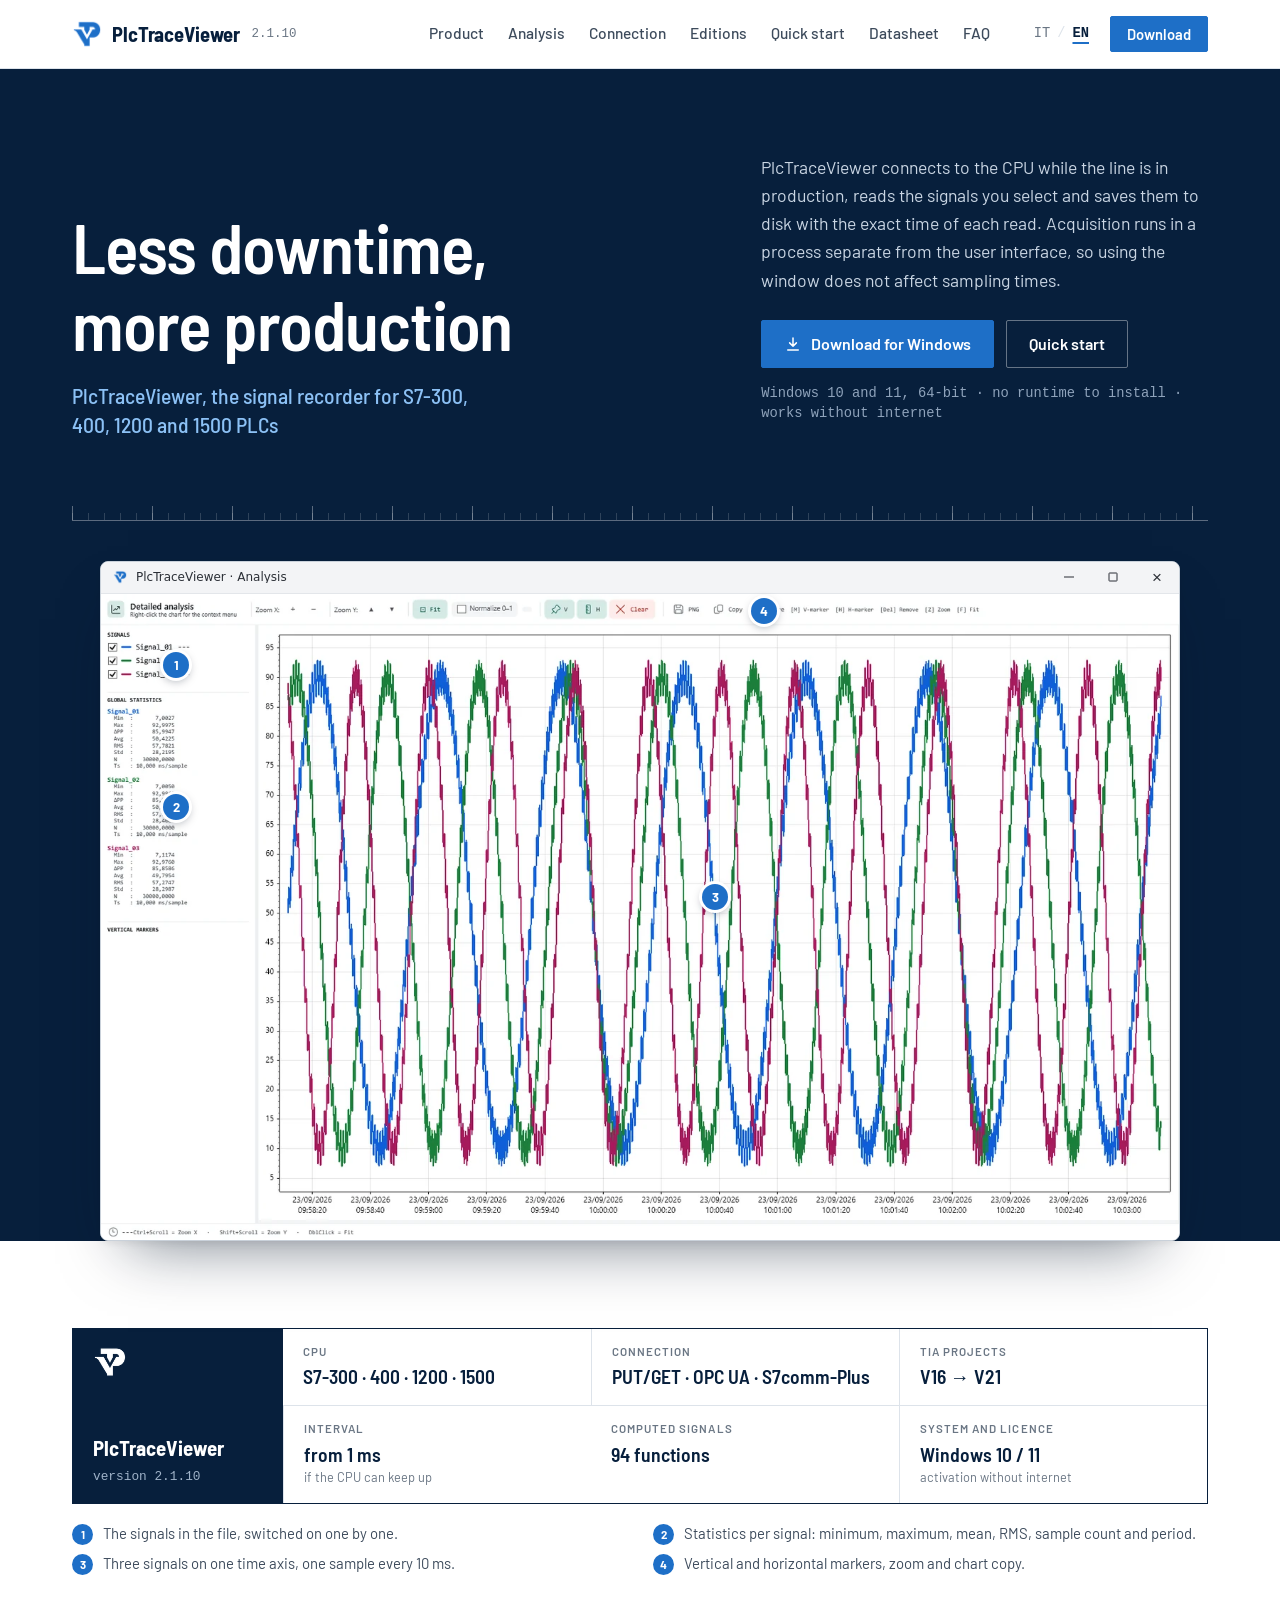
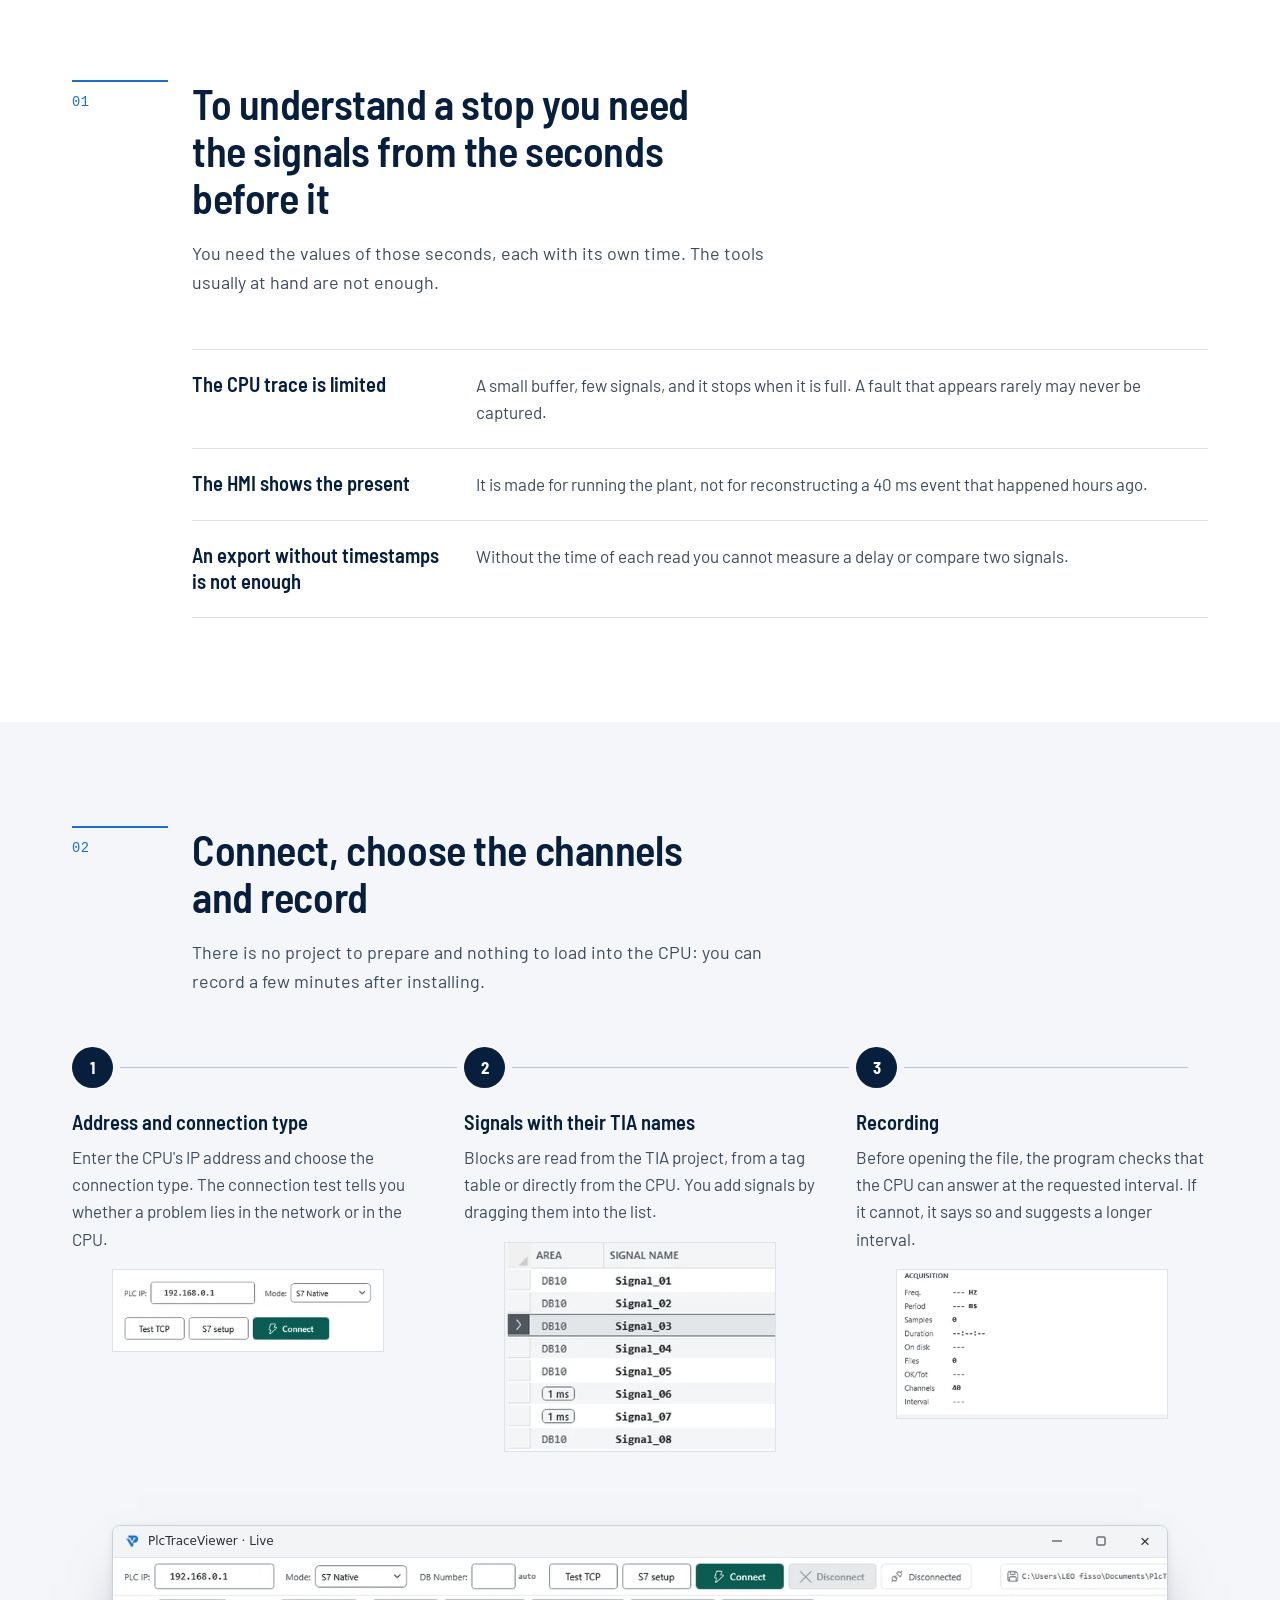
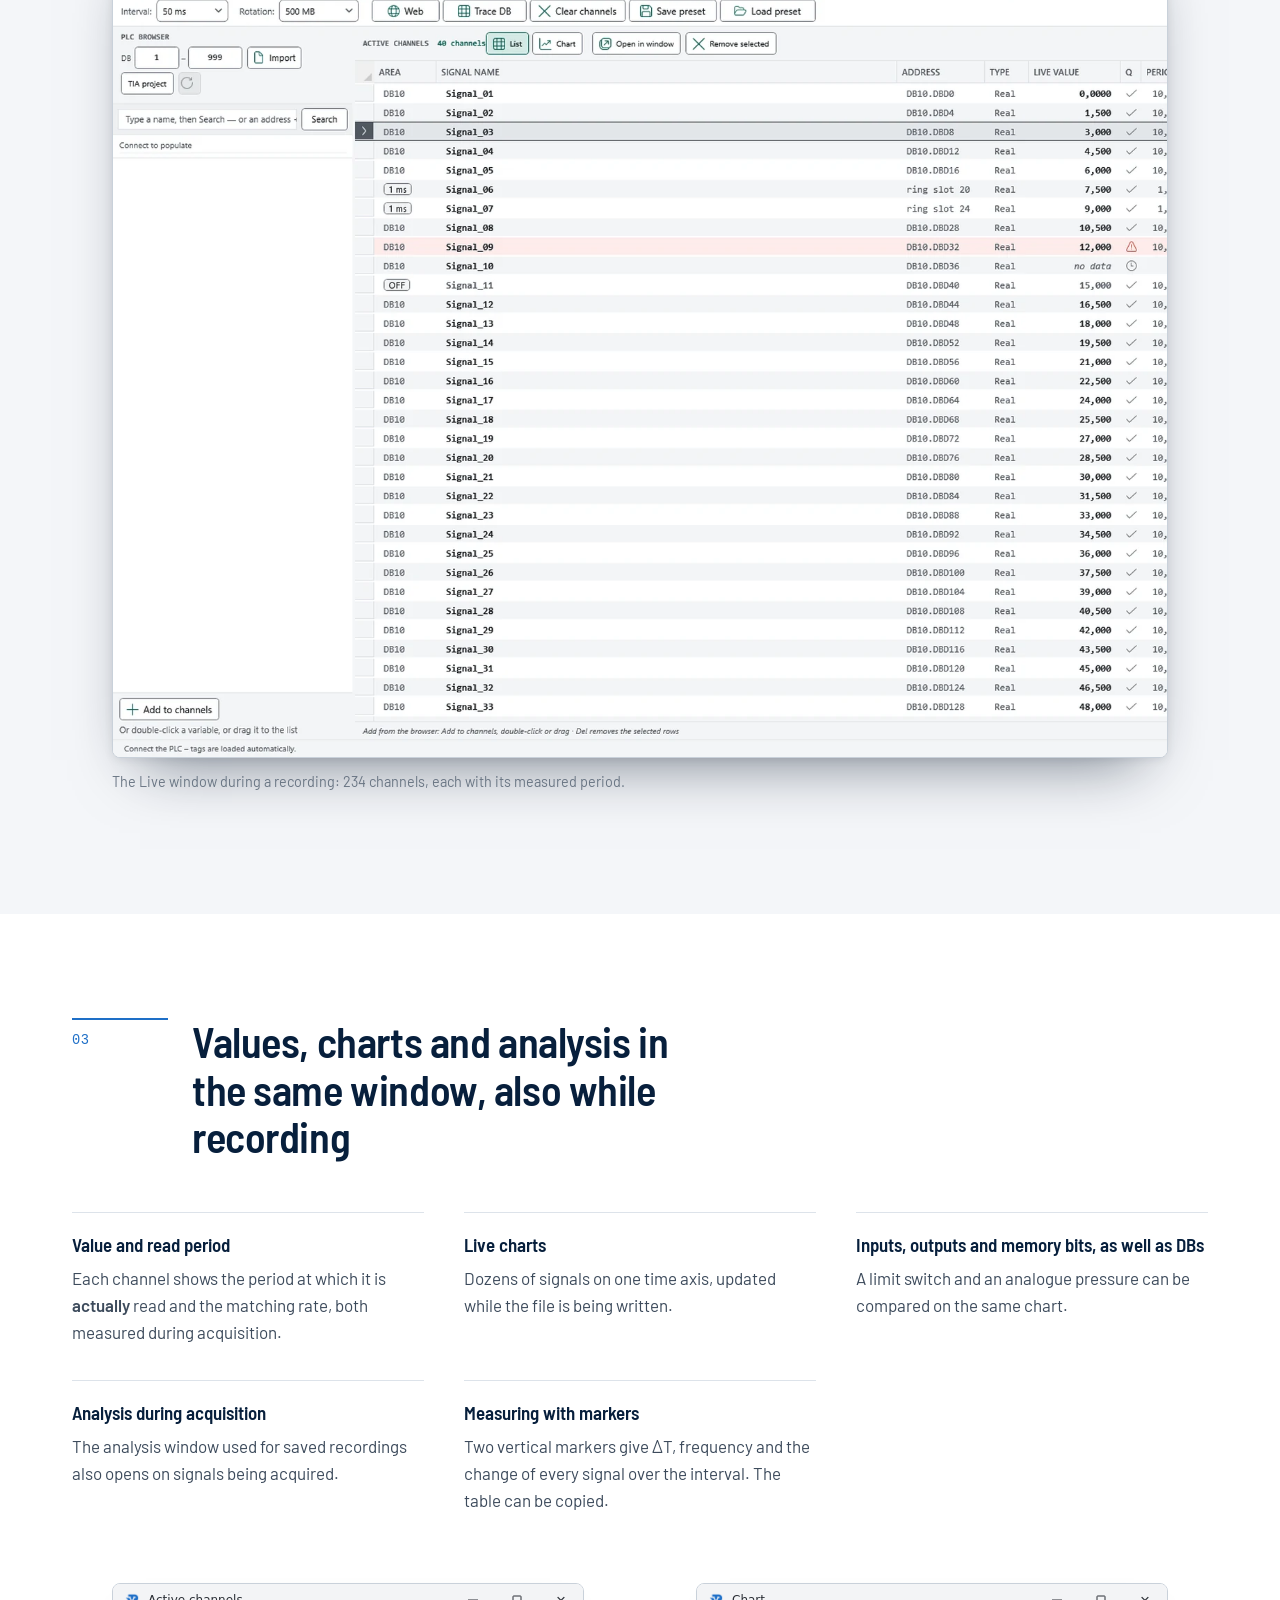
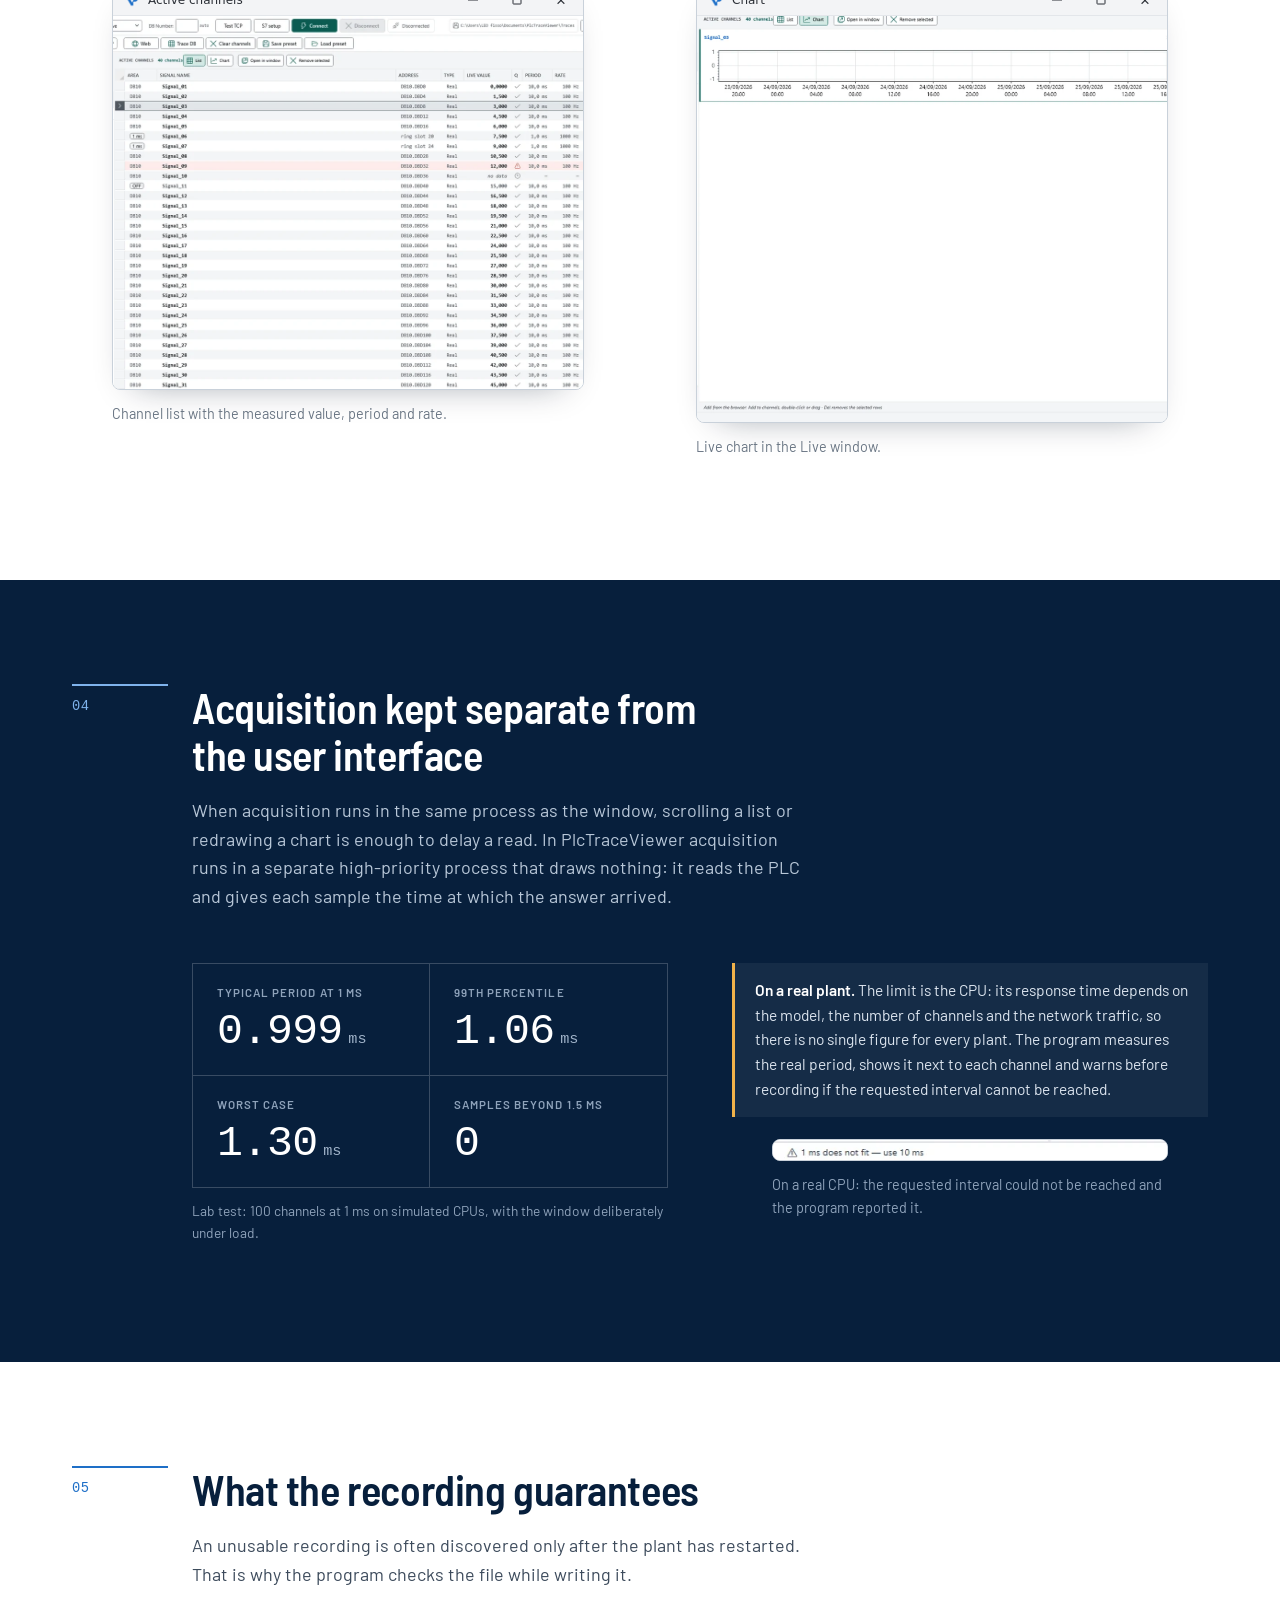
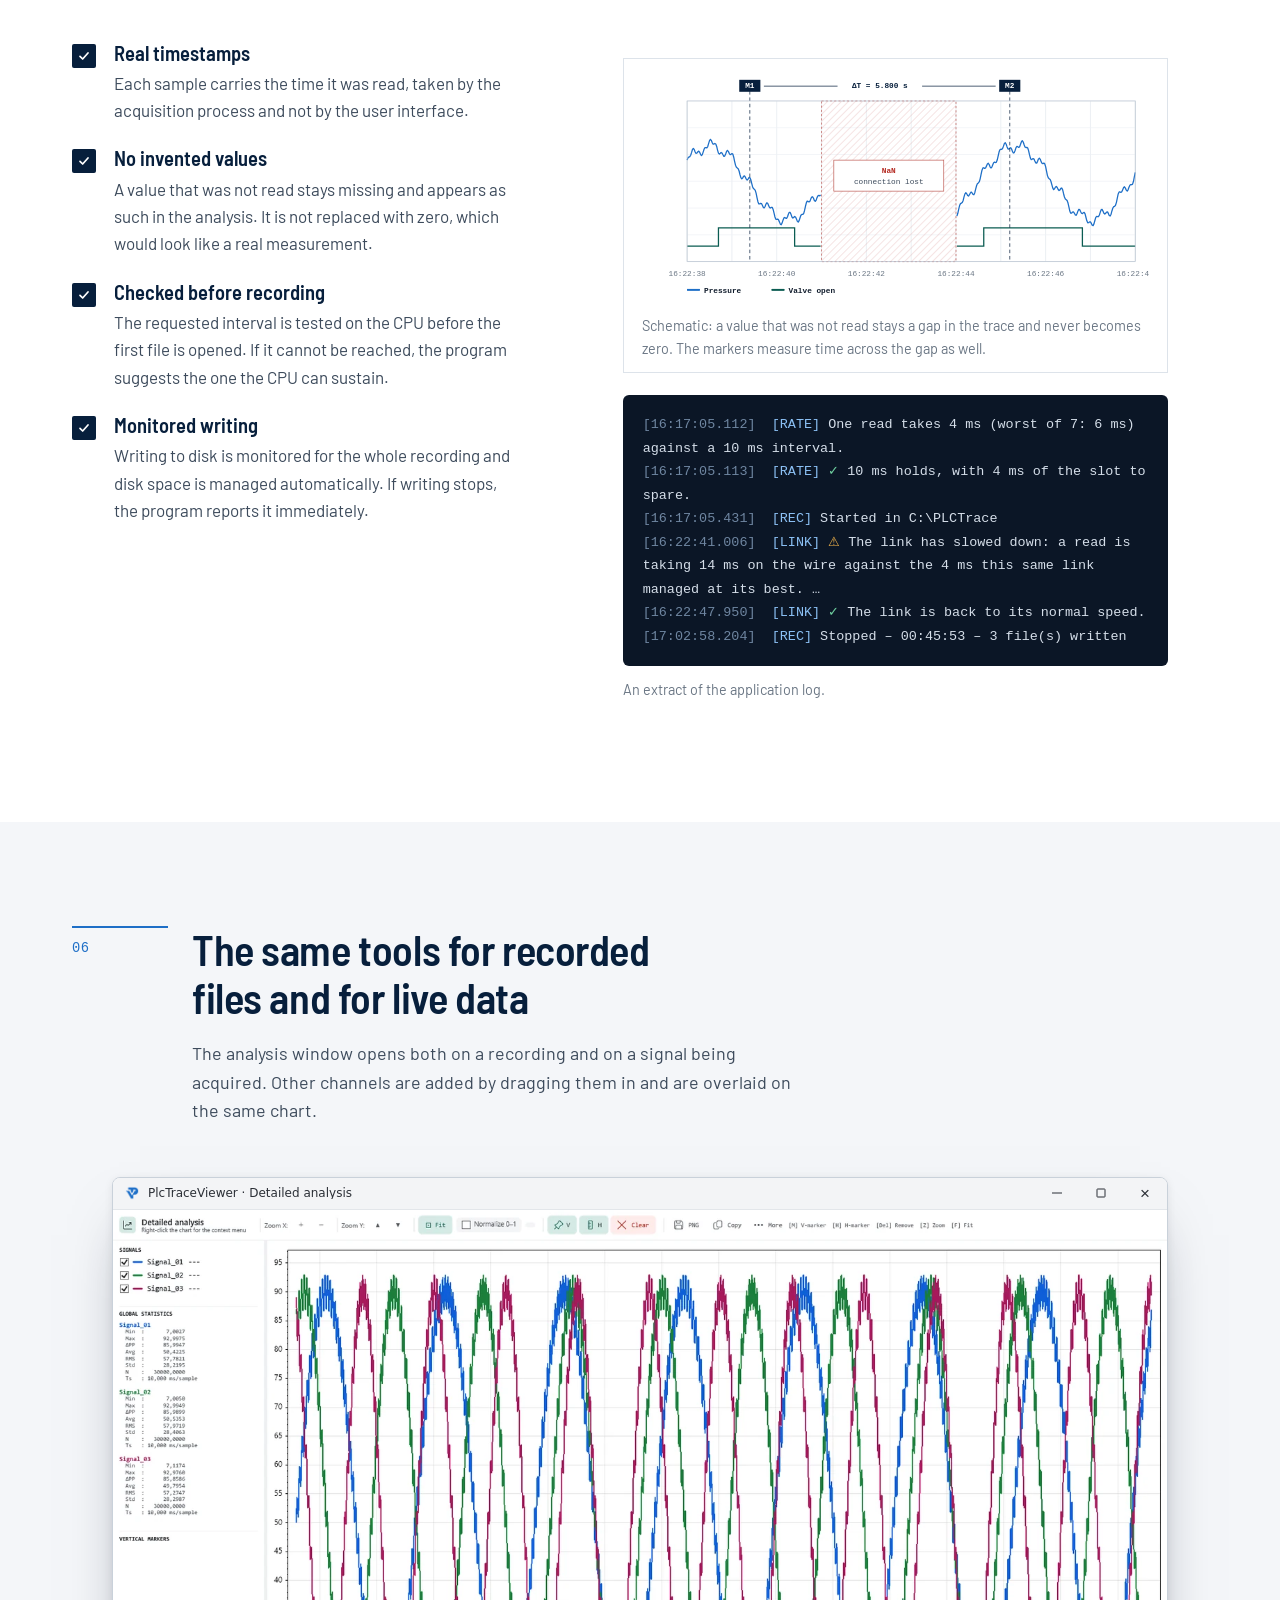
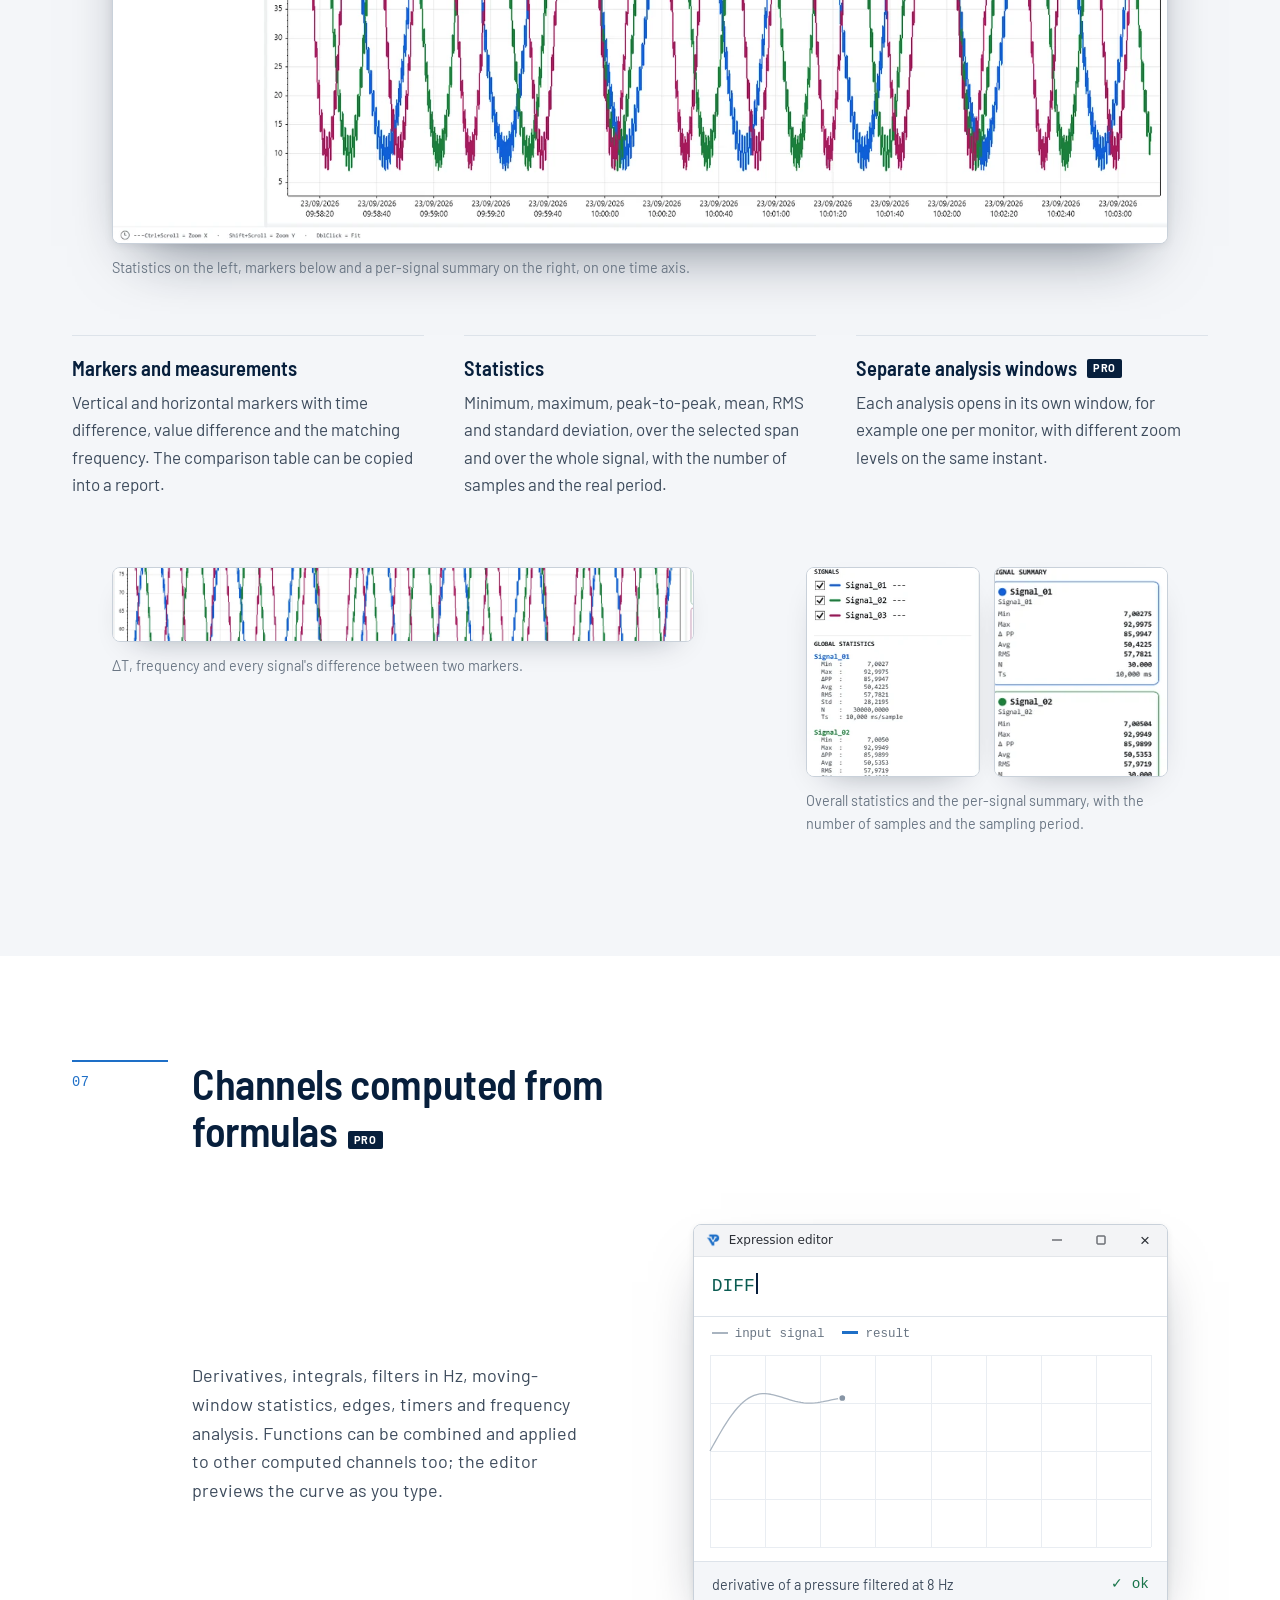
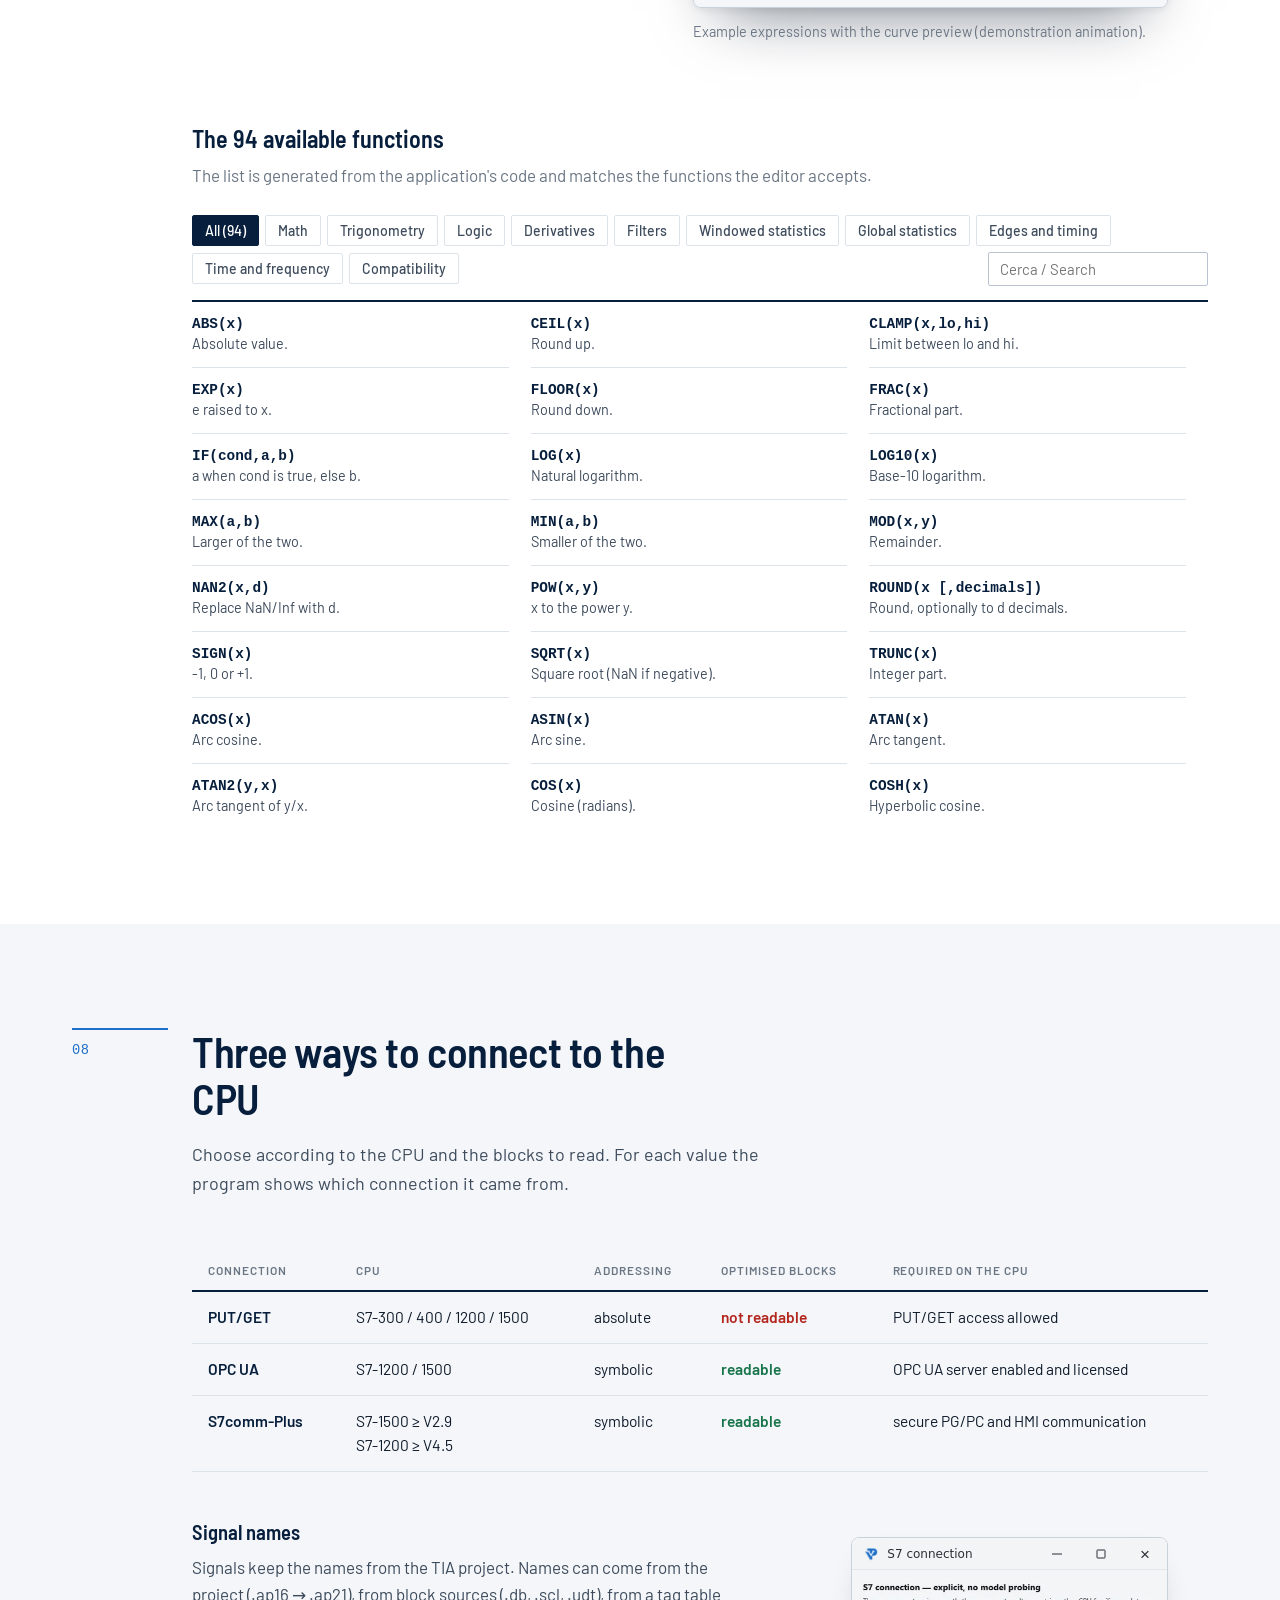
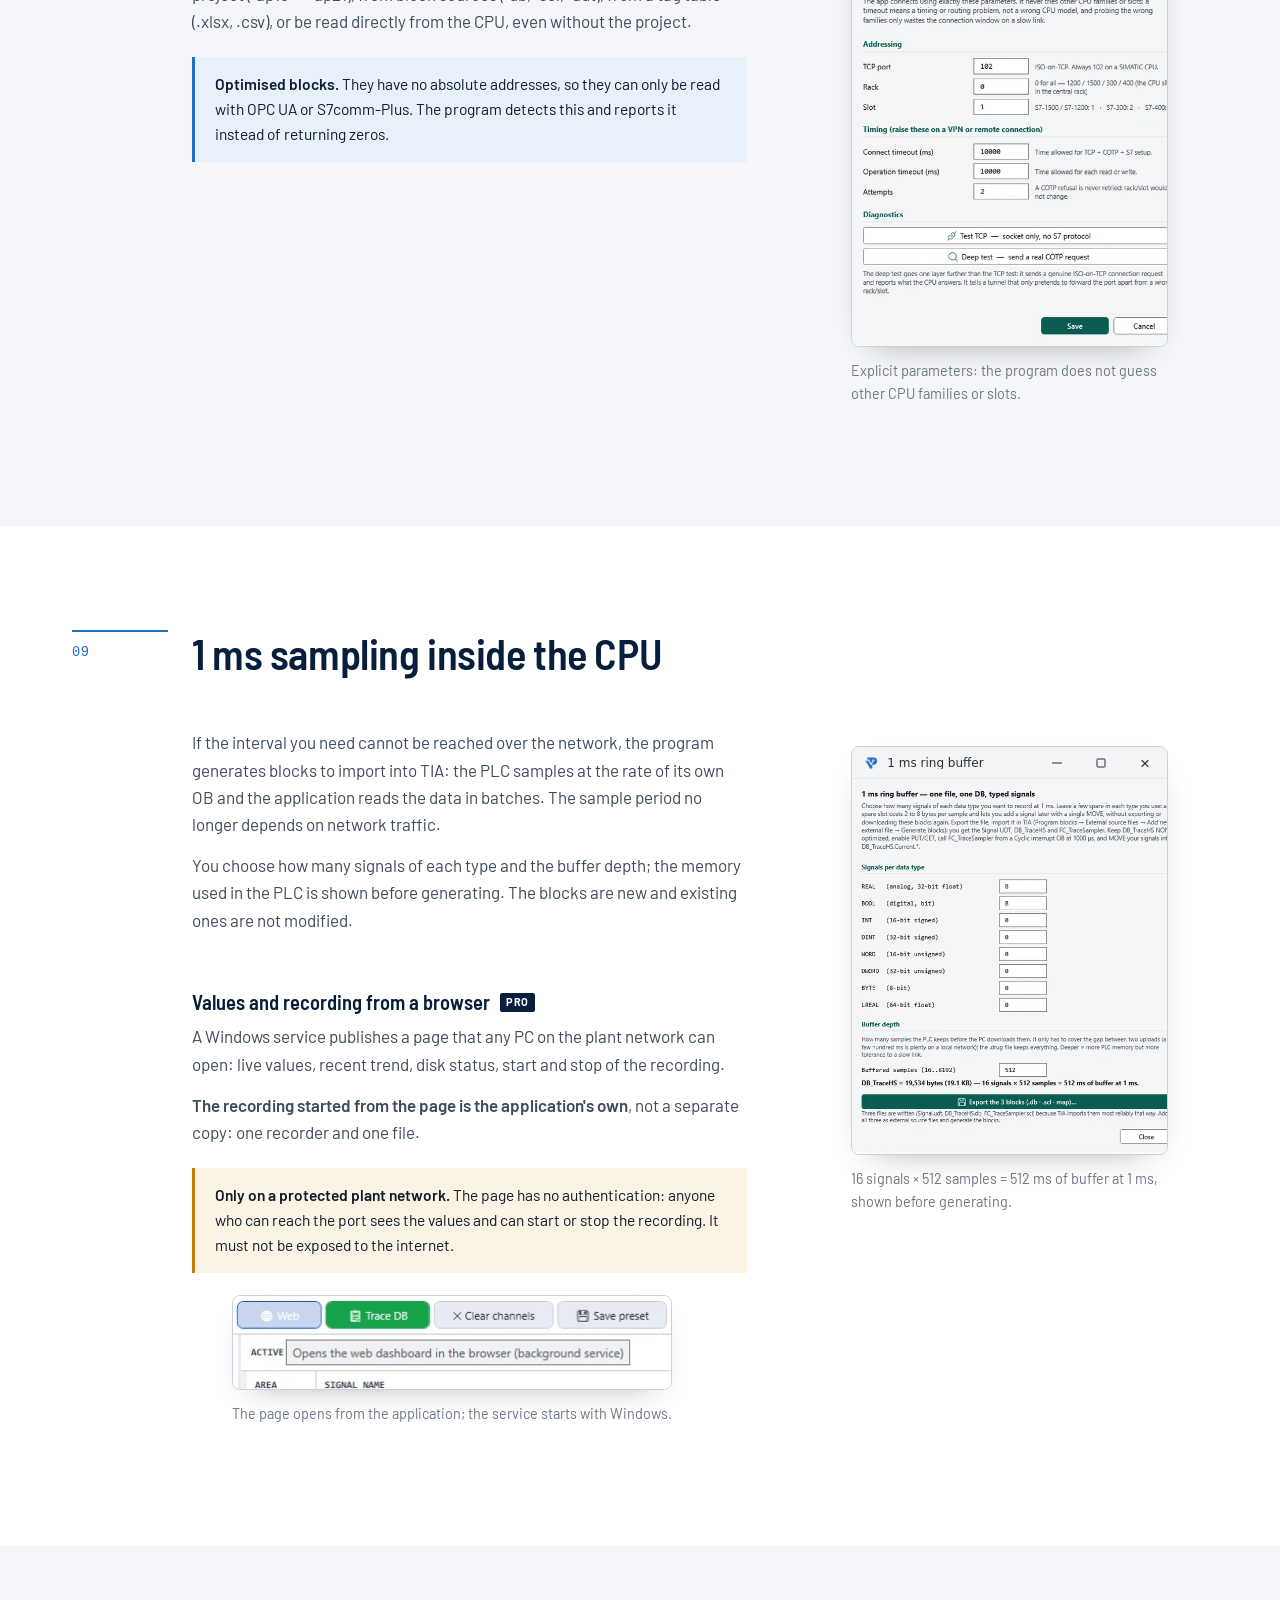
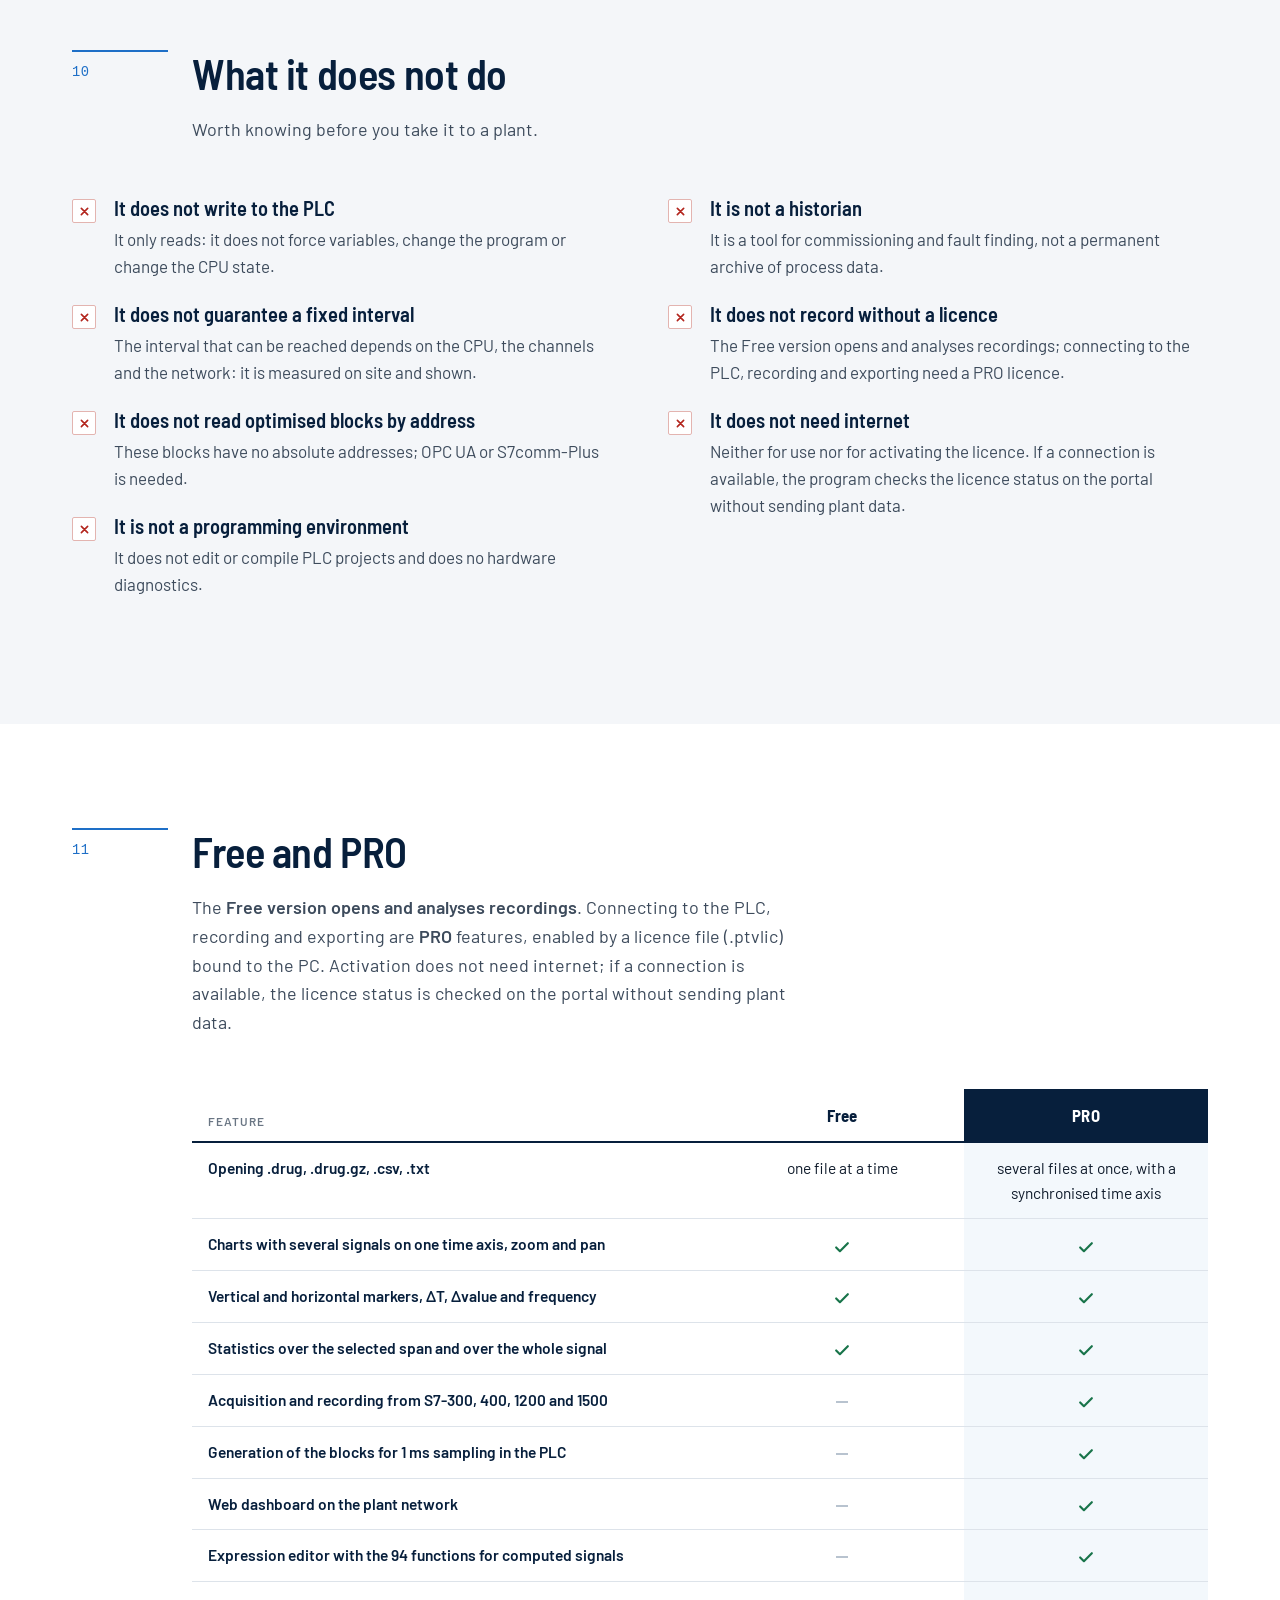
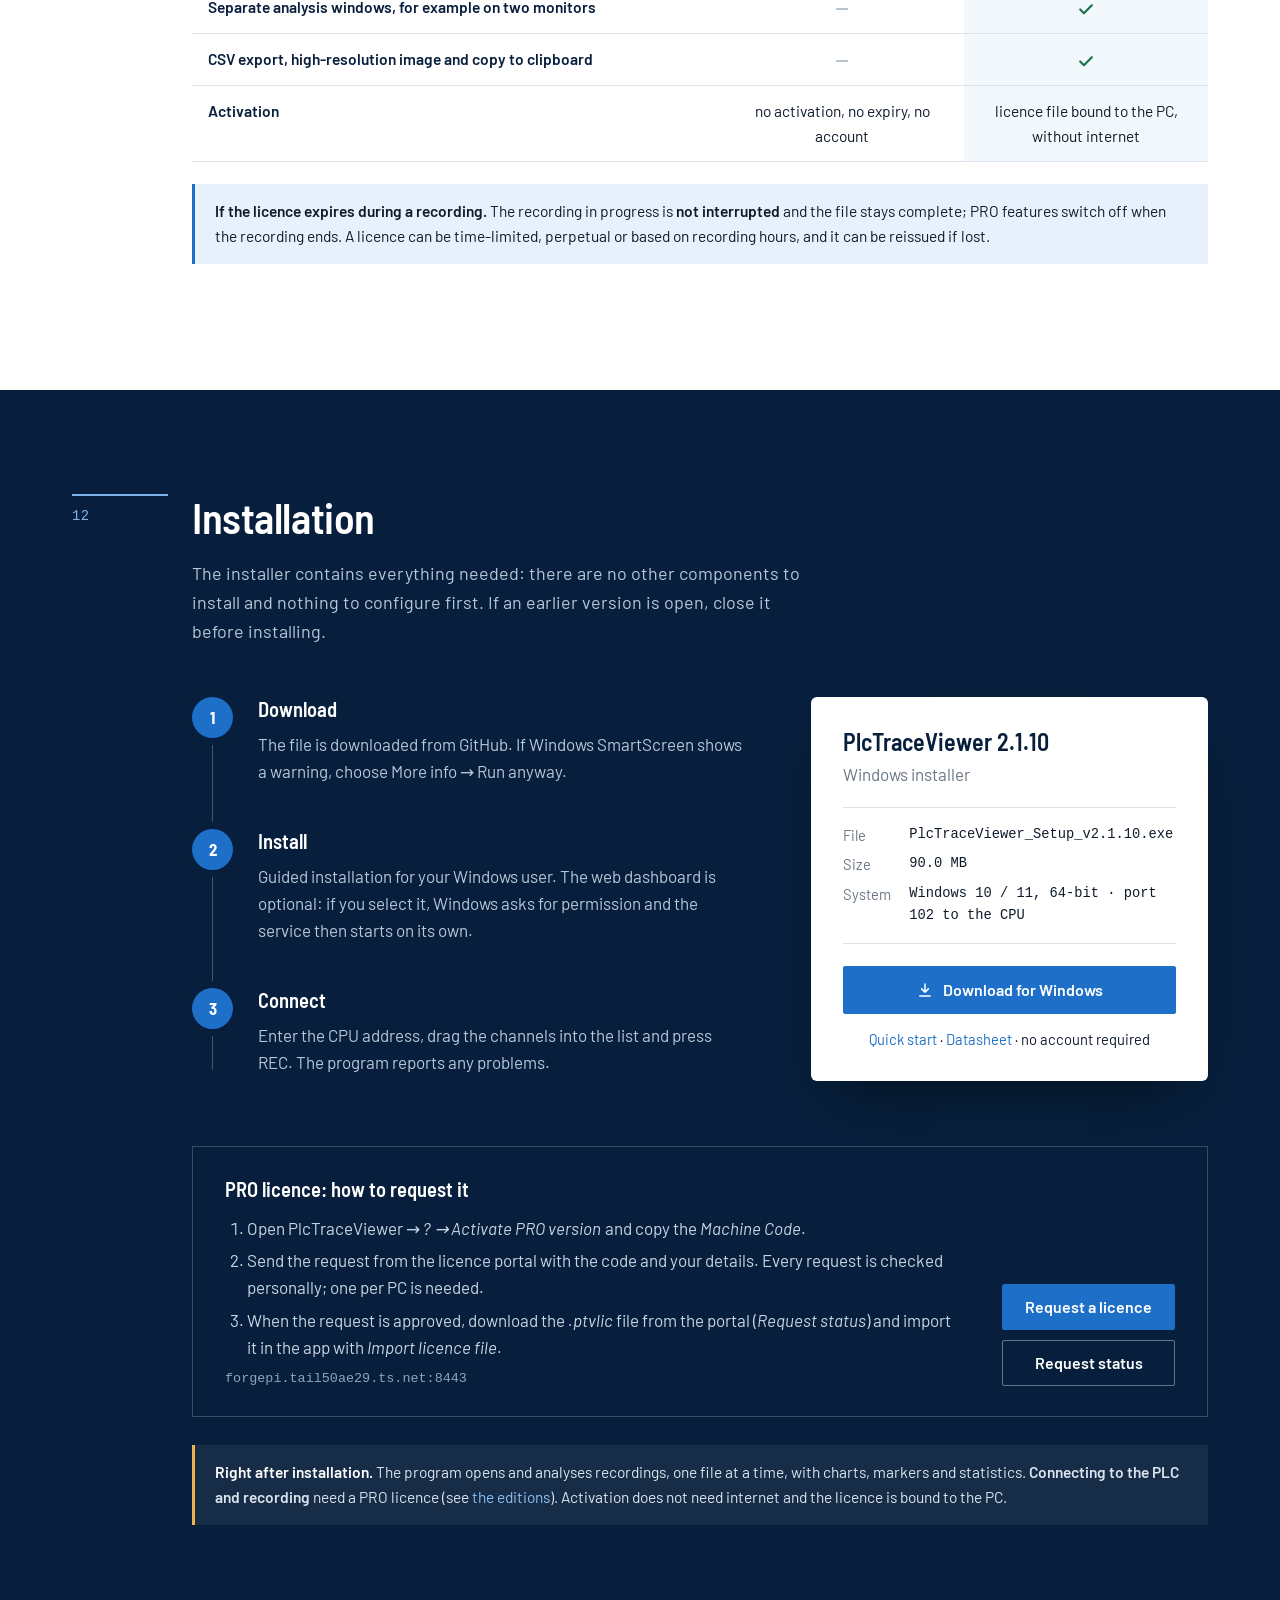
==== index.html @ 19d1caf8 "Site: PLC Trace Viewer 2.1.10 (setup, version, live history up to 24 hours) Co-Authored-By: Claude O" ====
<!DOCTYPE html>
<html lang="it">
<head>
<meta charset="UTF-8">
<meta name="viewport" content="width=device-width,initial-scale=1">
<title>PlcTraceViewer · registrazione e analisi di segnali per PLC S7</title>
<meta name="description" content="Registratore e analizzatore di segnali per PLC S7-300, 400, 1200 e 1500. Acquisizione in un processo separato, ora di lettura reale per ogni campione, valori mancanti mai sostituiti con zero.">
<meta name="theme-color" content="#071f3c">
<meta name="author" content="Leonardo Dogariu">
<link rel="canonical" href="https://leo25122.github.io/PlcTraceViewer-site/">
<meta property="og:type" content="website">
<meta property="og:title" content="PlcTraceViewer · registrazione e analisi di segnali per PLC S7">
<meta property="og:description" content="Registra i segnali dei PLC S7 con l'ora esatta di ogni lettura e analizzali con marker, statistiche e canali calcolati.">
<meta property="og:image" content="https://leo25122.github.io/PlcTraceViewer-site/assets/img/analysis.webp">
<meta property="og:url" content="https://leo25122.github.io/PlcTraceViewer-site/">
<meta name="twitter:card" content="summary_large_image">
<link rel="icon" type="image/png" sizes="32x32" href="assets/favicon-32.png">
<link rel="icon" type="image/png" sizes="256x256" href="assets/favicon-256.png">
<link rel="apple-touch-icon" href="assets/apple-touch-icon.png">
<link rel="preconnect" href="https://fonts.googleapis.com">
<link rel="preconnect" href="https://fonts.gstatic.com" crossorigin>
<link href="https://fonts.googleapis.com/css2?family=Barlow:wght@400;500;600&amp;family=Barlow+Semi+Condensed:wght@500;600;700&amp;display=swap" rel="stylesheet">
<link rel="stylesheet" href="assets/css/site.css?v=20261011d">
<script type="application/ld+json">
{
  "@context":"https://schema.org",
  "@type":"SoftwareApplication",
  "name":"PlcTraceViewer",
  "applicationCategory":"EngineeringApplication",
  "operatingSystem":"Windows 10, Windows 11 (64-bit)",
  "softwareVersion":"2.1.10",
  "author":{"@type":"Person","name":"Leonardo Dogariu"},
  "description":"Signal recorder and analyser for S7-300, 400, 1200 and 1500 PLCs: acquisition over PUT/GET, OPC UA and S7comm-Plus, recording with the real read time of every sample, analysis with markers, statistics and 94 functions for computed signals.",
  "offers":{"@type":"Offer","price":"0","priceCurrency":"EUR","description":"Free edition; PRO features enabled by a licence file, activated without internet"}
}
</script>
</head>
<body>

<header class="top">
  <div class="wrap">
    <a class="brand" href="index.html"><img src="assets/img/ptv-mark-64.png" width="30" height="30" alt=""><span>PlcTraceViewer</span><small>2.1.10</small></a>
    <nav>
      <a href="#prodotto" data-it>Prodotto</a><a href="#prodotto" data-en>Product</a>
      <a href="#analisi" data-it>Analisi</a><a href="#analisi" data-en>Analysis</a>
      <a href="#collegamento" data-it>Collegamento</a><a href="#collegamento" data-en>Connection</a>
      <a href="#edizioni" data-it>Edizioni</a><a href="#edizioni" data-en>Editions</a>
      <a href="quickstart.html" data-it>Guida rapida</a><a href="quickstart.html" data-en>Quick start</a>
      <a href="datasheet.html" data-it>Scheda tecnica</a><a href="datasheet.html" data-en>Datasheet</a>
      <a href="faq.html">FAQ</a>
    </nav>
    <div class="tools">
      <div class="lang" role="group" aria-label="Lingua / Language">
        <button type="button" data-lang-btn="it" aria-pressed="true">IT</button><span>/</span><button type="button" data-lang-btn="en" aria-pressed="false">EN</button>
      </div>
      <a class="btn btn-sm" href="#download"><span data-it>Scarica</span><span data-en>Download</span></a>
      <button class="menu-btn" type="button" data-menu aria-expanded="false">Menu</button>
    </div>
  </div>
  <div class="menu">
    <a href="#prodotto" data-it>Prodotto</a><a href="#prodotto" data-en>Product</a>
    <a href="#velocita" data-it>Velocità</a><a href="#velocita" data-en>Speed</a>
    <a href="#analisi" data-it>Analisi</a><a href="#analisi" data-en>Analysis</a>
    <a href="#calcolati" data-it>Segnali calcolati</a><a href="#calcolati" data-en>Computed signals</a>
    <a href="#collegamento" data-it>Collegamento</a><a href="#collegamento" data-en>Connection</a>
    <a href="#limiti" data-it>Cosa non fa</a><a href="#limiti" data-en>What it does not do</a>
    <a href="#edizioni" data-it>Edizioni</a><a href="#edizioni" data-en>Editions</a>
    <a href="#download">Download</a>
    <a href="quickstart.html" data-it>Guida rapida</a><a href="quickstart.html" data-en>Quick start</a>
    <a href="datasheet.html" data-it>Scheda tecnica</a><a href="datasheet.html" data-en>Datasheet</a>
    <a href="faq.html">FAQ</a>
  </div>
</header>

<main id="top">

<!-- Opening -->
<section class="hero">
  <div class="wrap">
    <div class="hero-grid">
      <div>
        <h1 data-it>Meno fermi, più produzione</h1>
        <h1 data-en>Less downtime, more production</h1>
        <p class="tagline" data-it>PlcTraceViewer, il registratore di segnali per PLC S7-300, 400, 1200 e 1500</p>
        <p class="tagline" data-en>PlcTraceViewer, the signal recorder for S7-300, 400, 1200 and 1500 PLCs</p>
      </div>
      <div>
        <p class="lead" data-it>PlcTraceViewer si collega alla CPU con la linea in produzione, legge i segnali che scegli e li salva su disco con l'ora esatta di ogni lettura. L'acquisizione gira in un processo separato dall'interfaccia, quindi l'uso della finestra non influisce sui tempi di campionamento.</p>
        <p class="lead" data-en>PlcTraceViewer connects to the CPU while the line is in production, reads the signals you select and saves them to disk with the exact time of each read. Acquisition runs in a process separate from the user interface, so using the window does not affect sampling times.</p>
        <div class="actions">
          <a class="btn" href="#download">
            <svg viewBox="0 0 24 24" fill="none" stroke="currentColor" stroke-width="2" stroke-linecap="round" stroke-linejoin="round"><path d="M12 4v11m0 0 4.5-4.5M12 15l-4.5-4.5M5 20h14"/></svg>
            <span data-it>Scarica per Windows</span><span data-en>Download for Windows</span>
          </a>
          <a class="btn-line" href="quickstart.html"><span data-it>Guida rapida</span><span data-en>Quick start</span></a>
        </div>
        <p class="req" data-it>Windows 10 e 11 a 64 bit · nessun runtime da installare · funziona senza internet</p>
        <p class="req" data-en>Windows 10 and 11, 64-bit · no runtime to install · works without internet</p>
      </div>
    </div>
    <div class="ruler" aria-hidden="true"></div>
    <figure class="hero-shot">
        <div class="win callouts">
          <div class="win-bar"><img src="assets/img/ptv-mark-64.png" alt=""><span data-it>PlcTraceViewer · Analisi</span><span data-en>PlcTraceViewer · Analysis</span><span class="c"><i></i><i></i><i></i></span></div>
          <div style="position:relative" data-zoom="assets/img/analysis.webp">
            <img src="assets/img/analysis.webp" width="1516" height="908" decoding="async"
                 alt="PlcTraceViewer analysis window: signal list, global statistics, three signals on one time axis and the marker tools.">
            <button type="button" class="pin" data-pin="1" style="left:7%;top:11%" aria-label="1">1</button>
            <button type="button" class="pin" data-pin="2" style="left:7%;top:33%" aria-label="2">2</button>
            <button type="button" class="pin" data-pin="3" style="left:57%;top:47%" aria-label="3">3</button>
            <button type="button" class="pin" data-pin="4" style="left:61.5%;top:2.6%" aria-label="4">4</button>
          </div>
        </div>
      </figure>
  </div>
</section>

<!-- Rating plate -->
<section class="plate-sec">
  <div class="wrap">
    <dl class="plate">
      <div class="id"><img src="assets/img/ptv-mark-64.png" alt=""><div><b>PlcTraceViewer</b><span><span data-it>versione</span><span data-en>version</span> 2.1.10</span></div></div>
      <div><dt>CPU</dt><dd>S7-300 · 400 · 1200 · 1500</dd></div>
      <div><dt data-it>Collegamento</dt><dt data-en>Connection</dt><dd>PUT/GET · OPC UA · S7comm-Plus</dd></div>
      <div><dt data-it>Progetti TIA</dt><dt data-en>TIA projects</dt><dd>V16 → V21</dd></div>
      <div><dt data-it>Intervallo</dt><dt data-en>Interval</dt><dd><span data-it>da 1 ms</span><span data-en>from 1 ms</span><small data-it>se la CPU riesce a rispondere</small><small data-en>if the CPU can keep up</small></dd></div>
      <div><dt data-it>Segnali calcolati</dt><dt data-en>Computed signals</dt><dd><span data-it>94 funzioni</span><span data-en>94 functions</span></dd></div>
      <div><dt data-it>Sistema e licenza</dt><dt data-en>System and licence</dt><dd>Windows 10 / 11<small data-it>attivazione senza internet</small><small data-en>activation without internet</small></dd></div>
    </dl>
    <ol class="legend">
      <li data-n="1"><b>1</b><span data-it>Segnali del file, attivabili uno per uno.</span><span data-en>The signals in the file, switched on one by one.</span></li>
      <li data-n="2"><b>2</b><span data-it>Statistiche per segnale: minimo, massimo, media, RMS, numero di campioni e periodo.</span><span data-en>Statistics per signal: minimum, maximum, mean, RMS, sample count and period.</span></li>
      <li data-n="3"><b>3</b><span data-it>Tre segnali sullo stesso asse dei tempi, un campione ogni 10 ms.</span><span data-en>Three signals on one time axis, one sample every 10 ms.</span></li>
      <li data-n="4"><b>4</b><span data-it>Marker verticali e orizzontali, zoom e copia del grafico.</span><span data-en>Vertical and horizontal markers, zoom and chart copy.</span></li>
    </ol>
  </div>
</section>

<!-- 01 What it is for -->
<section class="sec" id="perche">
  <div class="wrap">
    <header class="sec-h">
      <span class="sec-n">01</span>
      <div>
        <h2 data-it>Per capire un fermo servono i segnali dei secondi precedenti</h2>
        <h2 data-en>To understand a stop you need the signals from the seconds before it</h2>
      </div>
      <p class="sec-lead" data-it>Servono i valori di quei secondi, ognuno con il suo tempo. Gli strumenti che di solito si hanno a disposizione non bastano.</p>
      <p class="sec-lead" data-en>You need the values of those seconds, each with its own time. The tools usually at hand are not enough.</p>
    </header>
    <div class="rows indent">
      <div>
        <h3 data-it>Il trace della CPU è limitato</h3><h3 data-en>The CPU trace is limited</h3>
        <p data-it>Buffer piccolo, pochi segnali e si ferma quando è pieno. Un guasto che si presenta di rado può non essere catturato.</p>
        <p data-en>A small buffer, few signals, and it stops when it is full. A fault that appears rarely may never be captured.</p>
      </div>
      <div>
        <h3 data-it>L'HMI mostra il presente</h3><h3 data-en>The HMI shows the present</h3>
        <p data-it>Serve per condurre l'impianto, non per ricostruire un evento di 40 ms avvenuto ore prima.</p>
        <p data-en>It is made for running the plant, not for reconstructing a 40 ms event that happened hours ago.</p>
      </div>
      <div>
        <h3 data-it>Un export senza tempi non basta</h3><h3 data-en>An export without timestamps is not enough</h3>
        <p data-it>Senza l'istante di ogni lettura non si può misurare un ritardo né confrontare due segnali.</p>
        <p data-en>Without the time of each read you cannot measure a delay or compare two signals.</p>
      </div>
    </div>
  </div>
</section>

<!-- 02 How it works -->
<section class="sec alt" id="prodotto">
  <div class="wrap">
    <header class="sec-h">
      <span class="sec-n">02</span>
      <div>
        <h2 data-it>Ti colleghi, scegli i canali e registri</h2>
        <h2 data-en>Connect, choose the channels and record</h2>
      </div>
      <p class="sec-lead" data-it>Non serve preparare un progetto né caricare blocchi nella CPU: si può registrare pochi minuti dopo l'installazione.</p>
      <p class="sec-lead" data-en>There is no project to prepare and nothing to load into the CPU: you can record a few minutes after installing.</p>
    </header>
    <ol class="process">
      <li>
        <div class="node">1</div>
        <h3 data-it>Indirizzo e tipo di collegamento</h3><h3 data-en>Address and connection type</h3>
        <p data-it>Inserisci l'indirizzo IP della CPU e scegli il tipo di collegamento. Il test di connessione indica se un problema dipende dalla rete o dalla CPU.</p>
        <p data-en>Enter the CPU's IP address and choose the connection type. The connection test tells you whether a problem lies in the network or in the CPU.</p>
        <figure class="thumb thumb-fit" data-zoom="assets/img/app-toolbar.webp">
          <img src="assets/img/app-toolbar-connect.webp" width="392" height="118" loading="lazy" decoding="async" alt="PlcTraceViewer toolbar: PLC IP address, connection mode, Test TCP, S7 setup and Connect.">
        </figure>
      </li>
      <li>
        <div class="node">2</div>
        <h3 data-it>I segnali con i nomi di TIA</h3><h3 data-en>Signals with their TIA names</h3>
        <p data-it>I blocchi si leggono dal progetto TIA, da una tabella dei tag o direttamente dalla CPU. I segnali si aggiungono trascinandoli nell'elenco.</p>
        <p data-en>Blocks are read from the TIA project, from a tag table or directly from the CPU. You add signals by dragging them into the list.</p>
        <figure class="thumb clip" data-zoom="assets/img/app-tree.webp">
          <img src="assets/img/app-tree.webp" width="336" height="1023" loading="lazy" decoding="async" alt="The data-block browser of PlcTraceViewer listing the PLC's data blocks read from the CPU.">
        </figure>
      </li>
      <li>
        <div class="node">3</div>
        <h3 data-it>Registrazione</h3><h3 data-en>Recording</h3>
        <p data-it>Prima di aprire il file, il programma verifica che la CPU riesca a rispondere all'intervallo richiesto. Se non ci riesce, lo segnala e propone un intervallo più lungo.</p>
        <p data-en>Before opening the file, the program checks that the CPU can answer at the requested interval. If it cannot, it says so and suggests a longer interval.</p>
        <figure class="thumb" data-zoom="assets/img/app-acquisition.webp">
          <img src="assets/img/app-acquisition.webp" width="397" height="218" loading="lazy" decoding="async" alt="Acquisition panel: frequency, period, samples, duration, channels and interval.">
        </figure>
      </li>
    </ol>

    <figure class="fig">
      <div class="win">
        <div class="win-bar"><img src="assets/img/ptv-mark-64.png" alt=""><span>PlcTraceViewer · Live</span><span class="c"><i></i><i></i><i></i></span></div>
        <picture data-zoom="assets/img/app-workspace.webp">
          <source srcset="assets/img/app-workspace.webp" type="image/webp">
          <img src="assets/img/app-workspace.png" width="1516" height="1150" loading="lazy" decoding="async" alt="The Live window of PlcTraceViewer recording 234 channels from an S7-1500 at 10 ms.">
        </picture>
      </div>
      <figcaption>
        <span data-it>La finestra Live durante una registrazione: 234 canali, ognuno con il periodo misurato.</span>
        <span data-en>The Live window during a recording: 234 channels, each with its measured period.</span>
      </figcaption>
    </figure>
  </div>
</section>

<!-- 03 The interface -->
<section class="sec" id="interfaccia">
  <div class="wrap">
    <header class="sec-h">
      <span class="sec-n">03</span>
      <div>
        <h2 data-it>Valori, grafici e analisi nella stessa finestra, anche durante la registrazione</h2>
        <h2 data-en>Values, charts and analysis in the same window, also while recording</h2>
      </div>
    </header>
    <dl class="ruled">
      <div>
        <dt data-it>Valore e periodo di lettura</dt><dt data-en>Value and read period</dt>
        <dd data-it>Per ogni canale sono indicati il periodo con cui viene <strong>effettivamente</strong> letto e la frequenza corrispondente, misurati durante l'acquisizione.</dd>
        <dd data-en>Each channel shows the period at which it is <strong>actually</strong> read and the matching rate, both measured during acquisition.</dd>
      </div>
      <div>
        <dt data-it>Grafici in tempo reale</dt><dt data-en>Live charts</dt>
        <dd data-it>Decine di segnali sullo stesso asse dei tempi, aggiornati mentre il file viene scritto.</dd>
        <dd data-en>Dozens of signals on one time axis, updated while the file is being written.</dd>
      </div>
      <div>
        <dt data-it>Ingressi, uscite e merker, oltre ai DB</dt><dt data-en>Inputs, outputs and memory bits, as well as DBs</dt>
        <dd data-it>Un finecorsa e una pressione analogica si possono confrontare sullo stesso grafico.</dd>
        <dd data-en>A limit switch and an analogue pressure can be compared on the same chart.</dd>
      </div>
      <div>
        <dt data-it>Analisi durante l'acquisizione</dt><dt data-en>Analysis during acquisition</dt>
        <dd data-it>La finestra di analisi usata per le registrazioni salvate si apre anche sui segnali in acquisizione.</dd>
        <dd data-en>The analysis window used for saved recordings also opens on signals being acquired.</dd>
      </div>
      <div>
        <dt data-it>Misure con i marker</dt><dt data-en>Measuring with markers</dt>
        <dd data-it>Con due marker verticali si leggono ΔT, frequenza e variazione di ogni segnale nell'intervallo. La tabella si può copiare.</dd>
        <dd data-en>Two vertical markers give ΔT, frequency and the change of every signal over the interval. The table can be copied.</dd>
      </div>
    </dl>
    <div class="pair">
      <figure>
        <div class="win flat">
          <div class="win-bar"><img src="assets/img/ptv-mark-64.png" alt=""><span data-it>Canali attivi</span><span data-en>Active channels</span><span class="c"><i></i><i></i><i></i></span></div>
          <img src="assets/img/app-io.webp" width="1022" height="810" loading="lazy" decoding="async" data-zoom="assets/img/app-io.webp" alt="Live inputs and outputs of the PLC with their measured period.">
        </div>
        <figcaption><span data-it>Elenco dei canali con valore, periodo e frequenza misurati.</span><span data-en>Channel list with the measured value, period and rate.</span></figcaption>
      </figure>
      <figure>
        <div class="win flat">
          <div class="win-bar"><img src="assets/img/ptv-mark-64.png" alt=""><span data-it>Grafico</span><span data-en>Chart</span><span class="c"><i></i><i></i><i></i></span></div>
          <img src="assets/img/app-charts.webp" width="1184" height="1023" loading="lazy" decoding="async" data-zoom="assets/img/app-charts.webp" alt="Live charts of several PLC signals sharing one time axis.">
        </div>
        <figcaption><span data-it>Grafico in tempo reale nella finestra Live.</span><span data-en>Live chart in the Live window.</span></figcaption>
      </figure>
    </div>
  </div>
</section>

<!-- 04 Speed -->
<section class="sec dark" id="velocita">
  <div class="wrap">
    <header class="sec-h">
      <span class="sec-n">04</span>
      <div>
        <h2 data-it>Acquisizione separata dall'interfaccia</h2>
        <h2 data-en>Acquisition kept separate from the user interface</h2>
      </div>
      <p class="sec-lead" data-it>Quando l'acquisizione gira nello stesso processo della finestra, basta scorrere un elenco o ridisegnare un grafico perché una lettura parta in ritardo. In PlcTraceViewer l'acquisizione gira in un processo separato ad alta priorità che non disegna nulla: legge il PLC e assegna a ogni campione l'istante in cui è arrivata la risposta.</p>
      <p class="sec-lead" data-en>When acquisition runs in the same process as the window, scrolling a list or redrawing a chart is enough to delay a read. In PlcTraceViewer acquisition runs in a separate high-priority process that draws nothing: it reads the PLC and gives each sample the time at which the answer arrived.</p>
    </header>
    <div class="split indent">
      <div>
        <div class="readout">
          <div><span data-it>Periodo tipico a 1 ms</span><span data-en>Typical period at 1 ms</span><b><span data-it>0,999</span><span data-en>0.999</span><small>ms</small></b></div>
          <div><span data-it>99° percentile</span><span data-en>99th percentile</span><b><span data-it>1,06</span><span data-en>1.06</span><small>ms</small></b></div>
          <div><span data-it>Il peggiore</span><span data-en>Worst case</span><b><span data-it>1,30</span><span data-en>1.30</span><small>ms</small></b></div>
          <div><span data-it>Campioni oltre 1,5 ms</span><span data-en>Samples beyond 1.5 ms</span><b>0</b></div>
        </div>
        <p class="readout-note" data-it>Prova di laboratorio: 100 canali a 1 ms su CPU simulate, con la finestra volutamente sotto carico.</p>
        <p class="readout-note" data-en>Lab test: 100 channels at 1 ms on simulated CPUs, with the window deliberately under load.</p>
      </div>
      <div>
        <div class="note" style="margin-top:0">
          <b data-it>Sull'impianto reale.</b><b data-en>On a real plant.</b>
          <span data-it> Il limite resta la CPU: il tempo di risposta dipende dal modello, dal numero di canali e dal traffico di rete, quindi non esiste un valore valido per tutti gli impianti. Il programma misura il periodo reale, lo mostra accanto a ogni canale e avvisa prima di registrare se l'intervallo richiesto non è raggiungibile.</span>
          <span data-en> The limit is the CPU: its response time depends on the model, the number of channels and the network traffic, so there is no single figure for every plant. The program measures the real period, shows it next to each channel and warns before recording if the requested interval cannot be reached.</span>
        </div>
        <figure>
          <div class="win flat" style="max-width:480px">
            <img src="assets/img/app-rate-warning.webp" width="430" height="22" loading="lazy" decoding="async" alt="Status bar of PlcTraceViewer reading: 1 ms does not fit — use 10 ms.">
          </div>
          <figcaption><span data-it>Su una CPU reale: l'intervallo richiesto non era raggiungibile e il programma lo ha segnalato.</span><span data-en>On a real CPU: the requested interval could not be reached and the program reported it.</span></figcaption>
        </figure>
      </div>
    </div>
  </div>
</section>

<!-- 05 Recording -->
<section class="sec" id="registrazione">
  <div class="wrap">
    <header class="sec-h">
      <span class="sec-n">05</span>
      <div>
        <h2 data-it>Cosa garantisce la registrazione</h2>
        <h2 data-en>What the recording guarantees</h2>
      </div>
      <p class="sec-lead" data-it>Spesso una registrazione inutilizzabile si scopre solo quando l'impianto è già ripartito. Per questo il programma controlla il file mentre lo scrive.</p>
      <p class="sec-lead" data-en>An unusable recording is often discovered only after the plant has restarted. That is why the program checks the file while writing it.</p>
    </header>
    <div class="split wide-r">
      <ul class="checks">
        <li>
          <h3 data-it>Tempi reali</h3><h3 data-en>Real timestamps</h3>
          <p data-it>Ogni campione riporta l'istante in cui è stato letto, preso dal processo di acquisizione e non dall'interfaccia.</p>
          <p data-en>Each sample carries the time it was read, taken by the acquisition process and not by the user interface.</p>
        </li>
        <li>
          <h3 data-it>Nessun valore inventato</h3><h3 data-en>No invented values</h3>
          <p data-it>Un valore non letto resta un valore mancante e compare come tale nell'analisi. Non viene sostituito con zero, che sembrerebbe una misura vera.</p>
          <p data-en>A value that was not read stays missing and appears as such in the analysis. It is not replaced with zero, which would look like a real measurement.</p>
        </li>
        <li>
          <h3 data-it>Verifica prima di registrare</h3><h3 data-en>Checked before recording</h3>
          <p data-it>L'intervallo richiesto viene provato sulla CPU prima di aprire il primo file. Se non è raggiungibile, il programma propone quello che la CPU riesce a mantenere.</p>
          <p data-en>The requested interval is tested on the CPU before the first file is opened. If it cannot be reached, the program suggests the one the CPU can sustain.</p>
        </li>
        <li>
          <h3 data-it>Scrittura controllata</h3><h3 data-en>Monitored writing</h3>
          <p data-it>La scrittura su disco è controllata per tutta la durata della registrazione e lo spazio su disco è gestito automaticamente. Se la scrittura si interrompe, il programma lo segnala subito.</p>
          <p data-en>Writing to disk is monitored for the whole recording and disk space is managed automatically. If writing stops, the program reports it immediately.</p>
        </li>
      </ul>
      <div>
        <figure class="schema">
<svg viewBox="0 0 720 320" xmlns="http://www.w3.org/2000/svg" role="img" font-family="Consolas, 'Cascadia Mono', monospace" font-size="11">
  <title data-it>Schema: traccia con un buco di 3 secondi dove il collegamento era perso, due marker e il ΔT</title>
  <title data-en>Schematic: a trace with a 3-second gap where the link was lost, two markers and ΔT</title>
  <defs>
    <pattern id="hatch" width="7" height="7" patternUnits="userSpaceOnUse" patternTransform="rotate(45)">
      <line x1="0" y1="0" x2="0" y2="7" stroke="#d48a8a" stroke-width="1.2"/>
    </pattern>
  </defs>
  <rect x="64" y="34" width="636" height="228" fill="#fff"/>
  <line x1="64.0" y1="34" x2="64.0" y2="262" stroke="#e3e8ee"/><line x1="127.6" y1="34" x2="127.6" y2="262" stroke="#e3e8ee"/><line x1="191.2" y1="34" x2="191.2" y2="262" stroke="#e3e8ee"/><line x1="254.8" y1="34" x2="254.8" y2="262" stroke="#e3e8ee"/><line x1="318.4" y1="34" x2="318.4" y2="262" stroke="#e3e8ee"/><line x1="382.0" y1="34" x2="382.0" y2="262" stroke="#e3e8ee"/><line x1="445.6" y1="34" x2="445.6" y2="262" stroke="#e3e8ee"/><line x1="509.2" y1="34" x2="509.2" y2="262" stroke="#e3e8ee"/><line x1="572.8" y1="34" x2="572.8" y2="262" stroke="#e3e8ee"/><line x1="636.4" y1="34" x2="636.4" y2="262" stroke="#e3e8ee"/><line x1="700.0" y1="34" x2="700.0" y2="262" stroke="#e3e8ee"/><line x1="64" y1="34" x2="700" y2="34" stroke="#eef1f5"/><line x1="64" y1="72" x2="700" y2="72" stroke="#eef1f5"/><line x1="64" y1="110" x2="700" y2="110" stroke="#eef1f5"/><line x1="64" y1="148" x2="700" y2="148" stroke="#eef1f5"/><line x1="64" y1="186" x2="700" y2="186" stroke="#eef1f5"/><line x1="64" y1="224" x2="700" y2="224" stroke="#eef1f5"/><line x1="64" y1="262" x2="700" y2="262" stroke="#eef1f5"/>
  <rect x="254.8" y="34" width="190.8" height="228" fill="url(#hatch)" opacity=".55"/>
  <rect x="254.8" y="34" width="190.8" height="228" fill="none" stroke="#c0605a" stroke-dasharray="3 3"/>
  <rect x="272.2" y="118" width="156" height="44" fill="#fff" stroke="#c0605a"/>
  <text x="350.2" y="136" text-anchor="middle" fill="#b3261e" font-weight="700">NaN</text>
  <text x="350.2" y="152" text-anchor="middle" fill="#3d4b5c" data-it>collegamento perso</text>
  <text x="350.2" y="152" text-anchor="middle" fill="#3d4b5c" data-en>connection lost</text>
  <path d="M64.0,118.0 L65.3,114.5 L66.5,113.6 L67.8,113.1 L69.1,111.0 L70.4,107.0 L71.6,102.9 L72.9,101.4 L74.2,103.1 L75.4,106.4 L76.7,108.4 L78.0,107.9 L79.3,106.0 L80.5,105.2 L81.8,106.8 L83.1,109.8 L84.4,111.5 L85.6,110.2 L86.9,106.2 L88.2,102.2 L89.4,100.2 L90.7,100.3 L92.0,100.6 L93.3,98.7 L94.5,94.5 L95.8,90.3 L97.1,88.5 L98.3,89.9 L99.6,93.1 L100.9,95.2 L102.2,95.2 L103.4,94.3 L104.7,95.0 L106.0,98.5 L107.2,103.7 L108.5,108.0 L109.8,109.4 L111.1,108.3 L112.3,107.1 L113.6,107.8 L114.9,110.4 L116.2,112.6 L117.4,112.2 L118.7,109.2 L120.0,105.6 L121.2,104.1 L122.5,105.5 L123.8,108.4 L125.1,110.1 L126.3,109.8 L127.6,108.7 L128.9,109.5 L130.1,113.5 L131.4,119.6 L132.7,125.2 L134.0,128.2 L135.2,129.1 L136.5,130.2 L137.8,133.4 L139.0,138.4 L140.3,142.9 L141.6,144.6 L142.9,143.3 L144.1,141.0 L145.4,140.4 L146.7,142.2 L148.0,144.9 L149.2,146.2 L150.5,144.9 L151.8,142.8 L153.0,142.5 L154.3,145.5 L155.6,150.7 L156.9,155.6 L158.1,158.2 L159.4,159.2 L160.7,160.8 L161.9,164.9 L163.2,171.1 L164.5,176.9 L165.8,180.1 L167.0,180.1 L168.3,179.2 L169.6,179.6 L170.8,182.1 L172.1,185.0 L173.4,185.8 L174.7,183.8 L175.9,180.4 L177.2,178.5 L178.5,179.5 L179.8,182.6 L181.0,185.3 L182.3,185.9 L183.6,185.0 L184.8,185.0 L186.1,187.9 L187.4,193.3 L188.7,198.7 L189.9,201.8 L191.2,202.1 L192.5,201.6 L193.7,202.6 L195.0,205.6 L196.3,208.8 L197.6,209.7 L198.8,207.3 L200.1,203.2 L201.4,200.0 L202.6,199.4 L203.9,200.4 L205.2,200.6 L206.5,198.4 L207.7,194.7 L209.0,192.0 L210.3,192.2 L211.6,195.3 L212.8,198.7 L214.1,200.1 L215.4,199.2 L216.6,197.9 L217.9,198.6 L219.2,201.6 L220.5,204.9 L221.7,206.0 L223.0,203.8 L224.3,199.7 L225.5,196.3 L226.8,195.1 L228.1,195.1 L229.4,193.8 L230.6,189.8 L231.9,183.8 L233.2,178.6 L234.4,176.2 L235.7,176.6 L237.0,177.3 L238.3,176.3 L239.5,173.3 L240.8,170.4 L242.1,169.9 L243.4,172.1 L244.6,175.2 L245.9,176.4 L247.2,174.6 L248.4,171.2 L249.7,168.6 L251.0,168.1 L252.3,168.6 L253.5,167.6 M446.9,197.5 L448.1,193.8 L449.4,187.9 L450.7,182.5 L452.0,179.7 L453.2,179.0 L454.5,178.1 L455.8,175.1 L457.0,170.2 L458.3,165.9 L459.6,164.3 L460.9,165.8 L462.1,168.1 L463.4,168.9 L464.7,167.1 L466.0,164.5 L467.2,163.3 L468.5,164.6 L469.8,166.7 L471.0,167.1 L472.3,164.1 L473.6,158.9 L474.9,154.0 L476.1,151.3 L477.4,150.3 L478.7,148.6 L479.9,144.5 L481.2,138.2 L482.5,132.3 L483.8,129.0 L485.0,128.8 L486.3,129.7 L487.6,129.1 L488.8,126.5 L490.1,123.4 L491.4,122.4 L492.7,124.2 L493.9,127.4 L495.2,129.1 L496.5,127.9 L497.8,124.5 L499.0,121.6 L500.3,120.8 L501.6,121.4 L502.8,121.1 L504.1,117.9 L505.4,112.3 L506.7,106.5 L507.9,103.2 L509.2,102.5 L510.5,102.7 L511.7,101.4 L513.0,98.1 L514.3,94.5 L515.6,93.3 L516.8,95.4 L518.1,99.2 L519.4,102.0 L520.6,102.3 L521.9,100.9 L523.2,100.4 L524.5,102.2 L525.7,105.6 L527.0,107.9 L528.3,107.3 L529.6,103.9 L530.8,100.2 L532.1,98.4 L533.4,99.0 L534.6,99.9 L535.9,98.9 L537.2,95.5 L538.5,91.8 L539.7,90.4 L541.0,92.3 L542.3,96.1 L543.5,99.2 L544.8,100.1 L546.1,99.8 L547.4,100.8 L548.6,104.5 L549.9,110.2 L551.2,115.1 L552.4,117.2 L553.7,116.7 L555.0,115.7 L556.3,116.5 L557.5,119.2 L558.8,121.9 L560.1,122.2 L561.4,119.7 L562.6,116.5 L563.9,115.1 L565.2,116.8 L566.4,120.1 L567.7,122.5 L569.0,122.9 L570.3,122.2 L571.5,123.1 L572.8,127.2 L574.1,133.6 L575.3,139.6 L576.6,143.1 L577.9,144.3 L579.2,145.3 L580.4,148.3 L581.7,153.1 L583.0,157.8 L584.2,159.8 L585.5,158.6 L586.8,156.2 L588.1,155.3 L589.3,156.9 L590.6,159.6 L591.9,161.1 L593.2,160.2 L594.4,158.1 L595.7,157.5 L597.0,160.2 L598.2,165.3 L599.5,170.3 L600.8,173.2 L602.1,174.1 L603.3,175.3 L604.6,178.9 L605.9,184.6 L607.1,190.2 L608.4,193.3 L609.7,193.1 L611.0,191.6 L612.2,191.3 L613.5,193.1 L614.8,195.6 L616.0,196.3 L617.3,194.1 L618.6,190.4 L619.9,187.8 L621.1,188.2 L622.4,190.9 L623.7,193.4 L625.0,193.9 L626.2,192.7 L627.5,192.1 L628.8,194.3 L630.0,199.0 L631.3,204.1 L632.6,206.9 L633.9,206.8 L635.1,205.6 L636.4,205.6 L637.7,207.8 L638.9,210.4 L640.2,210.9 L641.5,208.1 L642.8,203.3 L644.0,199.3 L645.3,197.8 L646.6,198.2 L647.8,198.1 L649.1,195.8 L650.4,191.7 L651.7,188.3 L652.9,187.9 L654.2,190.3 L655.5,193.4 L656.8,194.6 L658.0,193.4 L659.3,191.6 L660.6,191.4 L661.8,193.6 L663.1,196.5 L664.4,197.3 L665.7,194.7 L666.9,190.1 L668.2,185.9 L669.5,184.0 L670.7,183.5 L672.0,182.0 L673.3,177.9 L674.6,171.7 L675.8,166.0 L677.1,163.1 L678.4,163.1 L679.6,163.8 L680.9,162.9 L682.2,159.9 L683.5,156.8 L684.7,155.8 L686.0,157.7 L687.3,160.6 L688.6,161.9 L689.8,160.1 L691.1,156.5 L692.4,153.5 L693.6,152.6 L694.9,152.9 L696.2,152.0 L697.5,148.0 L698.7,141.7 L700.0,135.5" fill="none" stroke="#1e6fc7" stroke-width="1.8" stroke-linejoin="round"/>
  <path d="M64.0,240.0 L65.3,240.0 L66.5,240.0 L67.8,240.0 L69.1,240.0 L70.4,240.0 L71.6,240.0 L72.9,240.0 L74.2,240.0 L75.4,240.0 L76.7,240.0 L78.0,240.0 L79.3,240.0 L80.5,240.0 L81.8,240.0 L83.1,240.0 L84.4,240.0 L85.6,240.0 L86.9,240.0 L88.2,240.0 L89.4,240.0 L90.7,240.0 L92.0,240.0 L93.3,240.0 L94.5,240.0 L95.8,240.0 L97.1,240.0 L98.3,240.0 L99.6,240.0 L100.9,240.0 L102.2,240.0 L103.4,240.0 L104.7,240.0 L106.0,240.0 L107.2,240.0 L108.5,240.0 L108.5,214.0 L109.8,214.0 L111.1,214.0 L112.3,214.0 L113.6,214.0 L114.9,214.0 L116.2,214.0 L117.4,214.0 L118.7,214.0 L120.0,214.0 L121.2,214.0 L122.5,214.0 L123.8,214.0 L125.1,214.0 L126.3,214.0 L127.6,214.0 L128.9,214.0 L130.1,214.0 L131.4,214.0 L132.7,214.0 L134.0,214.0 L135.2,214.0 L136.5,214.0 L137.8,214.0 L139.0,214.0 L140.3,214.0 L141.6,214.0 L142.9,214.0 L144.1,214.0 L145.4,214.0 L146.7,214.0 L148.0,214.0 L149.2,214.0 L150.5,214.0 L151.8,214.0 L153.0,214.0 L154.3,214.0 L155.6,214.0 L156.9,214.0 L158.1,214.0 L159.4,214.0 L160.7,214.0 L161.9,214.0 L163.2,214.0 L164.5,214.0 L165.8,214.0 L167.0,214.0 L168.3,214.0 L169.6,214.0 L170.8,214.0 L172.1,214.0 L173.4,214.0 L174.7,214.0 L175.9,214.0 L177.2,214.0 L178.5,214.0 L179.8,214.0 L181.0,214.0 L182.3,214.0 L183.6,214.0 L184.8,214.0 L186.1,214.0 L187.4,214.0 L188.7,214.0 L189.9,214.0 L191.2,214.0 L192.5,214.0 L193.7,214.0 L195.0,214.0 L196.3,214.0 L197.6,214.0 L198.8,214.0 L200.1,214.0 L201.4,214.0 L202.6,214.0 L203.9,214.0 L205.2,214.0 L206.5,214.0 L207.7,214.0 L209.0,214.0 L210.3,214.0 L211.6,214.0 L212.8,214.0 L214.1,214.0 L215.4,214.0 L216.6,214.0 L216.6,240.0 L217.9,240.0 L219.2,240.0 L220.5,240.0 L221.7,240.0 L223.0,240.0 L224.3,240.0 L225.5,240.0 L226.8,240.0 L228.1,240.0 L229.4,240.0 L230.6,240.0 L231.9,240.0 L233.2,240.0 L234.4,240.0 L235.7,240.0 L237.0,240.0 L238.3,240.0 L239.5,240.0 L240.8,240.0 L242.1,240.0 L243.4,240.0 L244.6,240.0 L245.9,240.0 L247.2,240.0 L248.4,240.0 L249.7,240.0 L251.0,240.0 L252.3,240.0 L253.5,240.0 M446.9,240.0 L448.1,240.0 L449.4,240.0 L450.7,240.0 L452.0,240.0 L453.2,240.0 L454.5,240.0 L455.8,240.0 L457.0,240.0 L458.3,240.0 L459.6,240.0 L460.9,240.0 L462.1,240.0 L463.4,240.0 L464.7,240.0 L466.0,240.0 L467.2,240.0 L468.5,240.0 L469.8,240.0 L471.0,240.0 L472.3,240.0 L473.6,240.0 L474.9,240.0 L476.1,240.0 L477.4,240.0 L478.7,240.0 L479.9,240.0 L481.2,240.0 L482.5,240.0 L483.8,240.0 L485.0,240.0 L485.0,214.0 L486.3,214.0 L487.6,214.0 L488.8,214.0 L490.1,214.0 L491.4,214.0 L492.7,214.0 L493.9,214.0 L495.2,214.0 L496.5,214.0 L497.8,214.0 L499.0,214.0 L500.3,214.0 L501.6,214.0 L502.8,214.0 L504.1,214.0 L505.4,214.0 L506.7,214.0 L507.9,214.0 L509.2,214.0 L510.5,214.0 L511.7,214.0 L513.0,214.0 L514.3,214.0 L515.6,214.0 L516.8,214.0 L518.1,214.0 L519.4,214.0 L520.6,214.0 L521.9,214.0 L523.2,214.0 L524.5,214.0 L525.7,214.0 L527.0,214.0 L528.3,214.0 L529.6,214.0 L530.8,214.0 L532.1,214.0 L533.4,214.0 L534.6,214.0 L535.9,214.0 L537.2,214.0 L538.5,214.0 L539.7,214.0 L541.0,214.0 L542.3,214.0 L543.5,214.0 L544.8,214.0 L546.1,214.0 L547.4,214.0 L548.6,214.0 L549.9,214.0 L551.2,214.0 L552.4,214.0 L553.7,214.0 L555.0,214.0 L556.3,214.0 L557.5,214.0 L558.8,214.0 L560.1,214.0 L561.4,214.0 L562.6,214.0 L563.9,214.0 L565.2,214.0 L566.4,214.0 L567.7,214.0 L569.0,214.0 L570.3,214.0 L571.5,214.0 L572.8,214.0 L574.1,214.0 L575.3,214.0 L576.6,214.0 L577.9,214.0 L579.2,214.0 L580.4,214.0 L581.7,214.0 L583.0,214.0 L584.2,214.0 L585.5,214.0 L586.8,214.0 L588.1,214.0 L589.3,214.0 L590.6,214.0 L591.9,214.0 L593.2,214.0 L594.4,214.0 L595.7,214.0 L597.0,214.0 L598.2,214.0 L599.5,214.0 L600.8,214.0 L602.1,214.0 L603.3,214.0 L604.6,214.0 L605.9,214.0 L607.1,214.0 L608.4,214.0 L609.7,214.0 L611.0,214.0 L612.2,214.0 L613.5,214.0 L614.8,214.0 L616.0,214.0 L617.3,214.0 L618.6,214.0 L619.9,214.0 L621.1,214.0 L622.4,214.0 L623.7,214.0 L625.0,214.0 L625.0,240.0 L626.2,240.0 L627.5,240.0 L628.8,240.0 L630.0,240.0 L631.3,240.0 L632.6,240.0 L633.9,240.0 L635.1,240.0 L636.4,240.0 L637.7,240.0 L638.9,240.0 L640.2,240.0 L641.5,240.0 L642.8,240.0 L644.0,240.0 L645.3,240.0 L646.6,240.0 L647.8,240.0 L649.1,240.0 L650.4,240.0 L651.7,240.0 L652.9,240.0 L654.2,240.0 L655.5,240.0 L656.8,240.0 L658.0,240.0 L659.3,240.0 L660.6,240.0 L661.8,240.0 L663.1,240.0 L664.4,240.0 L665.7,240.0 L666.9,240.0 L668.2,240.0 L669.5,240.0 L670.7,240.0 L672.0,240.0 L673.3,240.0 L674.6,240.0 L675.8,240.0 L677.1,240.0 L678.4,240.0 L679.6,240.0 L680.9,240.0 L682.2,240.0 L683.5,240.0 L684.7,240.0 L686.0,240.0 L687.3,240.0 L688.6,240.0 L689.8,240.0 L691.1,240.0 L692.4,240.0 L693.6,240.0 L694.9,240.0 L696.2,240.0 L697.5,240.0 L698.7,240.0 L700.0,240.0" fill="none" stroke="#0b5c52" stroke-width="1.8"/>
  <line x1="153.0" y1="20" x2="153.0" y2="262" stroke="#071f3c" stroke-dasharray="5 4"/>
  <line x1="521.9" y1="20" x2="521.9" y2="262" stroke="#071f3c" stroke-dasharray="5 4"/>
  <rect x="138.0" y="4" width="30" height="17" fill="#071f3c"/>
  <text x="153.0" y="16" text-anchor="middle" fill="#fff" font-weight="700">M1</text>
  <rect x="506.9" y="4" width="30" height="17" fill="#071f3c"/>
  <text x="521.9" y="16" text-anchor="middle" fill="#fff" font-weight="700">M2</text>
  <line x1="173.0" y1="13" x2="501.9" y2="13" stroke="#071f3c" stroke-width="1"/>
  <rect x="277.5" y="4" width="120" height="17" fill="#fff"/>
  <text x="337.5" y="16" text-anchor="middle" fill="#071f3c" font-weight="700" data-it>ΔT = 5,800 s</text>
  <text x="337.5" y="16" text-anchor="middle" fill="#071f3c" font-weight="700" data-en>ΔT = 5.800 s</text>
  <g fill="#6a7684"><text x="64.0" y="282" text-anchor="middle">16:22:38</text><text x="191.2" y="282" text-anchor="middle">16:22:40</text><text x="318.4" y="282" text-anchor="middle">16:22:42</text><text x="445.6" y="282" text-anchor="middle">16:22:44</text><text x="572.8" y="282" text-anchor="middle">16:22:46</text><text x="700.0" y="282" text-anchor="middle">16:22:48</text></g>
  <line x1="64" y1="302" x2="82" y2="302" stroke="#1e6fc7" stroke-width="2.4"/><text x="88" y="306" fill="#0f1b2b" font-weight="700" data-it>Pressione</text>
  <line x1="64" y1="302" x2="82" y2="302" stroke="#1e6fc7" stroke-width="2.4"/><text x="88" y="306" fill="#0f1b2b" font-weight="700" data-en>Pressure</text>
  <line x1="184" y1="302" x2="202" y2="302" stroke="#0b5c52" stroke-width="2.4"/><text x="208" y="306" fill="#0f1b2b" font-weight="700" data-it>Valvola aperta</text>
  <line x1="184" y1="302" x2="202" y2="302" stroke="#0b5c52" stroke-width="2.4"/><text x="208" y="306" fill="#0f1b2b" font-weight="700" data-en>Valve open</text>
  <rect x="64" y="34" width="636" height="228" fill="none" stroke="#b8c3cf"/>
</svg>
          <figcaption>
            <span data-it>Schema: un valore non letto resta un buco nella traccia e non diventa zero. I marker misurano il tempo anche attraverso il buco.</span>
            <span data-en>Schematic: a value that was not read stays a gap in the trace and never becomes zero. The markers measure time across the gap as well.</span>
          </figcaption>
        </figure>
        <figure style="margin-top:22px">
<pre class="log" data-it><span class="t">[16:17:05.112]</span>  <span class="k">[RATE]</span> Una lettura richiede 4 ms (peggiore su 7: 6 ms) con un intervallo di 10 ms.
<span class="t">[16:17:05.113]</span>  <span class="k">[RATE]</span> <span class="g">✓</span> 10 ms si mantengono, con 4 ms di margine.
<span class="t">[16:17:05.431]</span>  <span class="k">[REC]</span> Avviata in C:\PLCTrace
<span class="t">[16:22:41.006]</span>  <span class="k">[LINK]</span> <span class="w">⚠</span> Il collegamento ha rallentato: una lettura richiede 14 ms contro i 4 ms del suo valore migliore. …
<span class="t">[16:22:47.950]</span>  <span class="k">[LINK]</span> <span class="g">✓</span> Il collegamento è tornato alla velocità normale.
<span class="t">[17:02:58.204]</span>  <span class="k">[REC]</span> Fermata – 00:45:53 – 3 file scritti</pre>
<pre class="log" data-en><span class="t">[16:17:05.112]</span>  <span class="k">[RATE]</span> One read takes 4 ms (worst of 7: 6 ms) against a 10 ms interval.
<span class="t">[16:17:05.113]</span>  <span class="k">[RATE]</span> <span class="g">✓</span> 10 ms holds, with 4 ms of the slot to spare.
<span class="t">[16:17:05.431]</span>  <span class="k">[REC]</span> Started in C:\PLCTrace
<span class="t">[16:22:41.006]</span>  <span class="k">[LINK]</span> <span class="w">⚠</span> The link has slowed down: a read is taking 14 ms on the wire against the 4 ms this same link managed at its best. …
<span class="t">[16:22:47.950]</span>  <span class="k">[LINK]</span> <span class="g">✓</span> The link is back to its normal speed.
<span class="t">[17:02:58.204]</span>  <span class="k">[REC]</span> Stopped – 00:45:53 – 3 file(s) written</pre>
          <figcaption><span data-it>Estratto del registro dell'applicazione (tradotto per il sito).</span><span data-en>An extract of the application log.</span></figcaption>
        </figure>
      </div>
    </div>
  </div>
</section>

<!-- 06 Analysis -->
<section class="sec alt" id="analisi">
  <div class="wrap">
    <header class="sec-h">
      <span class="sec-n">06</span>
      <div>
        <h2 data-it>Stessi strumenti per i file registrati e per i dati in acquisizione</h2>
        <h2 data-en>The same tools for recorded files and for live data</h2>
      </div>
      <p class="sec-lead" data-it>La finestra di analisi si apre sia su una registrazione sia su un segnale in acquisizione. Gli altri canali si aggiungono trascinandoli e vengono sovrapposti sullo stesso grafico.</p>
      <p class="sec-lead" data-en>The analysis window opens both on a recording and on a signal being acquired. Other channels are added by dragging them in and are overlaid on the same chart.</p>
    </header>
    <figure>
      <div class="win">
        <div class="win-bar"><img src="assets/img/ptv-mark-64.png" alt=""><span data-it>PlcTraceViewer · Analisi dettagliata</span><span data-en>PlcTraceViewer · Detailed analysis</span><span class="c"><i></i><i></i><i></i></span></div>
        <img src="assets/img/analysis-4.webp" width="1516" height="910" loading="lazy" decoding="async" data-zoom="assets/img/analysis-4.webp" alt="Marker analysis comparing several signals over a selected interval.">
      </div>
      <figcaption><span data-it>Statistiche a sinistra, marker sotto e riepilogo per segnale a destra, sullo stesso asse dei tempi.</span><span data-en>Statistics on the left, markers below and a per-signal summary on the right, on one time axis.</span></figcaption>
    </figure>
    <div class="ruled" style="margin-top:56px">
      <div>
        <h3 data-it>Marker e misure</h3><h3 data-en>Markers and measurements</h3>
        <p data-it>Marker verticali e orizzontali con differenza di tempo, differenza di valore e frequenza corrispondente. La tabella dei confronti si può copiare in un rapporto.</p>
        <p data-en>Vertical and horizontal markers with time difference, value difference and the matching frequency. The comparison table can be copied into a report.</p>
      </div>
      <div>
        <h3 data-it>Statistiche</h3><h3 data-en>Statistics</h3>
        <p data-it>Minimo, massimo, picco-picco, media, RMS e deviazione standard, sul tratto selezionato e sull'intero segnale, con il numero di campioni e il periodo reale.</p>
        <p data-en>Minimum, maximum, peak-to-peak, mean, RMS and standard deviation, over the selected span and over the whole signal, with the number of samples and the real period.</p>
      </div>
      <div>
        <h3><span data-it>Finestre di analisi separate</span><span data-en>Separate analysis windows</span><span class="pro">PRO</span></h3>
        <p data-it>Ogni analisi si apre in una finestra indipendente, ad esempio una per monitor, con zoom diversi sullo stesso istante.</p>
        <p data-en>Each analysis opens in its own window, for example one per monitor, with different zoom levels on the same instant.</p>
      </div>
    </div>
    <div class="pair" style="grid-template-columns:3fr 2fr">
      <figure>
        <div class="win flat"><img src="assets/img/analysis-markers.webp" width="1400" height="176" loading="lazy" decoding="async" data-zoom="assets/img/analysis-markers.webp" alt="Marker analysis table: time difference, frequency and per-signal differences between markers."></div>
        <figcaption><span data-it>ΔT, frequenza e differenze di ogni segnale fra due marker.</span><span data-en>ΔT, frequency and every signal's difference between two markers.</span></figcaption>
      </figure>
      <figure>
        <div class="g2" style="gap:14px">
          <div class="win flat" style="max-height:210px" data-zoom="assets/img/analysis-stats.webp"><img src="assets/img/analysis-stats.webp" width="286" height="715" loading="lazy" decoding="async" alt="Global statistics per signal: min, max, peak-to-peak, average, RMS, standard deviation, sample count and sampling step."></div>
          <div class="win flat" style="max-height:210px" data-zoom="assets/img/analysis-summary.webp"><img src="assets/img/analysis-summary.webp" width="225" height="725" loading="lazy" decoding="async" alt="Per-signal summary with minimum, maximum, peak-to-peak, average, RMS, sample count and sampling step."></div>
        </div>
        <figcaption><span data-it>Statistiche generali e riepilogo per segnale, con numero di campioni e periodo di campionamento.</span><span data-en>Overall statistics and the per-signal summary, with the number of samples and the sampling period.</span></figcaption>
      </figure>
    </div>
  </div>
</section>

<!-- 07 Computed signals -->
<section class="sec" id="calcolati">
  <div class="wrap">
    <header class="sec-h">
      <span class="sec-n">07</span>
      <div>
        <h2><span data-it>Canali calcolati con formule</span><span data-en>Channels computed from formulas</span><span class="pro">PRO</span></h2>
      </div>
    </header>
    <div class="split wide-r indent" style="align-items:center">
      <div>
        <p style="font-size:1.12rem;color:var(--ink-2);margin:0" data-it>Derivate, integrali, filtri in Hz, statistiche su finestra mobile, fronti, temporizzazioni e analisi in frequenza. Le funzioni si possono combinare e applicare anche ad altri canali calcolati; l'editor mostra l'anteprima della curva mentre si scrive.</p>
        <p style="font-size:1.12rem;color:var(--ink-2);margin:0" data-en>Derivatives, integrals, filters in Hz, moving-window statistics, edges, timers and frequency analysis. Functions can be combined and applied to other computed channels too; the editor previews the curve as you type.</p>
      </div>
      <figure>
        <div class="win fx">
          <div class="win-bar"><img src="assets/img/ptv-mark-64.png" alt=""><span data-it>Editor delle espressioni</span><span data-en>Expression editor</span><span class="c"><i></i><i></i><i></i></span></div>
          <div class="fx-code" id="fx-code"><span class="f">DIFF</span>(<span class="f">LPF</span>(<span class="s">Pressure</span>, <span class="n">8</span>))</div>
          <div class="fx-legend"><span class="raw" data-it>segnale di ingresso</span><span class="raw" data-en>input signal</span><span class="res" data-it>risultato</span><span class="res" data-en>result</span></div>
          <canvas id="fx-plot" aria-hidden="true"></canvas>
          <div class="fx-foot"><span id="fx-label"><span data-it>derivata di una pressione filtrata a 8 Hz</span><span data-en>derivative of a pressure filtered at 8 Hz</span></span><span class="ok">&#10003; ok</span></div>
        </div>
        <figcaption><span data-it>Esempi di espressioni con l'anteprima della curva (animazione dimostrativa).</span><span data-en>Example expressions with the curve preview (demonstration animation).</span></figcaption>
      </figure>
    </div>

    <div class="indent" style="margin-top:64px">
      <h3 style="font-size:1.5rem"><span data-it>Le 94 funzioni disponibili</span><span data-en>The 94 available functions</span></h3>
      <p style="color:var(--ink-3);margin:0" data-it>L'elenco è generato dal codice dell'applicazione e corrisponde alle funzioni accettate dall'editor.</p>
      <p style="color:var(--ink-3);margin:0" data-en>The list is generated from the application's code and matches the functions the editor accepts.</p>
      <div class="fw-tools" id="fnwall-tools">
        <span class="fw-search" id="fnwall-search">
          <input id="fnwall-q" type="search" placeholder="Cerca / Search" aria-label="Cerca una funzione / Search a function">
        </span>
      </div>
      <div class="fw" id="fnwall"></div>
    </div>
  </div>
</section>

<!-- 08 Connection -->
<section class="sec alt" id="collegamento">
  <div class="wrap">
    <header class="sec-h">
      <span class="sec-n">08</span>
      <div>
        <h2 data-it>Tre modi di collegarsi alla CPU</h2>
        <h2 data-en>Three ways to connect to the CPU</h2>
      </div>
      <p class="sec-lead" data-it>Si sceglie in base alla CPU e ai blocchi da leggere. Per ogni valore il programma indica da quale collegamento arriva.</p>
      <p class="sec-lead" data-en>Choose according to the CPU and the blocks to read. For each value the program shows which connection it came from.</p>
    </header>
    <div class="tbl indent">
      <table>
        <thead>
          <tr data-it><th>Collegamento</th><th>CPU</th><th>Indirizzamento</th><th>Blocchi ottimizzati</th><th>Requisito sulla CPU</th></tr>
          <tr data-en><th>Connection</th><th>CPU</th><th>Addressing</th><th>Optimised blocks</th><th>Required on the CPU</th></tr>
        </thead>
        <tbody>
          <tr data-it><td>PUT/GET</td><td>S7-300 / 400 / 1200 / 1500</td><td>assoluto</td><td class="no">non leggibili</td><td>accesso PUT/GET consentito</td></tr>
          <tr data-en><td>PUT/GET</td><td>S7-300 / 400 / 1200 / 1500</td><td>absolute</td><td class="no">not readable</td><td>PUT/GET access allowed</td></tr>
          <tr data-it><td>OPC UA</td><td>S7-1200 / 1500</td><td>simbolico</td><td class="yes">leggibili</td><td>server OPC UA attivo e con licenza</td></tr>
          <tr data-en><td>OPC UA</td><td>S7-1200 / 1500</td><td>symbolic</td><td class="yes">readable</td><td>OPC UA server enabled and licensed</td></tr>
          <tr data-it><td>S7comm-Plus</td><td>S7-1500 ≥ V2.9<br>S7-1200 ≥ V4.5</td><td>simbolico</td><td class="yes">leggibili</td><td>comunicazione PG/PC e HMI sicura</td></tr>
          <tr data-en><td>S7comm-Plus</td><td>S7-1500 ≥ V2.9<br>S7-1200 ≥ V4.5</td><td>symbolic</td><td class="yes">readable</td><td>secure PG/PC and HMI communication</td></tr>
        </tbody>
      </table>
    </div>
    <div class="split wide-l indent" style="margin-top:48px">
      <div>
        <h3 data-it>Nomi dei segnali</h3><h3 data-en>Signal names</h3>
        <p style="color:var(--ink-2)" data-it>I segnali mantengono i nomi del progetto TIA. I nomi si possono prendere dal progetto (.ap16 → .ap21), dalle sorgenti dei blocchi (.db, .scl, .udt), da una tabella dei tag (.xlsx, .csv) oppure leggere direttamente dalla CPU, anche senza il progetto.</p>
        <p style="color:var(--ink-2)" data-en>Signals keep the names from the TIA project. Names can come from the project (.ap16 → .ap21), from block sources (.db, .scl, .udt), from a tag table (.xlsx, .csv), or be read directly from the CPU, even without the project.</p>
        <div class="note">
          <b data-it>Blocchi ottimizzati.</b><b data-en>Optimised blocks.</b>
          <span data-it> Non hanno indirizzi assoluti, quindi si leggono solo con OPC UA o S7comm-Plus. Il programma lo riconosce e lo segnala, invece di restituire zeri.</span>
          <span data-en> They have no absolute addresses, so they can only be read with OPC UA or S7comm-Plus. The program detects this and reports it instead of returning zeros.</span>
        </div>
      </div>
      <figure>
        <div class="win flat" style="max-width:440px">
          <div class="win-bar"><img src="assets/img/ptv-mark-64.png" alt=""><span data-it>Collegamento S7</span><span data-en>S7 connection</span><span class="c"><i></i><i></i><i></i></span></div>
          <img src="assets/img/dialog-s7.webp" width="545" height="651" loading="lazy" decoding="async" data-zoom="assets/img/dialog-s7.webp" alt="S7 connection settings: TCP port, rack, slot, connect and operation timeouts, attempts, TCP test and deep test.">
        </div>
        <figcaption><span data-it>Parametri espliciti: il programma non prova a caso altre famiglie di CPU o altri slot.</span><span data-en>Explicit parameters: the program does not guess other CPU families or slots.</span></figcaption>
      </figure>
    </div>
  </div>
</section>

<!-- 09 1 ms in the PLC, web dashboard -->
<section class="sec" id="ring">
  <div class="wrap">
    <header class="sec-h">
      <span class="sec-n">09</span>
      <div>
        <h2 data-it>Campionamento a 1 ms dentro la CPU</h2>
        <h2 data-en>1 ms sampling inside the CPU</h2>
      </div>
    </header>
    <div class="split wide-l indent">
      <div>
        <p style="color:var(--ink-2)" data-it>Se l'intervallo necessario non è raggiungibile in rete, il programma genera i blocchi da importare in TIA: il PLC campiona al ritmo del proprio OB e l'applicazione legge i dati a blocchi. Il periodo dei campioni non dipende più dal traffico di rete.</p>
        <p style="color:var(--ink-2)" data-en>If the interval you need cannot be reached over the network, the program generates blocks to import into TIA: the PLC samples at the rate of its own OB and the application reads the data in batches. The sample period no longer depends on network traffic.</p>
        <p style="color:var(--ink-2)" data-it>Si sceglie quanti segnali per tipo e la profondità del buffer; la memoria occupata nel PLC viene indicata prima della generazione. I blocchi sono nuovi e quelli esistenti non vengono modificati.</p>
        <p style="color:var(--ink-2)" data-en>You choose how many signals of each type and the buffer depth; the memory used in the PLC is shown before generating. The blocks are new and existing ones are not modified.</p>

        <h3 id="web" style="margin-top:56px"><span data-it>Valori e registrazione dal browser</span><span data-en>Values and recording from a browser</span><span class="pro">PRO</span></h3>
        <p style="color:var(--ink-2)" data-it>Un servizio di Windows pubblica una pagina accessibile da qualsiasi PC della rete di impianto: valori in tempo reale, andamento recente, stato del disco, avvio e arresto della registrazione.</p>
        <p style="color:var(--ink-2)" data-en>A Windows service publishes a page that any PC on the plant network can open: live values, recent trend, disk status, start and stop of the recording.</p>
        <p style="color:var(--ink-2)" data-it><strong>La registrazione avviata dalla pagina è la stessa dell'applicazione</strong>, non una copia separata: un solo registratore e un solo file.</p>
        <p style="color:var(--ink-2)" data-en><strong>The recording started from the page is the application's own</strong>, not a separate copy: one recorder and one file.</p>
        <div class="note warn">
          <b data-it>Solo su una rete di impianto protetta.</b><b data-en>Only on a protected plant network.</b>
          <span data-it> La pagina non ha autenticazione: chiunque raggiunga la porta vede i valori e può avviare o fermare la registrazione. Non va esposta a internet.</span>
          <span data-en> The page has no authentication: anyone who can reach the port sees the values and can start or stop the recording. It must not be exposed to the internet.</span>
        </div>
        <figure style="max-width:440px">
          <div class="win flat"><img src="assets/img/tip-web.webp" width="440" height="94" loading="lazy" decoding="async" alt="In-app hint for the web dashboard button."></div>
          <figcaption><span data-it>La pagina si apre dall'applicazione; il servizio si avvia con Windows.</span><span data-en>The page opens from the application; the service starts with Windows.</span></figcaption>
        </figure>
      </div>
      <figure>
        <div class="win flat" style="max-width:460px">
          <div class="win-bar"><img src="assets/img/ptv-mark-64.png" alt=""><span data-it>Buffer da 1 ms</span><span data-en>1 ms ring buffer</span><span class="c"><i></i><i></i><i></i></span></div>
          <img src="assets/img/dialog-ring.webp" width="624" height="743" loading="lazy" decoding="async" data-zoom="assets/img/dialog-ring.webp" alt="Export dialog of the 1 ms ring buffer: signals per data type, buffer depth, resulting PLC memory and the three files to import into TIA.">
        </div>
        <figcaption><span data-it>16 segnali × 512 campioni = 512 ms di buffer a 1 ms, indicati prima della generazione.</span><span data-en>16 signals × 512 samples = 512 ms of buffer at 1 ms, shown before generating.</span></figcaption>
      </figure>
    </div>
  </div>
</section>

<!-- 10 Limitations -->
<section class="sec alt" id="limiti">
  <div class="wrap">
    <header class="sec-h">
      <span class="sec-n">10</span>
      <div>
        <h2 data-it>Cosa non fa</h2><h2 data-en>What it does not do</h2>
      </div>
      <p class="sec-lead" data-it>Meglio saperlo prima di portarlo in impianto.</p>
      <p class="sec-lead" data-en>Worth knowing before you take it to a plant.</p>
    </header>
    <ul class="checks minus indent cols" data-it>
      <li><h3>Non scrive nel PLC</h3><p>Legge soltanto: non forza variabili, non modifica il programma e non cambia lo stato della CPU.</p></li>
      <li><h3>Non garantisce un intervallo fisso</h3><p>L'intervallo raggiungibile dipende da CPU, canali e rete: viene misurato in impianto e indicato.</p></li>
      <li><h3>Non legge i blocchi ottimizzati tramite indirizzo</h3><p>Questi blocchi non hanno indirizzi assoluti; servono OPC UA o S7comm-Plus.</p></li>
      <li><h3>Non è un ambiente di programmazione</h3><p>Non modifica né compila progetti PLC e non fa diagnostica hardware.</p></li>
      <li><h3>Non è un sistema di archiviazione storica</h3><p>È uno strumento per la messa in servizio e la ricerca guasti, non un archivio permanente dei dati di processo.</p></li>
      <li><h3>Senza licenza non registra</h3><p>La versione Free apre e analizza le registrazioni; collegamento al PLC, registrazione ed esportazioni richiedono la licenza PRO.</p></li>
      <li><h3>Non richiede internet</h3><p>Né per l'uso né per attivare la licenza. Se una connessione è disponibile, il programma verifica lo stato della licenza sul portale senza inviare dati d'impianto.</p></li>
    </ul>
    <ul class="checks minus indent cols" data-en>
      <li><h3>It does not write to the PLC</h3><p>It only reads: it does not force variables, change the program or change the CPU state.</p></li>
      <li><h3>It does not guarantee a fixed interval</h3><p>The interval that can be reached depends on the CPU, the channels and the network: it is measured on site and shown.</p></li>
      <li><h3>It does not read optimised blocks by address</h3><p>These blocks have no absolute addresses; OPC UA or S7comm-Plus is needed.</p></li>
      <li><h3>It is not a programming environment</h3><p>It does not edit or compile PLC projects and does no hardware diagnostics.</p></li>
      <li><h3>It is not a historian</h3><p>It is a tool for commissioning and fault finding, not a permanent archive of process data.</p></li>
      <li><h3>It does not record without a licence</h3><p>The Free version opens and analyses recordings; connecting to the PLC, recording and exporting need a PRO licence.</p></li>
      <li><h3>It does not need internet</h3><p>Neither for use nor for activating the licence. If a connection is available, the program checks the licence status on the portal without sending plant data.</p></li>
    </ul>
  </div>
</section>

<!-- 11 Editions -->
<section class="sec" id="edizioni">
  <div class="wrap">
    <header class="sec-h">
      <span class="sec-n">11</span>
      <div>
        <h2 data-it>Free e PRO</h2><h2 data-en>Free and PRO</h2>
      </div>
      <p class="sec-lead" data-it>La versione <strong>Free apre e analizza le registrazioni</strong>. Collegamento al PLC, registrazione ed esportazioni sono funzioni <strong>PRO</strong>, che si attivano con un file di licenza (.ptvlic) legato al PC. L'attivazione non richiede internet; se una connessione è disponibile, lo stato della licenza viene verificato sul portale senza inviare dati d'impianto.</p>
      <p class="sec-lead" data-en>The <strong>Free version opens and analyses recordings</strong>. Connecting to the PLC, recording and exporting are <strong>PRO</strong> features, enabled by a licence file (.ptvlic) bound to the PC. Activation does not need internet; if a connection is available, the licence status is checked on the portal without sending plant data.</p>
    </header>
    <div class="tbl indent">
      <table class="compare">
        <thead>
          <tr><th style="vertical-align:bottom"><span data-it>Funzione</span><span data-en>Feature</span></th><th class="ed">Free</th><th class="ed col-pro">PRO</th></tr>
        </thead>
        <tbody>
          <tr><td><span data-it>Apertura di .drug, .drug.gz, .csv, .txt</span><span data-en>Opening .drug, .drug.gz, .csv, .txt</span></td><td class="c"><span data-it>un file alla volta</span><span data-en>one file at a time</span></td><td class="c col-pro"><span data-it>più file insieme, con l'asse dei tempi sincronizzato</span><span data-en>several files at once, with a synchronised time axis</span></td></tr>
          <tr><td><span data-it>Grafici con più segnali sullo stesso asse dei tempi, zoom e spostamento</span><span data-en>Charts with several signals on one time axis, zoom and pan</span></td><td class="c"><i class="tick"></i></td><td class="c col-pro"><i class="tick"></i></td></tr>
          <tr><td><span data-it>Marker verticali e orizzontali, ΔT, Δvalore e frequenza</span><span data-en>Vertical and horizontal markers, ΔT, Δvalue and frequency</span></td><td class="c"><i class="tick"></i></td><td class="c col-pro"><i class="tick"></i></td></tr>
          <tr><td><span data-it>Statistiche sul tratto selezionato e sull'intero segnale</span><span data-en>Statistics over the selected span and over the whole signal</span></td><td class="c"><i class="tick"></i></td><td class="c col-pro"><i class="tick"></i></td></tr>
          <tr><td><span data-it>Acquisizione e registrazione da S7-300, 400, 1200 e 1500</span><span data-en>Acquisition and recording from S7-300, 400, 1200 and 1500</span></td><td class="c"><i class="dash"></i></td><td class="c col-pro"><i class="tick"></i></td></tr>
          <tr><td><span data-it>Generazione dei blocchi per il campionamento a 1 ms nel PLC</span><span data-en>Generation of the blocks for 1 ms sampling in the PLC</span></td><td class="c"><i class="dash"></i></td><td class="c col-pro"><i class="tick"></i></td></tr>
          <tr><td><span data-it>Dashboard web sulla rete di impianto</span><span data-en>Web dashboard on the plant network</span></td><td class="c"><i class="dash"></i></td><td class="c col-pro"><i class="tick"></i></td></tr>
          <tr><td><span data-it>Editor delle espressioni con le 94 funzioni per i segnali calcolati</span><span data-en>Expression editor with the 94 functions for computed signals</span></td><td class="c"><i class="dash"></i></td><td class="c col-pro"><i class="tick"></i></td></tr>
          <tr><td><span data-it>Finestre di analisi separate, ad esempio su due monitor</span><span data-en>Separate analysis windows, for example on two monitors</span></td><td class="c"><i class="dash"></i></td><td class="c col-pro"><i class="tick"></i></td></tr>
          <tr><td><span data-it>Esportazione CSV, immagine ad alta risoluzione e copia negli appunti</span><span data-en>CSV export, high-resolution image and copy to clipboard</span></td><td class="c"><i class="dash"></i></td><td class="c col-pro"><i class="tick"></i></td></tr>
          <tr><td><span data-it>Attivazione</span><span data-en>Activation</span></td><td class="c"><span data-it>nessuna attivazione, nessuna scadenza, nessun account</span><span data-en>no activation, no expiry, no account</span></td><td class="c col-pro"><span data-it>file di licenza legato al PC, senza internet</span><span data-en>licence file bound to the PC, without internet</span></td></tr>
        </tbody>
      </table>
    </div>
    <div class="note indent-m">
      <b data-it>Se la licenza scade durante una registrazione.</b><b data-en>If the licence expires during a recording.</b>
      <span data-it> La registrazione in corso <strong>non viene interrotta</strong> e il file resta completo; le funzioni PRO si disattivano quando la registrazione termina. La licenza può essere a tempo, senza scadenza o a ore di registrazione, e in caso di smarrimento può essere emessa di nuovo.</span>
      <span data-en> The recording in progress is <strong>not interrupted</strong> and the file stays complete; PRO features switch off when the recording ends. A licence can be time-limited, perpetual or based on recording hours, and it can be reissued if lost.</span>
    </div>
  </div>
</section>

<!-- 12 Download -->
<section class="sec dark" id="download">
  <div class="wrap">
    <header class="sec-h">
      <span class="sec-n">12</span>
      <div>
        <h2 data-it>Installazione</h2><h2 data-en>Installation</h2>
      </div>
      <p class="sec-lead" data-it>L'installazione contiene tutto il necessario: non serve installare altri componenti né preparare configurazioni. Se è aperta una versione precedente, chiudila prima di installare.</p>
      <p class="sec-lead" data-en>The installer contains everything needed: there are no other components to install and nothing to configure first. If an earlier version is open, close it before installing.</p>
    </header>
    <div class="split wide-l indent">
      <ol class="process on-dark vertical">
        <li>
          <div class="node">1</div>
          <h3 data-it>Scarica</h3><h3 data-en>Download</h3>
          <p data-it>Il file si scarica da GitHub. Se Windows SmartScreen mostra un avviso, scegli Ulteriori informazioni → Esegui comunque.</p>
          <p data-en>The file is downloaded from GitHub. If Windows SmartScreen shows a warning, choose More info → Run anyway.</p>
        </li>
        <li>
          <div class="node">2</div>
          <h3 data-it>Installa</h3><h3 data-en>Install</h3>
          <p data-it>Installazione guidata per il tuo utente Windows. La dashboard web è facoltativa: se la selezioni, Windows chiede l'autorizzazione e poi il servizio si avvia da solo.</p>
          <p data-en>Guided installation for your Windows user. The web dashboard is optional: if you select it, Windows asks for permission and the service then starts on its own.</p>
        </li>
        <li>
          <div class="node">3</div>
          <h3 data-it>Collega</h3><h3 data-en>Connect</h3>
          <p data-it>Inserisci l'indirizzo della CPU, trascina i canali nell'elenco e avvia REC. Il programma segnala eventuali problemi.</p>
          <p data-en>Enter the CPU address, drag the channels into the list and press REC. The program reports any problems.</p>
        </li>
      </ol>
      <div class="dl-card">
        <h3>PlcTraceViewer 2.1.10</h3>
        <p style="color:var(--ink-3);margin:0" data-it>Programma di installazione per Windows</p>
        <p style="color:var(--ink-3);margin:0" data-en>Windows installer</p>
        <dl class="meta">
          <dt>File</dt><dd>PlcTraceViewer_Setup_v2.1.10.exe</dd>
          <dt data-it>Dimensione</dt><dt data-en>Size</dt><dd><span data-it>90,0 MB</span><span data-en>90.0 MB</span></dd>
          <dt data-it>Sistema</dt><dt data-en>System</dt><dd><span data-it>Windows 10 / 11, 64 bit · porta 102 verso la CPU</span><span data-en>Windows 10 / 11, 64-bit · port 102 to the CPU</span></dd>
        </dl>
        <a class="btn" href="https://github.com/leo25122/PlcTraceViewer-site/releases/download/v2.1.10/PlcTraceViewer_Setup_v2.1.10.exe">
          <svg viewBox="0 0 24 24" fill="none" stroke="currentColor" stroke-width="2" stroke-linecap="round" stroke-linejoin="round"><path d="M12 4v11m0 0 4.5-4.5M12 15l-4.5-4.5M5 20h14"/></svg>
          <span data-it>Scarica per Windows</span><span data-en>Download for Windows</span>
        </a>
        <p style="margin:14px 0 0;font-size:.92rem;text-align:center">
          <a href="quickstart.html" data-it>Guida rapida</a><a href="quickstart.html" data-en>Quick start</a> ·
          <a href="datasheet.html" data-it>Scheda tecnica</a><a href="datasheet.html" data-en>Datasheet</a> ·
          <span data-it>nessun account richiesto</span><span data-en>no account required</span>
        </p>
      </div>
    </div>

    <div id="licenza" class="lic indent-m">
      <div>
        <h3 data-it>Licenza PRO: come richiederla</h3><h3 data-en>PRO licence: how to request it</h3>
        <ol data-it>
          <li>Apri PlcTraceViewer → <em>? → Activate PRO version</em> e copia il <em>Machine Code</em>.</li>
          <li>Invia la richiesta dal portale licenze con il codice e i tuoi dati. Ogni richiesta viene verificata personalmente; ne serve una per PC.</li>
          <li>Quando la richiesta è approvata, scarica il file <em>.ptvlic</em> dal portale (<em>Request status</em>) e importalo nell'app con <em>Import licence file</em>.</li>
        </ol>
        <ol data-en>
          <li>Open PlcTraceViewer → <em>? → Activate PRO version</em> and copy the <em>Machine Code</em>.</li>
          <li>Send the request from the licence portal with the code and your details. Every request is checked personally; one per PC is needed.</li>
          <li>When the request is approved, download the <em>.ptvlic</em> file from the portal (<em>Request status</em>) and import it in the app with <em>Import licence file</em>.</li>
        </ol>
        <p class="host">forgepi.tail50ae29.ts.net:8443</p>
      </div>
      <div class="lic-btns">
        <a class="btn" href="https://forgepi.tail50ae29.ts.net:8443/" target="_blank" rel="noopener"><span data-it>Richiedi la licenza</span><span data-en>Request a licence</span></a>
        <a class="btn-line" href="https://forgepi.tail50ae29.ts.net:8443/Public/Check" target="_blank" rel="noopener"><span data-it>Stato della richiesta</span><span data-en>Request status</span></a>
      </div>
    </div>

    <div class="note indent-m" style="margin-top:28px">
      <b data-it>Subito dopo l'installazione.</b><b data-en>Right after installation.</b>
      <span data-it> Il programma apre e analizza le registrazioni, un file alla volta, con grafici, marker e statistiche. Per <strong>collegarsi al PLC e registrare</strong> serve la licenza PRO (vedi <a href="#edizioni">le edizioni</a>). L'attivazione non richiede internet e la licenza è legata al PC.</span>
      <span data-en> The program opens and analyses recordings, one file at a time, with charts, markers and statistics. <strong>Connecting to the PLC and recording</strong> need a PRO licence (see <a href="#edizioni">the editions</a>). Activation does not need internet and the licence is bound to the PC.</span>
    </div>
  </div>
</section>

<!-- 13 FAQ -->
<section class="sec" id="faq">
  <div class="wrap">
    <header class="sec-h">
      <span class="sec-n">13</span>
      <div>
        <h2 data-it>Domande frequenti</h2><h2 data-en>Frequently asked questions</h2>
      </div>
    </header>
    <div class="faq indent">
      <details id="faq-sola-lettura">
        <summary><span data-it>Interferisce con il PLC in produzione?</span><span data-en>Does it interfere with a PLC in production?</span></summary>
        <div class="a">
          <span data-it>No. Legge soltanto: non scrive variabili, non modifica il programma e non cambia lo stato della CPU. Il numero di richieste contemporanee è limitato e durante la registrazione viene mostrato quanto del collegamento viene usato; su una rete condivisa l'HMI ha la precedenza.</span>
          <span data-en>No. It only reads: it does not write variables, change the program or change the CPU state. The number of simultaneous requests is limited, and while recording the program shows how much of the connection it is using; on a shared network the HMI has priority.</span>
        </div>
      </details>
      <details>
        <summary><span data-it>Arriva a 1 ms?</span><span data-en>Can it reach 1 ms?</span></summary>
        <div class="a">
          <span data-it>Dipende dalla CPU, dal numero di canali e dalla rete; l'applicazione non è il fattore limitante. Se la CPU risponde in tempo, 1 ms si mantiene; altrimenti il programma misura il periodo reale e propone l'intervallo raggiungibile. Per avere 1 ms garantito, il campionamento si può spostare nella CPU con i blocchi generati dal programma.</span>
          <span data-en>It depends on the CPU, the number of channels and the network; the application is not the limiting factor. If the CPU answers in time, 1 ms is held; otherwise the program measures the real period and suggests the interval that can be reached. For a guaranteed 1 ms, sampling can be moved into the CPU with the blocks the program generates.</span>
        </div>
      </details>
      <details>
        <summary><span data-it>Funziona con i blocchi ad accesso ottimizzato?</span><span data-en>Does it work with optimised-access blocks?</span></summary>
        <div class="a">
          <span data-it>Sì, con OPC UA o S7comm-Plus, che leggono per nome. Con PUT/GET no, perché questi blocchi non hanno indirizzi assoluti; in quel caso il programma lo segnala invece di restituire zeri.</span>
          <span data-en>Yes, with OPC UA or S7comm-Plus, which read by name. Not with PUT/GET, because these blocks have no absolute addresses; in that case the program reports it instead of returning zeros.</span>
        </div>
      </details>
      <details>
        <summary><span data-it>Serve il progetto TIA?</span><span data-en>Do I need the TIA project?</span></summary>
        <div class="a">
          <span data-it>No. Aiuta ad avere i nomi dei segnali, ma su S7-1200/1500 l'elenco e la struttura dei blocchi si leggono dalla CPU. Su S7-300/400 si possono usare la tabella dei simboli della CPU, una tabella dei tag o le sorgenti dei blocchi.</span>
          <span data-en>No. It helps to get the signal names, but on S7-1200/1500 the block list and structure are read from the CPU. On S7-300/400 you can use the CPU's symbol table, a tag table or the block sources.</span>
        </div>
      </details>
      <details id="faq-free">
        <summary><span data-it>Cosa posso fare senza licenza?</span><span data-en>What can I do without a licence?</span></summary>
        <div class="a">
          <span data-it>Aprire e analizzare le registrazioni, un file alla volta, con grafici, marker, ΔT, frequenza e statistiche. Sono funzioni PRO: acquisizione e registrazione, segnali calcolati, esportazioni (CSV, immagine, appunti), finestre di analisi separate, più file aperti insieme e dashboard web. L'attivazione non richiede internet; se la licenza scade durante una registrazione, questa non si interrompe e il file resta completo.</span>
          <span data-en>Open and analyse recordings, one file at a time, with charts, markers, ΔT, frequency and statistics. PRO features are: acquisition and recording, computed signals, exports (CSV, image, clipboard), separate analysis windows, several files open at once and the web dashboard. Activation does not need internet; if the licence expires during a recording, the recording is not interrupted and the file stays complete.</span>
        </div>
      </details>
      <details id="faq-internet">
        <summary><span data-it>Serve internet?</span><span data-en>Does it need internet?</span></summary>
        <div class="a">
          <span data-it>No, né per l'uso né per attivare la licenza. Se una connessione è disponibile, il programma verifica lo stato della licenza sul portale senza inviare dati d'impianto. Non ci sono servizi cloud né accessi remoti dall'esterno della rete di impianto.</span>
          <span data-en>No, neither for use nor for activating the licence. If a connection is available, the program checks the licence status on the portal without sending plant data. There are no cloud services and no remote access from outside the plant network.</span>
        </div>
      </details>
      <details>
        <summary><span data-it>Che file produce e come si leggono?</span><span data-en>What files does it produce and how are they read?</span></summary>
        <div class="a">
          <span data-it>Un formato binario proprietario (.drug), compresso automaticamente alla chiusura del file (.drug.gz) e organizzato in una cartella per giorno. Da qui si esportano in CSV i canali e gli intervalli necessari. Il programma legge anche file CSV e TXT di altri strumenti.</span>
          <span data-en>A proprietary binary format (.drug), compressed automatically when the file is closed (.drug.gz) and organised in one folder per day. From there you export the channels and time spans you need as CSV. The program also reads CSV and TXT files from other tools.</span>
        </div>
      </details>
      <details>
        <summary><span data-it>Posso lasciarlo registrare tutta la notte?</span><span data-en>Can I leave it recording all night?</span></summary>
        <div class="a">
          <span data-it>Sì. I file ruotano per dimensione; i più vecchi vengono compressi e poi eliminati secondo il periodo di conservazione impostato, senza toccare la registrazione in corso. La scrittura è controllata: se si interrompe, viene segnalato.</span>
          <span data-en>Yes. Files rotate by size; the oldest are compressed and then deleted according to the retention period you set, without touching the recording in progress. Writing is monitored: if it stops, this is reported.</span>
        </div>
      </details>
      <details>
        <summary><span data-it>Su che PC lo installo?</span><span data-en>What PC do I install it on?</span></summary>
        <div class="a">
          <span data-it>Windows 10 o 11 a 64 bit, con accesso IP alla CPU sulla porta 102. L'installazione include il runtime necessario. Va bene anche un PC portatile.</span>
          <span data-en>64-bit Windows 10 or 11 with IP access to the CPU on port 102. The installer includes the required runtime. A laptop is fine.</span>
        </div>
      </details>
    </div>
    <p class="indent" style="margin-top:24px"><a href="faq.html" style="font-weight:600"><span data-it>Tutte le domande su licenze e procedure →</span><span data-en>All questions about licences and procedures →</span></a></p>
  </div>
</section>

</main>

<footer>
  <div class="wrap">
    <div class="foot-cols">
      <div>
        <a class="brand" href="index.html"><img src="assets/img/ptv-mark-64.png" width="26" height="26" alt=""><span>PlcTraceViewer</span></a>
        <p data-it>Registratore e analizzatore di segnali per PLC S7, per la messa in servizio e la ricerca guasti.</p>
        <p data-en>Signal recorder and analyser for S7 PLCs, for commissioning and fault finding.</p>
      </div>
      <div>
        <h4 data-it>Prodotto</h4><h4 data-en>Product</h4>
        <ul>
          <li><a href="#prodotto" data-it>Come funziona</a><a href="#prodotto" data-en>How it works</a></li>
          <li><a href="#velocita" data-it>Velocità</a><a href="#velocita" data-en>Speed</a></li>
          <li><a href="#analisi" data-it>Analisi</a><a href="#analisi" data-en>Analysis</a></li>
          <li><a href="#calcolati" data-it>Segnali calcolati</a><a href="#calcolati" data-en>Computed signals</a></li>
          <li><a href="#edizioni" data-it>Edizioni</a><a href="#edizioni" data-en>Editions</a></li>
        </ul>
      </div>
      <div>
        <h4 data-it>Documentazione</h4><h4 data-en>Documentation</h4>
        <ul>
          <li><a href="datasheet.html" data-it>Scheda tecnica</a><a href="datasheet.html" data-en>Datasheet</a></li>
          <li><a href="quickstart.html" data-it>Guida rapida</a><a href="quickstart.html" data-en>Quick start</a></li>
          <li><a href="faq.html">FAQ</a></li>
          <li><a href="#limiti" data-it>Cosa non fa</a><a href="#limiti" data-en>What it does not do</a></li>
        </ul>
      </div>
      <div>
        <h4>Download</h4>
        <ul>
          <li><a href="https://github.com/leo25122/PlcTraceViewer-site/releases/latest" data-it>Ultima versione</a><a href="https://github.com/leo25122/PlcTraceViewer-site/releases/latest" data-en>Latest release</a></li>
          <li><a href="https://github.com/leo25122/PlcTraceViewer-site">GitHub</a></li>
          <li><a href="https://github.com/leo25122/PlcTraceViewer-site/issues" data-it>Segnala un problema</a><a href="https://github.com/leo25122/PlcTraceViewer-site/issues" data-en>Report an issue</a></li>
        </ul>
      </div>
    </div>
    <div class="legal">
      <p>© <span data-year>2026</span> Leonardo Dogariu</p>
      <p data-it>Siemens, SIMATIC, S7, TIA Portal, STEP 7 e PLCSIM sono marchi di Siemens AG. PLC Trace Viewer è un prodotto indipendente e non è affiliato, sponsorizzato né approvato da Siemens AG.</p>
      <p data-en>Siemens, SIMATIC, S7, TIA Portal, STEP 7 and PLCSIM are trademarks of Siemens AG. PLC Trace Viewer is an independent product and is not affiliated with, sponsored or endorsed by Siemens AG.</p>
    </div>
  </div>
</footer>

<dialog class="lb" id="lightbox">
  <button class="x" type="button"><span data-it>Chiudi</span><span data-en>Close</span></button>
  <img alt="">
  <p class="cap"></p>
</dialog>

<script src="assets/js/functions.js?v=20261008a"></script>
<script src="assets/js/site.js?v=20261011f"></script>
</body>
</html>
---- assets/css/site.css ----
/* PlcTraceViewer site
   Brand: the PTV mark (navy #071f3c, azure #1e6fc7). Type: Barlow for text,
   Barlow Semi Condensed for headings, Consolas for values (the same mono the
   application uses). Screenshots are real and shown in Windows window frames. */

:root {
  --navy: #071f3c;
  --navy-2: #0c2b52;
  --navy-3: #133a69;
  --azure: #1e6fc7;
  --azure-dk: #175aa5;
  --azure-lt: #e8f1fb;
  --petrol: #0b5c52;
  --amber: #c27a0a;
  --amber-lt: #fbf3e4;
  --ink: #0f1b2b;
  --ink-2: #3d4b5c;
  --ink-3: #6a7684;
  --line: #dde3ea;
  --line-2: #eef1f5;
  --bg: #ffffff;
  --bg-2: #f4f6f9;
  --ok: #18744a;
  --bad: #b3261e;
  --sans: "Barlow", "Segoe UI", system-ui, sans-serif;
  --head: "Barlow Semi Condensed", "Barlow", "Segoe UI", sans-serif;
  --mono: Consolas, "Cascadia Mono", "SFMono-Regular", Menlo, monospace;
  --wrap: 1200px;
}

*, *::before, *::after { box-sizing: border-box; }
html { -webkit-text-size-adjust: 100%; scroll-padding-top: 84px; }
body {
  margin: 0; background: var(--bg); color: var(--ink);
  font: 400 17px/1.6 var(--sans);
  -webkit-font-smoothing: antialiased;
}
img { max-width: 100%; height: auto; display: block; }
a { color: var(--azure); text-decoration: none; }
a:hover { text-decoration: underline; text-underline-offset: 3px; }
b, strong { font-weight: 600; }
p { margin: 0 0 14px; }
ul, ol { margin: 0 0 14px; padding-left: 22px; }
li { margin-bottom: 5px; }
h1, h2, h3, h4 { font-family: var(--head); color: var(--navy); margin: 0; font-weight: 600; line-height: 1.12; }
h1 { font-size: clamp(2.3rem, 4.6vw, 3.7rem); letter-spacing: -0.015em; }
h2 { font-size: clamp(1.9rem, 3.3vw, 2.75rem); letter-spacing: -0.01em; }
h3 { font-size: 1.28rem; line-height: 1.25; margin-bottom: 8px; }
h4 { font-size: 1.02rem; margin-bottom: 8px; }
code, .mono { font-family: var(--mono); font-size: .9em; }
code { background: var(--bg-2); border: 1px solid var(--line); padding: 0 5px; border-radius: 2px; }
::selection { background: #cfe2f7; }

/* one language at a time */
html[lang="it"] [data-en] { display: none !important; }
html[lang="en"] [data-it] { display: none !important; }

.wrap { max-width: var(--wrap); margin: 0 auto; padding: 0 32px; }

/* ── header ─────────────────────────────────────────────────────────────── */
.top { position: sticky; top: 0; z-index: 30; background: rgba(255,255,255,.97); border-bottom: 1px solid var(--line); }
.top .wrap { display: flex; align-items: center; gap: 28px; height: 68px; }
.brand { display: flex; align-items: center; gap: 10px; font: 700 1.28rem/1 var(--head); color: var(--navy); letter-spacing: -.005em; }
.brand:hover { text-decoration: none; }
.brand img { width: 30px; height: 30px; }
.brand small { font: 400 .78rem/1 var(--mono); color: var(--ink-3); margin-left: 2px; letter-spacing: 0; }
.top nav { display: flex; gap: 2px; margin-left: auto; }
.top nav a {
  color: var(--ink-2); font-weight: 500; font-size: .97rem; padding: 22px 11px 21px;
  border-bottom: 2px solid transparent;
}
.top nav a:hover { color: var(--navy); text-decoration: none; border-bottom-color: var(--line); }
.top nav a.here { color: var(--navy); border-bottom-color: var(--azure); }
.tools { display: flex; align-items: center; gap: 16px; }
.lang { display: flex; align-items: center; gap: 2px; font: 500 .86rem/1 var(--mono); }
.lang button { font: inherit; background: none; border: 0; padding: 6px 5px; color: var(--ink-3); cursor: pointer; }
.lang button[aria-pressed="true"] { color: var(--navy); font-weight: 700; text-decoration: underline; text-decoration-color: var(--azure); text-decoration-thickness: 2px; text-underline-offset: 5px; }
.lang span { color: var(--line); }
.menu-btn { display: none; font: 600 .92rem var(--sans); background: none; border: 1px solid var(--line); color: var(--navy); padding: 7px 12px; border-radius: 2px; cursor: pointer; }
.menu { display: none; border-top: 1px solid var(--line); background: #fff; }
.menu.open { display: block; }
.menu a { display: block; padding: 13px 32px; color: var(--navy); font-weight: 500; border-bottom: 1px solid var(--line-2); }

/* ── buttons ────────────────────────────────────────────────────────────── */
.btn, .btn-2, .btn-line {
  display: inline-flex; align-items: center; gap: 9px; font: 600 1rem/1 var(--sans);
  padding: 14px 22px; border-radius: 2px; cursor: pointer; transition: background .15s, border-color .15s, color .15s;
}
.btn svg, .btn-2 svg, .btn-line svg { width: 18px; height: 18px; flex: none; }
.btn { background: var(--azure); color: #fff; border: 1px solid var(--azure); }
.btn:hover { background: var(--azure-dk); border-color: var(--azure-dk); text-decoration: none; }
.btn-2 { background: #fff; color: var(--navy); border: 1px solid #b8c3cf; }
.btn-2:hover { border-color: var(--navy); text-decoration: none; }
.btn-line { background: transparent; color: #fff; border: 1px solid rgba(255,255,255,.38); }
.btn-line:hover { border-color: #fff; text-decoration: none; }
.btn-sm { padding: 10px 16px; font-size: .92rem; }
.actions { display: flex; flex-wrap: wrap; gap: 12px; margin: 30px 0 18px; }

/* ── hero ───────────────────────────────────────────────────────────────── */
.hero { background: var(--navy); color: #c9d5e3; padding: 76px 0 0; position: relative; }
.hero-grid { display: grid; grid-template-columns: 5fr 7fr; gap: 56px; align-items: start; }
.hero h1 { color: #fff; margin-bottom: 22px; max-width: 13ch; }
.hero .lead { color: #c9d5e3; font-size: 1.16rem; max-width: 46ch; }
.hero .req { font: .86rem/1.5 var(--mono); color: #8fa3bb; }
.hero-shot { position: relative; margin-bottom: -150px; z-index: 2; }
/* the time axis that closes the hero */
.ruler {
  height: 26px; margin-top: 64px; position: relative; z-index: 1;
  background:
    repeating-linear-gradient(90deg, rgba(255,255,255,.34) 0 1px, transparent 1px 80px) bottom left / 100% 14px no-repeat,
    repeating-linear-gradient(90deg, rgba(255,255,255,.16) 0 1px, transparent 1px 16px) bottom left / 100% 7px no-repeat;
  border-bottom: 1px solid rgba(255,255,255,.34);
}

/* real screenshots in a Windows 11 window */
.win {
  margin: 0; background: #fff; border: 1px solid #c9d1da; border-radius: 8px; overflow: hidden;
  box-shadow: 0 30px 60px -28px rgba(4, 18, 38, .55), 0 2px 8px rgba(4, 18, 38, .08);
}
.win-bar {
  display: flex; align-items: center; height: 32px; background: #f3f4f6; border-bottom: 1px solid #e3e6ea;
  font: 400 12px/1 "Segoe UI", system-ui, sans-serif; color: #2b2f36; padding-left: 12px; user-select: none;
}
.win-bar img { width: 14px; height: 14px; margin-right: 9px; }
.win-bar .c { margin-left: auto; display: flex; height: 100%; }
.win-bar .c i { width: 44px; height: 100%; position: relative; }
.win-bar .c i::before { content: ""; position: absolute; left: 50%; top: 50%; transform: translate(-50%, -50%); }
.win-bar .c i:nth-child(1)::before { width: 10px; height: 1px; background: #2b2f36; }
.win-bar .c i:nth-child(2)::before { width: 9px; height: 9px; border: 1px solid #2b2f36; border-radius: 1px; }
.win-bar .c i:nth-child(3)::before { content: "\00d7"; font: 300 17px/1 "Segoe UI", sans-serif; color: #2b2f36; }
.win img { width: 100%; }
.win.flat { box-shadow: 0 14px 34px -22px rgba(4, 18, 38, .45); }
[data-zoom] { cursor: zoom-in; }

/* numbered call-outs on a screenshot */
.callouts { position: relative; }
.pin {
  position: absolute; width: 26px; height: 26px; margin: -13px 0 0 -13px; border-radius: 50%;
  background: var(--azure); color: #fff; font: 700 13px/26px var(--sans); text-align: center;
  box-shadow: 0 0 0 3px #fff, 0 3px 10px rgba(4,18,38,.35);
}
.legend { list-style: none; padding: 0; margin: 18px 0 0; display: grid; grid-template-columns: 1fr 1fr; gap: 6px 26px; font-size: .93rem; color: var(--ink-2); }
.legend li { display: flex; gap: 10px; margin: 0; }
.legend b {
  flex: none; width: 21px; height: 21px; border-radius: 50%; background: var(--azure); color: #fff;
  font: 700 11.5px/21px var(--sans); text-align: center; margin-top: 2px;
}

/* the rating plate */
.plate-sec { padding: 196px 0 0; }
.plate { display: grid; grid-template-columns: 210px repeat(3, 1fr); border: 1px solid var(--navy); }
.plate > div { padding: 16px 20px; border-left: 1px solid var(--line); border-top: 1px solid var(--line); }
.plate > div:nth-child(-n+4) { border-top: 0; }
.plate > div:nth-child(4n+2) { border-left: 0; }
.plate .id {
  grid-row: span 2; background: var(--navy); color: #fff; border: 0 !important;
  display: flex; flex-direction: column; justify-content: space-between; gap: 18px;
}
.plate .id img { width: 34px; height: 34px; filter: brightness(0) invert(1); }
.plate .id b { font: 700 1.3rem/1.1 var(--head); display: block; }
.plate .id span { font: .8rem/1.4 var(--mono); color: #9fb2c8; }
.plate dt { font: 600 .72rem/1.2 var(--sans); letter-spacing: .09em; text-transform: uppercase; color: var(--ink-3); margin-bottom: 6px; }
.plate dd { margin: 0; font: 600 1.22rem/1.25 var(--head); color: var(--navy); }
.plate dd small { display: block; font: 400 .8rem/1.4 var(--sans); color: var(--ink-3); margin-top: 3px; }

/* ── sections ───────────────────────────────────────────────────────────── */
.sec { padding: 104px 0; }
.sec.alt { background: var(--bg-2); }
.sec.dark { background: var(--navy); color: #c9d5e3; }
.sec.dark h2, .sec.dark h3 { color: #fff; }
.sec-h { display: grid; grid-template-columns: 96px 1fr; gap: 0 24px; margin-bottom: 52px; }
.sec-n {
  font: 500 .86rem/1 var(--mono); color: var(--azure); padding-top: 14px; border-top: 2px solid var(--azure);
  align-self: start; letter-spacing: .04em;
}
.sec.dark .sec-n { color: #7fb3ec; border-color: #7fb3ec; }
.sec-h h2 { max-width: 24ch; }
.sec-h .sec-lead { grid-column: 2; font-size: 1.12rem; color: var(--ink-2); max-width: 62ch; margin: 18px 0 0; }
.sec.dark .sec-lead { color: #b8c7d8; }
.indent { padding-left: 120px; }

.split { display: grid; grid-template-columns: 1fr 1fr; gap: 64px; align-items: start; }
.split.wide-r { grid-template-columns: 5fr 7fr; }
.split.wide-l { grid-template-columns: 7fr 5fr; }
.split.mid { align-items: center; }

/* items led by a rule */
.ruled { display: grid; grid-template-columns: repeat(3, 1fr); gap: 34px 40px; }
.ruled.two { grid-template-columns: repeat(2, 1fr); }
.ruled > div { border-top: 1px solid var(--line); padding-top: 20px; }
.ruled > div > p, .ruled dd { color: var(--ink-2); margin: 0; }
.ruled dt { font: 600 1.18rem/1.25 var(--head); color: var(--navy); margin-bottom: 8px; }
.ruled dd { margin: 0; }
.ruled .k { font: 500 .8rem/1 var(--mono); color: var(--azure); display: block; margin-bottom: 12px; }
.rows > div { display: grid; grid-template-columns: 260px 1fr; gap: 24px; border-top: 1px solid var(--line); padding: 22px 0; }
.rows > div:last-child { border-bottom: 1px solid var(--line); }
.rows h3 { margin: 0; }
.rows p { margin: 0; color: var(--ink-2); }

/* process */
.process { list-style: none; padding: 0; margin: 0; display: grid; grid-template-columns: repeat(3, 1fr); gap: 40px; position: relative; }
.process::before { content: ""; position: absolute; left: 20px; right: 20px; top: 20px; height: 1px; background: #b8c3cf; }
.process > li { position: relative; margin: 0; }
.process .node {
  width: 41px; height: 41px; border-radius: 50%; background: var(--navy); color: #fff; position: relative;
  font: 700 1.05rem/41px var(--head); text-align: center; margin-bottom: 22px; box-shadow: 0 0 0 7px var(--bg-2);
}
.process p { color: var(--ink-2); }
.thumb { margin-top: 16px; border: 1px solid var(--line); background: #fff; }
.thumb.clip { max-height: 210px; overflow: hidden; }

.fig { margin-top: 56px; }
figcaption, .cap-txt { font-size: .9rem; color: var(--ink-3); margin-top: 12px; }
.sec.dark figcaption { color: #8fa3bb; }
.pair { display: grid; grid-template-columns: 1fr 1fr; gap: 32px; margin-top: 52px; }

/* instrument read-out */
.readout { display: grid; grid-template-columns: 1fr 1fr; border: 1px solid rgba(255,255,255,.2); }
.readout > div { padding: 22px 24px; border-right: 1px solid rgba(255,255,255,.2); border-bottom: 1px solid rgba(255,255,255,.2); }
.readout > div:nth-child(2n) { border-right: 0; }
.readout > div:nth-last-child(-n+2) { border-bottom: 0; }
.readout > div > span { display: block; font: 600 .72rem/1.2 var(--sans); letter-spacing: .09em; text-transform: uppercase; color: #8fa3bb; margin-bottom: 10px; }
.readout b { font: 500 2.7rem/1 var(--mono); color: #fff; letter-spacing: -.02em; }
.readout b small { font-size: .95rem; color: #9fb2c8; margin-left: 6px; letter-spacing: 0; }
.readout-note { font-size: .86rem; color: #8fa3bb; margin-top: 12px; }

/* notes */
.note { border-left: 3px solid var(--azure); background: var(--azure-lt); padding: 15px 20px; margin: 22px 0; font-size: .97rem; color: var(--ink); }
.note.warn { border-left-color: var(--amber); background: var(--amber-lt); }
.note p:last-child { margin-bottom: 0; }
.sec.dark .note { background: rgba(255,255,255,.06); color: #dbe4ee; border-left-color: #f0b24a; }
.sec.dark .note b { color: #fff; }
.note-brand { border-left-color: var(--azure); background: var(--azure-lt); }

/* schematic */
.schema { background: #fff; border: 1px solid var(--line); padding: 18px 18px 12px; }
.schema svg { width: 100%; height: auto; display: block; }
.schema .cap-txt { margin-top: 6px; }

/* log extract */
pre.log {
  font: .84rem/1.75 var(--mono); background: #0b1626; color: #d5dee9; border-radius: 6px;
  padding: 18px 20px; margin: 0; overflow-x: auto; white-space: pre-wrap;
}
pre.log .t { color: #6f86a1; }
pre.log .g { color: #6fd0a0; }
pre.log .w { color: #f0b24a; }
pre.log .k { color: #8cc1f5; }

/* checks */
.checks { list-style: none; padding: 0; margin: 0; }
.checks li { position: relative; padding: 0 0 22px 42px; margin: 0; }
.checks li::before {
  content: ""; position: absolute; left: 0; top: 3px; width: 24px; height: 24px; border-radius: 2px;
  background: var(--navy) url("data:image/svg+xml,%3Csvg xmlns='http://www.w3.org/2000/svg' viewBox='0 0 24 24' fill='none' stroke='%23fff' stroke-width='2.6' stroke-linecap='round' stroke-linejoin='round'%3E%3Cpath d='M6 12.5l4 4 8-9'/%3E%3C/svg%3E") center / 16px no-repeat;
}
.checks h3 { margin-bottom: 4px; }
.checks p { margin: 0; color: var(--ink-2); }
.minus li::before { background: #fff url("data:image/svg+xml,%3Csvg xmlns='http://www.w3.org/2000/svg' viewBox='0 0 24 24' fill='none' stroke='%23b3261e' stroke-width='2.6' stroke-linecap='round'%3E%3Cpath d='M7 7l10 10M17 7L7 17'/%3E%3C/svg%3E") center / 15px no-repeat; border: 1px solid #e3b4b0; }

/* expression editor sample */
.editor { border: 1px solid #c9d1da; border-radius: 6px; overflow: hidden; background: #fff; }
.editor .bar { font: 600 .74rem/1 var(--sans); letter-spacing: .08em; text-transform: uppercase; color: var(--ink-3); padding: 11px 16px; border-bottom: 1px solid var(--line); background: var(--bg-2); }
.editor .code { font: 1.12rem/1.5 var(--mono); padding: 18px 16px; color: var(--ink); }
.editor .code .f { color: var(--azure); font-weight: 700; }
.editor .code .n { color: var(--amber); }
.editor .code .s { color: var(--petrol); }
.editor .res { display: flex; justify-content: space-between; gap: 12px; font-size: .9rem; color: var(--ink-2); padding: 11px 16px; border-top: 1px solid var(--line); }
.editor .res .ok { color: var(--ok); font-family: var(--mono); }

/* ── tables ─────────────────────────────────────────────────────────────── */
.tbl { overflow-x: auto; margin: 0 0 20px; }
.tbl table { min-width: 560px; }
table { border-collapse: collapse; width: 100%; font-size: .97rem; }
.tbl th, .tbl td { padding: 13px 16px; text-align: left; vertical-align: top; border-bottom: 1px solid var(--line); }
.tbl thead th { font: 600 .74rem/1.2 var(--sans); letter-spacing: .08em; text-transform: uppercase; color: var(--ink-3); border-bottom: 2px solid var(--navy); background: none; }
.tbl tbody td:first-child { font-weight: 600; color: var(--navy); }
.yes { color: var(--ok); font-weight: 600; }
.no { color: var(--bad); font-weight: 600; }
.c { text-align: center !important; }

/* Free / PRO */
.compare th.ed { text-align: center; font: 700 1.05rem/1.2 var(--head) !important; letter-spacing: .01em !important; text-transform: none !important; color: var(--navy) !important; padding: 16px; }
.compare th.ed.col-pro { background: var(--navy); color: #fff !important; border-bottom-color: var(--navy); }
.compare td.col-pro { background: rgba(30,111,199,.05); }
.compare td.c { width: 22%; }
.tick, .dash { display: inline-block; width: 20px; height: 20px; vertical-align: middle; }
.tick { background: url("data:image/svg+xml,%3Csvg xmlns='http://www.w3.org/2000/svg' viewBox='0 0 24 24' fill='none' stroke='%2318744a' stroke-width='2.6' stroke-linecap='round' stroke-linejoin='round'%3E%3Cpath d='M5 12.5l4.5 4.5L19 7.5'/%3E%3C/svg%3E") center / contain no-repeat; }
.dash { background: linear-gradient(#b8c3cf, #b8c3cf) center / 12px 2px no-repeat; }

table.spec { margin: 6px 0 20px; }
table.spec td { border-bottom: 1px solid var(--line); padding: 11px 12px 11px 0; vertical-align: top; overflow-wrap: anywhere; }
table.spec tr:first-child td { border-top: 2px solid var(--navy); }
table.spec td:first-child { width: 31%; font-weight: 600; color: var(--navy); padding-right: 22px; }
.lab td:last-child { font-family: var(--mono); white-space: nowrap; }

/* ── function list ──────────────────────────────────────────────────────── */
.fw-tools { display: flex; flex-wrap: wrap; gap: 6px; align-items: center; margin: 26px 0 14px; }
.chip { font: 500 .88rem var(--sans); background: #fff; color: var(--ink-2); border: 1px solid var(--line); padding: 6px 12px; cursor: pointer; border-radius: 2px; }
.chip:hover { border-color: var(--navy); color: var(--navy); }
.chip[aria-pressed="true"] { background: var(--navy); border-color: var(--navy); color: #fff; }
.fw-search { margin-left: auto; }
.fw-search input { font: 400 .93rem var(--sans); border: 1px solid #b8c3cf; padding: 7px 11px; width: 220px; border-radius: 2px; }
.fw-search input:focus { outline: 2px solid var(--azure); outline-offset: -1px; }
.fw { display: grid; grid-template-columns: repeat(3, 1fr); gap: 0; border-top: 2px solid var(--navy); max-height: 520px; overflow-y: auto; background: #fff; }
.fw-i { padding: 12px 16px 12px 0; border-bottom: 1px solid var(--line); margin-right: 22px; }
.fw-i b { display: block; font: 700 .9rem/1.4 var(--mono); color: var(--navy); }
.fw-i span { display: block; font-size: .9rem; color: var(--ink-2); line-height: 1.45; }
.fw-empty { padding: 14px 0; color: var(--ink-3); grid-column: 1 / -1; }

/* ── faq ────────────────────────────────────────────────────────────────── */
.faq { border-top: 2px solid var(--navy); }
.faq details { border-bottom: 1px solid var(--line); }
.faq summary {
  cursor: pointer; padding: 19px 44px 19px 0; font: 600 1.14rem/1.3 var(--head); color: var(--navy);
  list-style: none; position: relative;
}
.faq summary::-webkit-details-marker { display: none; }
.faq summary::after {
  content: ""; position: absolute; right: 6px; top: 50%; width: 12px; height: 12px; margin-top: -9px;
  border-right: 2px solid var(--azure); border-bottom: 2px solid var(--azure); transform: rotate(45deg); transition: transform .15s;
}
.faq details[open] summary::after { transform: rotate(-135deg); margin-top: -3px; }
.faq .a { padding: 0 0 22px; color: var(--ink-2); max-width: 78ch; }
.faq .a ul, .faq .a ol { margin-top: 8px; }

/* ── download ───────────────────────────────────────────────────────────── */
.dl-card { background: #fff; color: var(--ink); border-radius: 6px; padding: 30px 32px; box-shadow: 0 30px 60px -30px rgba(0,0,0,.6); }
.dl-card h3 { font-size: 1.5rem; margin-bottom: 4px; }
.dl-card .meta { display: grid; grid-template-columns: auto 1fr; gap: 6px 18px; font-size: .92rem; margin: 18px 0 22px; padding: 16px 0; border-top: 1px solid var(--line); border-bottom: 1px solid var(--line); }
.dl-card .meta dt { color: var(--ink-3); }
.dl-card .meta dd { margin: 0; font-family: var(--mono); font-size: .86rem; overflow-wrap: anywhere; color: var(--ink); }
.dl-card .btn { width: 100%; justify-content: center; }
.process.on-dark::before { background: rgba(255,255,255,.25); }
.process.on-dark .node { background: var(--azure); box-shadow: 0 0 0 7px var(--navy); }
.process.on-dark p { color: #b8c7d8; }
.lic { margin-top: 56px; border: 1px solid rgba(255,255,255,.2); padding: 30px 32px; display: grid; grid-template-columns: 1fr auto; gap: 24px 48px; align-items: end; }
.lic h3 { color: #fff; }
.lic ol { color: #c9d5e3; margin: 12px 0 0; }
.lic .host { font: .84rem var(--mono); color: #8fa3bb; margin: 10px 0 0; }

/* ── document pages (datasheet, quick start, faq) ───────────────────────── */
.doc-head { background: var(--bg-2); border-bottom: 1px solid var(--line); padding: 58px 0 50px; }
.crumb { font: 500 .84rem/1 var(--mono); color: var(--ink-3); margin-bottom: 18px; }
.crumb a { color: var(--ink-3); }
.crumb b { color: var(--azure); font-weight: 500; }
.doc-head h1 { font-size: clamp(2.1rem, 4vw, 3.1rem); max-width: 22ch; margin-bottom: 18px; }
.doc-head .lead { font-size: 1.12rem; color: var(--ink-2); max-width: 66ch; margin-bottom: 0; }
.doc-head .note { max-width: 66ch; margin-bottom: 0; }
.doc-meta { margin-top: 30px; border: 1px solid var(--navy); width: auto; min-width: 0; font-size: .95rem; background: #fff; }
.doc-meta th, .doc-meta td { padding: 9px 18px; text-align: left; border-bottom: 1px solid var(--line); }
.doc-meta tr:last-child th, .doc-meta tr:last-child td { border-bottom: 0; }
.doc-meta th { font: 600 .72rem/1.2 var(--sans); letter-spacing: .08em; text-transform: uppercase; color: var(--ink-3); white-space: nowrap; }
.doc-meta td { font: 600 1.02rem/1.3 var(--head); color: var(--navy); }

.doc-body { padding: 64px 0 96px; }
.doc { display: grid; grid-template-columns: 240px minmax(0, 1fr); gap: 72px; align-items: start; }
.toc { position: sticky; top: 100px; font-size: .94rem; }
.toc h4 { font: 600 .74rem/1.2 var(--sans); letter-spacing: .09em; text-transform: uppercase; color: var(--ink-3); margin-bottom: 14px; }
.toc ol { list-style: none; padding: 0; margin: 0; counter-reset: t; border-left: 1px solid var(--line); }
.toc li { counter-increment: t; margin: 0; }
.toc li a { display: block; padding: 5px 0 5px 16px; margin-left: -1px; border-left: 2px solid transparent; color: var(--ink-2); }
.toc li a::before { content: counter(t, decimal-leading-zero) "  "; font: .78rem var(--mono); color: var(--ink-3); white-space: pre; }
.toc li a:hover { color: var(--navy); border-left-color: var(--azure); text-decoration: none; }
.toc .print { margin-top: 22px; font-size: .9rem; }

.doc-sec { padding: 0 0 52px; margin-bottom: 52px; border-bottom: 1px solid var(--line); }
.doc-sec:last-child { border-bottom: 0; margin-bottom: 0; }
.doc-sec h2 { font-size: clamp(1.6rem, 2.4vw, 2rem); margin-bottom: 18px; }
.doc-sec h3 { margin: 28px 0 10px; }
.doc-sec > p, .doc-sec > ul, .doc-sec > ol { max-width: 74ch; }
.doc-sec figure { margin: 22px 0; }
.doc-sec .shot { display: block; width: fit-content; max-width: 100%; border: 1px solid #c9d1da; border-radius: 6px; overflow: hidden; box-shadow: 0 14px 30px -22px rgba(4,18,38,.45); background: #fff; }
.doc-sec .shot img { width: auto; max-width: 100%; }
.docnum, .pro {
  display: inline-block; font: 700 .68rem/1 var(--sans); letter-spacing: .06em; color: #fff; background: var(--navy);
  padding: 4px 6px; margin-left: 10px; vertical-align: .35em; border-radius: 2px;
}
.btn-ghost { color: var(--azure); font-weight: 500; }
.g2 { display: grid; grid-template-columns: 1fr 1fr; gap: 22px; align-items: start; }
.shot img { width: 100%; }

/* ── footer ─────────────────────────────────────────────────────────────── */
footer { background: #04152a; color: #93a6bc; padding: 64px 0 34px; font-size: .94rem; }
.foot-cols { display: grid; grid-template-columns: 2fr 1fr 1fr 1fr; gap: 40px; }
footer .brand { color: #fff; margin-bottom: 16px; }
footer .brand img { filter: brightness(0) invert(1); }
footer h4 { font: 600 .74rem/1.2 var(--sans); letter-spacing: .09em; text-transform: uppercase; color: #6f86a1; margin-bottom: 16px; }
footer ul { list-style: none; padding: 0; margin: 0; }
footer li { margin-bottom: 8px; }
footer a { color: #c9d5e3; }
footer a:hover { color: #fff; }
.legal { border-top: 1px solid rgba(255,255,255,.12); margin-top: 48px; padding-top: 22px; font-size: .82rem; color: #6f86a1; display: grid; grid-template-columns: auto 1fr; gap: 6px 40px; }
.legal p { margin: 0; }
.foot-links { margin-bottom: 0; }
.foot-links a { margin-right: 18px; }

/* ── 404 ────────────────────────────────────────────────────────────────── */
.lost { padding: 120px 0 140px; }
.lost .code404 { font: 500 .9rem var(--mono); color: var(--azure); margin-bottom: 14px; }

/* ── image viewer ───────────────────────────────────────────────────────── */
dialog.lb { border: 0; padding: 14px; max-width: 95vw; max-height: 95vh; background: #fff; border-radius: 6px; }
dialog.lb::backdrop { background: rgba(4, 18, 38, .82); }
dialog.lb img { max-width: 92vw; max-height: 82vh; width: auto; }
dialog.lb .x { font: 600 .88rem var(--sans); float: right; background: #fff; border: 1px solid var(--line); padding: 5px 12px; cursor: pointer; margin-bottom: 10px; border-radius: 2px; }
dialog.lb .cap { clear: both; font-size: .9rem; color: var(--ink-3); margin: 10px 0 0; }

/* ── narrow screens ─────────────────────────────────────────────────────── */
@media (max-width: 1060px) {
  .top nav { display: none; }
  .menu-btn { display: inline-block; }
  .tools { margin-left: auto; }
  .plate { grid-template-columns: repeat(2, 1fr); }
  .plate .id { grid-row: auto; grid-column: 1 / -1; flex-direction: row; align-items: center; }
  .plate > div { border-top: 1px solid var(--line) !important; border-left: 1px solid var(--line) !important; }
  .plate > div:nth-child(2n) { border-left: 0 !important; }
}
@media (max-width: 900px) {
  .wrap { padding: 0 24px; }
  .hero { padding-top: 52px; }
  .hero-grid, .split, .split.wide-r, .split.wide-l, .doc, .lic { grid-template-columns: minmax(0, 1fr); gap: 40px; }
  .hero-shot { margin-bottom: -90px; }
  .plate-sec { padding-top: 130px; }
  .sec { padding: 72px 0; }
  .sec-h { grid-template-columns: 1fr; gap: 16px; }
  .sec-n { width: 72px; }
  .sec-h .sec-lead { grid-column: 1; }
  .indent { padding-left: 0; }
  .ruled { grid-template-columns: 1fr 1fr; }
  .process { grid-template-columns: 1fr; gap: 30px; }
  .process::before { left: 20px; right: auto; top: 20px; bottom: 20px; width: 1px; height: auto; }
  .process > li { padding-left: 64px; }
  .process .node { position: absolute; left: 0; top: 0; }
  .rows > div { grid-template-columns: 1fr; gap: 6px; }
  .pair { grid-template-columns: 1fr; }
  .toc { position: static; border: 1px solid var(--line); padding: 18px 20px; background: #fff; }
  .foot-cols { grid-template-columns: 1fr 1fr; }
  .legal { grid-template-columns: 1fr; }
  .fw { grid-template-columns: 1fr 1fr; }
  .fw-search { margin-left: 0; }
}
@media (max-width: 600px) {
  body { font-size: 16px; }
  .wrap { padding: 0 16px; }
  .top .wrap { height: 60px; gap: 12px; }
  .brand { font-size: 1.12rem; }
  .brand small { display: none; }
  .tools .btn { display: none; }
  .menu a { padding: 13px 16px; }
  .legend { grid-template-columns: 1fr; }
  .plate { grid-template-columns: 1fr; }
  .plate > div { border-left: 0 !important; }
  .ruled, .ruled.two { grid-template-columns: 1fr; }
  .readout b { font-size: 2rem; }
  .readout > div { padding: 16px; }
  .fw { grid-template-columns: 1fr; }
  .fw-search input { width: 100%; }
  .fw-search { width: 100%; }
  .foot-cols { grid-template-columns: 1fr; }
  .dl-card, .lic { padding: 22px 20px; }
  .doc-meta th, .doc-meta td { padding: 8px 12px; }
  .g2 { grid-template-columns: 1fr; }
  table.spec td:first-child { width: 38%; padding-right: 12px; }
  .win-bar .c i { width: 30px; }
}

/* ── print (the datasheet is meant to be printed) ───────────────────────── */
@media print {
  .top, .menu, .toc, footer .foot-cols, .no-print, dialog { display: none !important; }
  body { font-size: 10.5pt; }
  .doc-head { background: none; padding: 0 0 12pt; }
  .doc-body { padding: 12pt 0 0; }
  .doc { display: block; }
  .doc-sec { break-inside: auto; padding-bottom: 14pt; margin-bottom: 14pt; }
  .doc-sec h2 { break-after: avoid; }
  table, figure { break-inside: avoid; }
  footer { background: none; color: #444; padding: 12pt 0 0; }
  .legal { border-color: #ccc; color: #444; }
  a { color: inherit; }
}

/* helpers used by the home page */
.indent-m { margin-left: 120px; }
ul.checks.cols { columns: 2; column-gap: 56px; }
ul.checks.cols li { break-inside: avoid; }
.process.vertical { grid-template-columns: 1fr; gap: 30px; }
.process.vertical::before { left: 20px; right: auto; top: 20px; bottom: 20px; width: 1px; height: auto; }
.process.vertical > li { padding-left: 66px; }
.process.vertical .node { position: absolute; left: 0; top: 0; margin: 0; }
.lic-btns { display: flex; flex-direction: column; gap: 10px; }
.lic-btns .btn, .lic-btns .btn-line { justify-content: center; }
.sec.dark .note a { color: #8cc1f5; }
@media (max-width: 900px) {
  .indent-m { margin-left: 0; }
  ul.checks.cols { columns: 1; }
}

/* hero v2: headline row, time axis, then the screenshot running into the next section */
.hero { padding: 84px 0 0; }
.hero-grid { grid-template-columns: 7fr 5fr; gap: 64px; align-items: end; }
.hero h1 { max-width: 15ch; margin-bottom: 0; font-size: clamp(2.5rem, 5.4vw, 4.4rem); }
.hero .lead { font-size: 1.1rem; }
.hero .actions { margin: 26px 0 16px; }
.ruler { margin: 56px 0 40px; }
.hero-shot { margin: 0 auto -260px; max-width: 1080px; }
.plate-sec { padding-top: 330px; }
.win .win-bar img { width: 14px; height: 14px; flex: none; }
.win-bar > span:not(.c) { white-space: nowrap; overflow: hidden; text-overflow: ellipsis; }
@media (max-width: 900px) {
  .hero { padding-top: 48px; }
  .hero-grid { grid-template-columns: 1fr; gap: 22px; }
  .ruler { margin: 34px 0 28px; }
  .hero-shot { margin-bottom: -110px; }
  .plate-sec { padding-top: 150px; }
}
.readout b span { display: inline; font: inherit; letter-spacing: inherit; text-transform: none; color: inherit; margin: 0; }
.sec.dark .dl-card h3 { color: var(--navy); }
.compare th.ed { width: 24%; }

/* product line under the opening headline */
.hero .tagline { font: 500 1.35rem/1.35 var(--head); color: #8cc1f5; margin: 18px 0 0; max-width: 36ch; }
@media (max-width: 600px) { .hero .tagline { font-size: 1.15rem; } }

/* call-outs are buttons: a note opens next to the number */
button.pin { border: 0; padding: 0; cursor: pointer; z-index: 3; transition: transform .12s, background .12s; }
button.pin:hover { transform: scale(1.12); }
button.pin.on { background: var(--navy); transform: scale(1.12); }
button.pin:focus-visible { outline: 2px solid var(--amber); outline-offset: 3px; }
.pin-tip {
  position: absolute; z-index: 4; width: min(270px, 70%); margin: -14px 0 0 24px;
  background: #fff; color: var(--ink); border: 1px solid var(--navy); border-left: 3px solid var(--azure);
  padding: 10px 13px; font: 500 .9rem/1.45 var(--sans); box-shadow: 0 12px 28px -10px rgba(4,18,38,.45); cursor: default;
}
.pin-tip.to-left { transform: translateX(-100%); margin-left: -24px; border-left-width: 1px; border-right: 3px solid var(--azure); }
.legend li[data-n] { cursor: pointer; padding: 4px 6px; margin: -4px -6px; border-radius: 2px; }
.legend li[data-n]:hover { background: var(--bg-2); }
.legend li.on { background: var(--azure-lt); }
.legend li.on b { background: var(--navy); }
@media (max-width: 600px) { .pin-tip { width: 62vw; font-size: .85rem; } }

/* a cropped control strip: shown at its own size, never stretched */
.thumb-fit { width: fit-content; max-width: 100%; }
.thumb-fit img { width: auto; max-width: 100%; }

/* expression editor with live preview */
.fx .fx-code { font: 1.12rem/1.5 var(--mono); padding: 16px 18px; min-height: 58px; color: var(--ink); border-bottom: 1px solid var(--line); white-space: pre-wrap; word-break: break-word; }
.fx .fx-code .f { color: var(--azure); font-weight: 700; }
.fx .fx-code .n { color: var(--amber); }
.fx .fx-code .s { color: var(--petrol); }
.fx .fx-code .cur { display: inline-block; width: 2px; height: 1.15em; background: var(--navy); vertical-align: -3px; margin-left: 1px; animation: fx-blink 1s steps(1) infinite; }
@keyframes fx-blink { 50% { opacity: 0; } }
.fx-legend { display: flex; gap: 18px; padding: 10px 18px 0; font: .78rem var(--mono); color: var(--ink-3); }
.fx-legend span::before { content: ""; display: inline-block; width: 16px; height: 2px; vertical-align: 3px; margin-right: 7px; }
.fx-legend .raw::before { background: #a9b4c0; }
.fx-legend .res::before { background: var(--azure); height: 3px; }
.fx canvas { display: block; width: 100%; height: 220px; }
.fx-foot { display: flex; justify-content: space-between; gap: 12px; font-size: .9rem; color: var(--ink-2); padding: 11px 18px; border-top: 1px solid var(--line); background: var(--bg-2); }
.fx-foot .ok { color: var(--ok); font-family: var(--mono); white-space: nowrap; }
@media (prefers-reduced-motion: reduce) { .fx .fx-code .cur { animation: none; } }
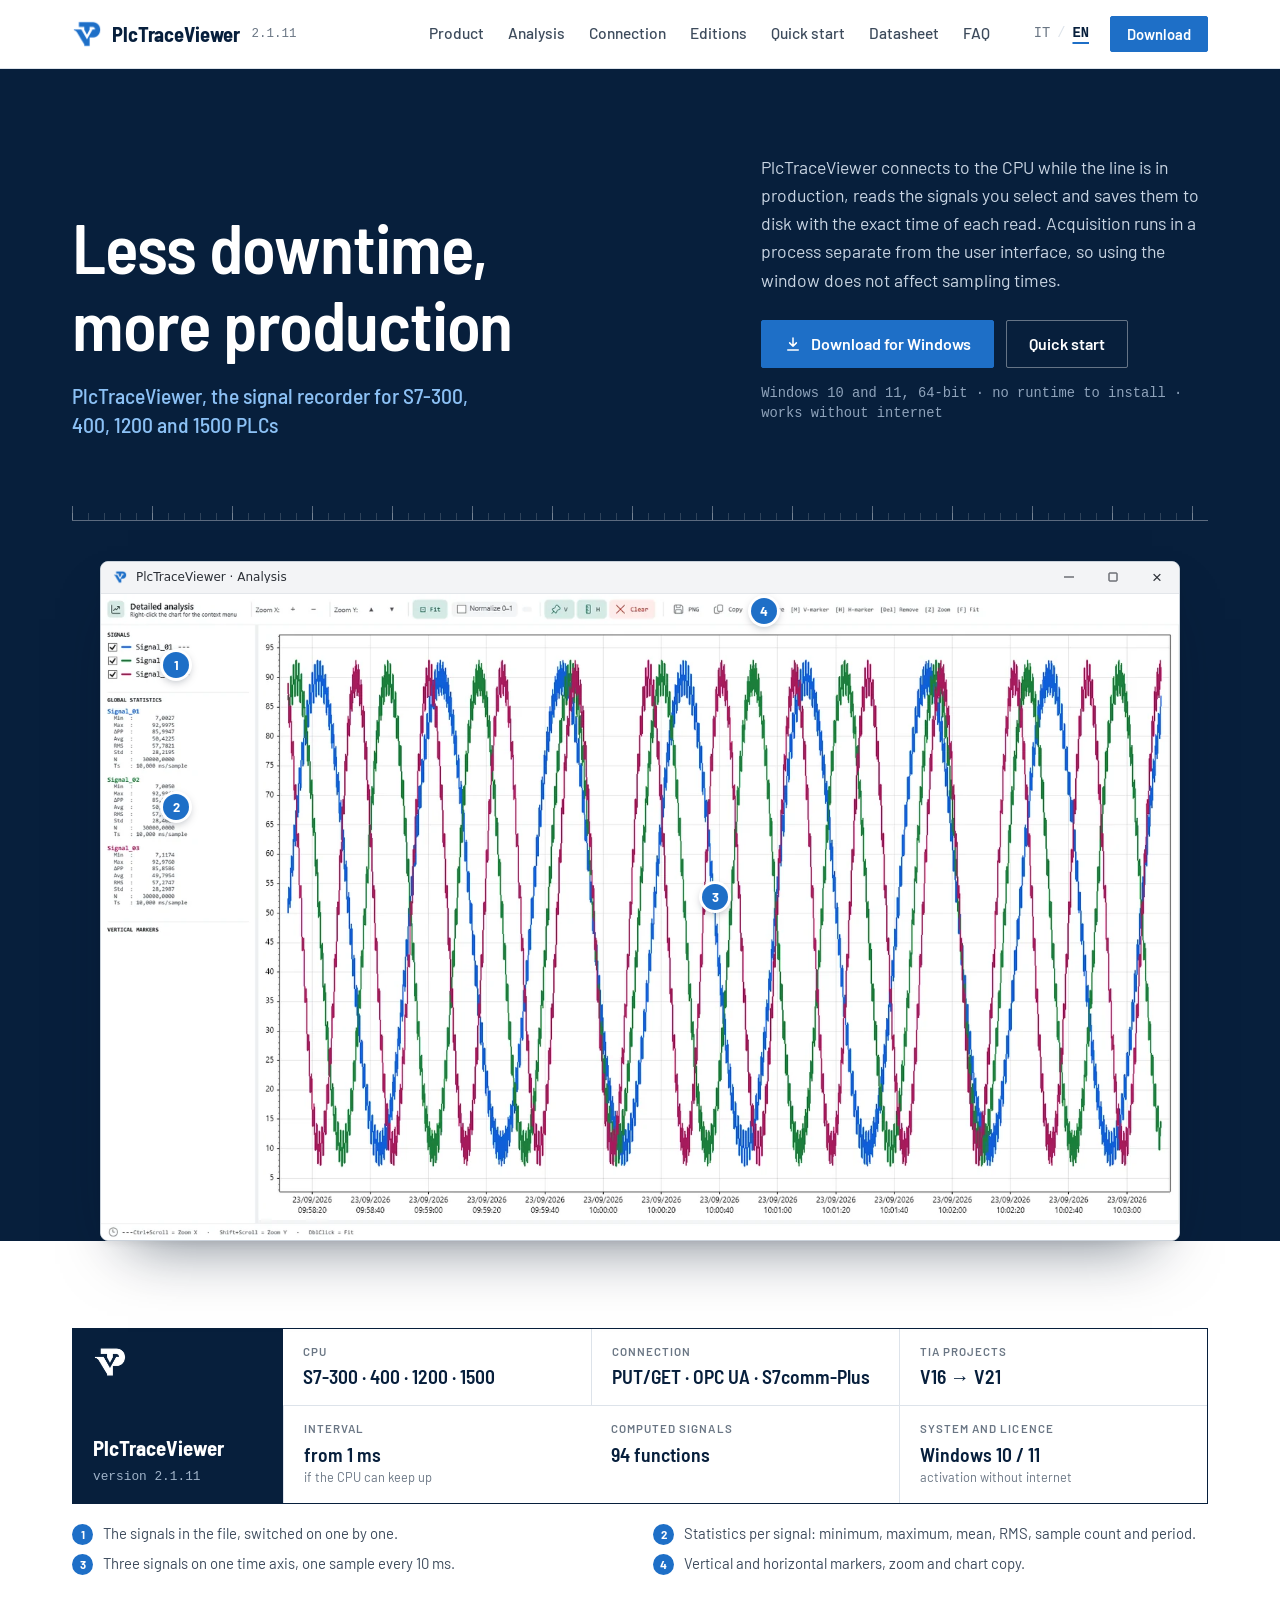
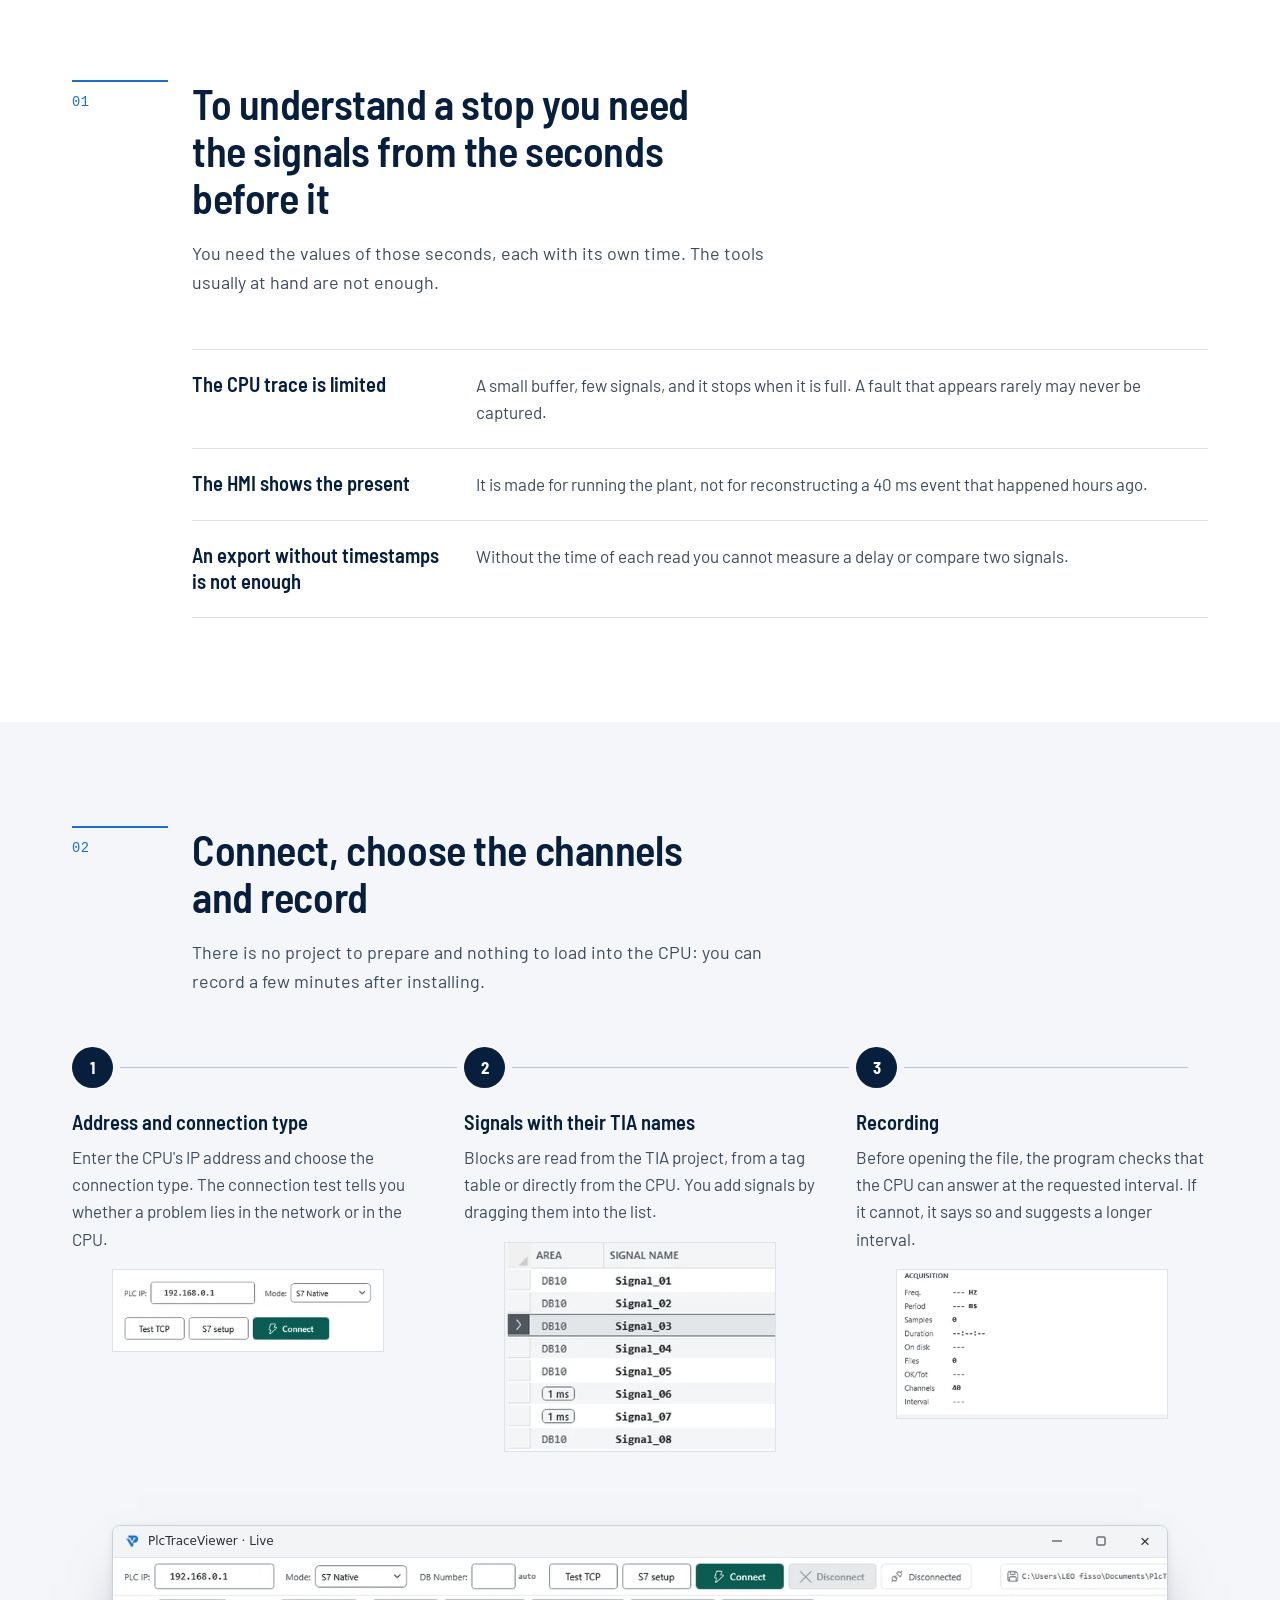
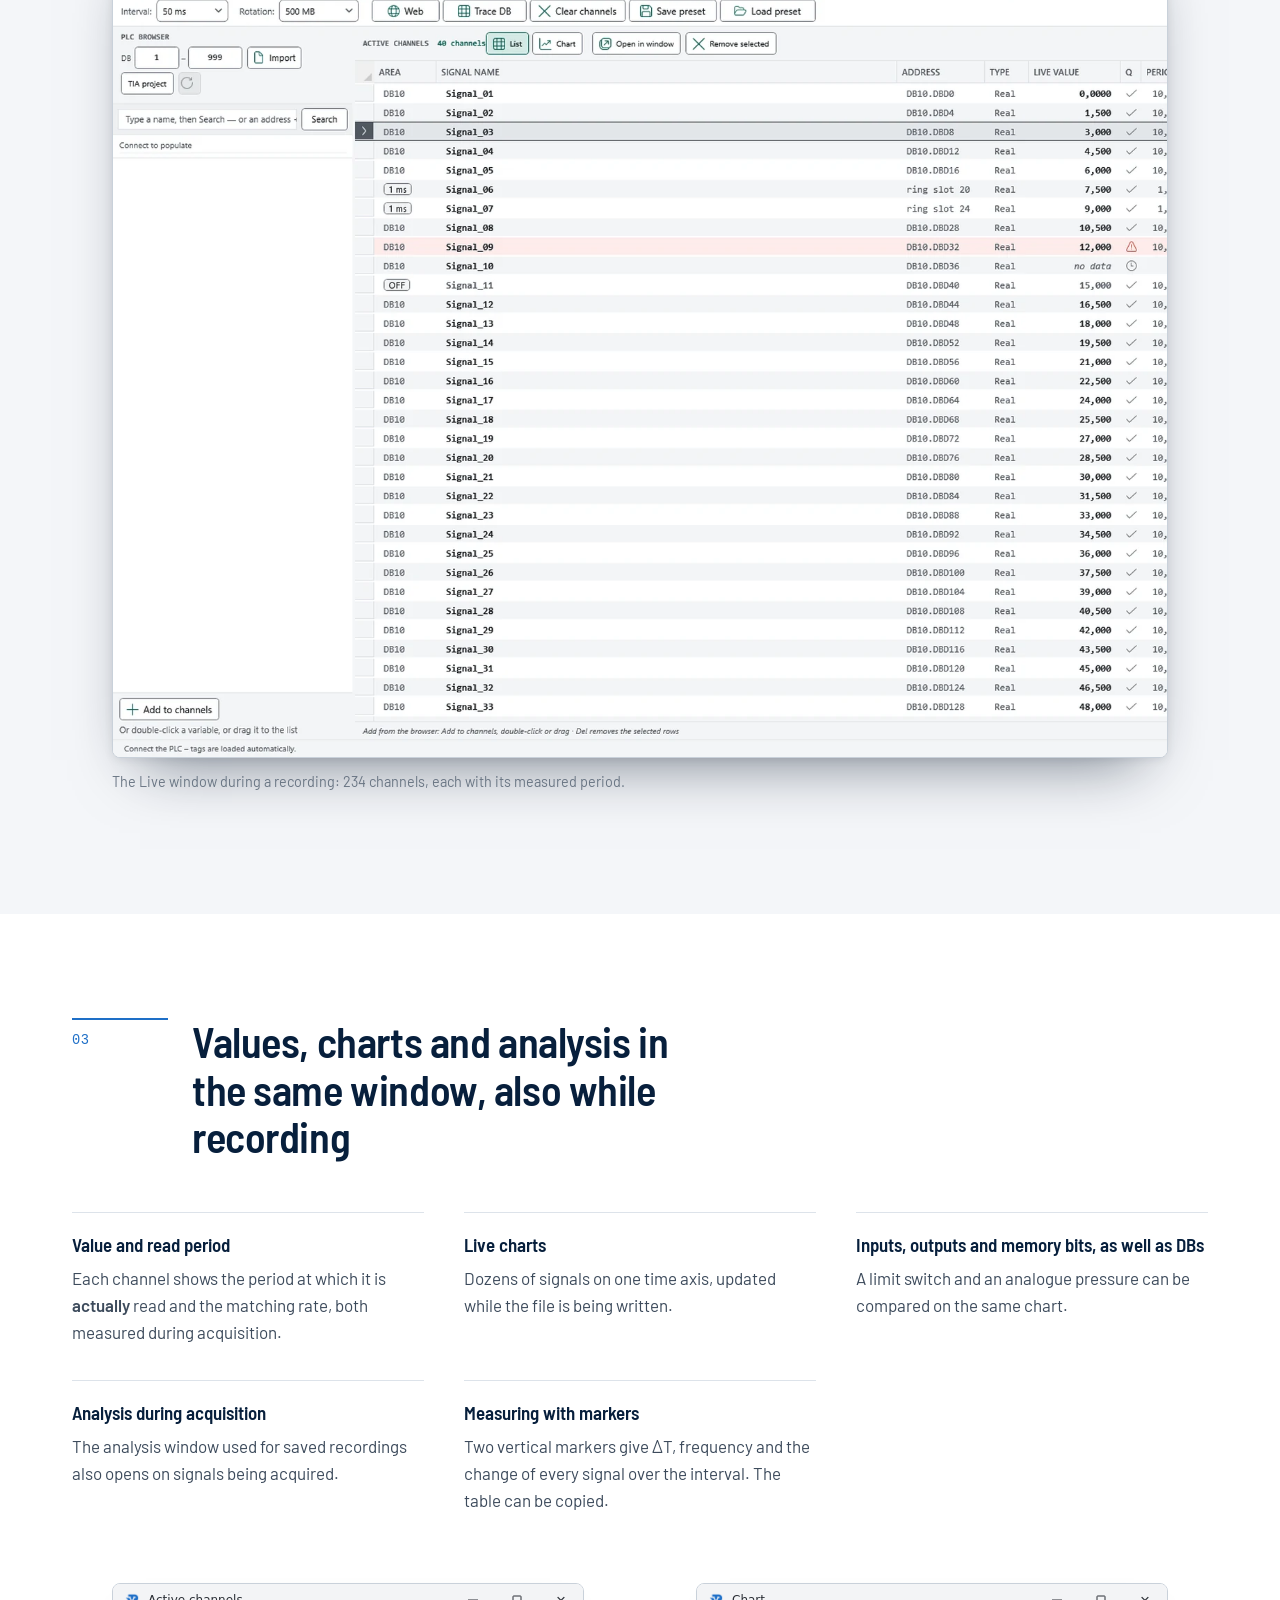
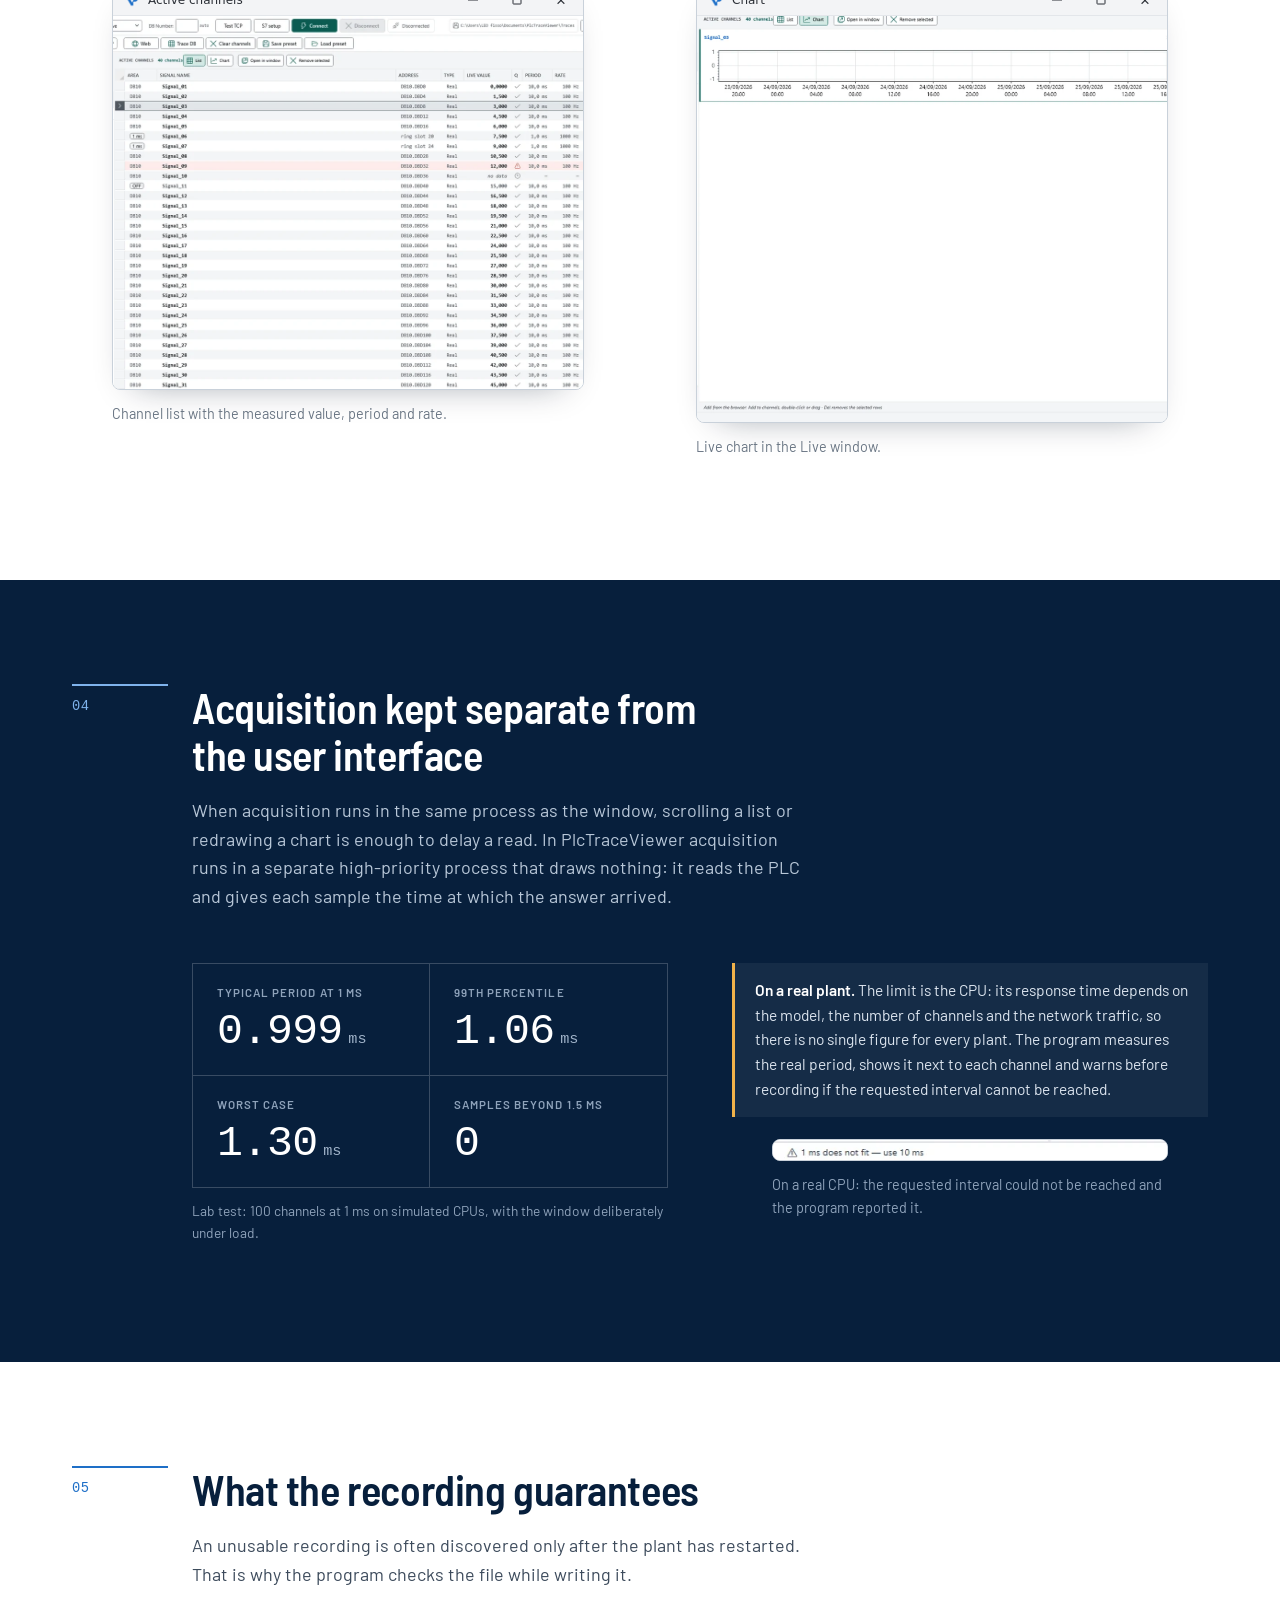
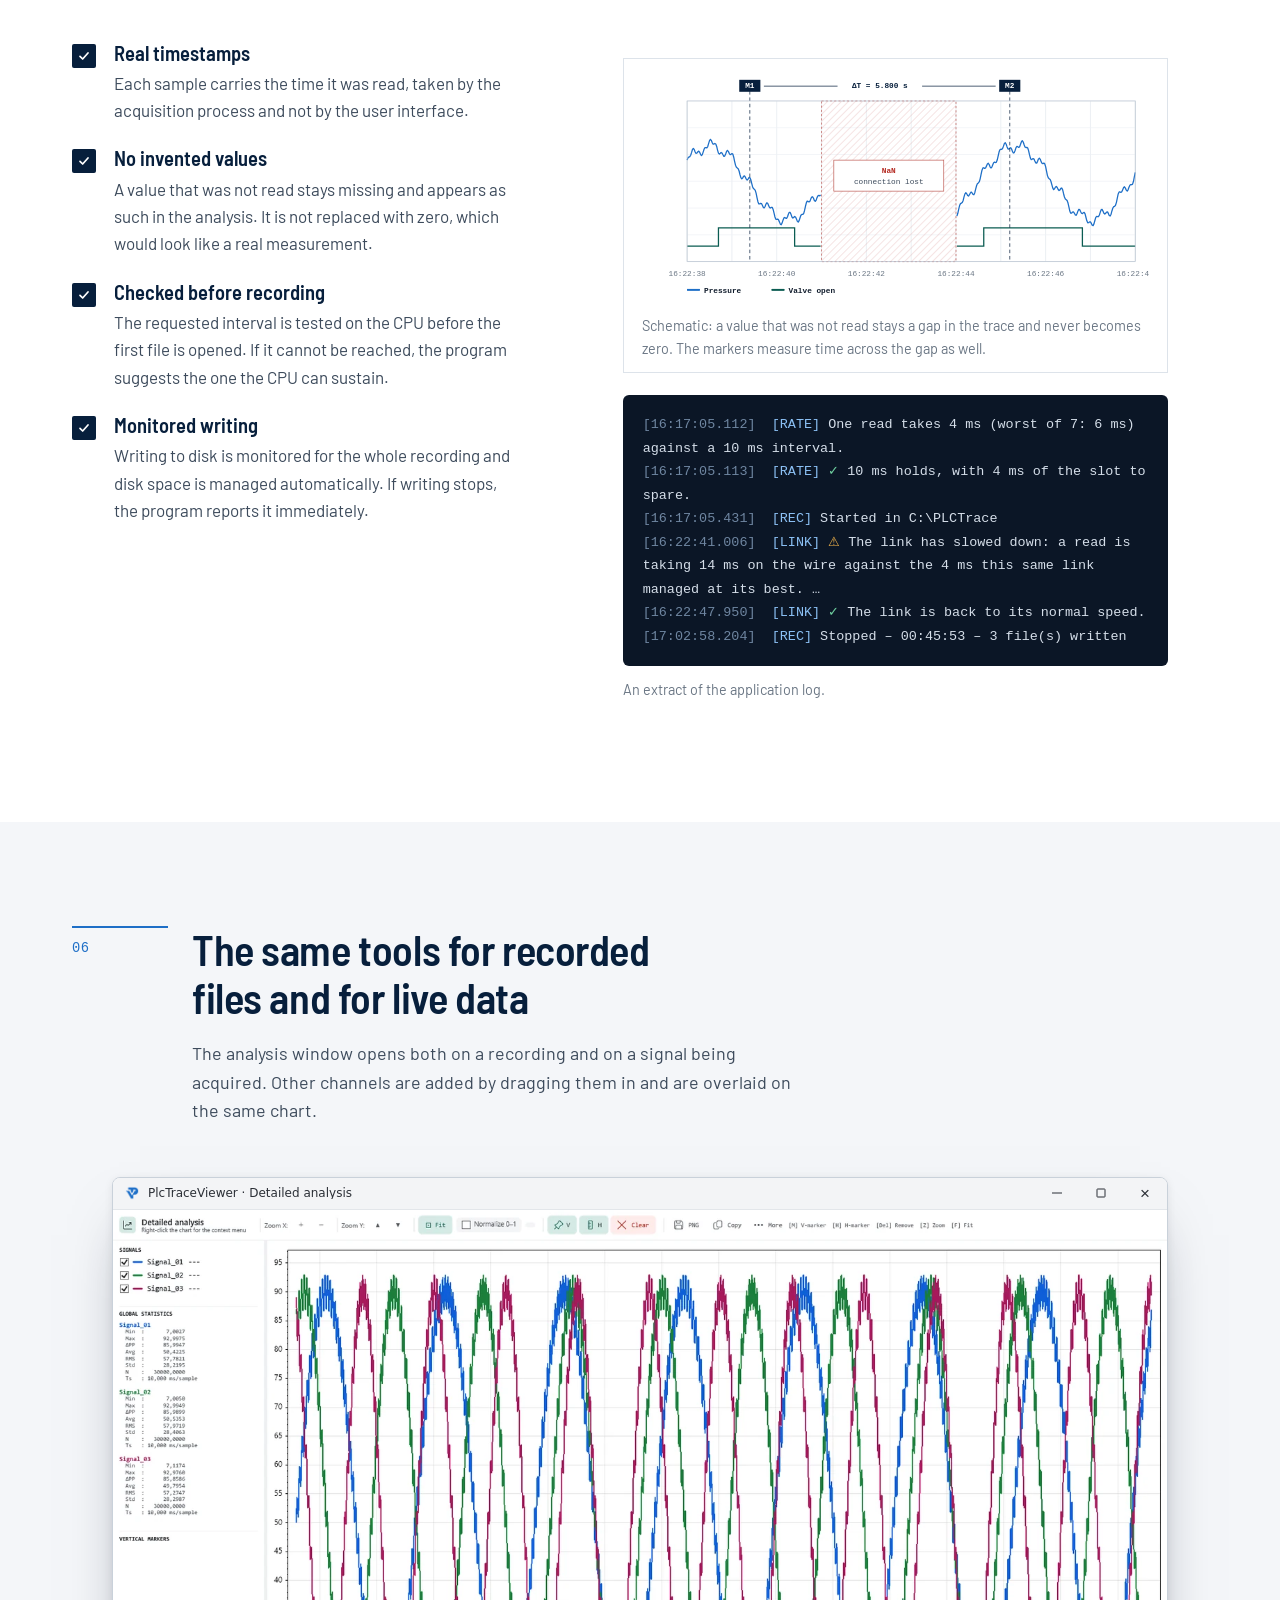
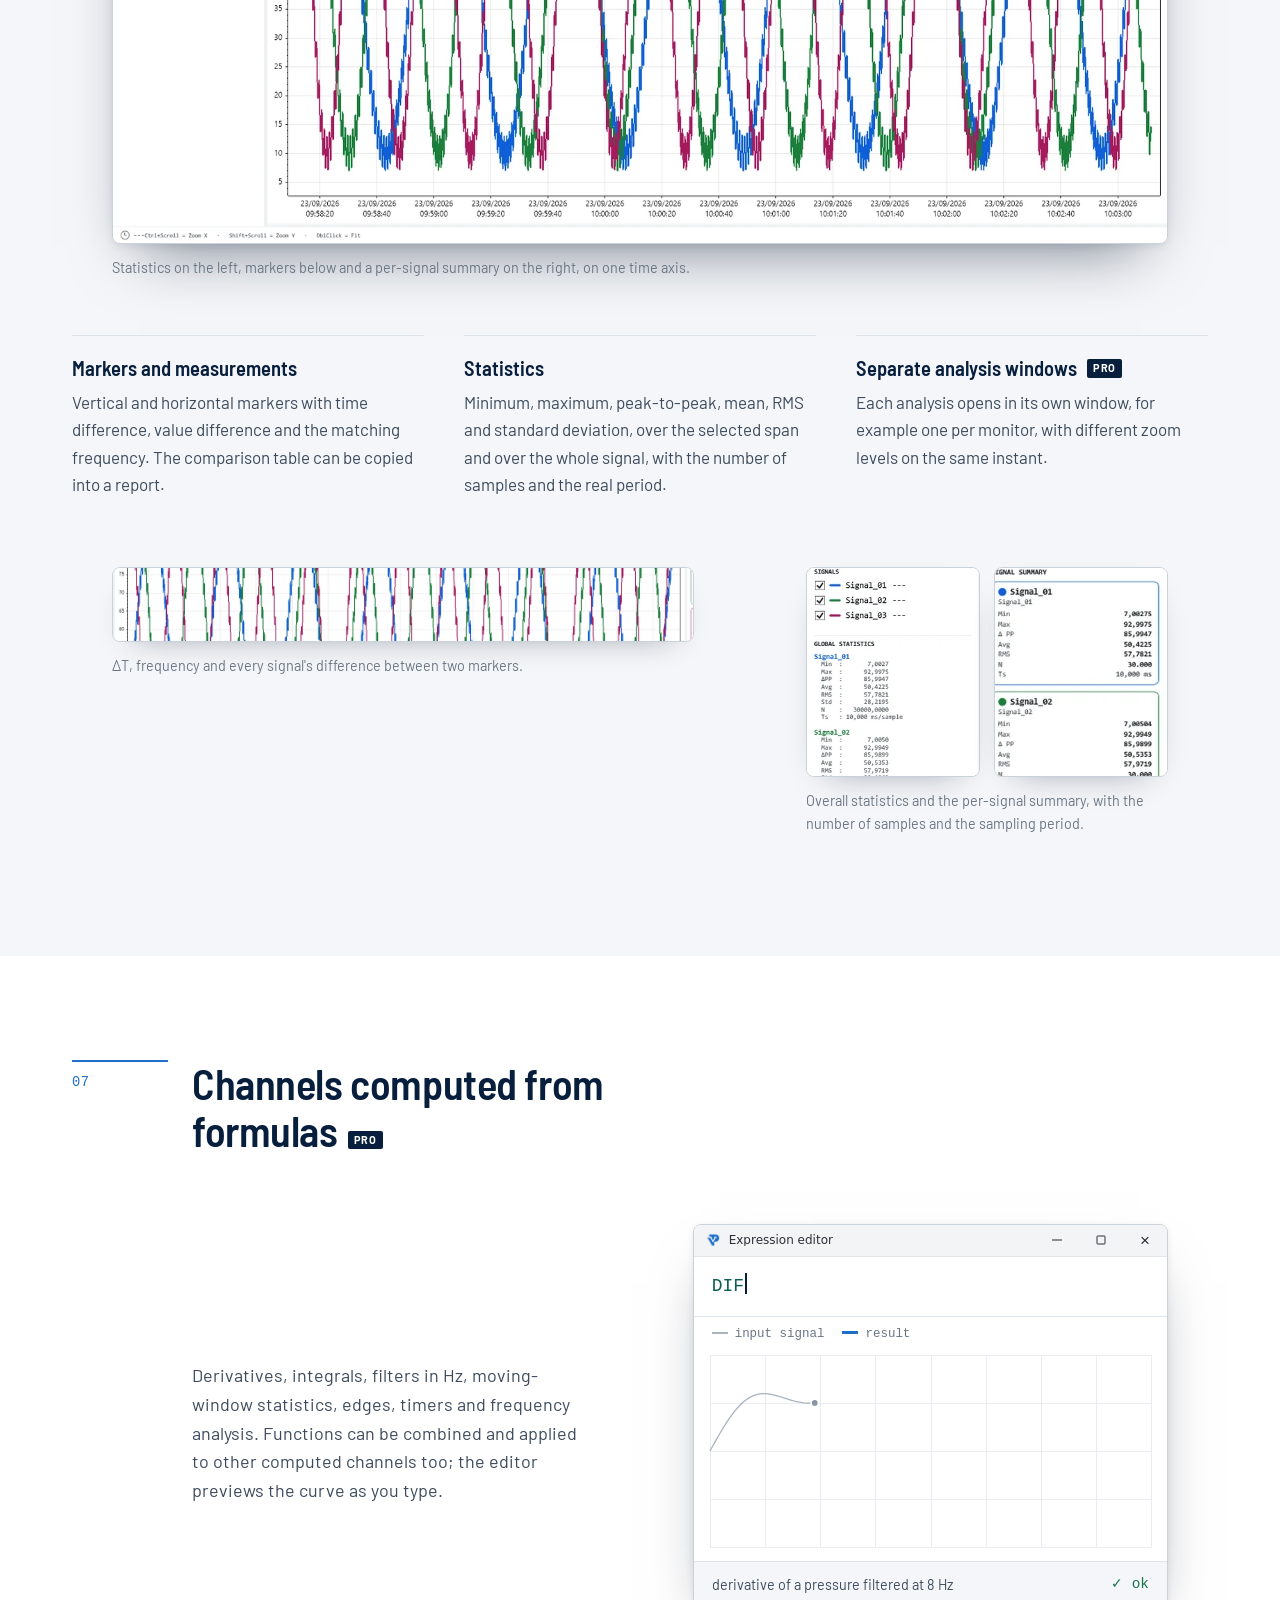
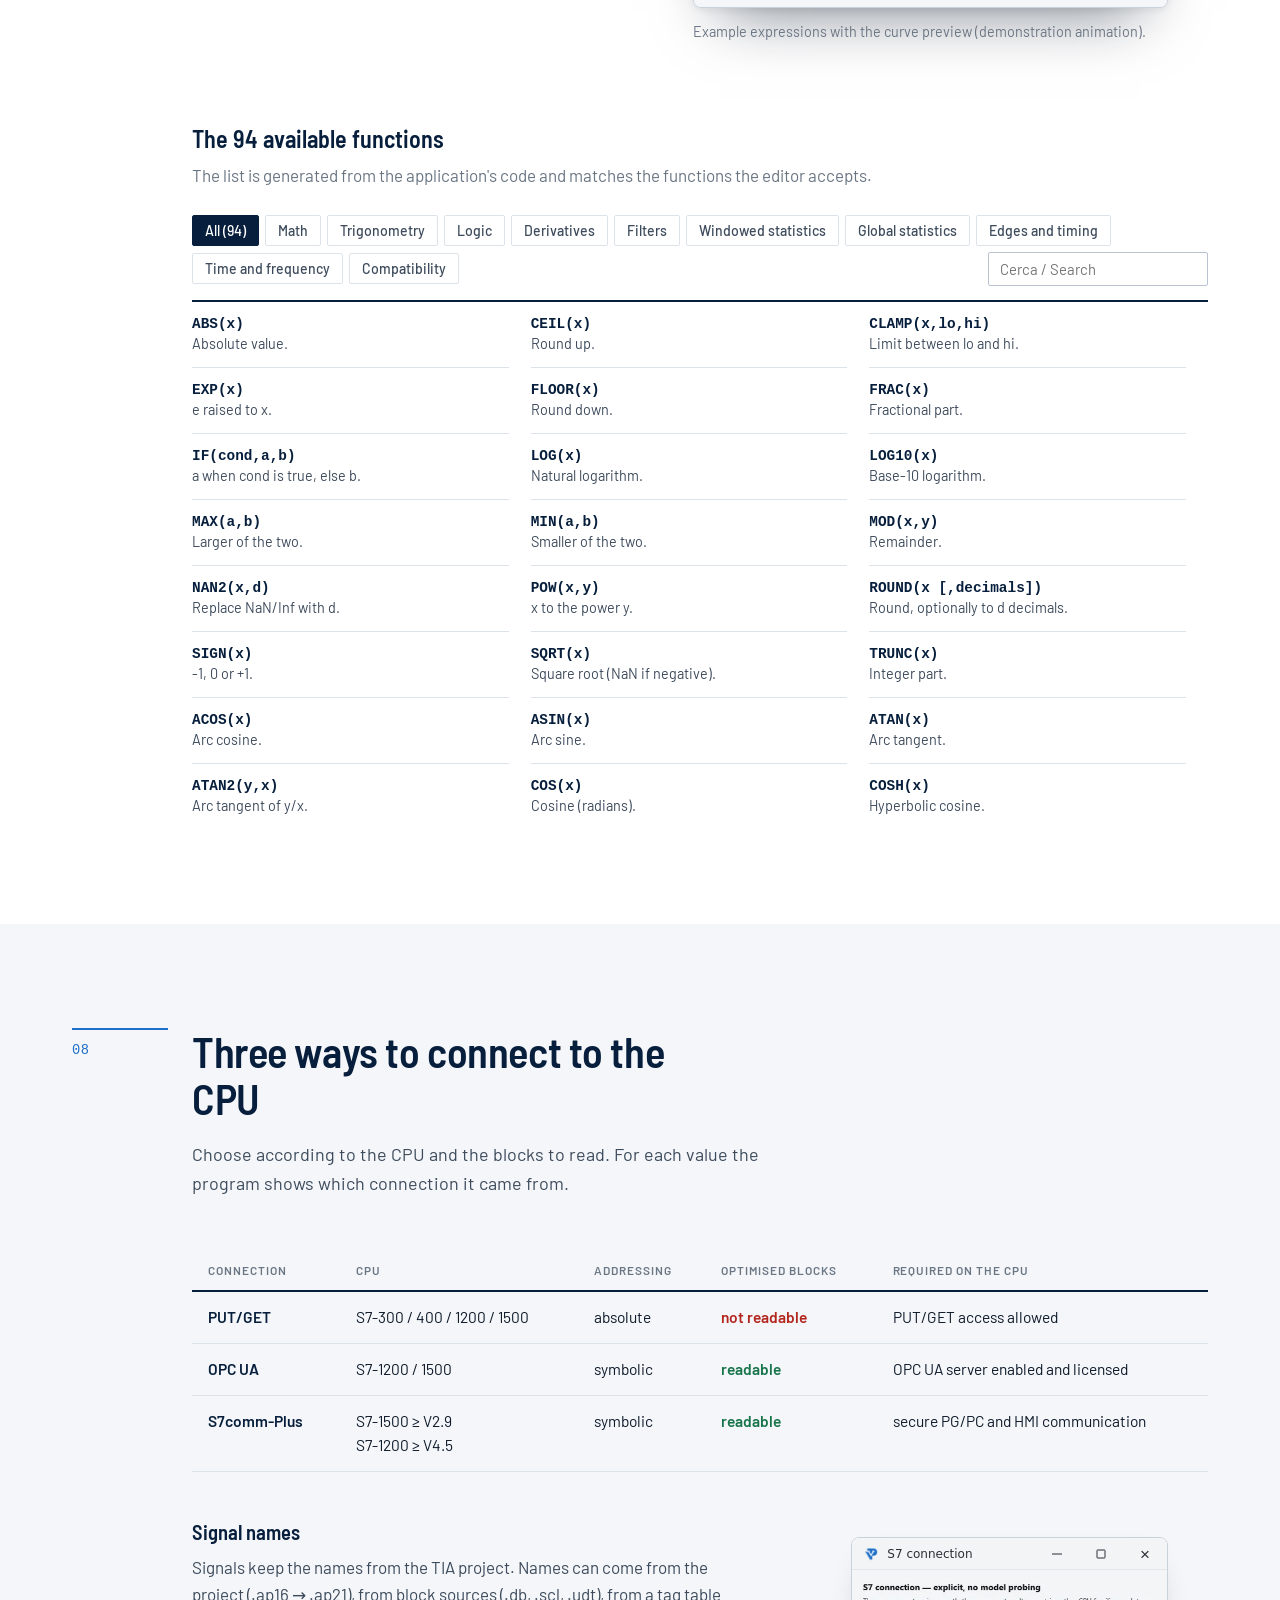
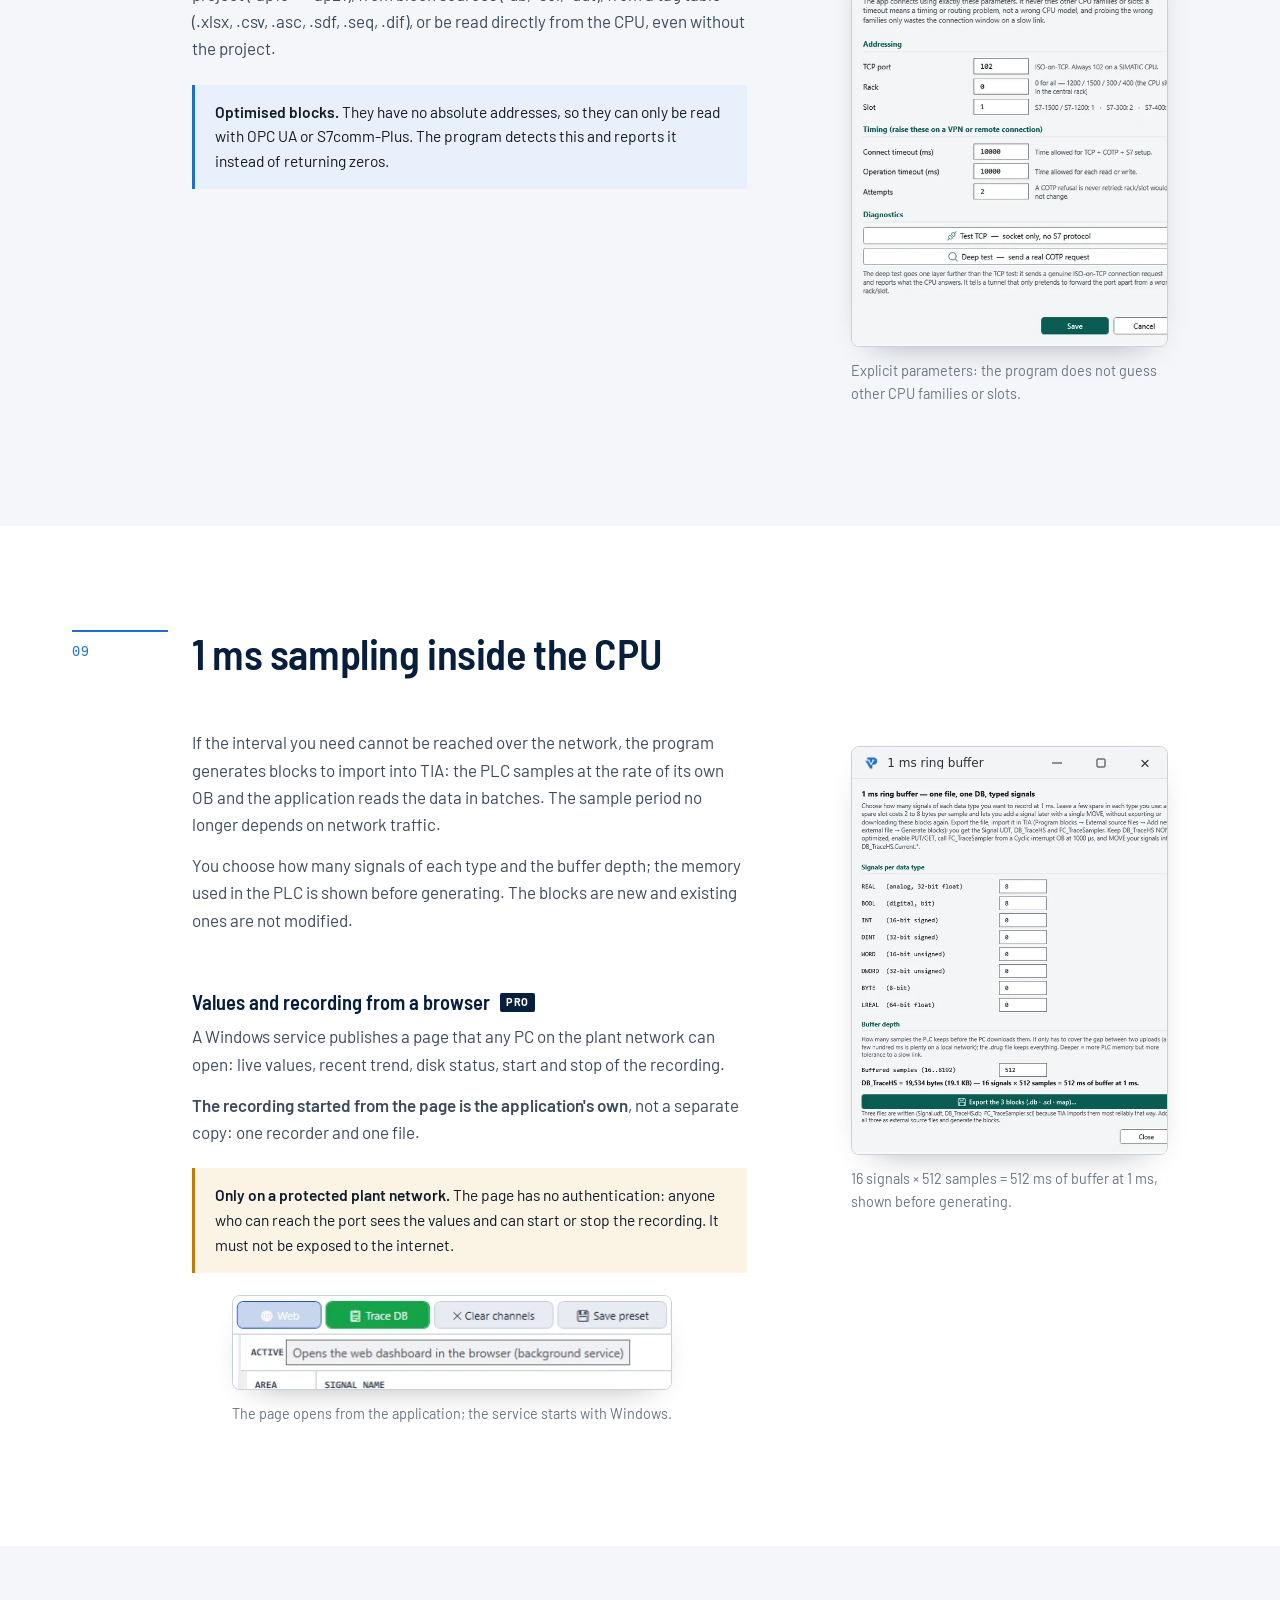
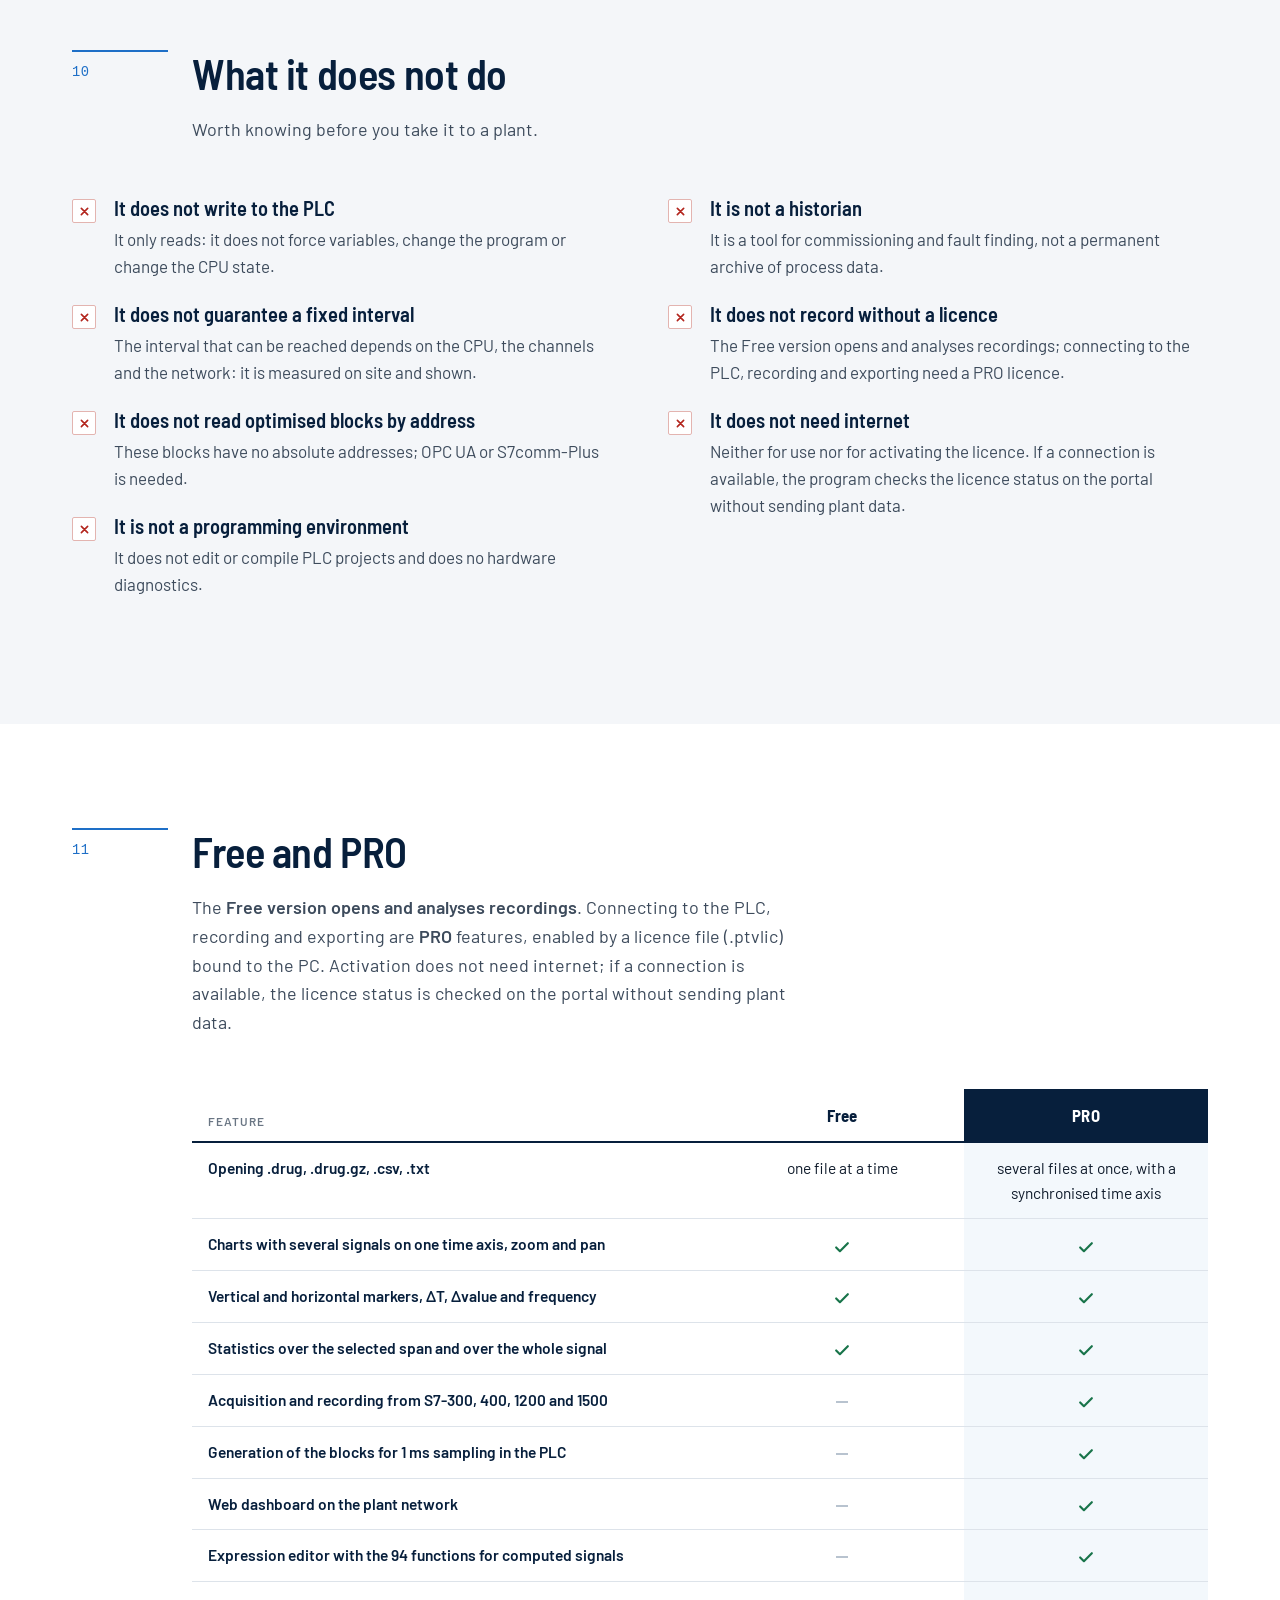
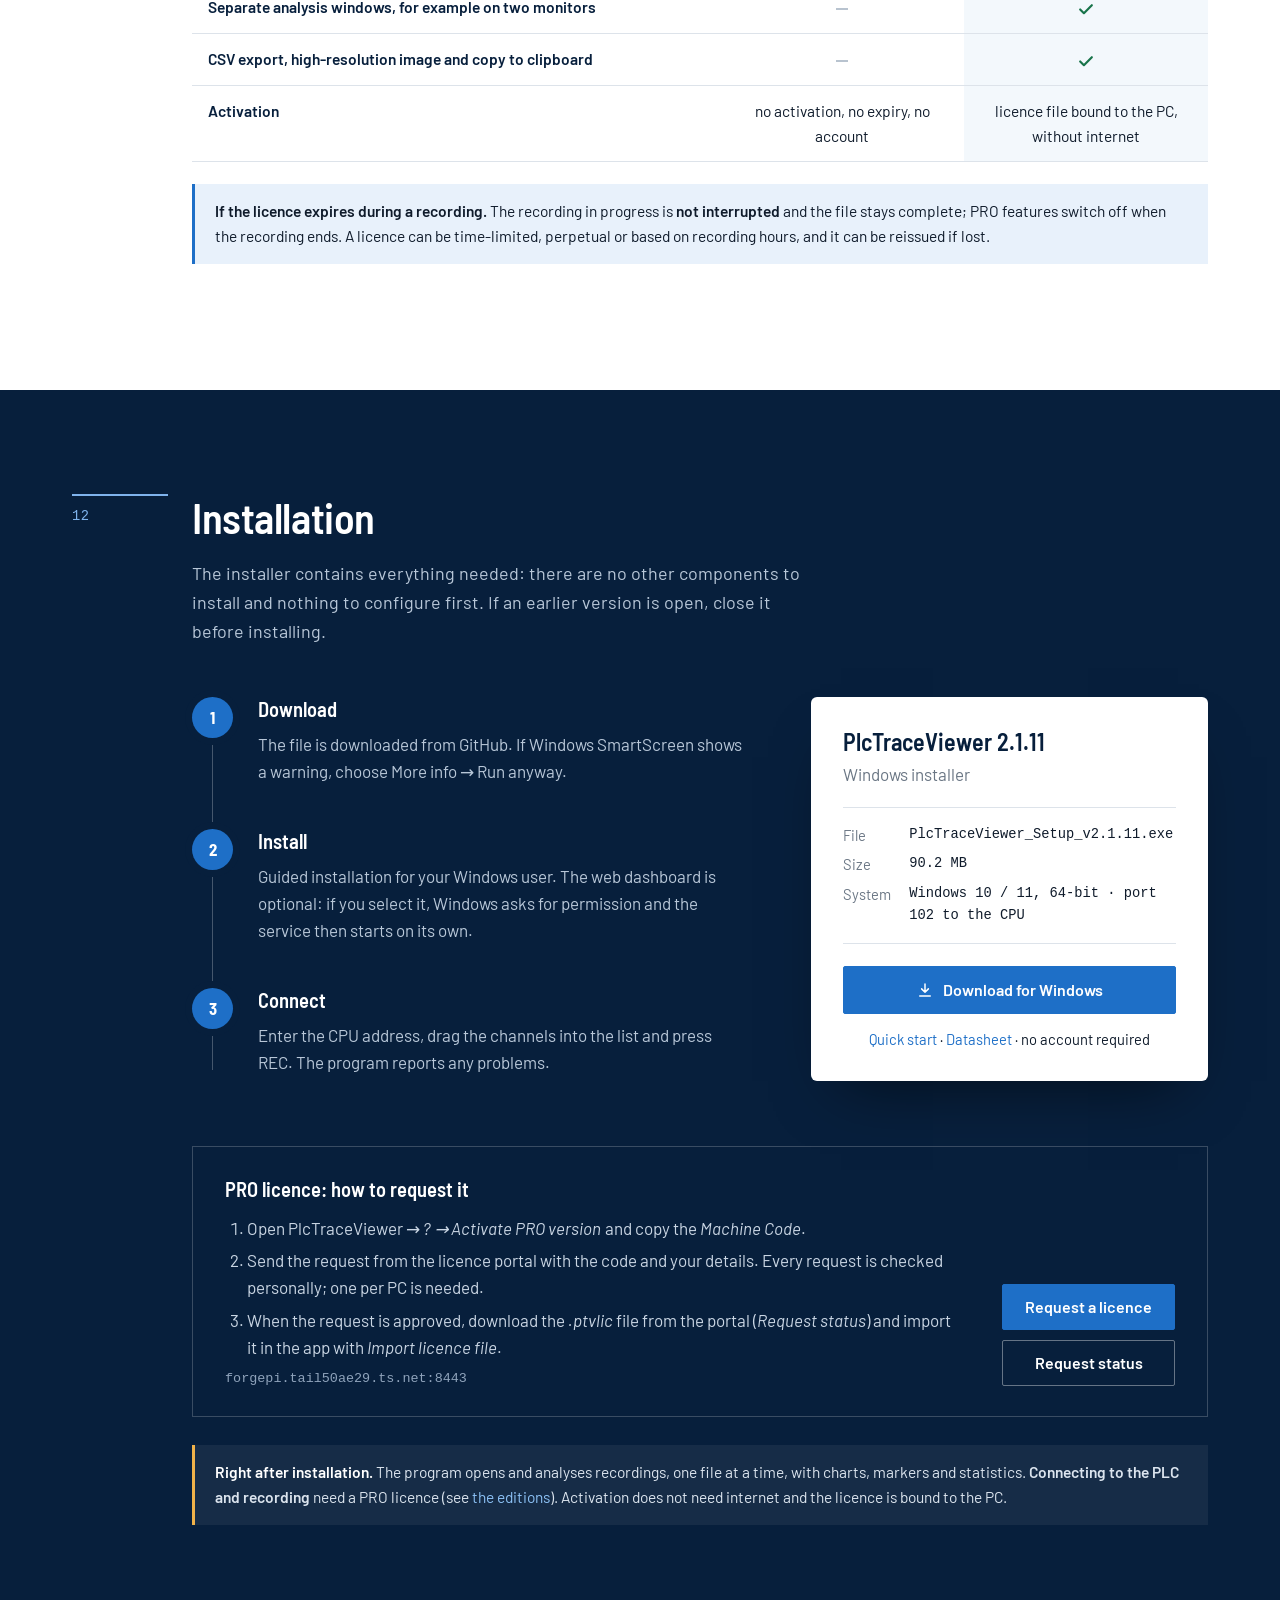
==== commit 027cafbb: "Site: PLC Trace Viewer 2.1.11 (setup, version, size, tag table formats) Co-Authored-By: Claude Opus " ====
--- a/index.html
+++ b/index.html
@@ -28,7 +28,7 @@
   "name":"PlcTraceViewer",
   "applicationCategory":"EngineeringApplication",
   "operatingSystem":"Windows 10, Windows 11 (64-bit)",
-  "softwareVersion":"2.1.10",
+  "softwareVersion":"2.1.11",
   "author":{"@type":"Person","name":"Leonardo Dogariu"},
   "description":"Signal recorder and analyser for S7-300, 400, 1200 and 1500 PLCs: acquisition over PUT/GET, OPC UA and S7comm-Plus, recording with the real read time of every sample, analysis with markers, statistics and 94 functions for computed signals.",
   "offers":{"@type":"Offer","price":"0","priceCurrency":"EUR","description":"Free edition; PRO features enabled by a licence file, activated without internet"}
@@ -39,7 +39,7 @@
 
 <header class="top">
   <div class="wrap">
-    <a class="brand" href="index.html"><img src="assets/img/ptv-mark-64.png" width="30" height="30" alt=""><span>PlcTraceViewer</span><small>2.1.10</small></a>
+    <a class="brand" href="index.html"><img src="assets/img/ptv-mark-64.png" width="30" height="30" alt=""><span>PlcTraceViewer</span><small>2.1.11</small></a>
     <nav>
       <a href="#prodotto" data-it>Prodotto</a><a href="#prodotto" data-en>Product</a>
       <a href="#analisi" data-it>Analisi</a><a href="#analisi" data-en>Analysis</a>
@@ -119,7 +119,7 @@
 <section class="plate-sec">
   <div class="wrap">
     <dl class="plate">
-      <div class="id"><img src="assets/img/ptv-mark-64.png" alt=""><div><b>PlcTraceViewer</b><span><span data-it>versione</span><span data-en>version</span> 2.1.10</span></div></div>
+      <div class="id"><img src="assets/img/ptv-mark-64.png" alt=""><div><b>PlcTraceViewer</b><span><span data-it>versione</span><span data-en>version</span> 2.1.11</span></div></div>
       <div><dt>CPU</dt><dd>S7-300 · 400 · 1200 · 1500</dd></div>
       <div><dt data-it>Collegamento</dt><dt data-en>Connection</dt><dd>PUT/GET · OPC UA · S7comm-Plus</dd></div>
       <div><dt data-it>Progetti TIA</dt><dt data-en>TIA projects</dt><dd>V16 → V21</dd></div>
@@ -542,8 +542,8 @@
     <div class="split wide-l indent" style="margin-top:48px">
       <div>
         <h3 data-it>Nomi dei segnali</h3><h3 data-en>Signal names</h3>
-        <p style="color:var(--ink-2)" data-it>I segnali mantengono i nomi del progetto TIA. I nomi si possono prendere dal progetto (.ap16 → .ap21), dalle sorgenti dei blocchi (.db, .scl, .udt), da una tabella dei tag (.xlsx, .csv) oppure leggere direttamente dalla CPU, anche senza il progetto.</p>
-        <p style="color:var(--ink-2)" data-en>Signals keep the names from the TIA project. Names can come from the project (.ap16 → .ap21), from block sources (.db, .scl, .udt), from a tag table (.xlsx, .csv), or be read directly from the CPU, even without the project.</p>
+        <p style="color:var(--ink-2)" data-it>I segnali mantengono i nomi del progetto TIA. I nomi si possono prendere dal progetto (.ap16 → .ap21), dalle sorgenti dei blocchi (.db, .scl, .udt), da una tabella dei tag (.xlsx, .csv, .asc, .sdf, .seq, .dif) oppure leggere direttamente dalla CPU, anche senza il progetto.</p>
+        <p style="color:var(--ink-2)" data-en>Signals keep the names from the TIA project. Names can come from the project (.ap16 → .ap21), from block sources (.db, .scl, .udt), from a tag table (.xlsx, .csv, .asc, .sdf, .seq, .dif), or be read directly from the CPU, even without the project.</p>
         <div class="note">
           <b data-it>Blocchi ottimizzati.</b><b data-en>Optimised blocks.</b>
           <span data-it> Non hanno indirizzi assoluti, quindi si leggono solo con OPC UA o S7comm-Plus. Il programma lo riconosce e lo segnala, invece di restituire zeri.</span>
@@ -708,15 +708,15 @@
         </li>
       </ol>
       <div class="dl-card">
-        <h3>PlcTraceViewer 2.1.10</h3>
+        <h3>PlcTraceViewer 2.1.11</h3>
         <p style="color:var(--ink-3);margin:0" data-it>Programma di installazione per Windows</p>
         <p style="color:var(--ink-3);margin:0" data-en>Windows installer</p>
         <dl class="meta">
-          <dt>File</dt><dd>PlcTraceViewer_Setup_v2.1.10.exe</dd>
-          <dt data-it>Dimensione</dt><dt data-en>Size</dt><dd><span data-it>90,0 MB</span><span data-en>90.0 MB</span></dd>
+          <dt>File</dt><dd>PlcTraceViewer_Setup_v2.1.11.exe</dd>
+          <dt data-it>Dimensione</dt><dt data-en>Size</dt><dd><span data-it>90,2 MB</span><span data-en>90.2 MB</span></dd>
           <dt data-it>Sistema</dt><dt data-en>System</dt><dd><span data-it>Windows 10 / 11, 64 bit · porta 102 verso la CPU</span><span data-en>Windows 10 / 11, 64-bit · port 102 to the CPU</span></dd>
         </dl>
-        <a class="btn" href="https://github.com/leo25122/PlcTraceViewer-site/releases/download/v2.1.10/PlcTraceViewer_Setup_v2.1.10.exe">
+        <a class="btn" href="https://github.com/leo25122/PlcTraceViewer-site/releases/download/v2.1.11/PlcTraceViewer_Setup_v2.1.11.exe">
           <svg viewBox="0 0 24 24" fill="none" stroke="currentColor" stroke-width="2" stroke-linecap="round" stroke-linejoin="round"><path d="M12 4v11m0 0 4.5-4.5M12 15l-4.5-4.5M5 20h14"/></svg>
           <span data-it>Scarica per Windows</span><span data-en>Download for Windows</span>
         </a>
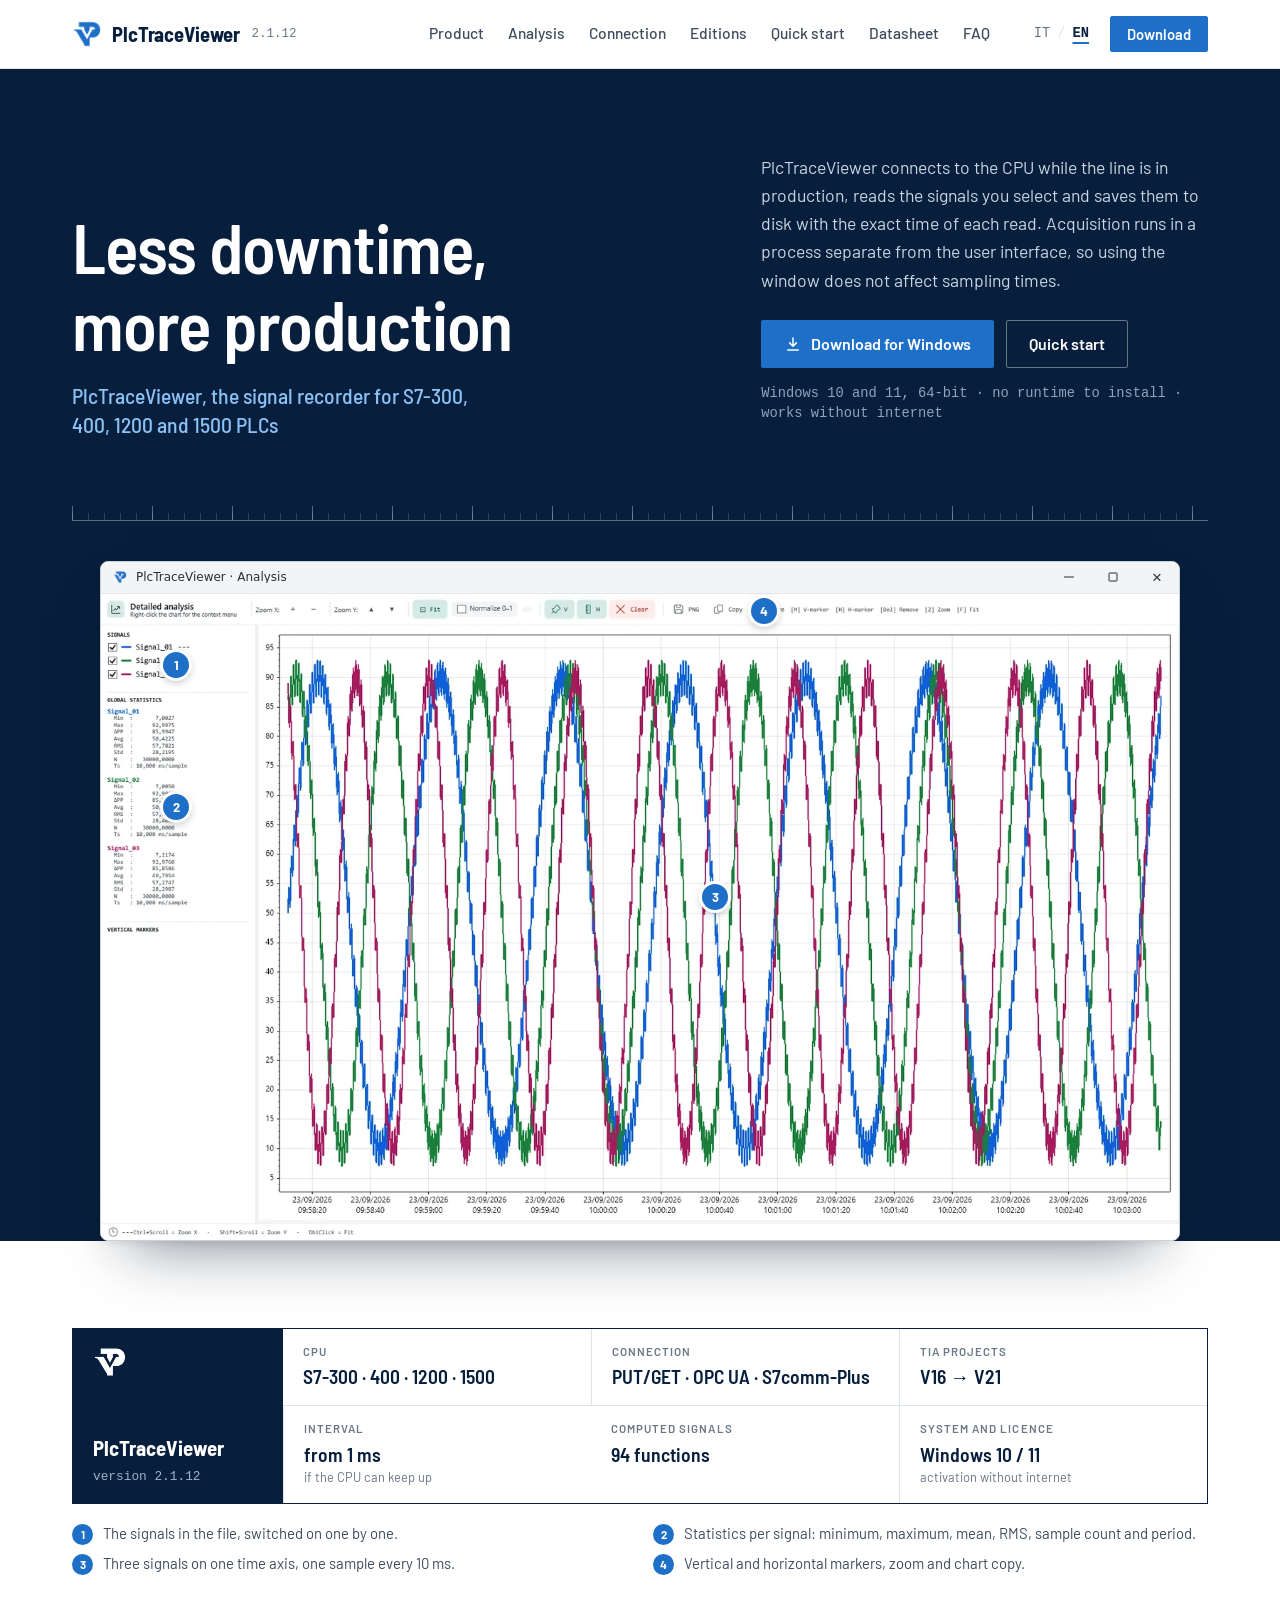
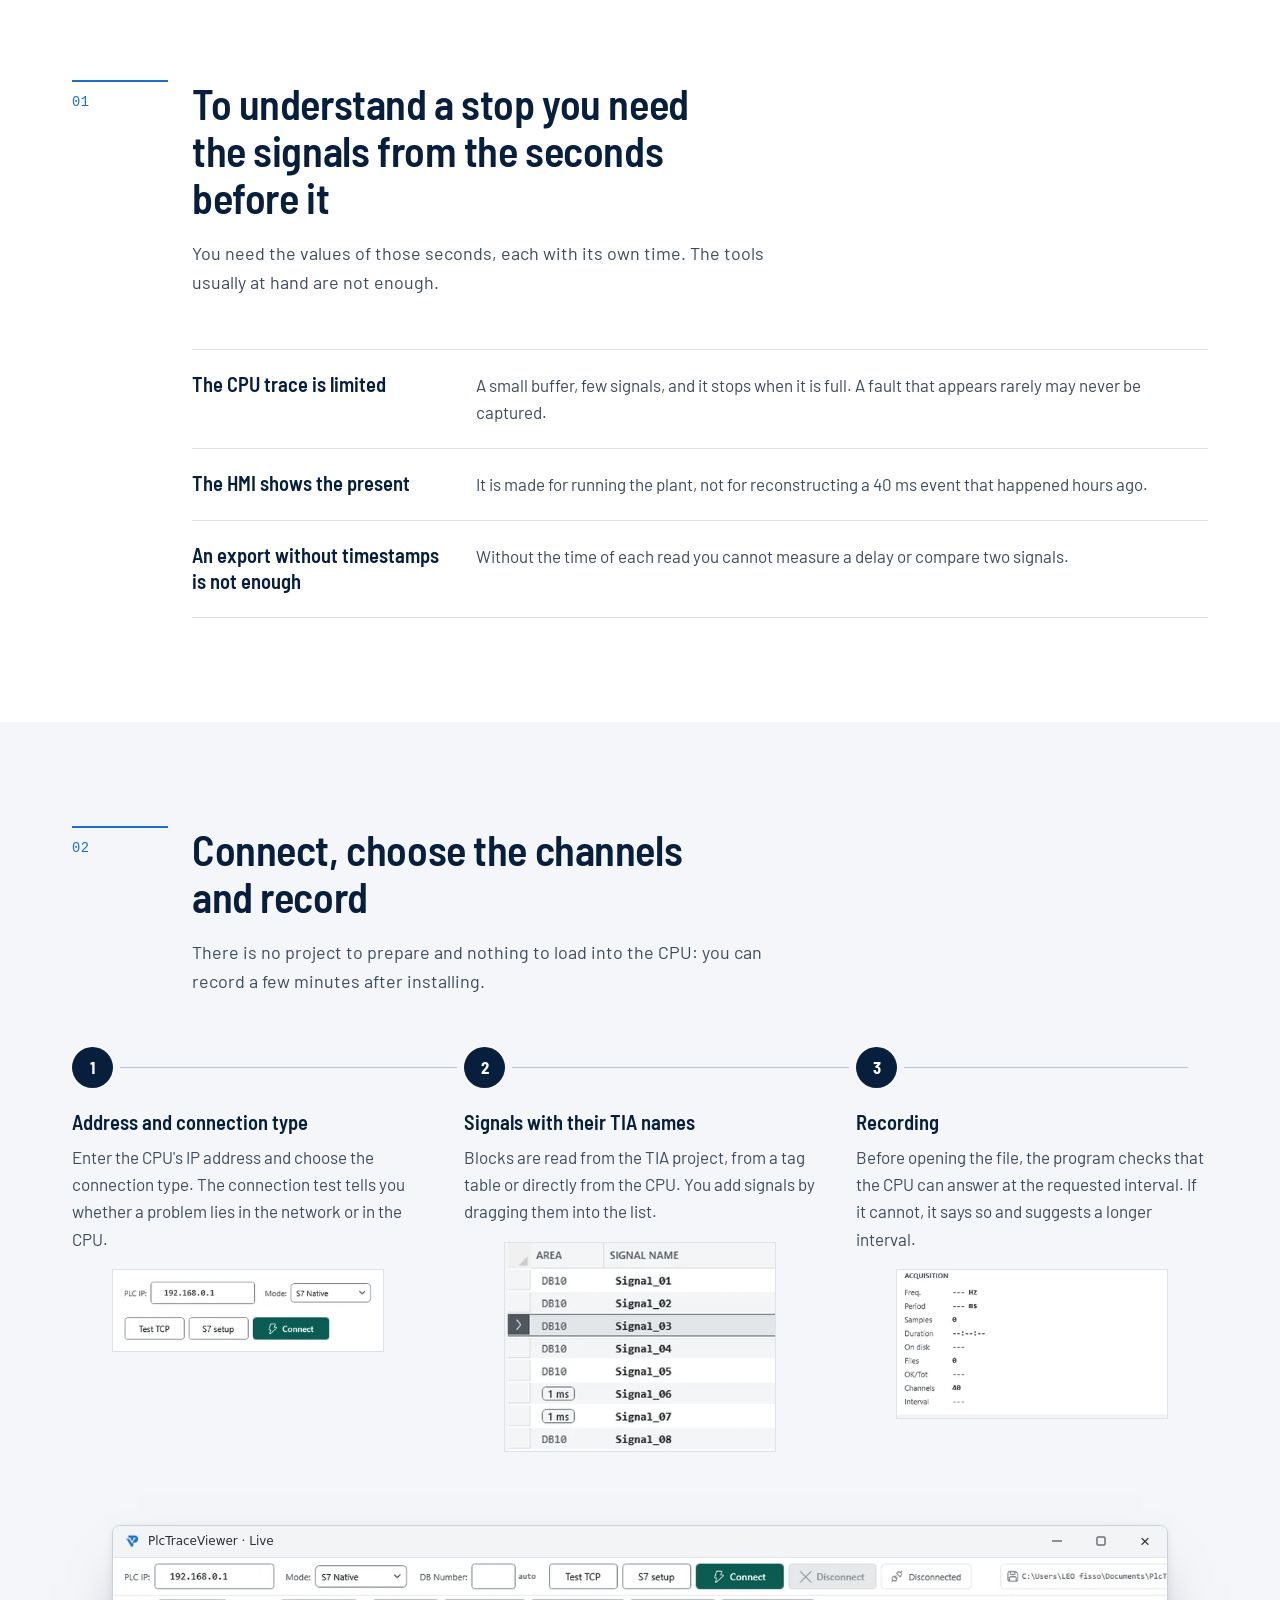
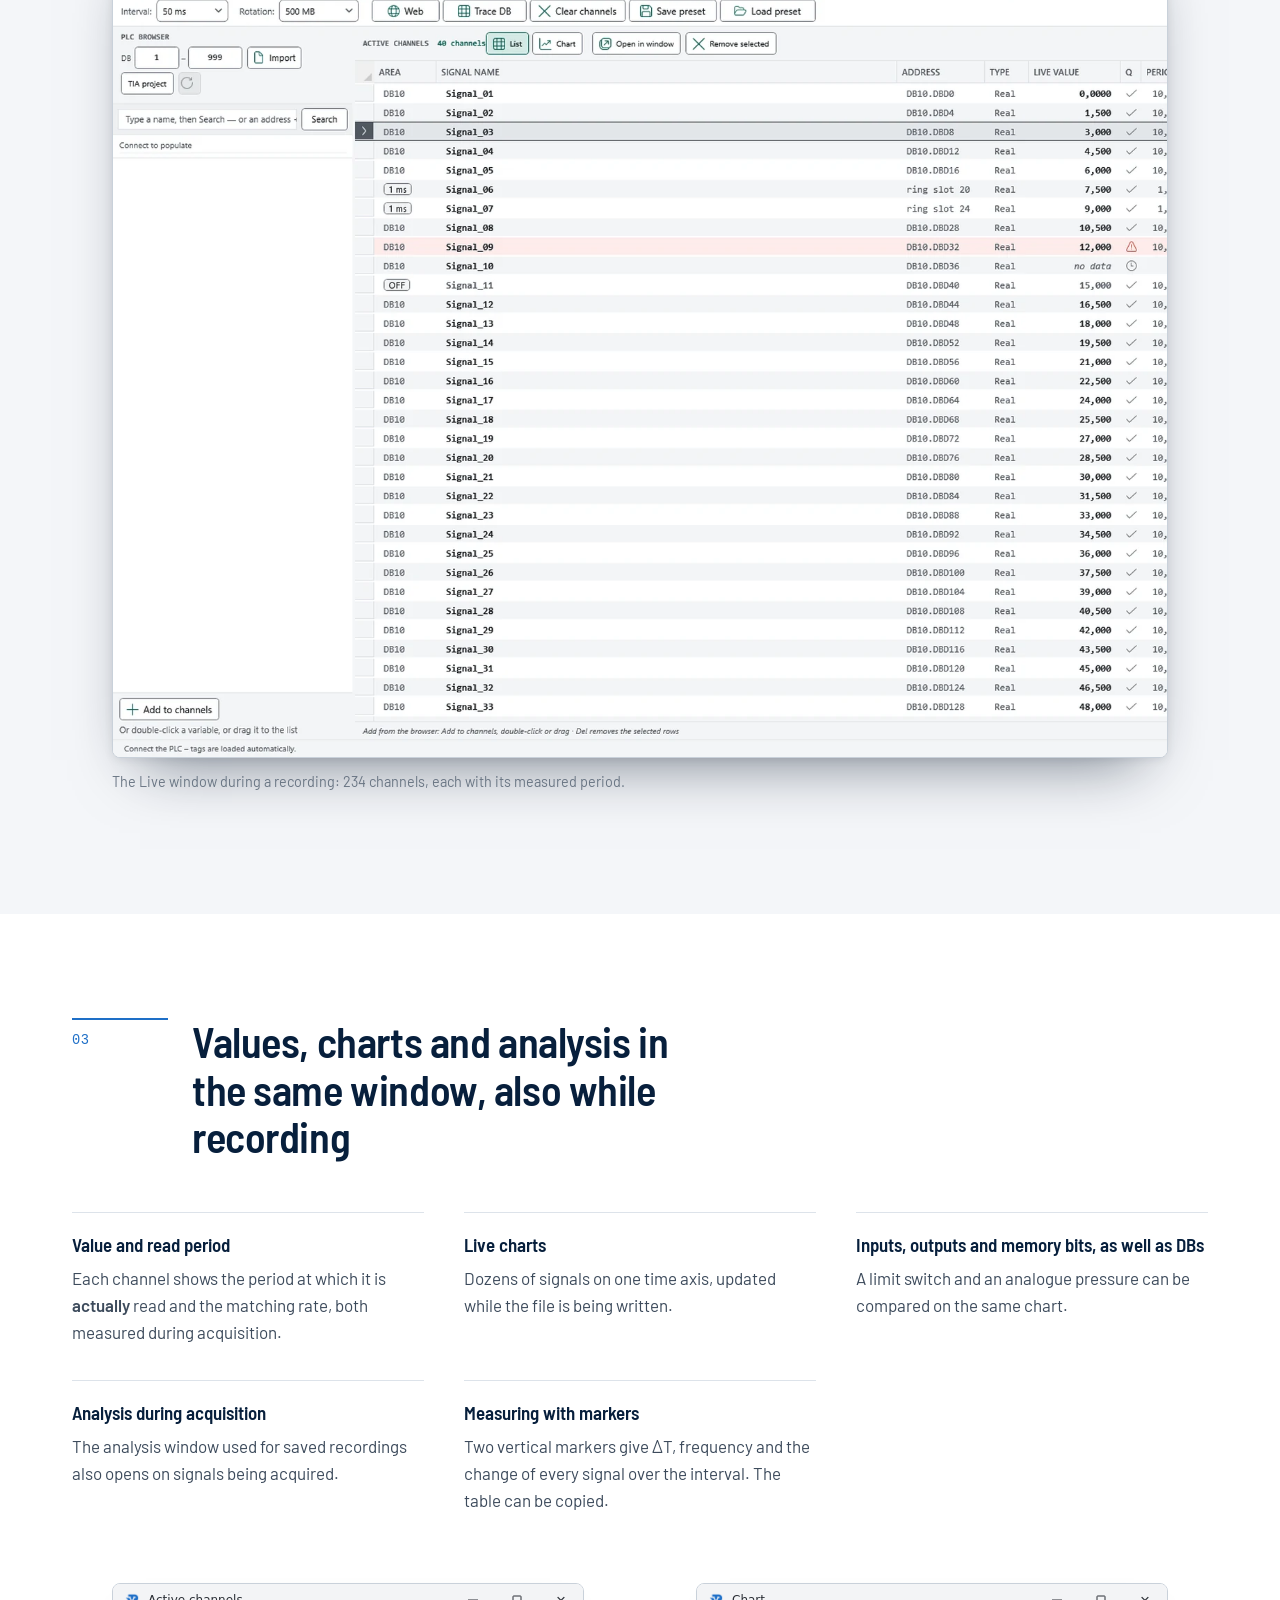
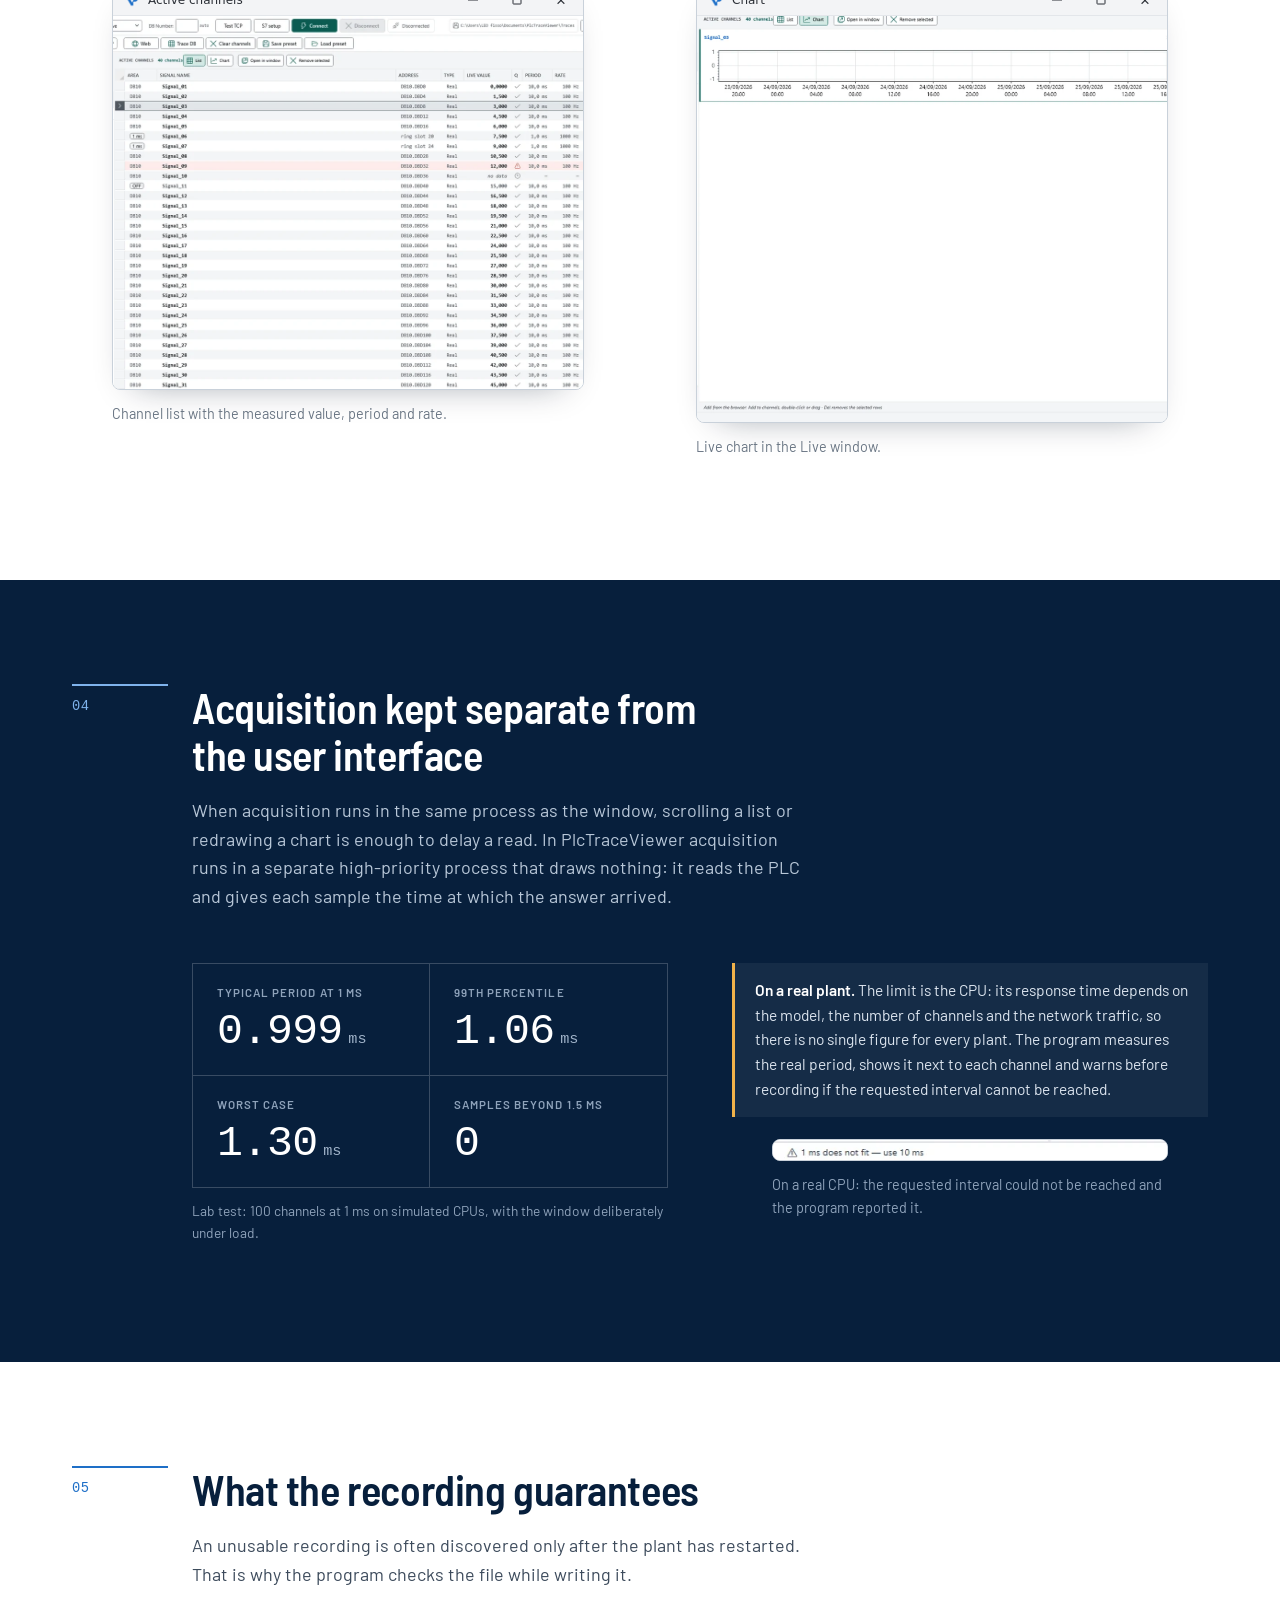
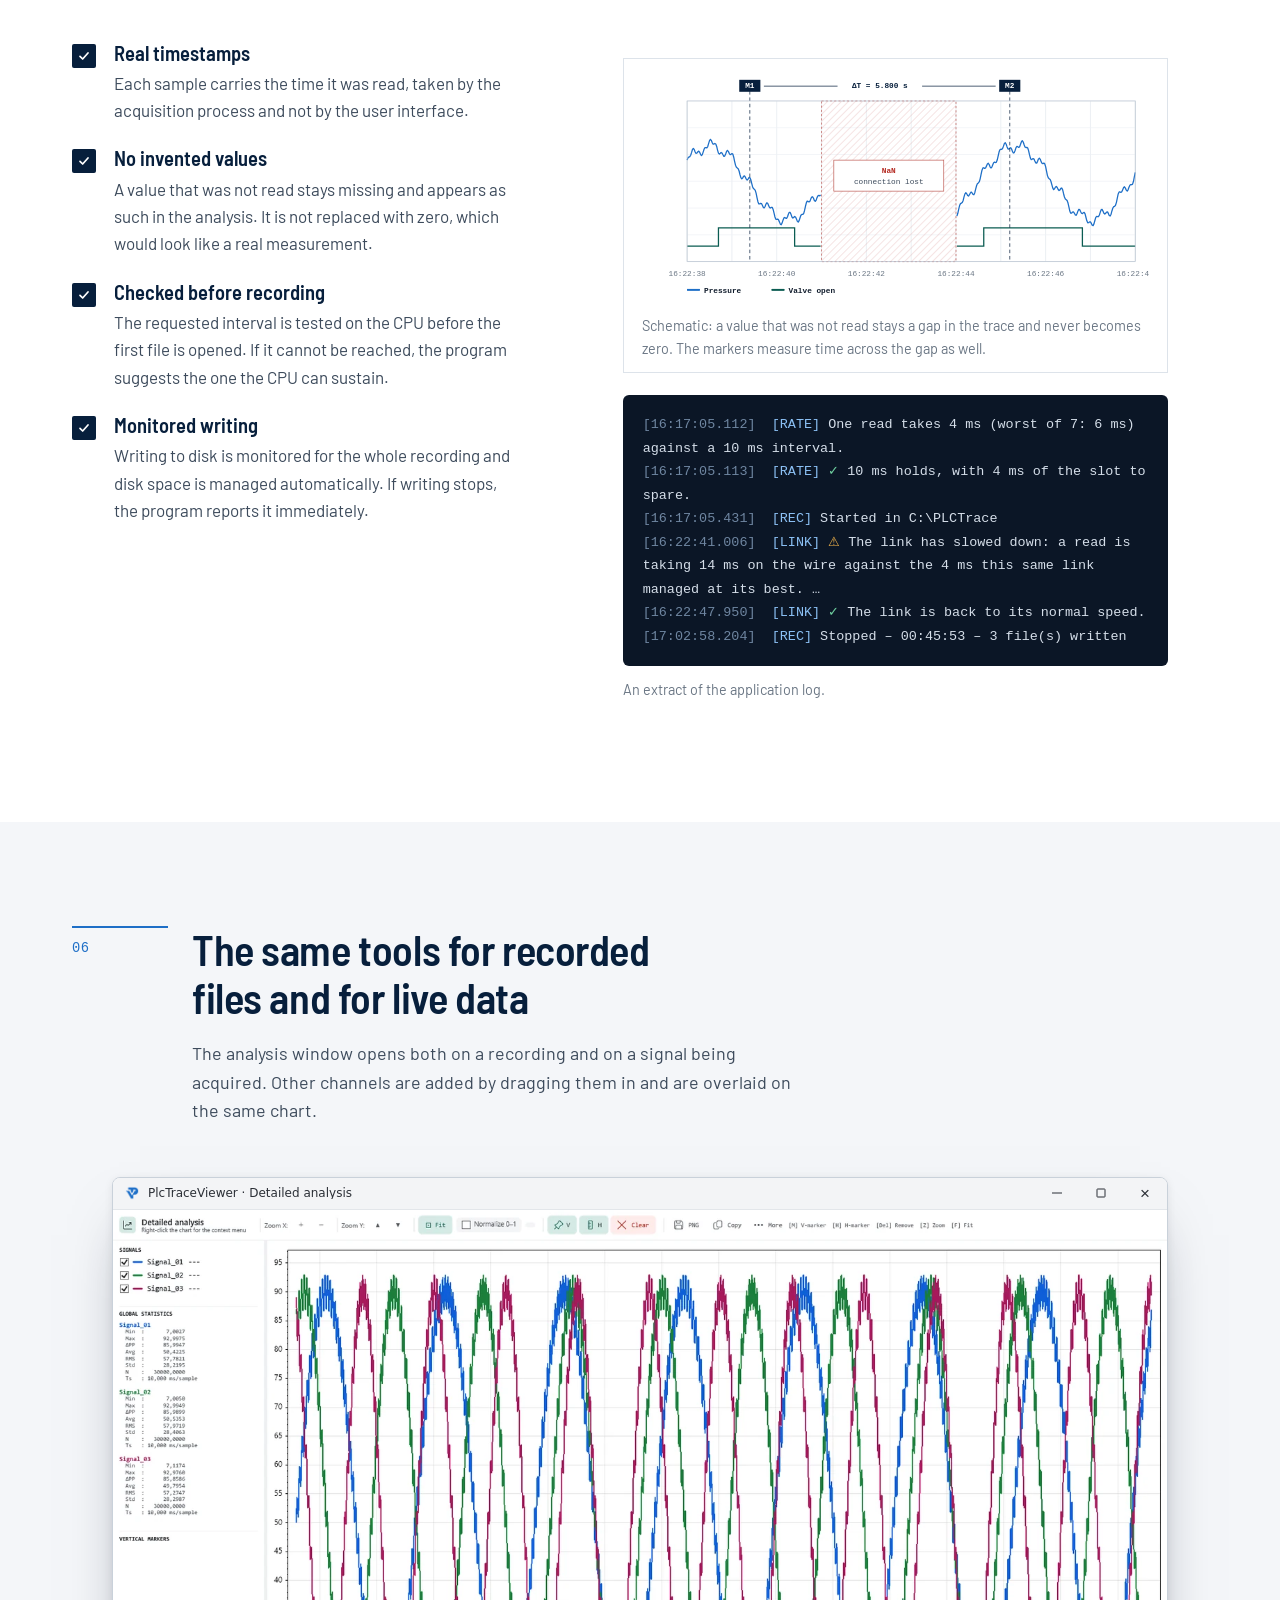
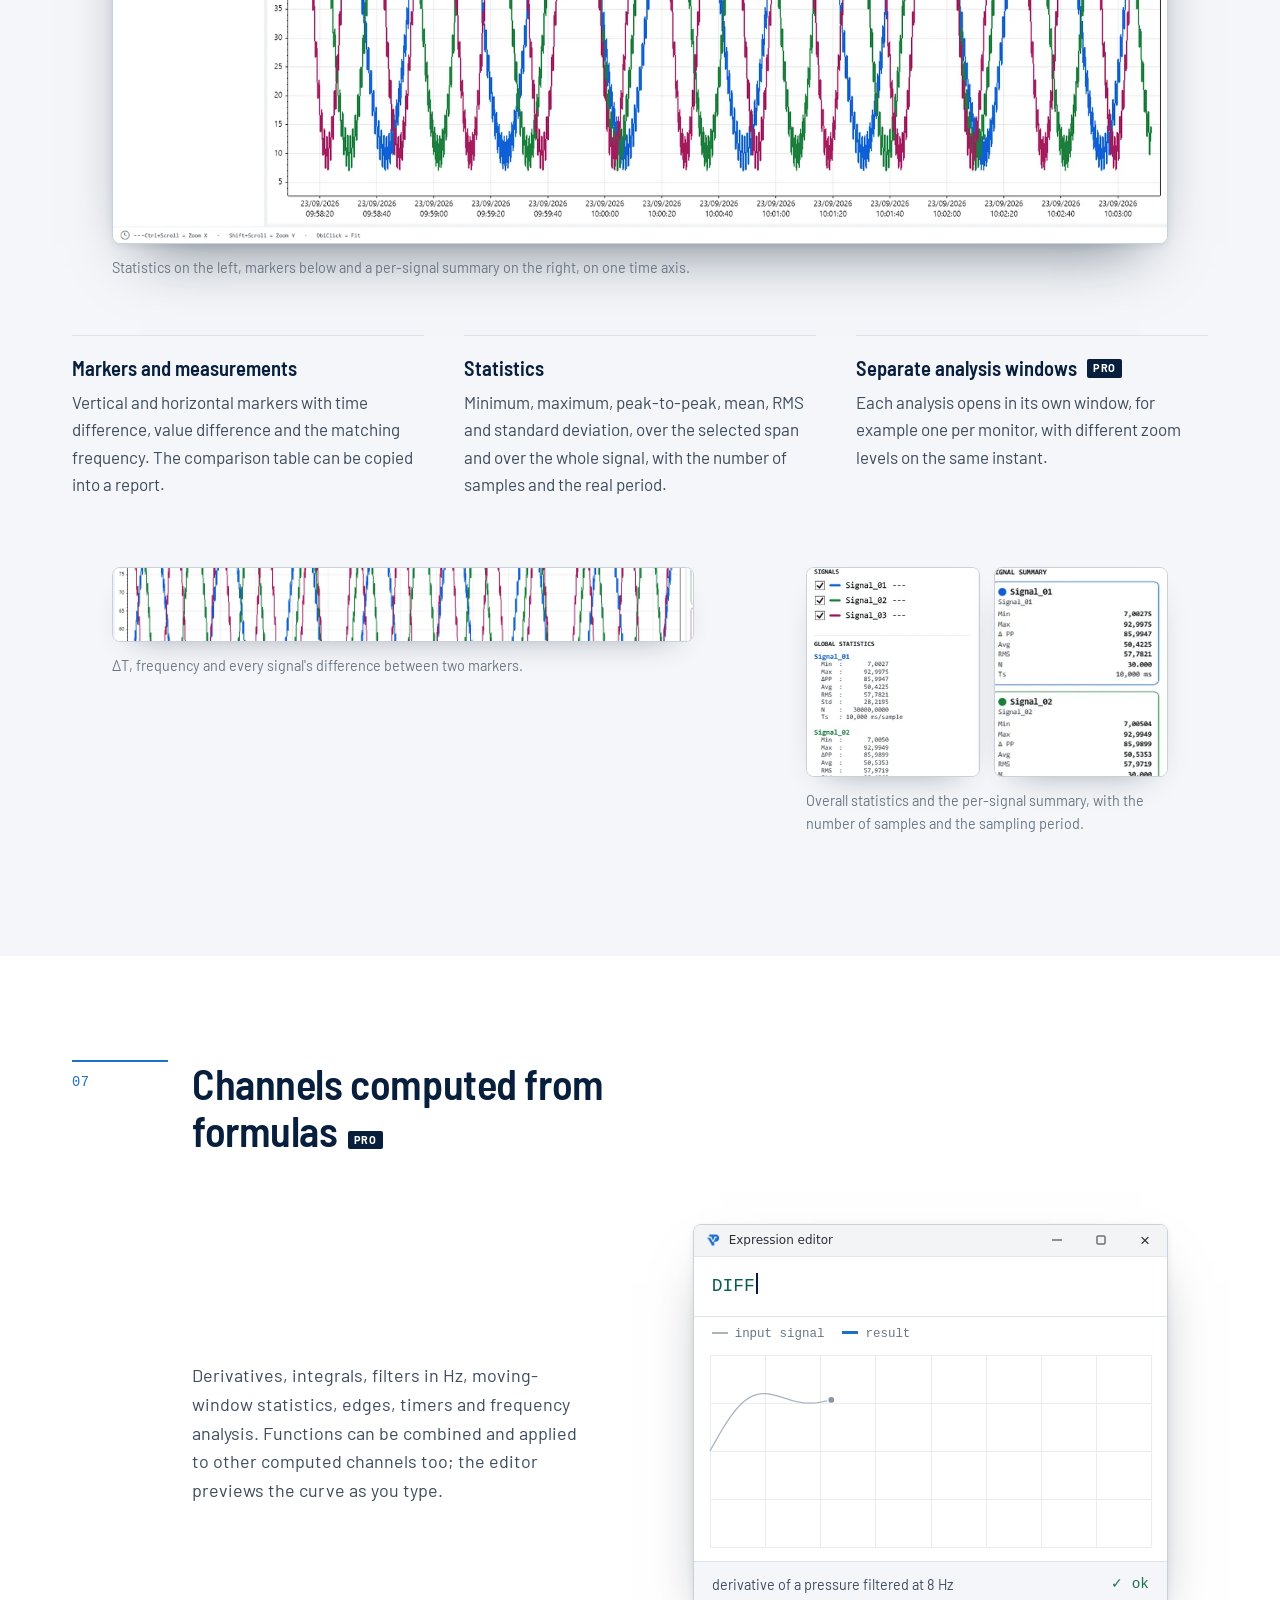
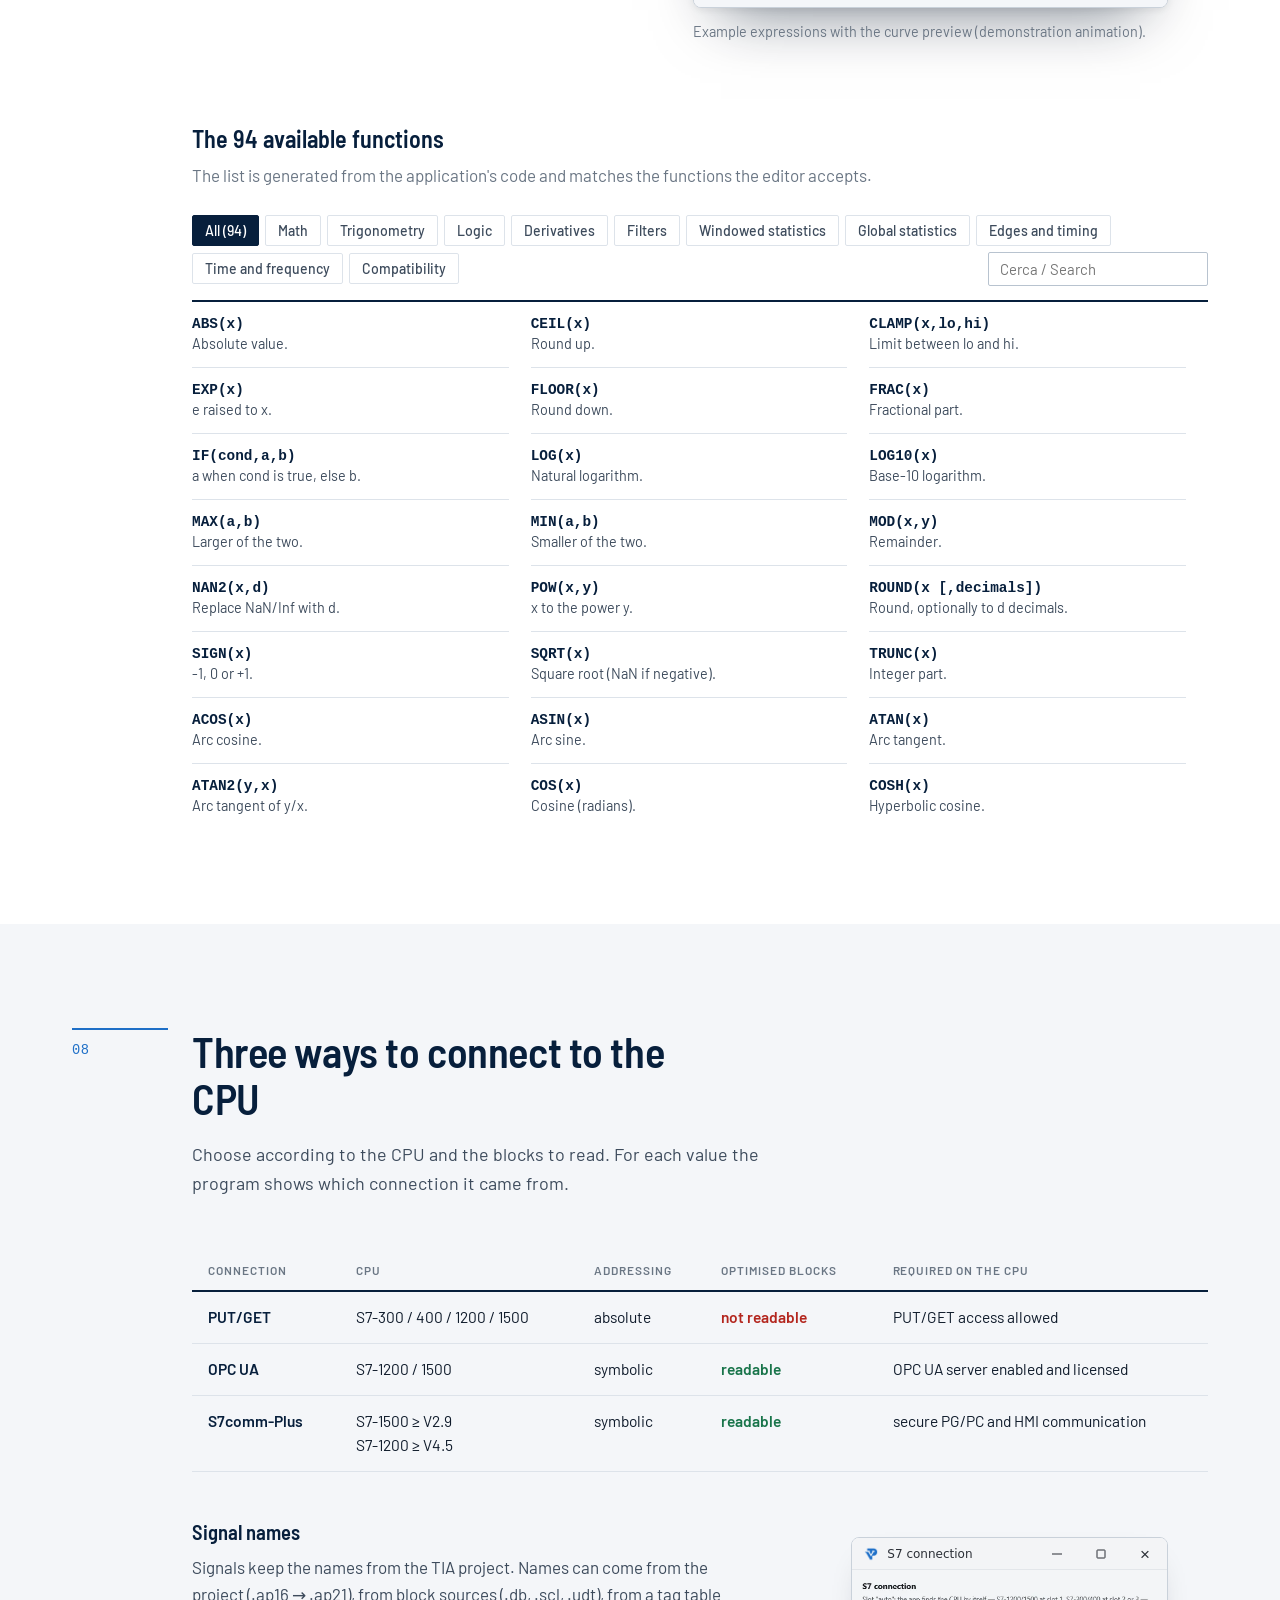
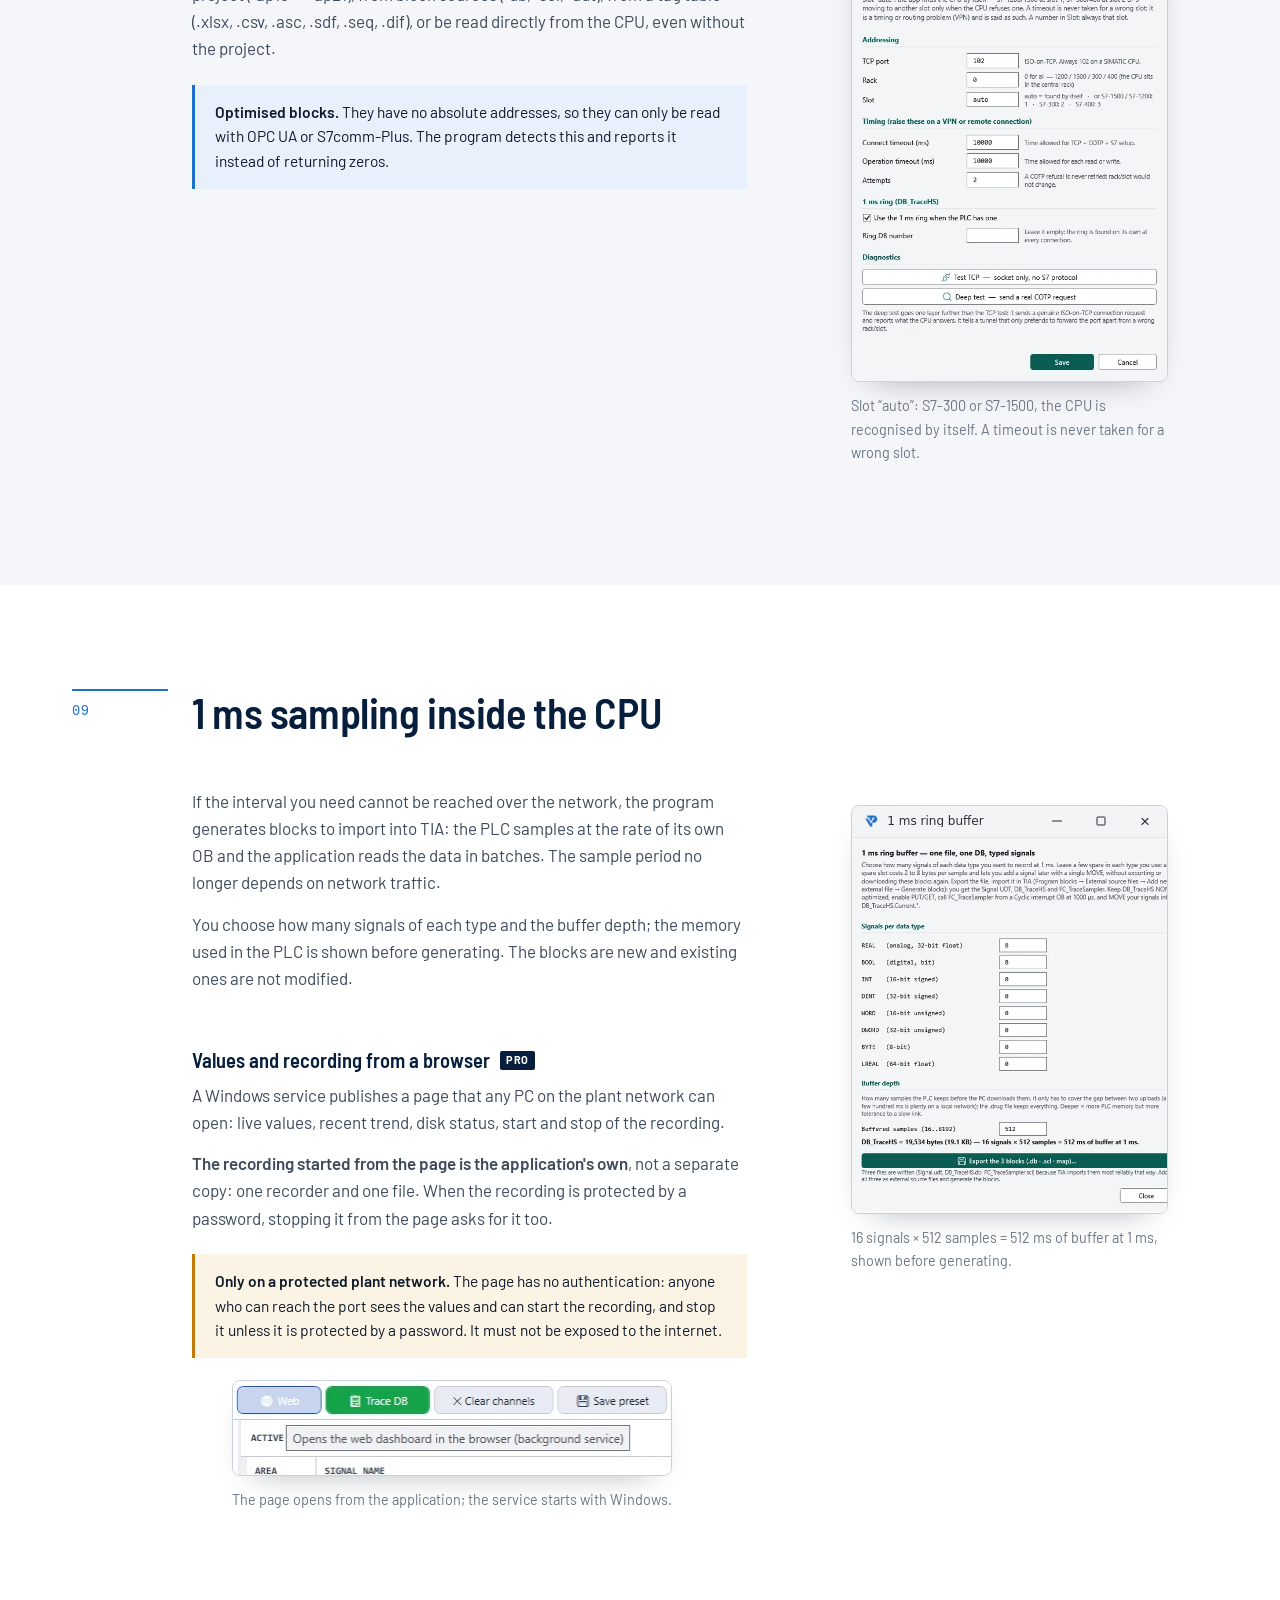
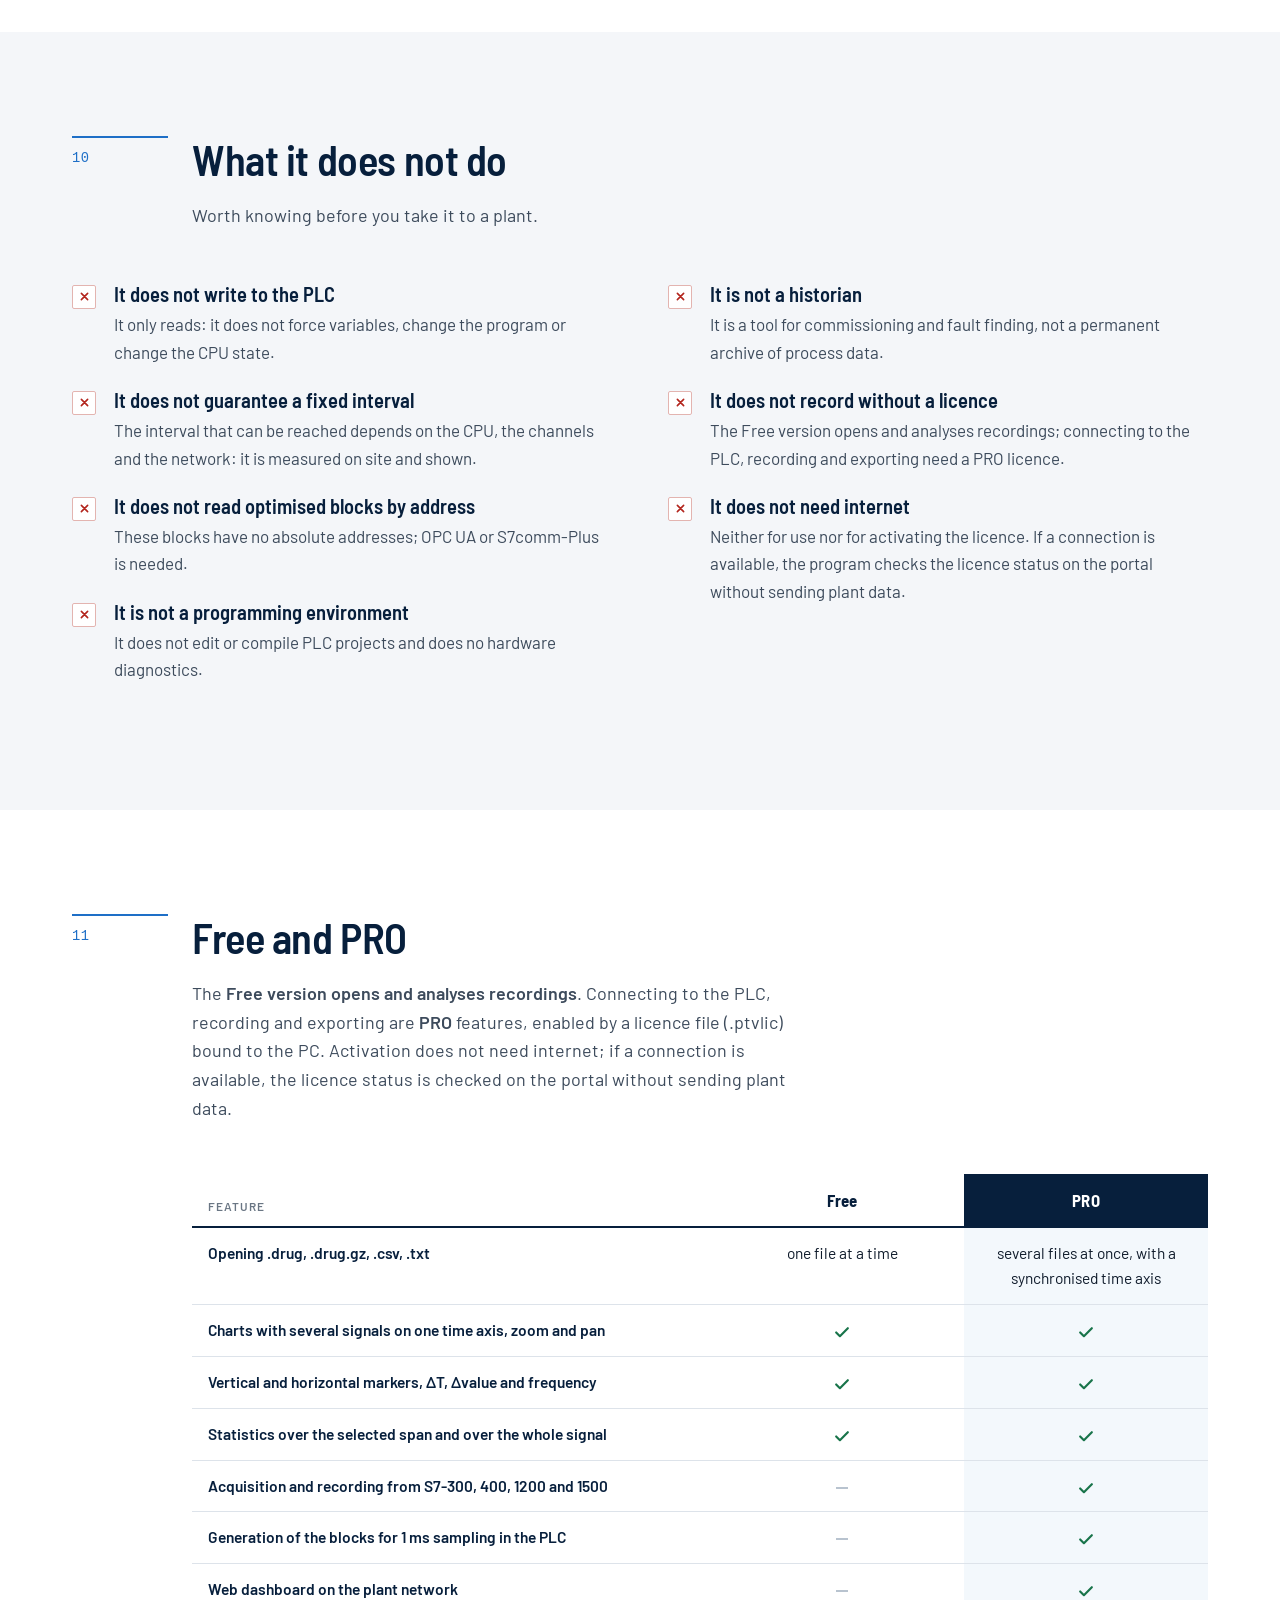
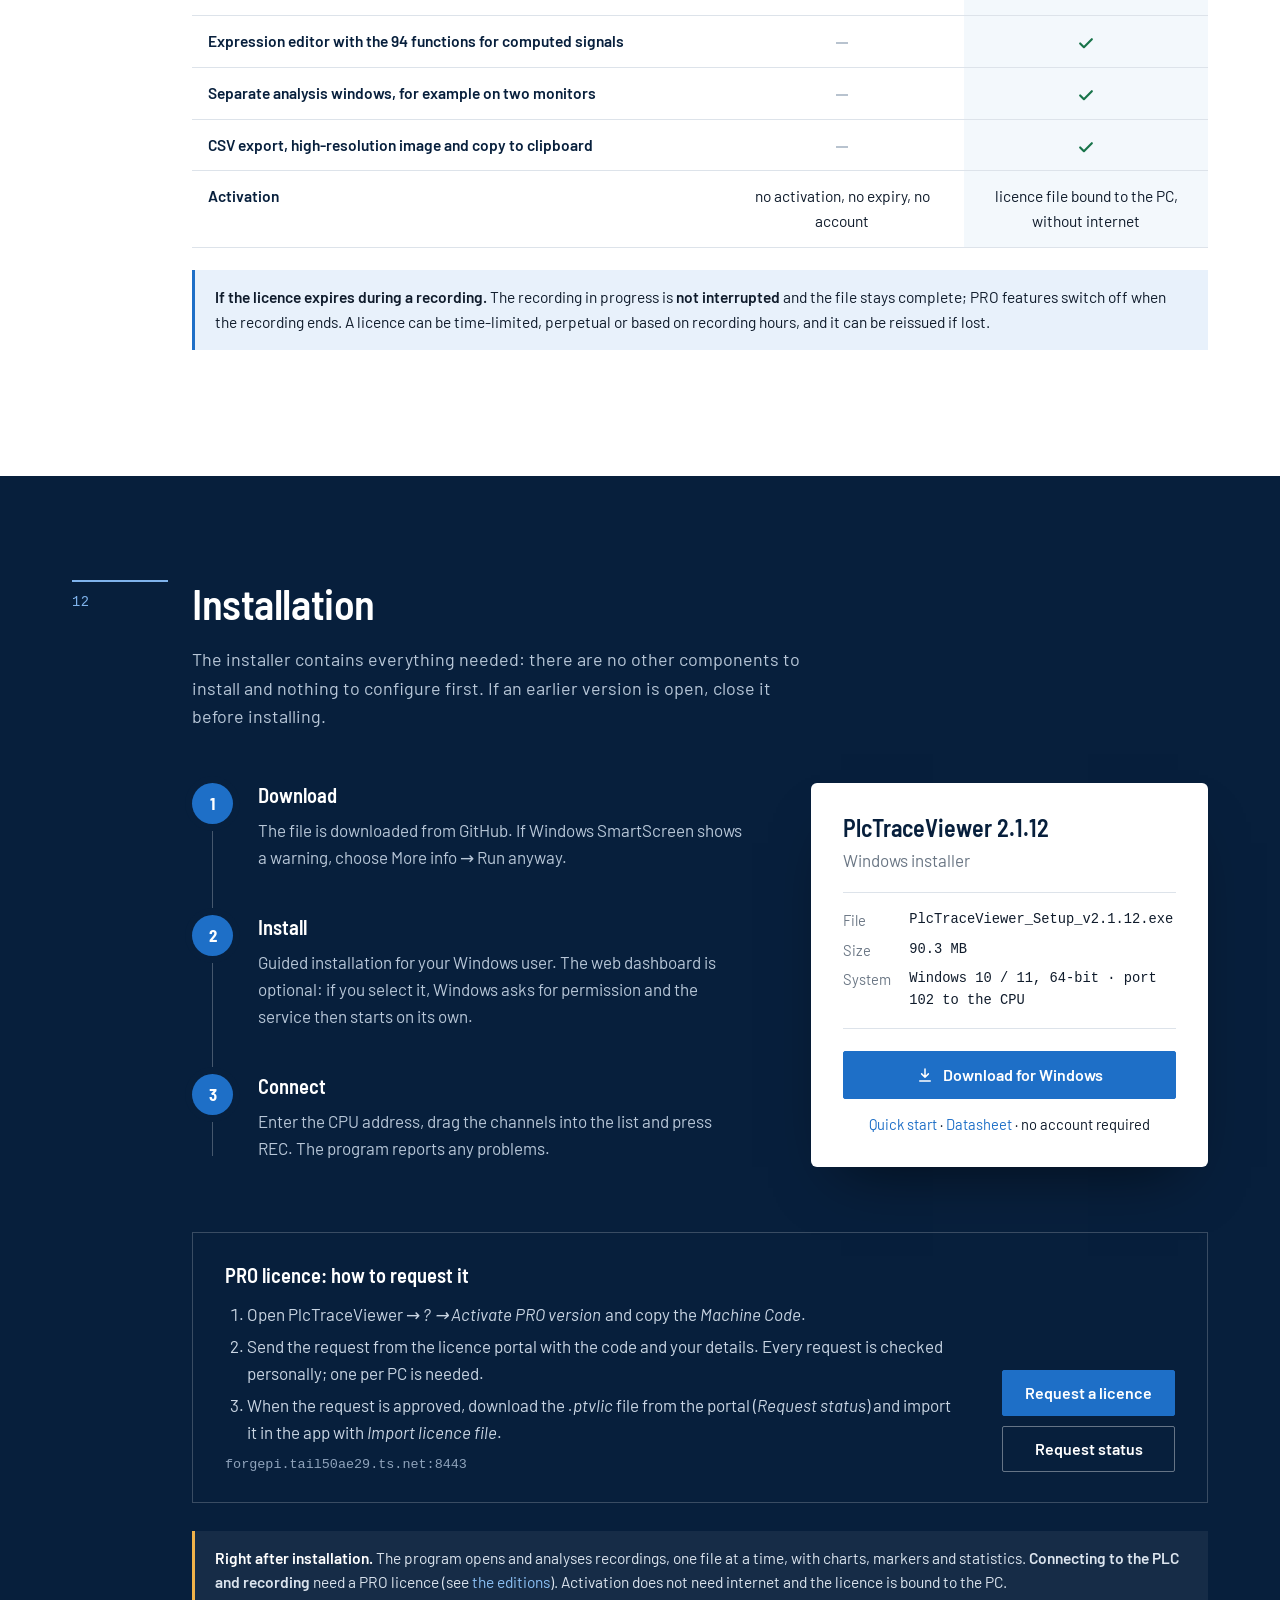
==== commit 2c64dc75: "Site: PLC Trace Viewer 2.1.12 (setup, version, size; S7 setup picture with slot auto; recording prot" ====
--- a/index.html
+++ b/index.html
@@ -28,7 +28,7 @@
   "name":"PlcTraceViewer",
   "applicationCategory":"EngineeringApplication",
   "operatingSystem":"Windows 10, Windows 11 (64-bit)",
-  "softwareVersion":"2.1.11",
+  "softwareVersion":"2.1.12",
   "author":{"@type":"Person","name":"Leonardo Dogariu"},
   "description":"Signal recorder and analyser for S7-300, 400, 1200 and 1500 PLCs: acquisition over PUT/GET, OPC UA and S7comm-Plus, recording with the real read time of every sample, analysis with markers, statistics and 94 functions for computed signals.",
   "offers":{"@type":"Offer","price":"0","priceCurrency":"EUR","description":"Free edition; PRO features enabled by a licence file, activated without internet"}
@@ -39,7 +39,7 @@
 
 <header class="top">
   <div class="wrap">
-    <a class="brand" href="index.html"><img src="assets/img/ptv-mark-64.png" width="30" height="30" alt=""><span>PlcTraceViewer</span><small>2.1.11</small></a>
+    <a class="brand" href="index.html"><img src="assets/img/ptv-mark-64.png" width="30" height="30" alt=""><span>PlcTraceViewer</span><small>2.1.12</small></a>
     <nav>
       <a href="#prodotto" data-it>Prodotto</a><a href="#prodotto" data-en>Product</a>
       <a href="#analisi" data-it>Analisi</a><a href="#analisi" data-en>Analysis</a>
@@ -119,7 +119,7 @@
 <section class="plate-sec">
   <div class="wrap">
     <dl class="plate">
-      <div class="id"><img src="assets/img/ptv-mark-64.png" alt=""><div><b>PlcTraceViewer</b><span><span data-it>versione</span><span data-en>version</span> 2.1.11</span></div></div>
+      <div class="id"><img src="assets/img/ptv-mark-64.png" alt=""><div><b>PlcTraceViewer</b><span><span data-it>versione</span><span data-en>version</span> 2.1.12</span></div></div>
       <div><dt>CPU</dt><dd>S7-300 · 400 · 1200 · 1500</dd></div>
       <div><dt data-it>Collegamento</dt><dt data-en>Connection</dt><dd>PUT/GET · OPC UA · S7comm-Plus</dd></div>
       <div><dt data-it>Progetti TIA</dt><dt data-en>TIA projects</dt><dd>V16 → V21</dd></div>
@@ -553,9 +553,9 @@
       <figure>
         <div class="win flat" style="max-width:440px">
           <div class="win-bar"><img src="assets/img/ptv-mark-64.png" alt=""><span data-it>Collegamento S7</span><span data-en>S7 connection</span><span class="c"><i></i><i></i><i></i></span></div>
-          <img src="assets/img/dialog-s7.webp" width="545" height="651" loading="lazy" decoding="async" data-zoom="assets/img/dialog-s7.webp" alt="S7 connection settings: TCP port, rack, slot, connect and operation timeouts, attempts, TCP test and deep test.">
-        </div>
-        <figcaption><span data-it>Parametri espliciti: il programma non prova a caso altre famiglie di CPU o altri slot.</span><span data-en>Explicit parameters: the program does not guess other CPU families or slots.</span></figcaption>
+          <img src="assets/img/dialog-s7.webp" width="544" height="711" loading="lazy" decoding="async" data-zoom="assets/img/dialog-s7.webp" alt="S7 connection settings: TCP port, rack, slot auto, connect and operation timeouts, attempts, the 1 ms ring, TCP test and deep test.">
+        </div>
+        <figcaption><span data-it>Slot &laquo;auto&raquo;: S7-300 o S7-1500, la CPU si riconosce da sola. Un tempo scaduto non viene mai scambiato per uno slot sbagliato.</span><span data-en>Slot &ldquo;auto&rdquo;: S7-300 or S7-1500, the CPU is recognised by itself. A timeout is never taken for a wrong slot.</span></figcaption>
       </figure>
     </div>
   </div>
@@ -581,12 +581,12 @@
         <h3 id="web" style="margin-top:56px"><span data-it>Valori e registrazione dal browser</span><span data-en>Values and recording from a browser</span><span class="pro">PRO</span></h3>
         <p style="color:var(--ink-2)" data-it>Un servizio di Windows pubblica una pagina accessibile da qualsiasi PC della rete di impianto: valori in tempo reale, andamento recente, stato del disco, avvio e arresto della registrazione.</p>
         <p style="color:var(--ink-2)" data-en>A Windows service publishes a page that any PC on the plant network can open: live values, recent trend, disk status, start and stop of the recording.</p>
-        <p style="color:var(--ink-2)" data-it><strong>La registrazione avviata dalla pagina è la stessa dell'applicazione</strong>, non una copia separata: un solo registratore e un solo file.</p>
-        <p style="color:var(--ink-2)" data-en><strong>The recording started from the page is the application's own</strong>, not a separate copy: one recorder and one file.</p>
+        <p style="color:var(--ink-2)" data-it><strong>La registrazione avviata dalla pagina è la stessa dell'applicazione</strong>, non una copia separata: un solo registratore e un solo file. Se la registrazione è protetta da password, anche lo stop dalla pagina la chiede.</p>
+        <p style="color:var(--ink-2)" data-en><strong>The recording started from the page is the application's own</strong>, not a separate copy: one recorder and one file. When the recording is protected by a password, stopping it from the page asks for it too.</p>
         <div class="note warn">
           <b data-it>Solo su una rete di impianto protetta.</b><b data-en>Only on a protected plant network.</b>
-          <span data-it> La pagina non ha autenticazione: chiunque raggiunga la porta vede i valori e può avviare o fermare la registrazione. Non va esposta a internet.</span>
-          <span data-en> The page has no authentication: anyone who can reach the port sees the values and can start or stop the recording. It must not be exposed to the internet.</span>
+          <span data-it> La pagina non ha autenticazione: chiunque raggiunga la porta vede i valori e può avviare la registrazione, e fermarla se non è protetta da password. Non va esposta a internet.</span>
+          <span data-en> The page has no authentication: anyone who can reach the port sees the values and can start the recording, and stop it unless it is protected by a password. It must not be exposed to the internet.</span>
         </div>
         <figure style="max-width:440px">
           <div class="win flat"><img src="assets/img/tip-web.webp" width="440" height="94" loading="lazy" decoding="async" alt="In-app hint for the web dashboard button."></div>
@@ -708,15 +708,15 @@
         </li>
       </ol>
       <div class="dl-card">
-        <h3>PlcTraceViewer 2.1.11</h3>
+        <h3>PlcTraceViewer 2.1.12</h3>
         <p style="color:var(--ink-3);margin:0" data-it>Programma di installazione per Windows</p>
         <p style="color:var(--ink-3);margin:0" data-en>Windows installer</p>
         <dl class="meta">
-          <dt>File</dt><dd>PlcTraceViewer_Setup_v2.1.11.exe</dd>
-          <dt data-it>Dimensione</dt><dt data-en>Size</dt><dd><span data-it>90,2 MB</span><span data-en>90.2 MB</span></dd>
+          <dt>File</dt><dd>PlcTraceViewer_Setup_v2.1.12.exe</dd>
+          <dt data-it>Dimensione</dt><dt data-en>Size</dt><dd><span data-it>90,3 MB</span><span data-en>90.3 MB</span></dd>
           <dt data-it>Sistema</dt><dt data-en>System</dt><dd><span data-it>Windows 10 / 11, 64 bit · porta 102 verso la CPU</span><span data-en>Windows 10 / 11, 64-bit · port 102 to the CPU</span></dd>
         </dl>
-        <a class="btn" href="https://github.com/leo25122/PlcTraceViewer-site/releases/download/v2.1.11/PlcTraceViewer_Setup_v2.1.11.exe">
+        <a class="btn" href="https://github.com/leo25122/PlcTraceViewer-site/releases/download/v2.1.12/PlcTraceViewer_Setup_v2.1.12.exe">
           <svg viewBox="0 0 24 24" fill="none" stroke="currentColor" stroke-width="2" stroke-linecap="round" stroke-linejoin="round"><path d="M12 4v11m0 0 4.5-4.5M12 15l-4.5-4.5M5 20h14"/></svg>
           <span data-it>Scarica per Windows</span><span data-en>Download for Windows</span>
         </a>
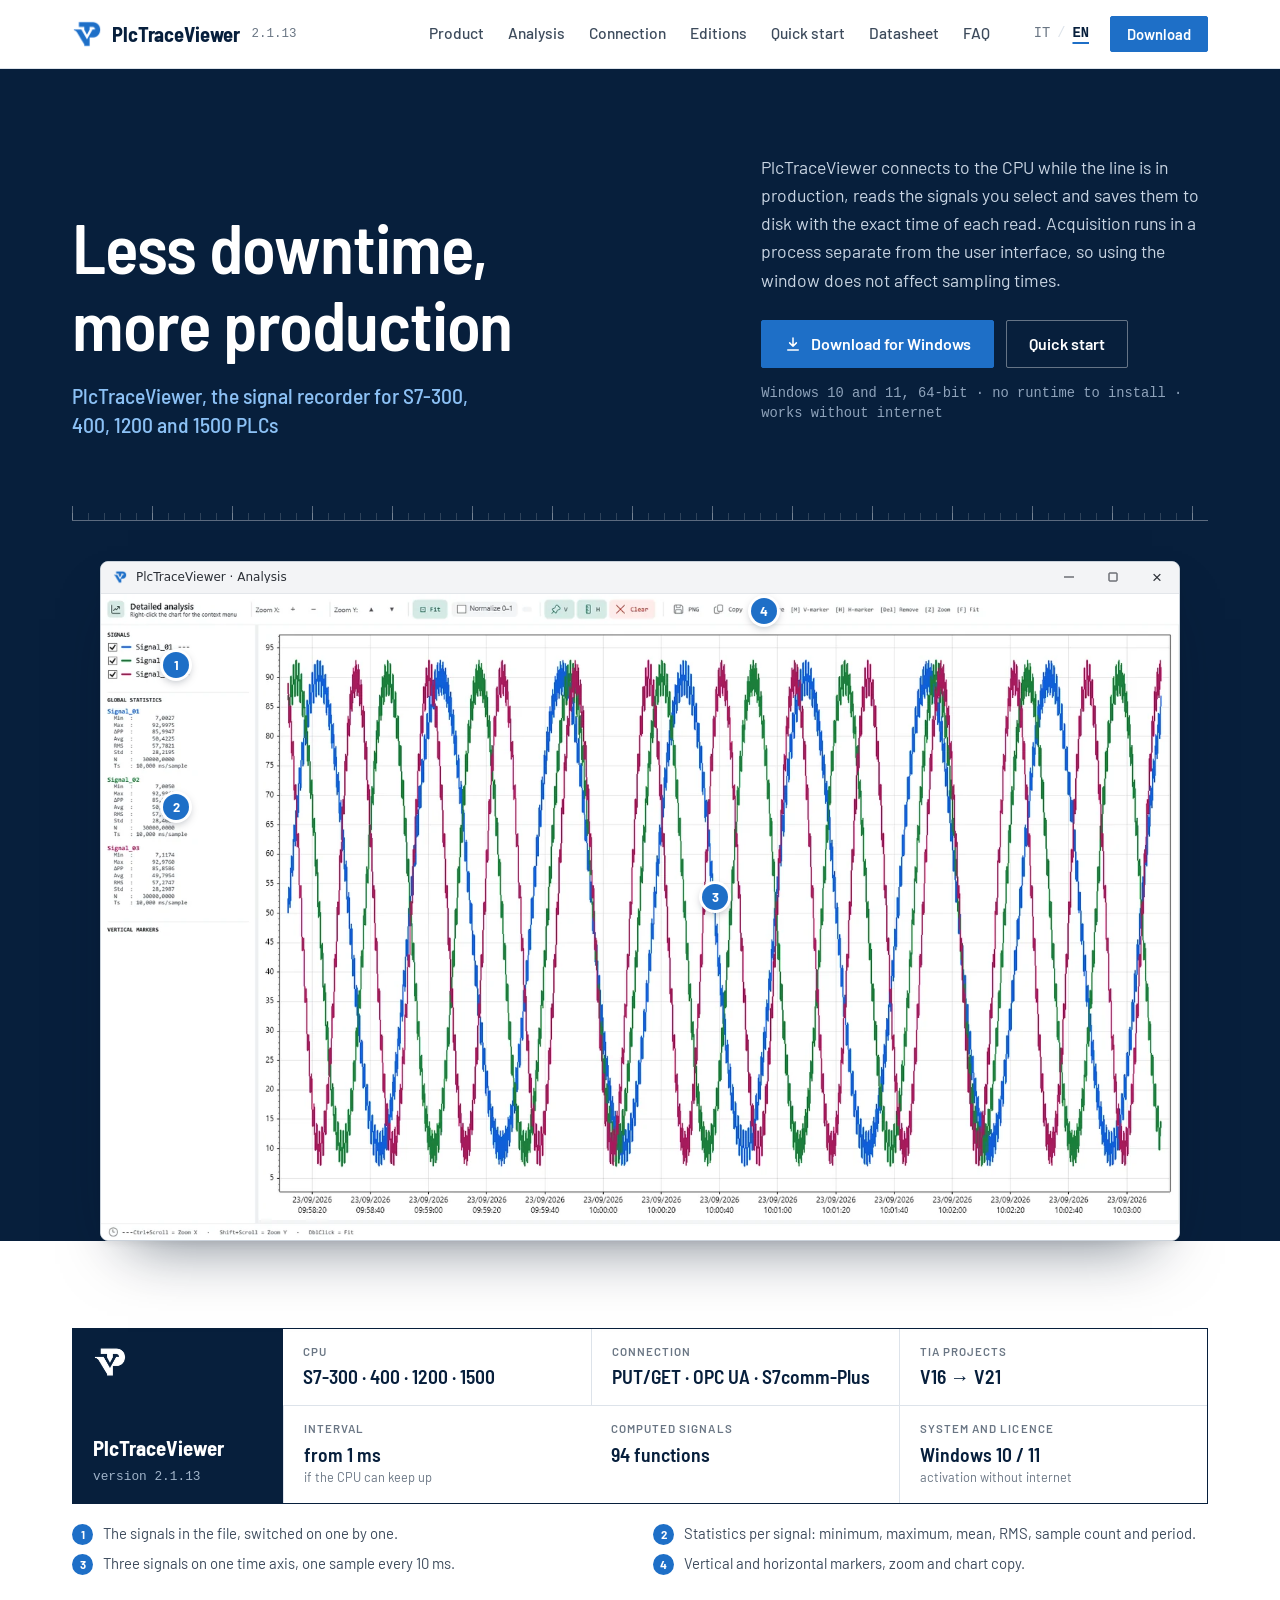
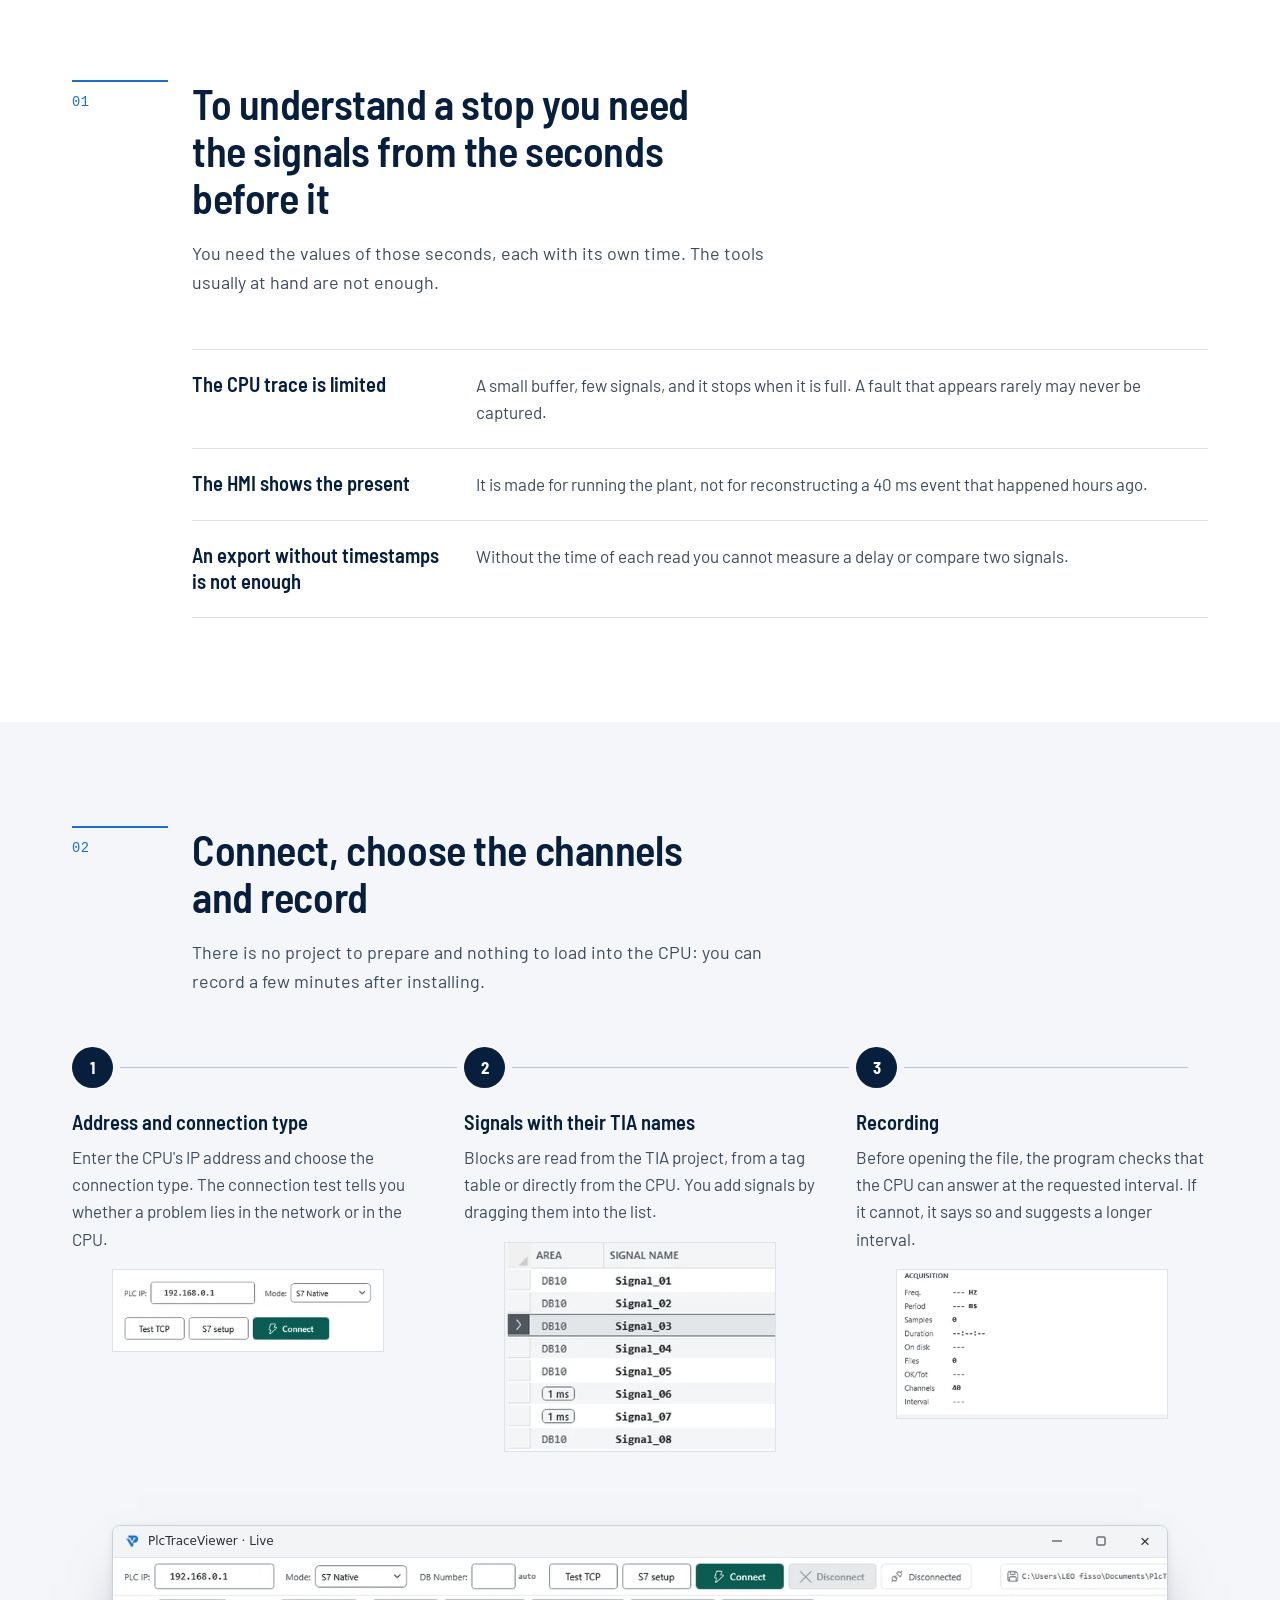
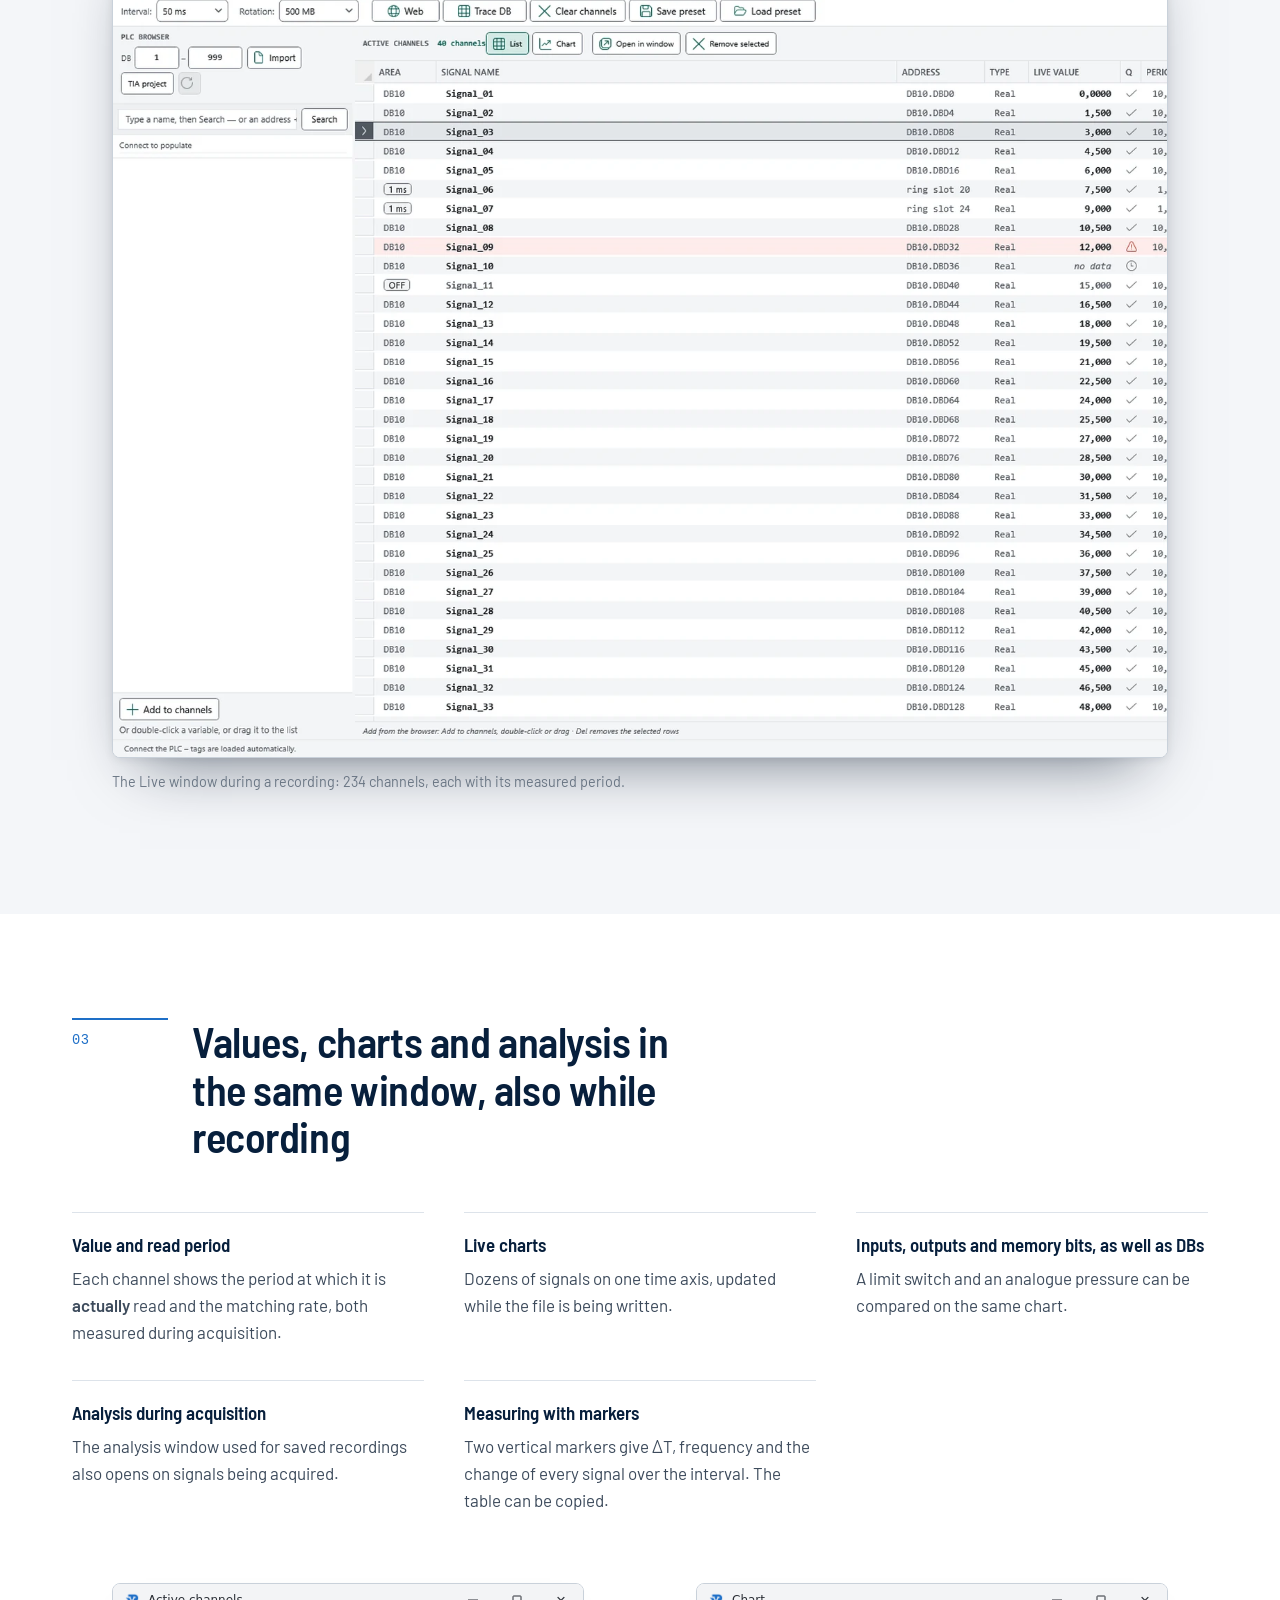
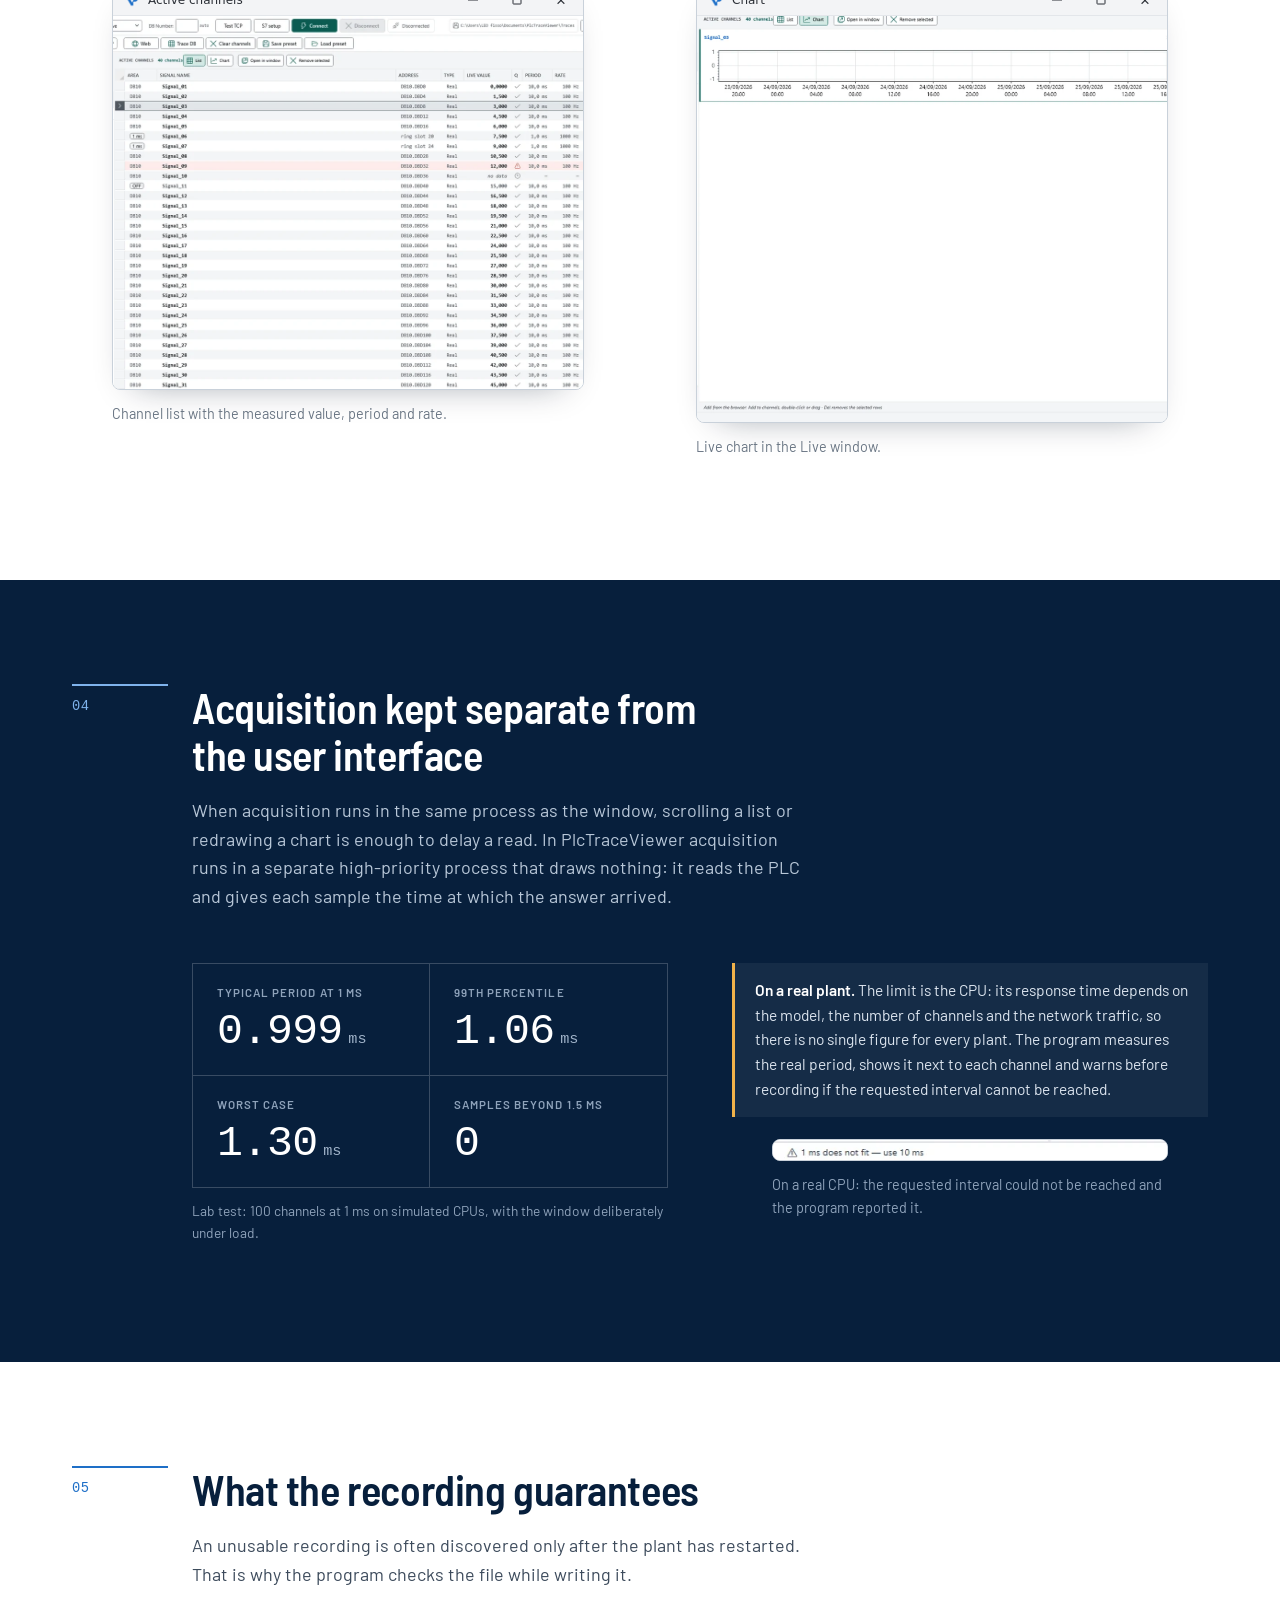
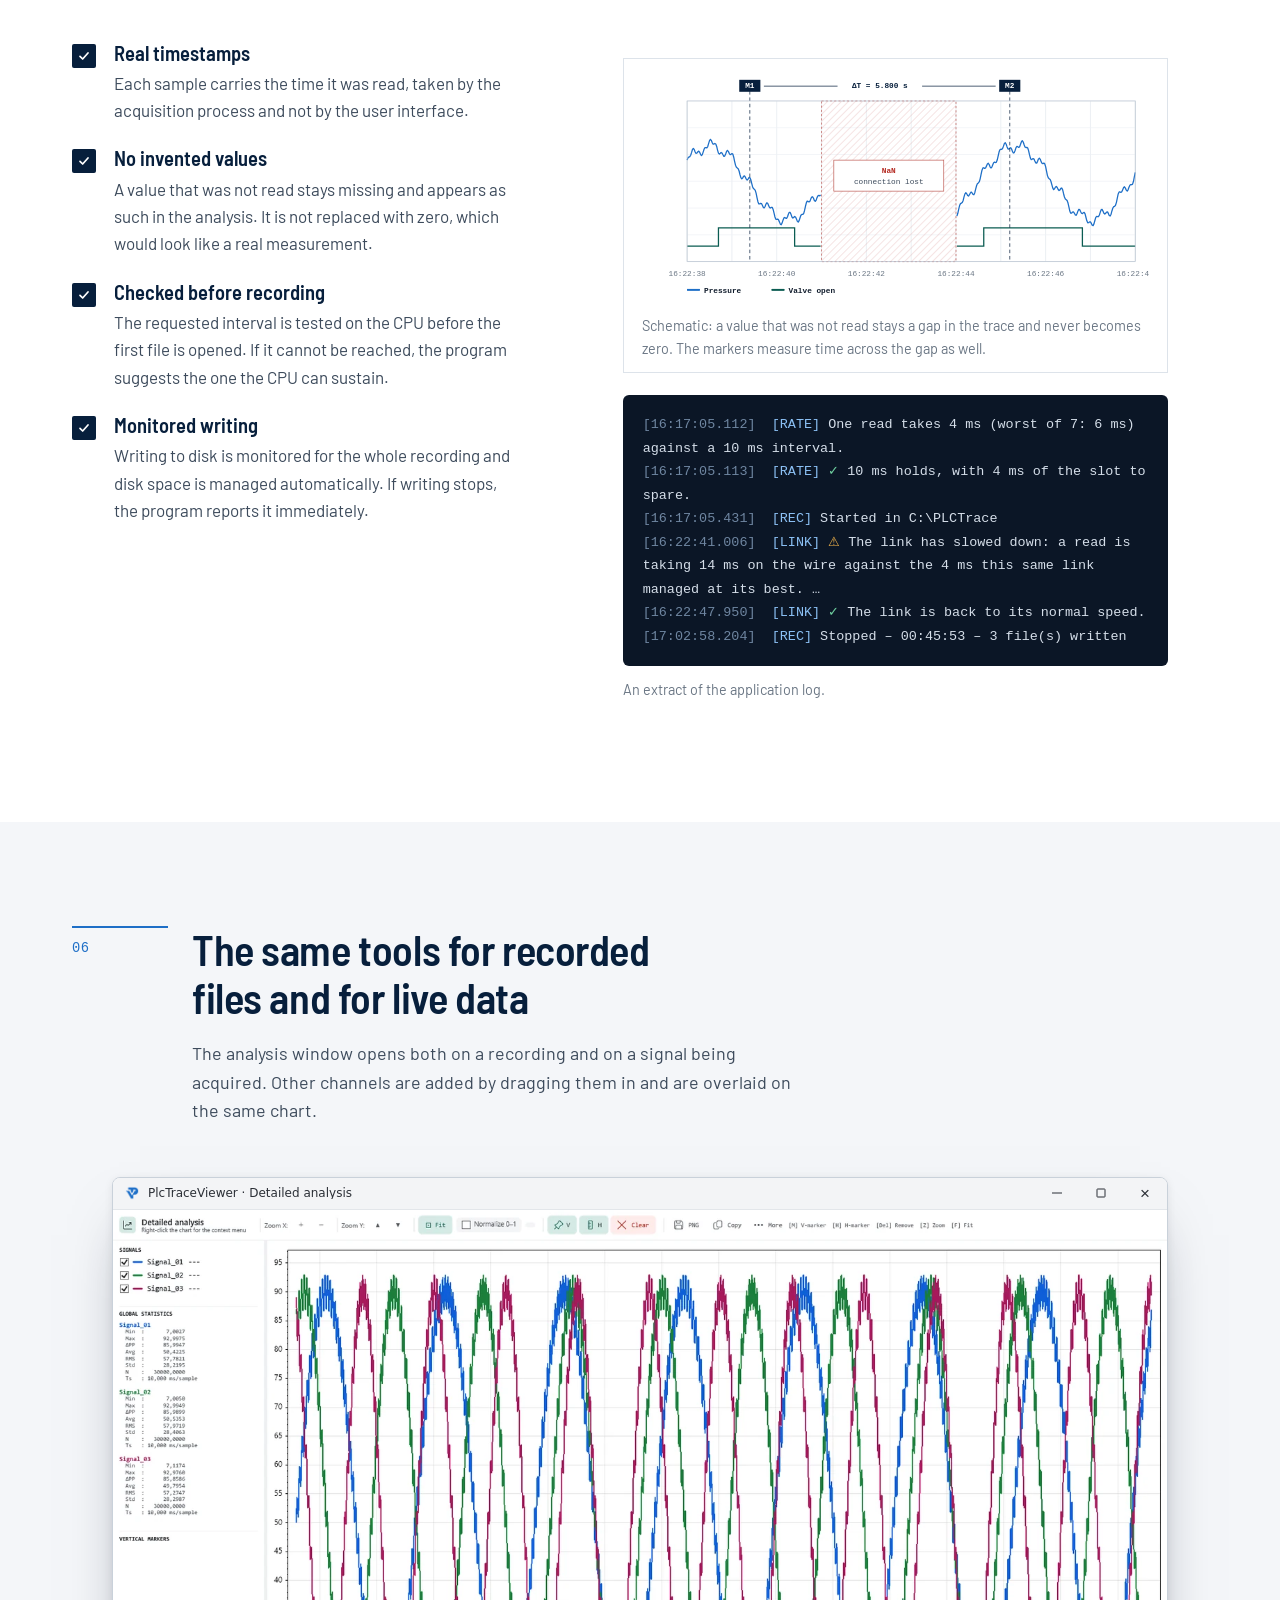
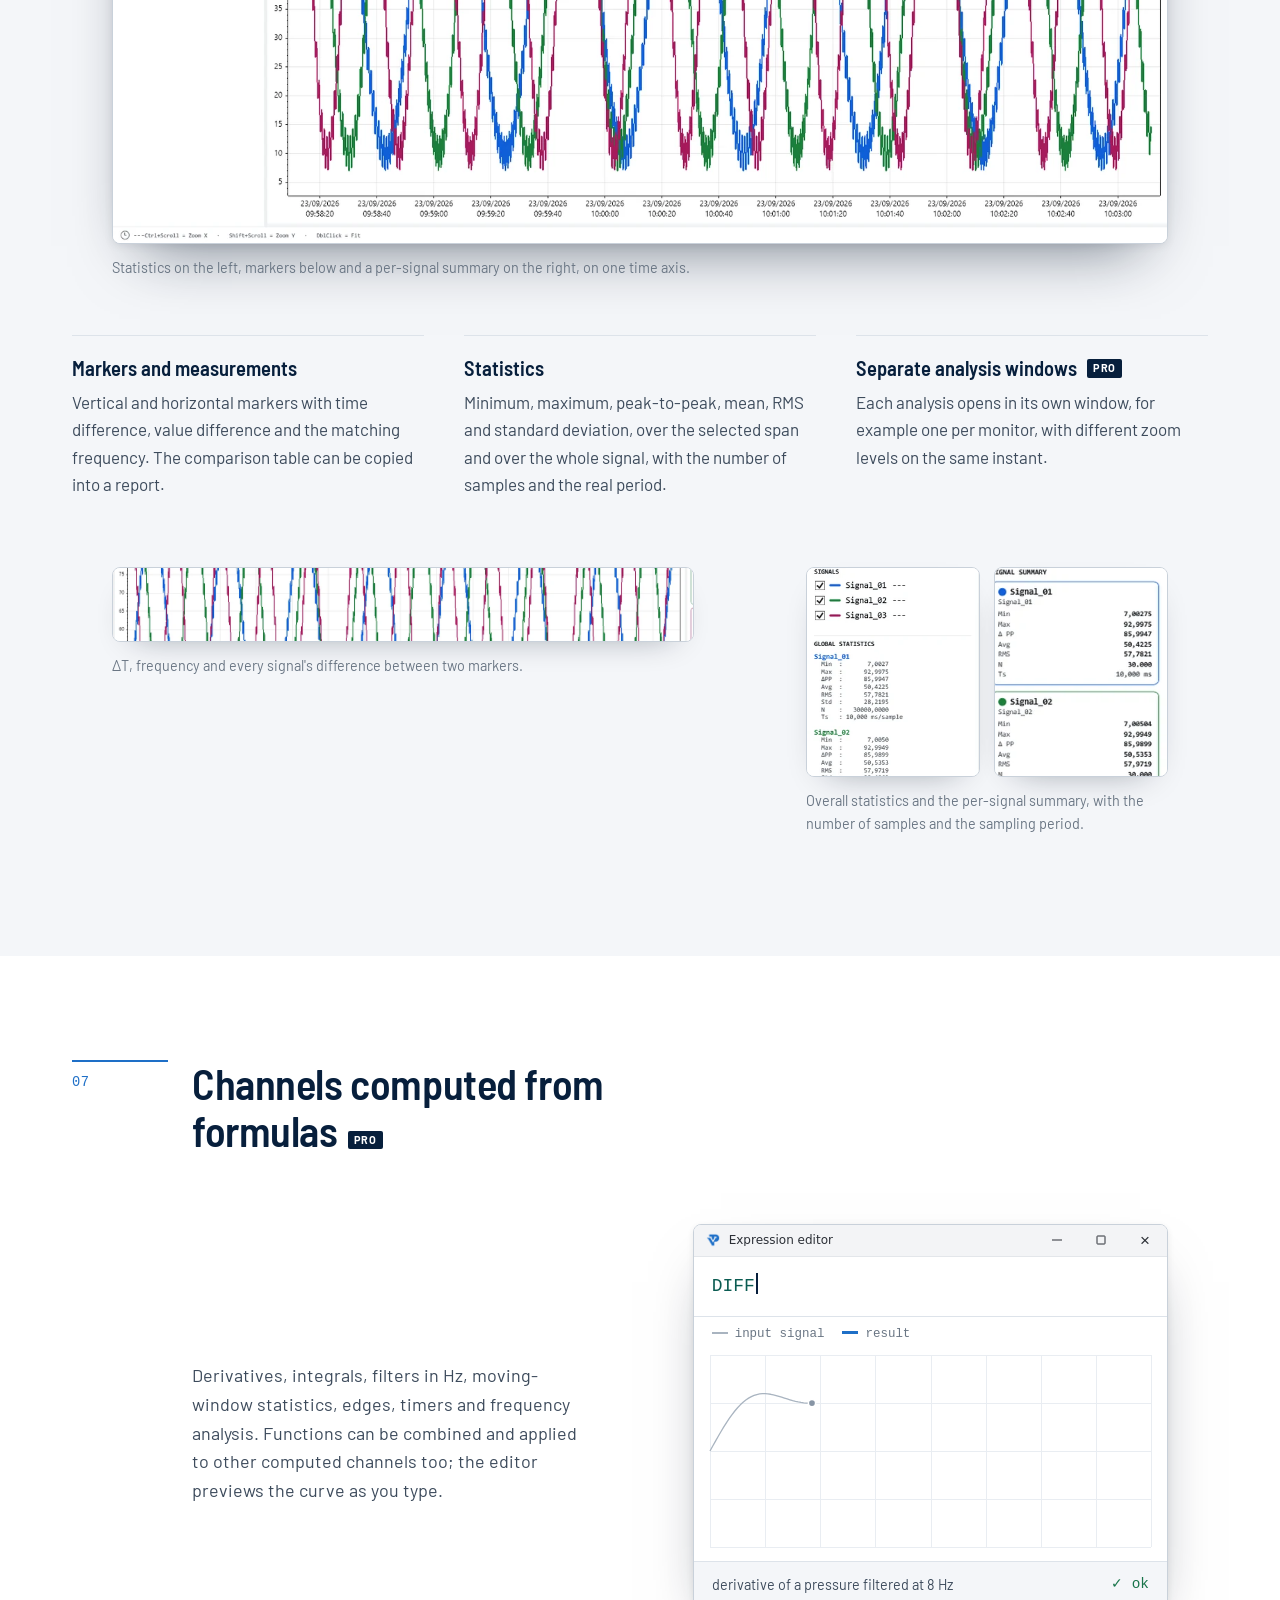
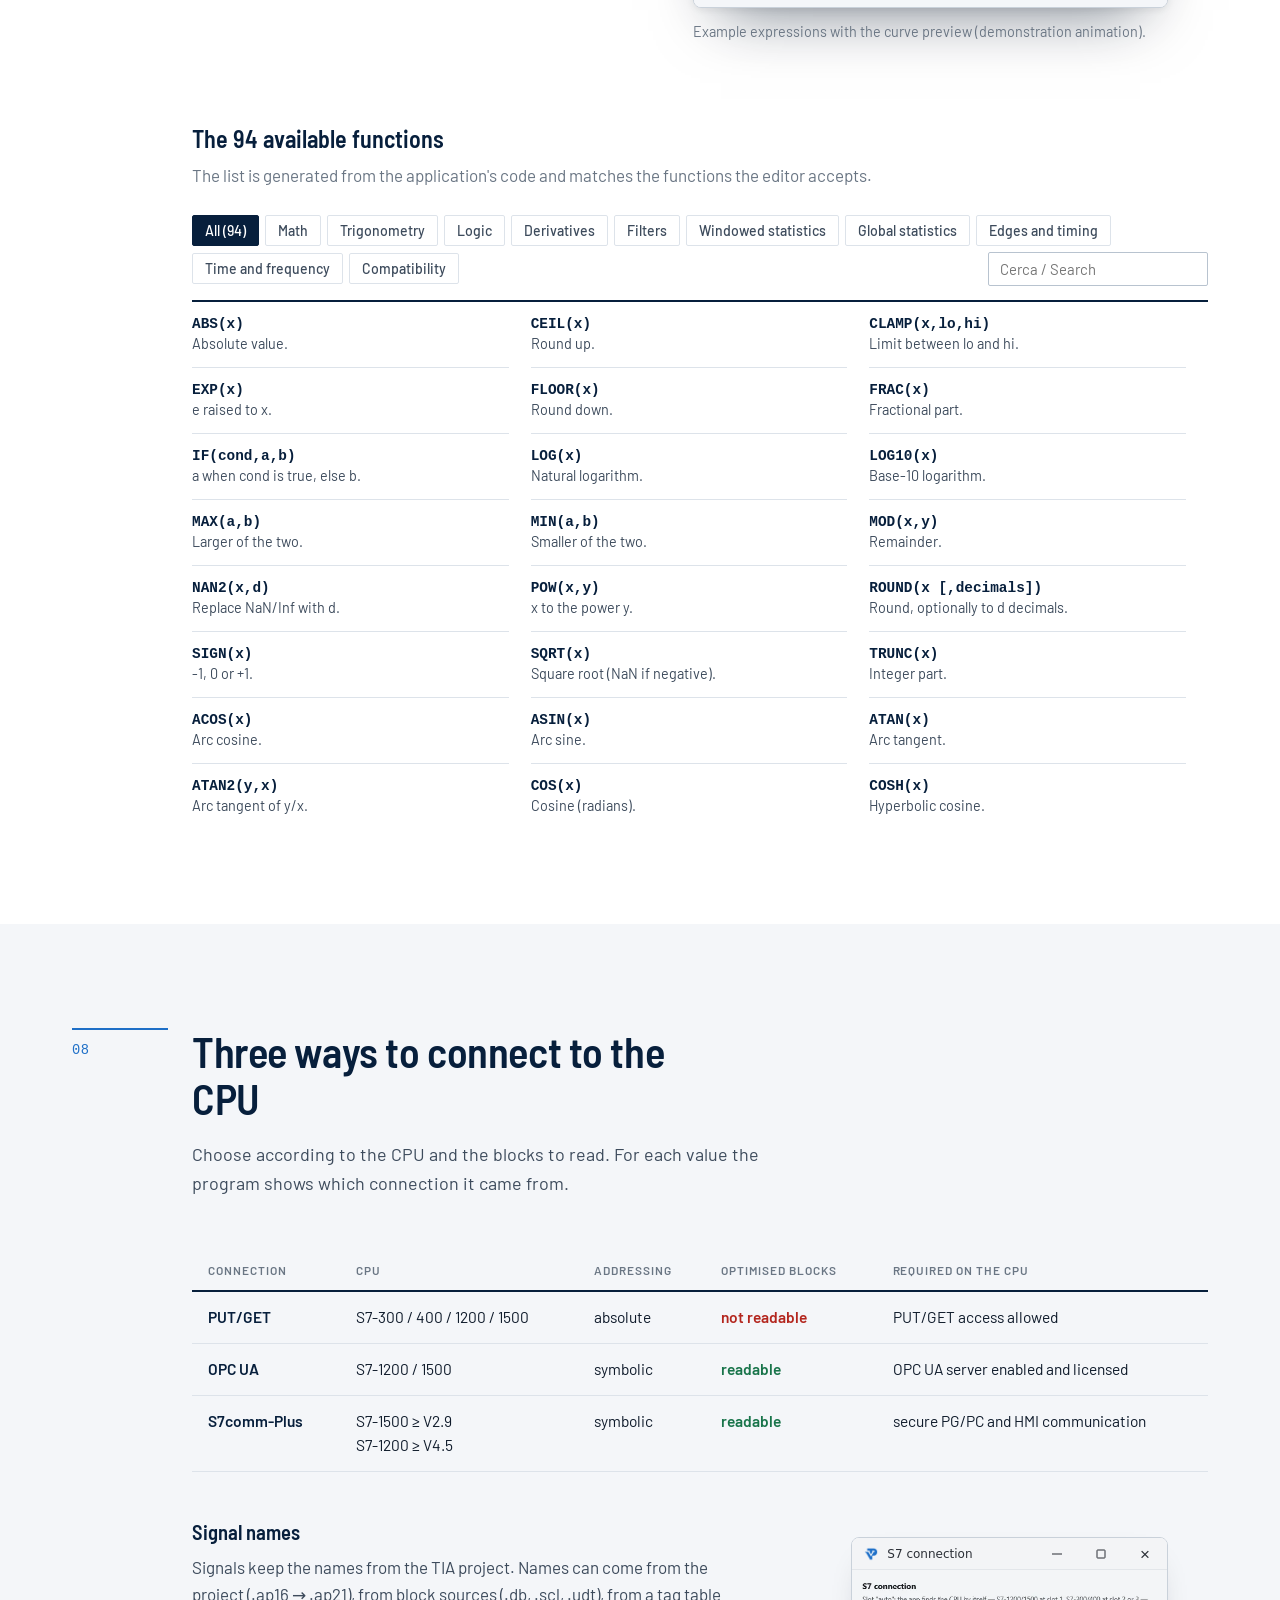
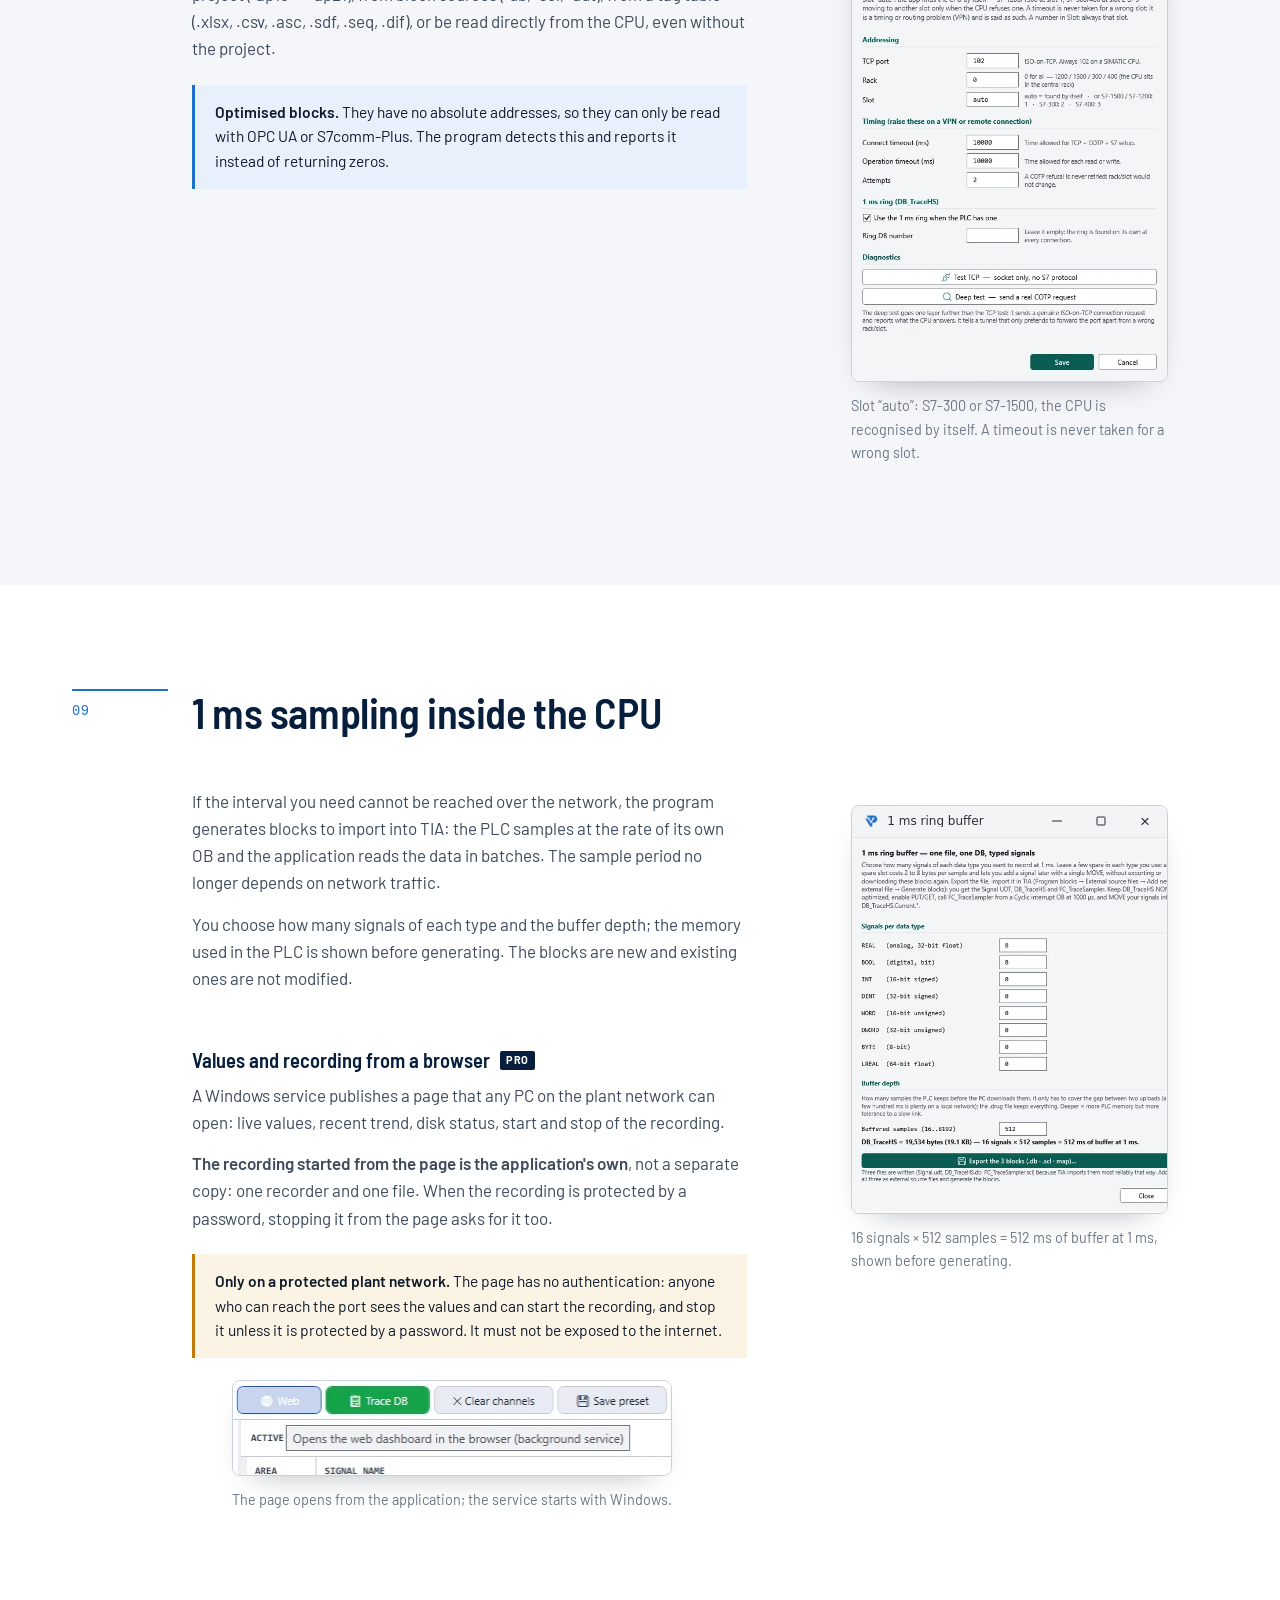
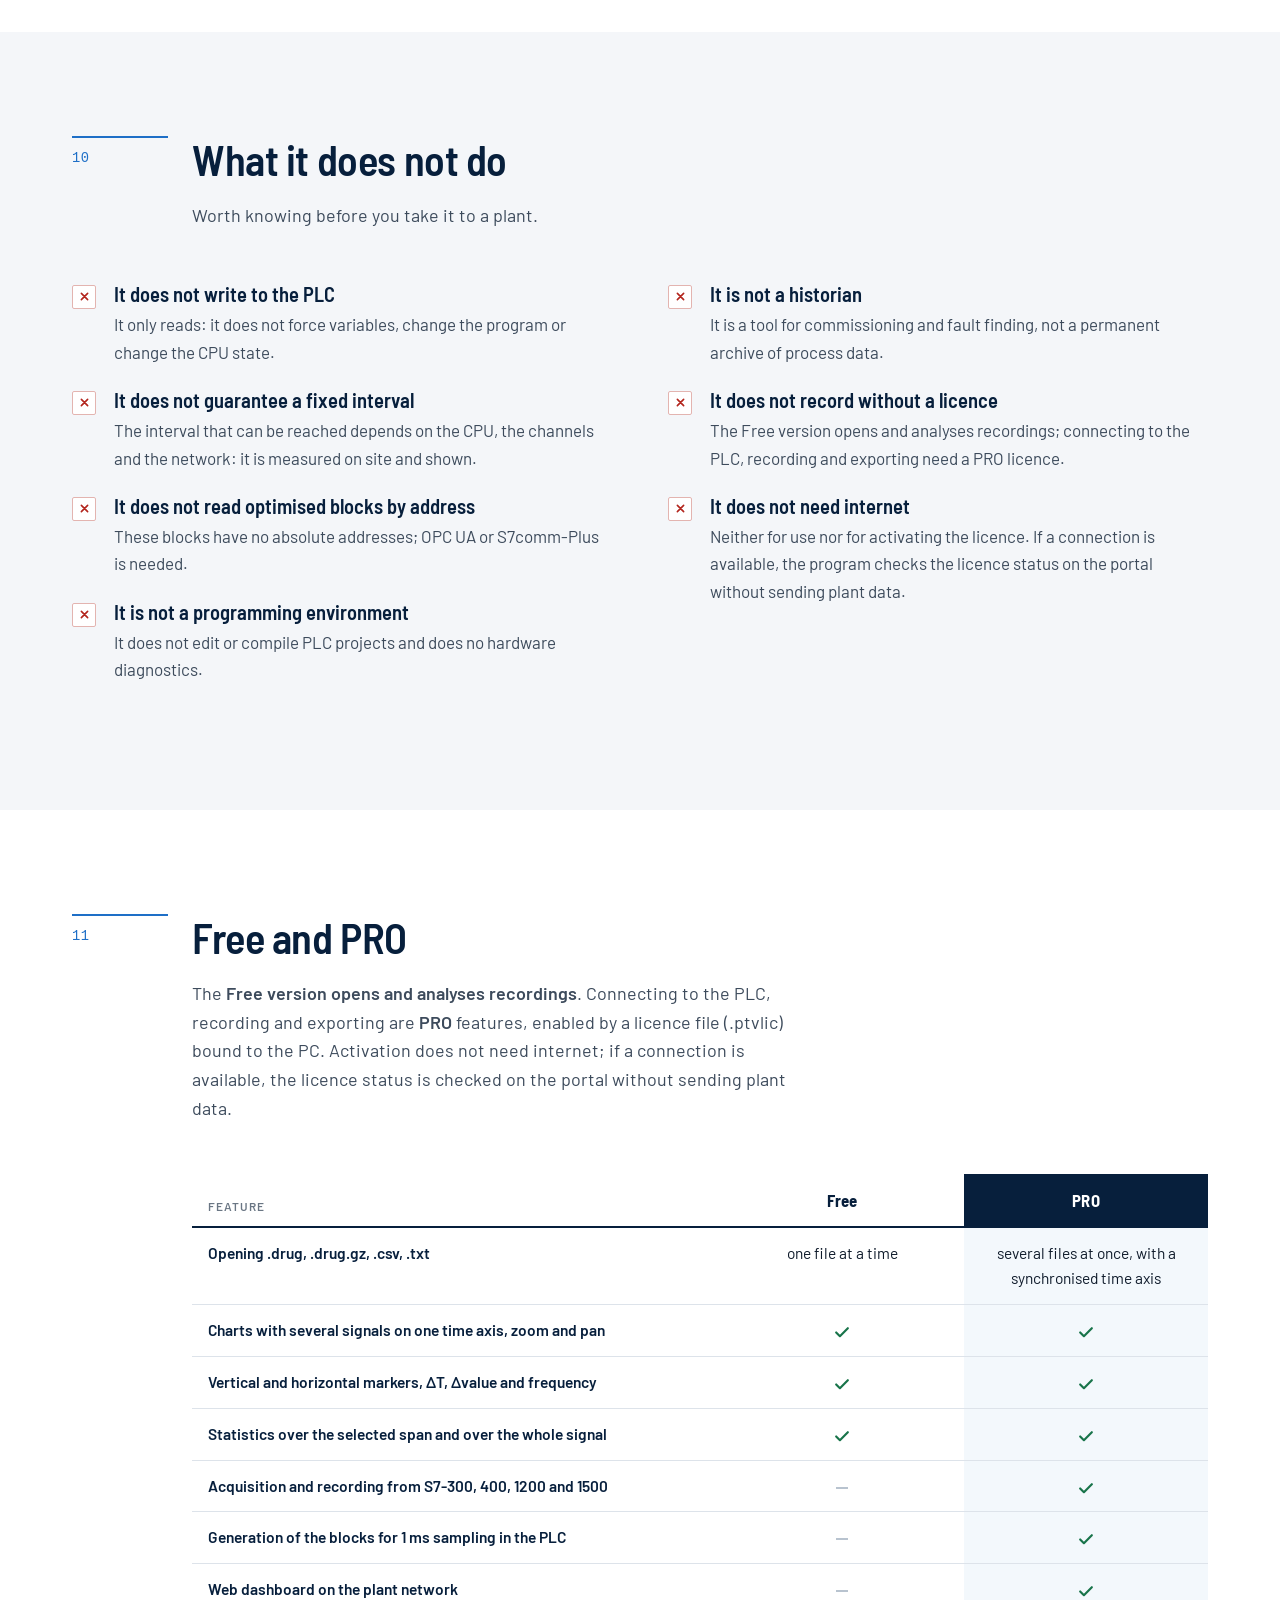
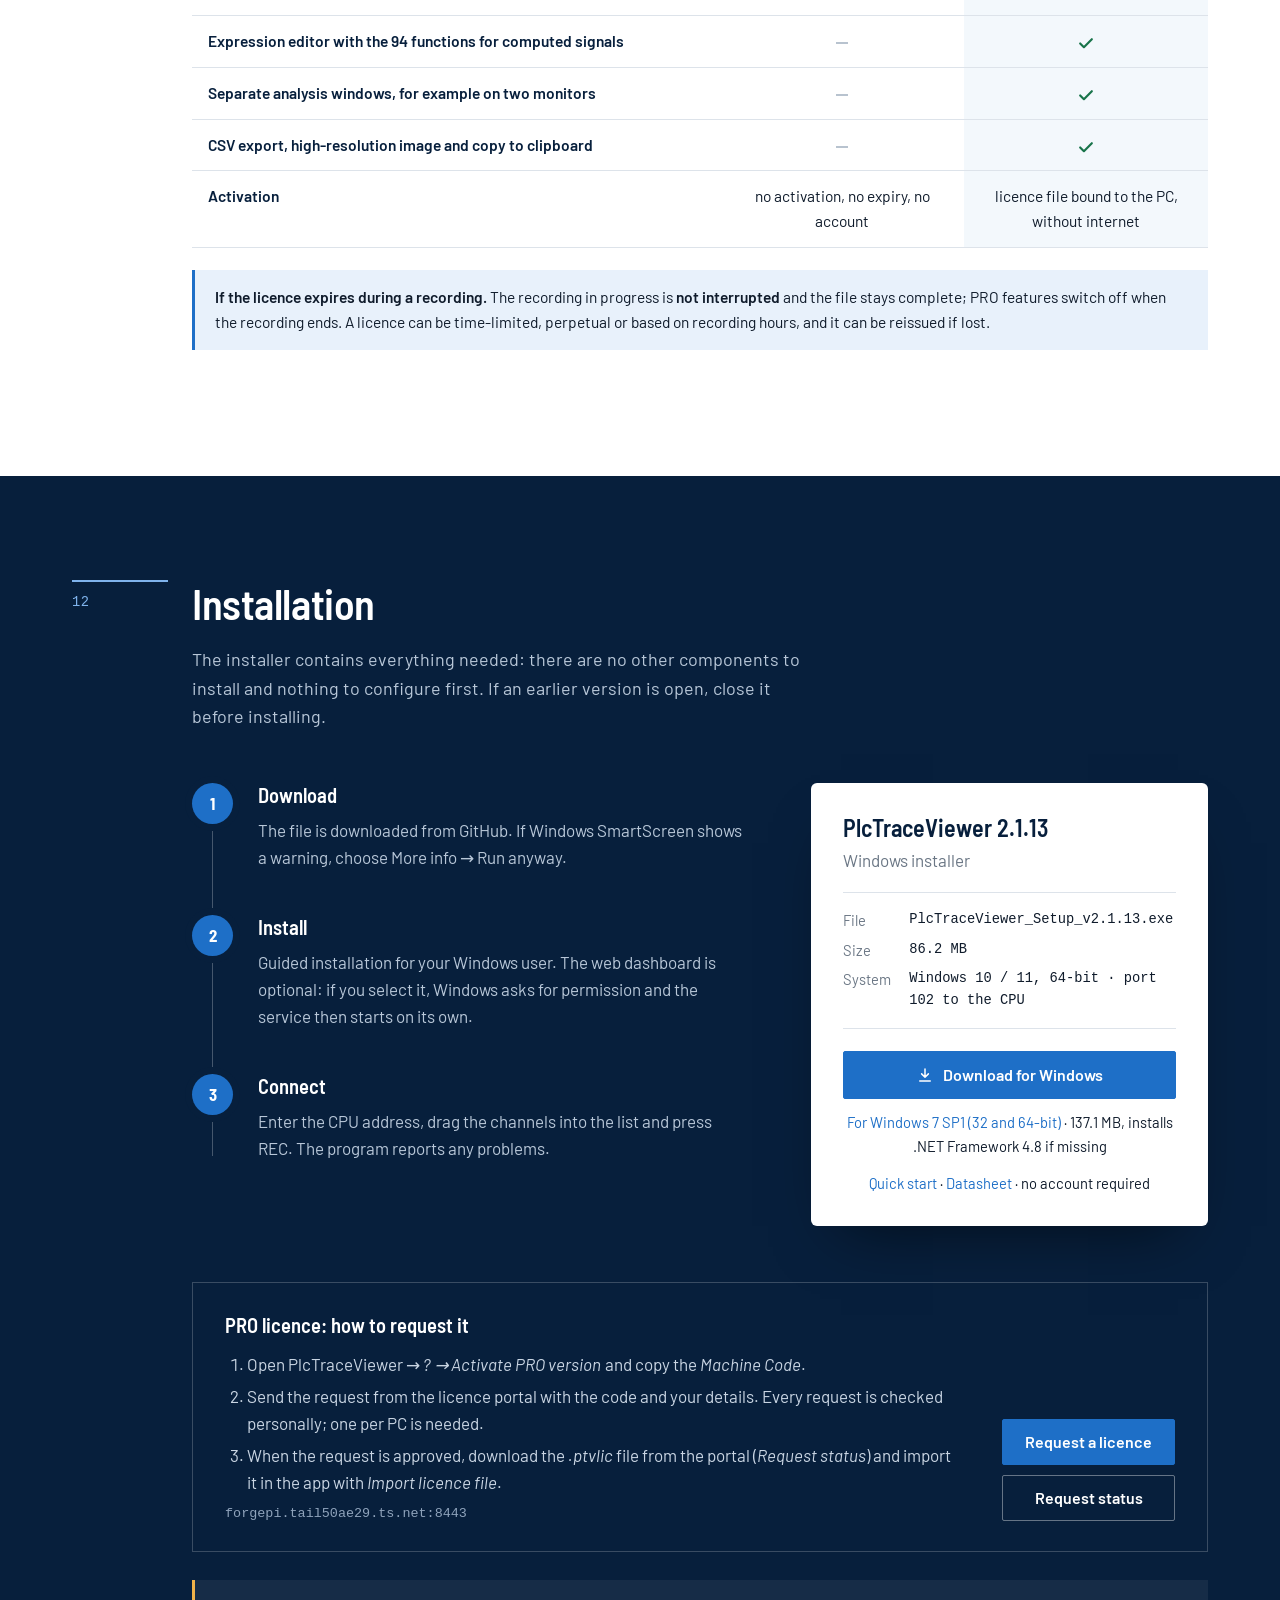
==== commit 2ec4f58d: "Site: PLC Trace Viewer 2.1.13 (version, setup 86.2 MB, Windows 7 setup link 137.1 MB, Windows 7 SP1 " ====
--- a/index.html
+++ b/index.html
@@ -27,8 +27,8 @@
   "@type":"SoftwareApplication",
   "name":"PlcTraceViewer",
   "applicationCategory":"EngineeringApplication",
-  "operatingSystem":"Windows 10, Windows 11 (64-bit)",
-  "softwareVersion":"2.1.12",
+  "operatingSystem":"Windows 10, Windows 11 (64-bit); Windows 7 SP1 (32/64-bit, separate setup)",
+  "softwareVersion":"2.1.13",
   "author":{"@type":"Person","name":"Leonardo Dogariu"},
   "description":"Signal recorder and analyser for S7-300, 400, 1200 and 1500 PLCs: acquisition over PUT/GET, OPC UA and S7comm-Plus, recording with the real read time of every sample, analysis with markers, statistics and 94 functions for computed signals.",
   "offers":{"@type":"Offer","price":"0","priceCurrency":"EUR","description":"Free edition; PRO features enabled by a licence file, activated without internet"}
@@ -39,7 +39,7 @@
 
 <header class="top">
   <div class="wrap">
-    <a class="brand" href="index.html"><img src="assets/img/ptv-mark-64.png" width="30" height="30" alt=""><span>PlcTraceViewer</span><small>2.1.12</small></a>
+    <a class="brand" href="index.html"><img src="assets/img/ptv-mark-64.png" width="30" height="30" alt=""><span>PlcTraceViewer</span><small>2.1.13</small></a>
     <nav>
       <a href="#prodotto" data-it>Prodotto</a><a href="#prodotto" data-en>Product</a>
       <a href="#analisi" data-it>Analisi</a><a href="#analisi" data-en>Analysis</a>
@@ -119,7 +119,7 @@
 <section class="plate-sec">
   <div class="wrap">
     <dl class="plate">
-      <div class="id"><img src="assets/img/ptv-mark-64.png" alt=""><div><b>PlcTraceViewer</b><span><span data-it>versione</span><span data-en>version</span> 2.1.12</span></div></div>
+      <div class="id"><img src="assets/img/ptv-mark-64.png" alt=""><div><b>PlcTraceViewer</b><span><span data-it>versione</span><span data-en>version</span> 2.1.13</span></div></div>
       <div><dt>CPU</dt><dd>S7-300 · 400 · 1200 · 1500</dd></div>
       <div><dt data-it>Collegamento</dt><dt data-en>Connection</dt><dd>PUT/GET · OPC UA · S7comm-Plus</dd></div>
       <div><dt data-it>Progetti TIA</dt><dt data-en>TIA projects</dt><dd>V16 → V21</dd></div>
@@ -708,18 +708,22 @@
         </li>
       </ol>
       <div class="dl-card">
-        <h3>PlcTraceViewer 2.1.12</h3>
+        <h3>PlcTraceViewer 2.1.13</h3>
         <p style="color:var(--ink-3);margin:0" data-it>Programma di installazione per Windows</p>
         <p style="color:var(--ink-3);margin:0" data-en>Windows installer</p>
         <dl class="meta">
-          <dt>File</dt><dd>PlcTraceViewer_Setup_v2.1.12.exe</dd>
-          <dt data-it>Dimensione</dt><dt data-en>Size</dt><dd><span data-it>90,3 MB</span><span data-en>90.3 MB</span></dd>
+          <dt>File</dt><dd>PlcTraceViewer_Setup_v2.1.13.exe</dd>
+          <dt data-it>Dimensione</dt><dt data-en>Size</dt><dd><span data-it>86,2 MB</span><span data-en>86.2 MB</span></dd>
           <dt data-it>Sistema</dt><dt data-en>System</dt><dd><span data-it>Windows 10 / 11, 64 bit · porta 102 verso la CPU</span><span data-en>Windows 10 / 11, 64-bit · port 102 to the CPU</span></dd>
         </dl>
-        <a class="btn" href="https://github.com/leo25122/PlcTraceViewer-site/releases/download/v2.1.12/PlcTraceViewer_Setup_v2.1.12.exe">
+        <a class="btn" href="https://github.com/leo25122/PlcTraceViewer-site/releases/download/v2.1.13/PlcTraceViewer_Setup_v2.1.13.exe">
           <svg viewBox="0 0 24 24" fill="none" stroke="currentColor" stroke-width="2" stroke-linecap="round" stroke-linejoin="round"><path d="M12 4v11m0 0 4.5-4.5M12 15l-4.5-4.5M5 20h14"/></svg>
           <span data-it>Scarica per Windows</span><span data-en>Download for Windows</span>
         </a>
+        <p style="margin:12px 0 0;font-size:.92rem;text-align:center">
+          <a href="https://github.com/leo25122/PlcTraceViewer-site/releases/download/v2.1.13/PlcTraceViewer_Setup_v2.1.13_Windows7.exe"><span data-it>Per Windows 7 SP1 (32 e 64 bit)</span><span data-en>For Windows 7 SP1 (32 and 64-bit)</span></a> ·
+          <span data-it>137,1 MB, installa .NET Framework 4.8 se manca</span><span data-en>137.1 MB, installs .NET Framework 4.8 if missing</span>
+        </p>
         <p style="margin:14px 0 0;font-size:.92rem;text-align:center">
           <a href="quickstart.html" data-it>Guida rapida</a><a href="quickstart.html" data-en>Quick start</a> ·
           <a href="datasheet.html" data-it>Scheda tecnica</a><a href="datasheet.html" data-en>Datasheet</a> ·
@@ -826,8 +830,8 @@
       <details>
         <summary><span data-it>Su che PC lo installo?</span><span data-en>What PC do I install it on?</span></summary>
         <div class="a">
-          <span data-it>Windows 10 o 11 a 64 bit, con accesso IP alla CPU sulla porta 102. L'installazione include il runtime necessario. Va bene anche un PC portatile.</span>
-          <span data-en>64-bit Windows 10 or 11 with IP access to the CPU on port 102. The installer includes the required runtime. A laptop is fine.</span>
+          <span data-it>Windows 10 o 11 a 64 bit, con accesso IP alla CPU sulla porta 102. L'installazione include il runtime necessario. Va bene anche un PC portatile. Per Windows 7 SP1, a 32 o 64 bit, c'è un setup a parte con le stesse funzioni.</span>
+          <span data-en>64-bit Windows 10 or 11 with IP access to the CPU on port 102. The installer includes the required runtime. A laptop is fine. For Windows 7 SP1, 32 or 64-bit, there is a separate setup with the same functions.</span>
         </div>
       </details>
     </div>
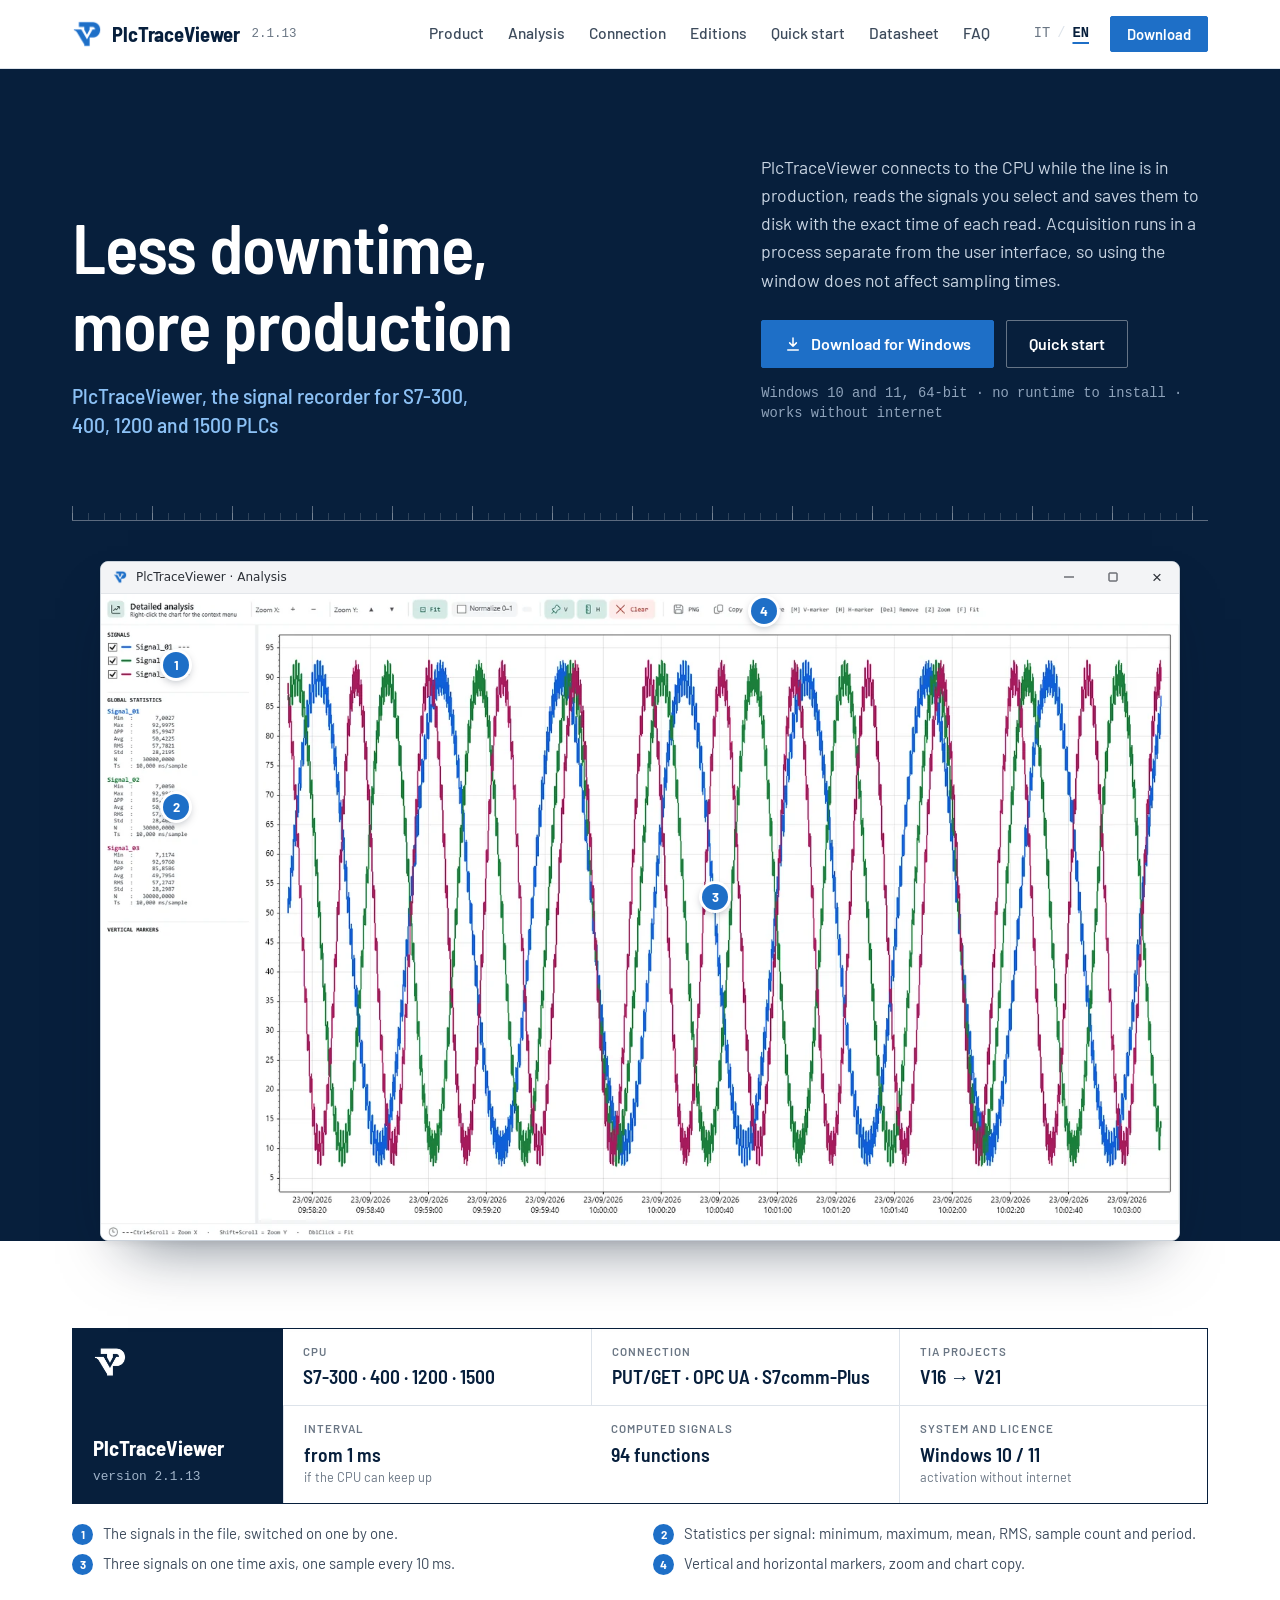
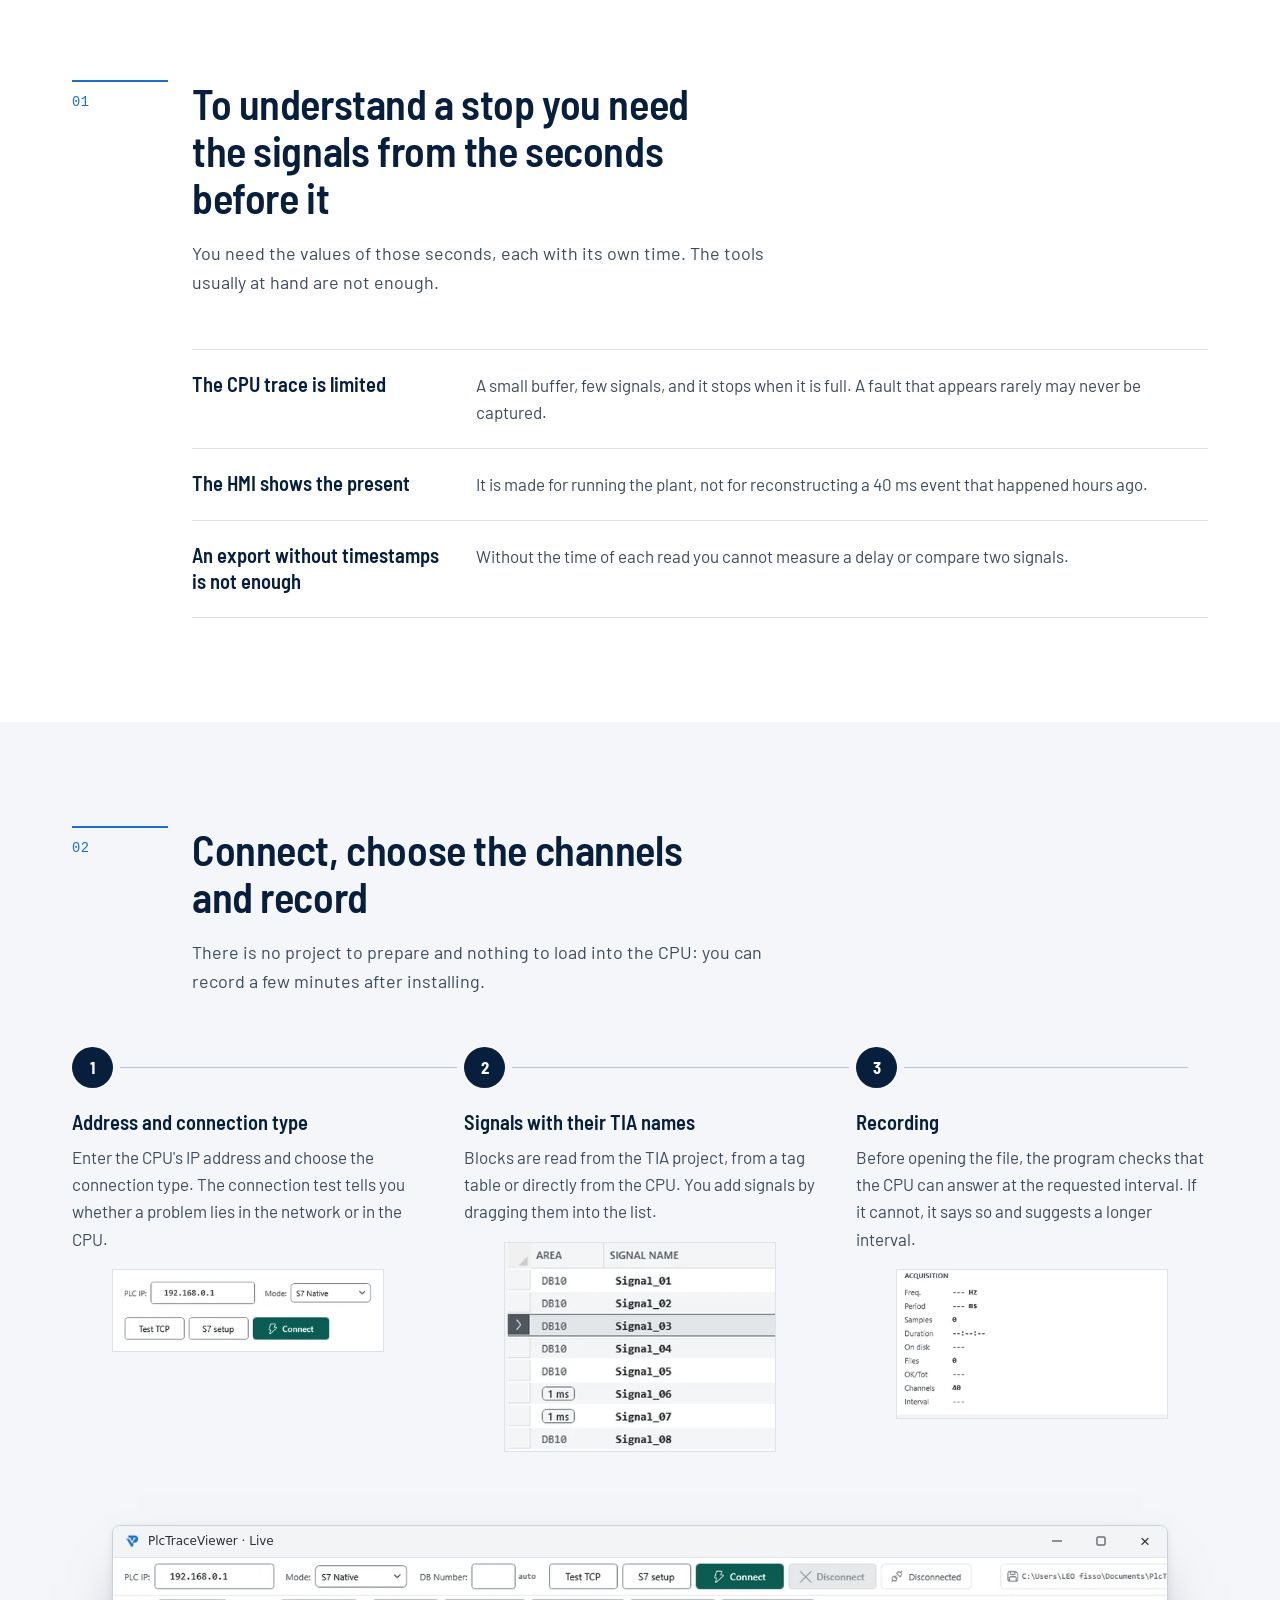
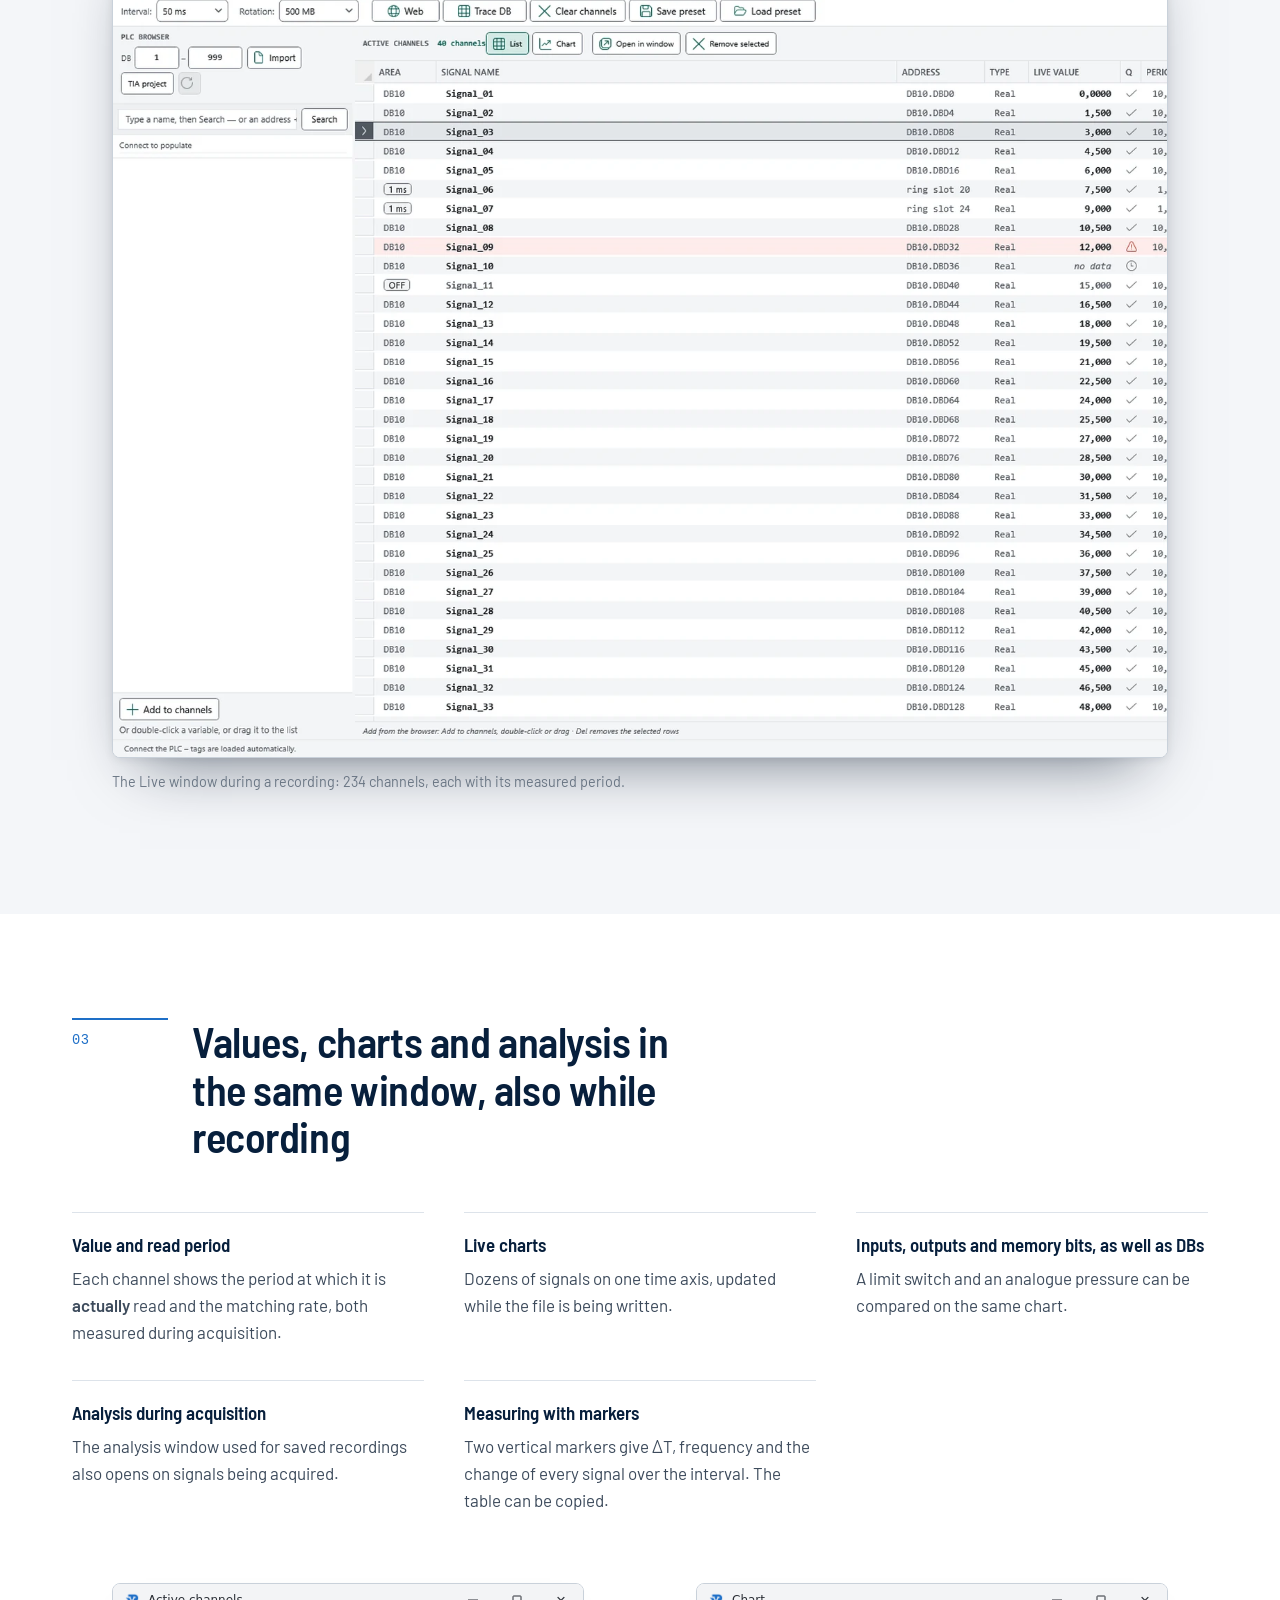
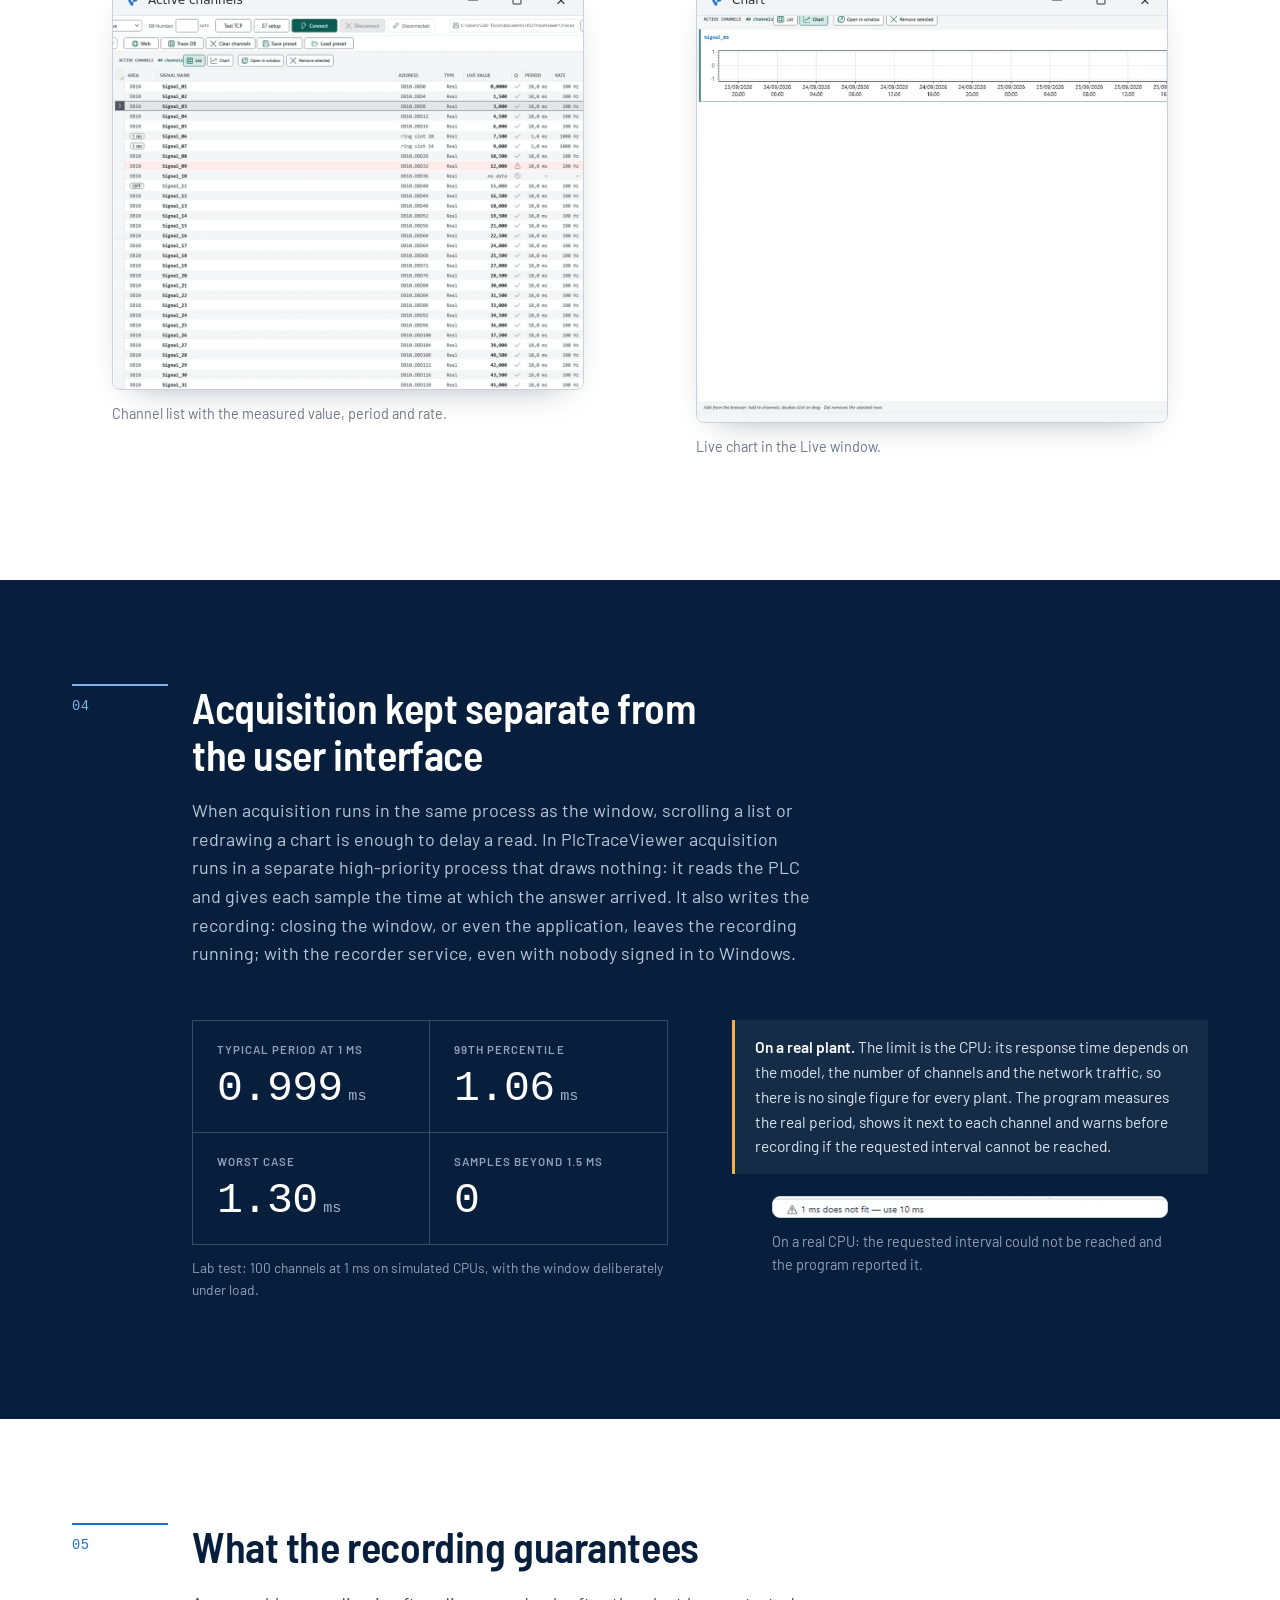
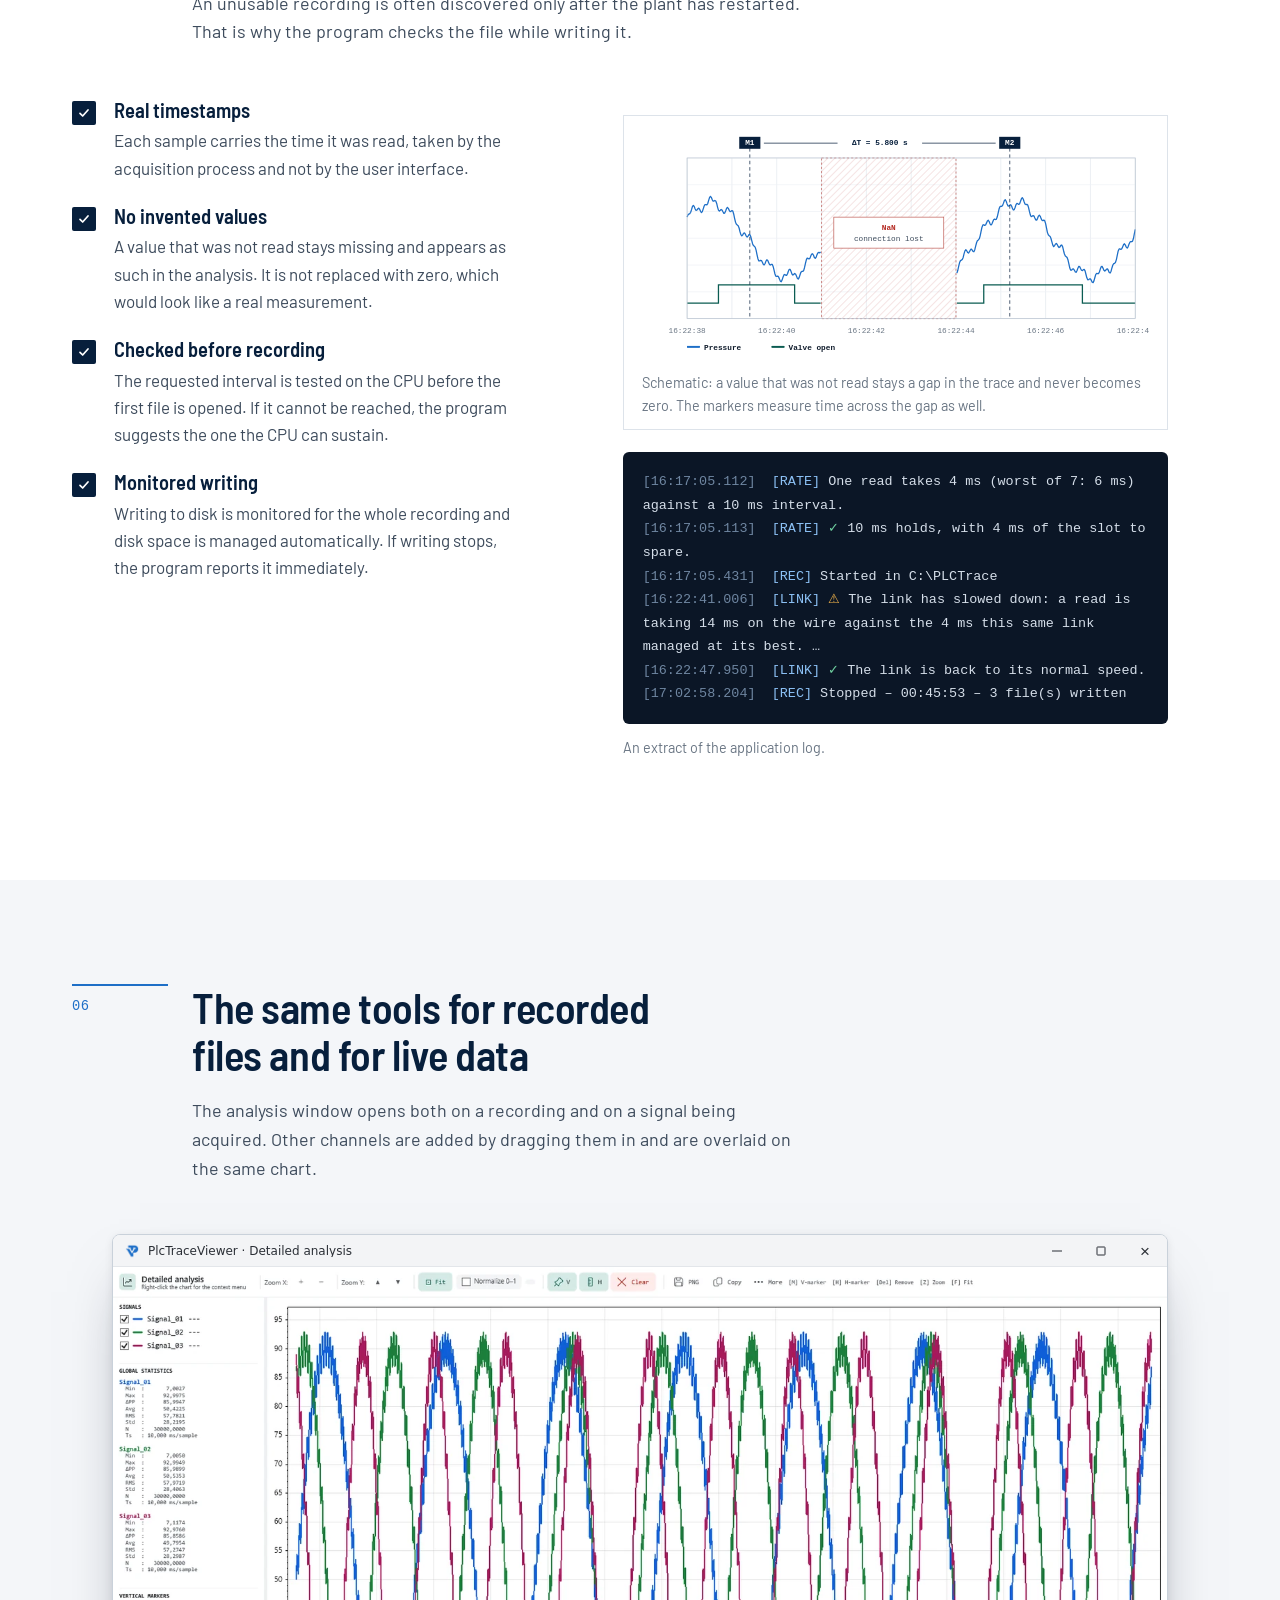
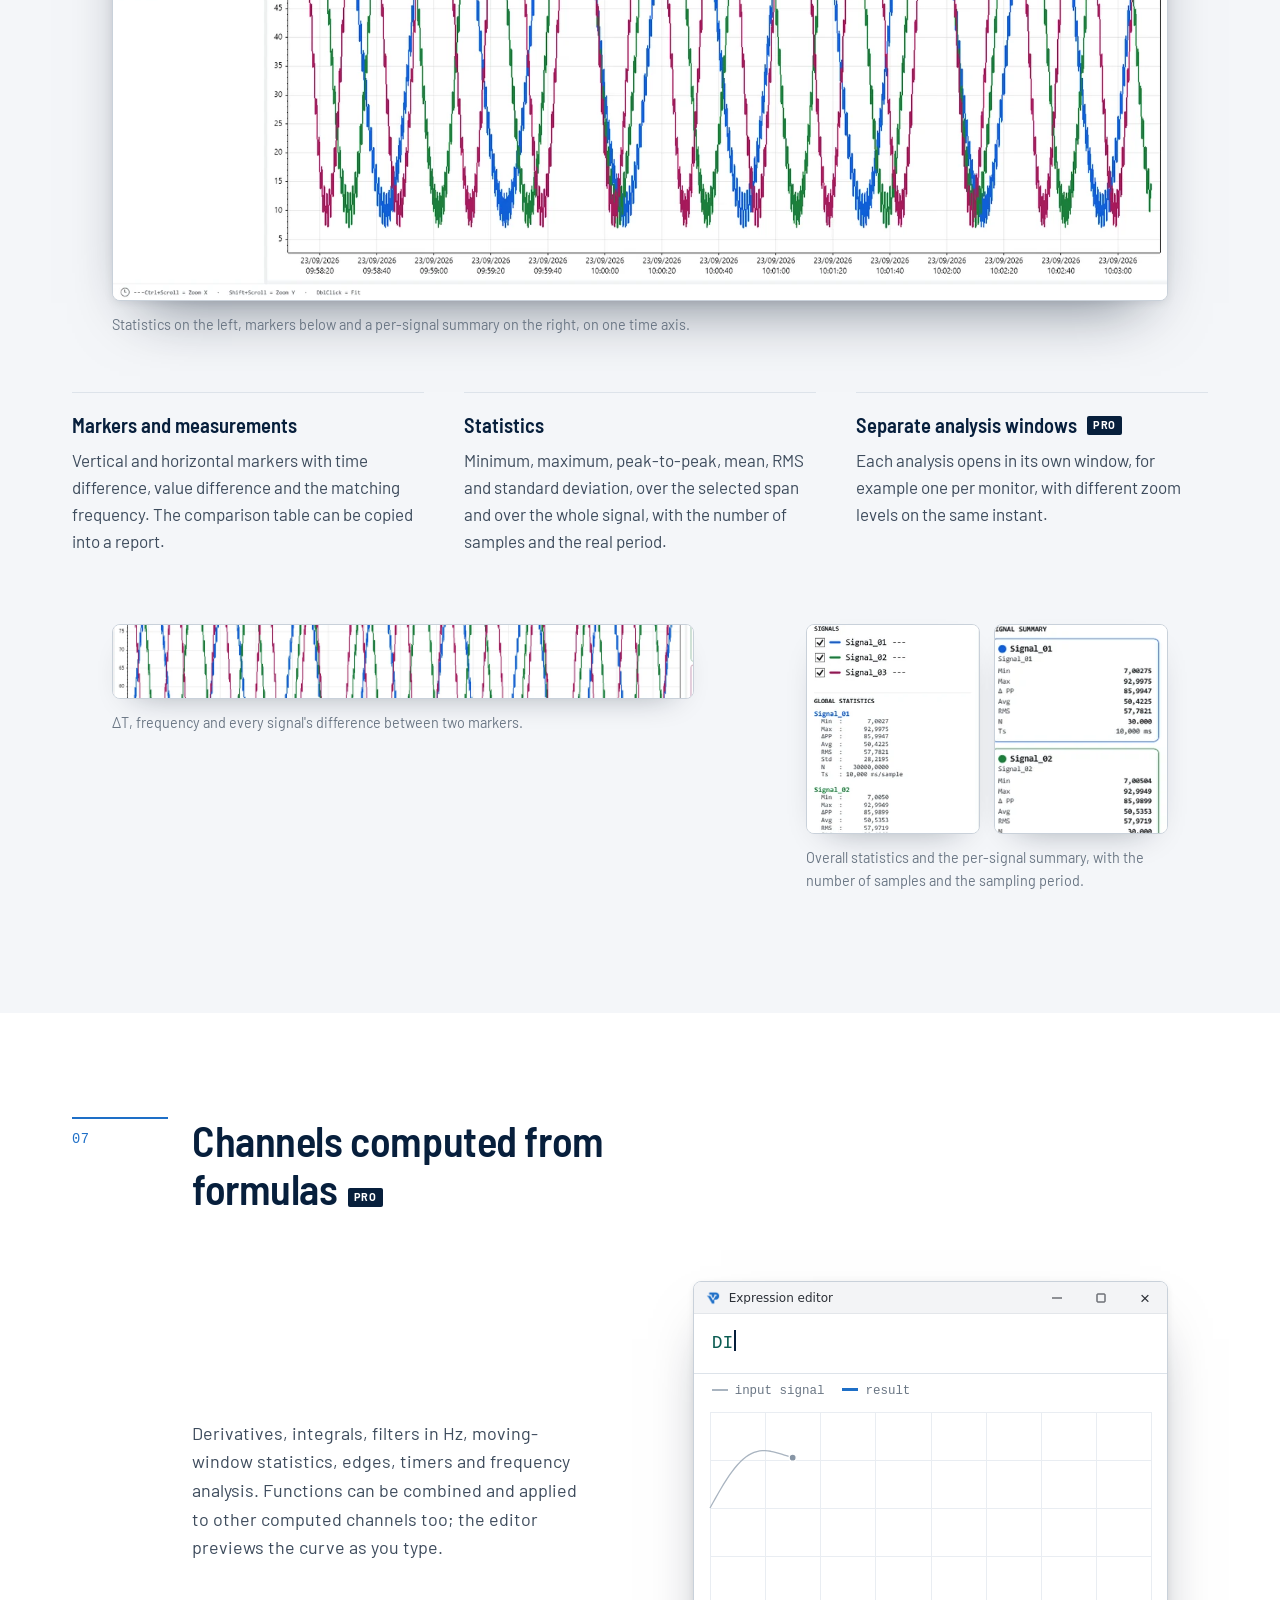
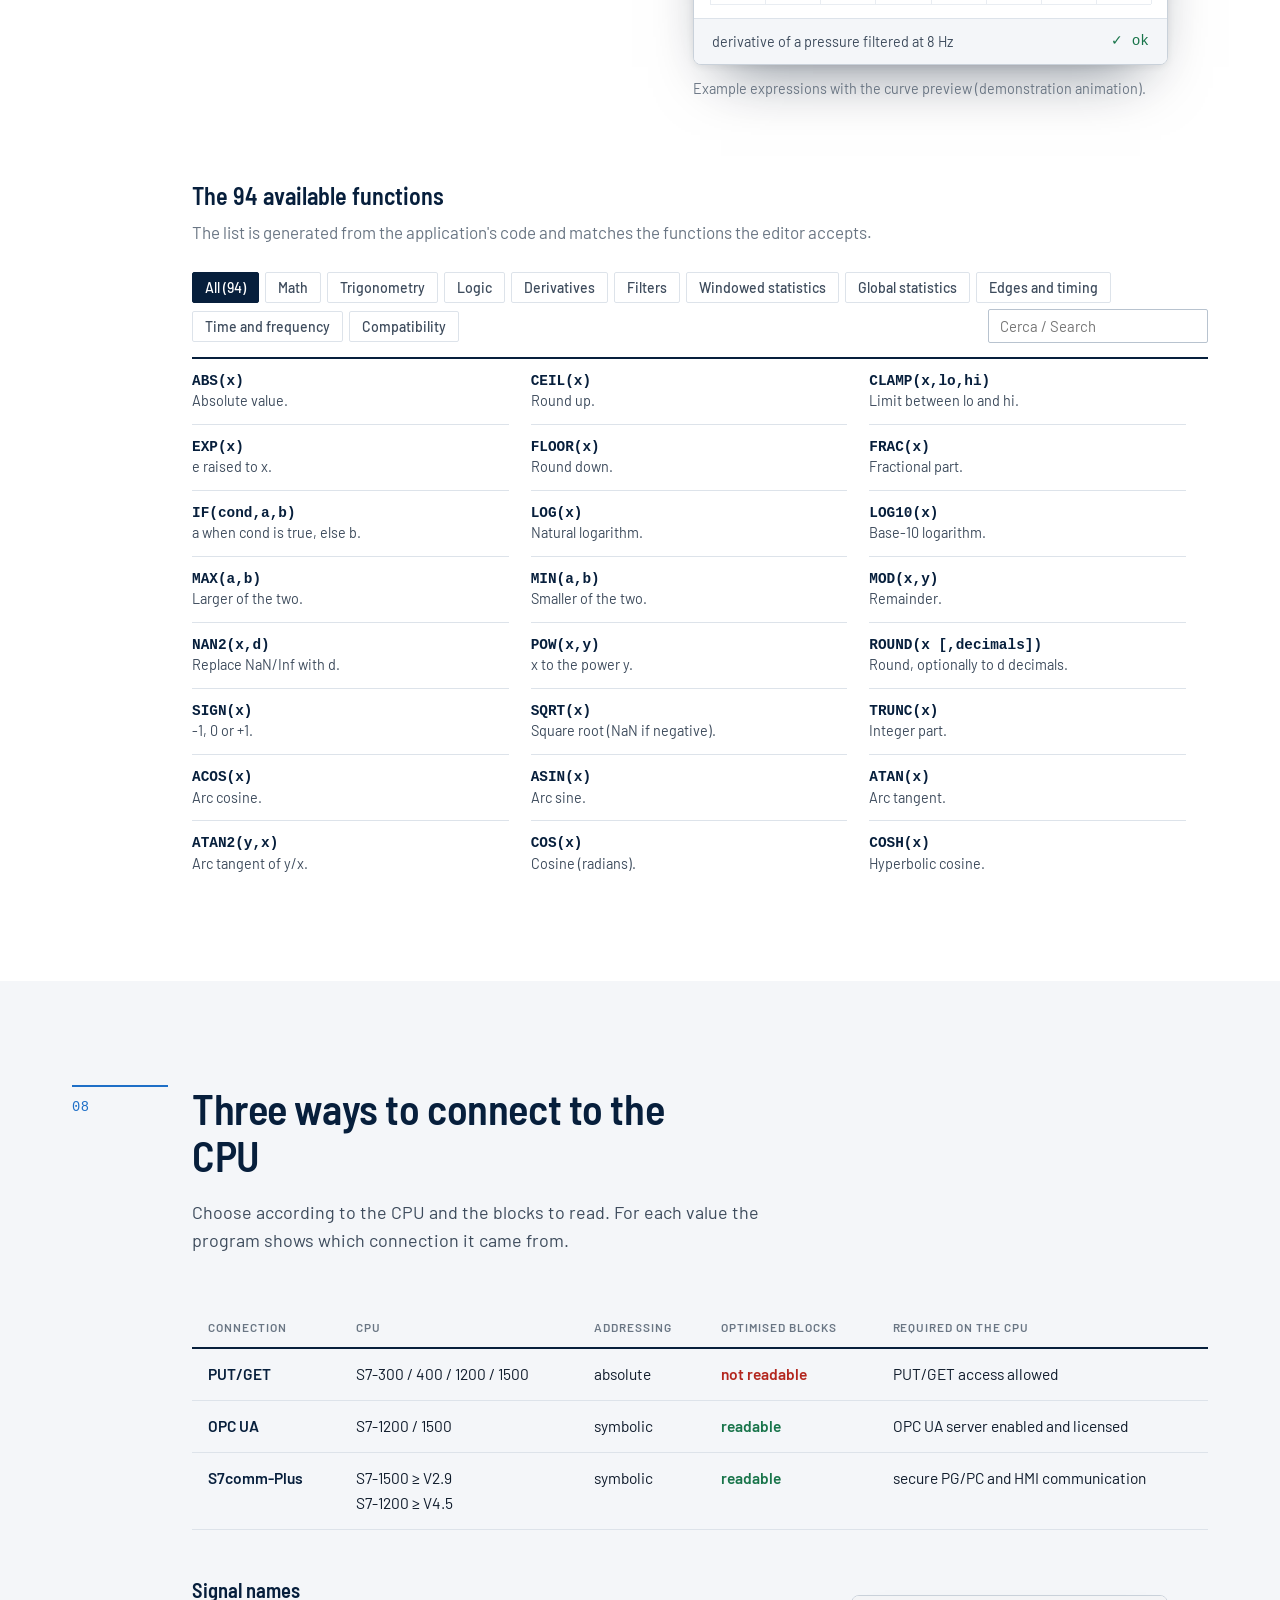
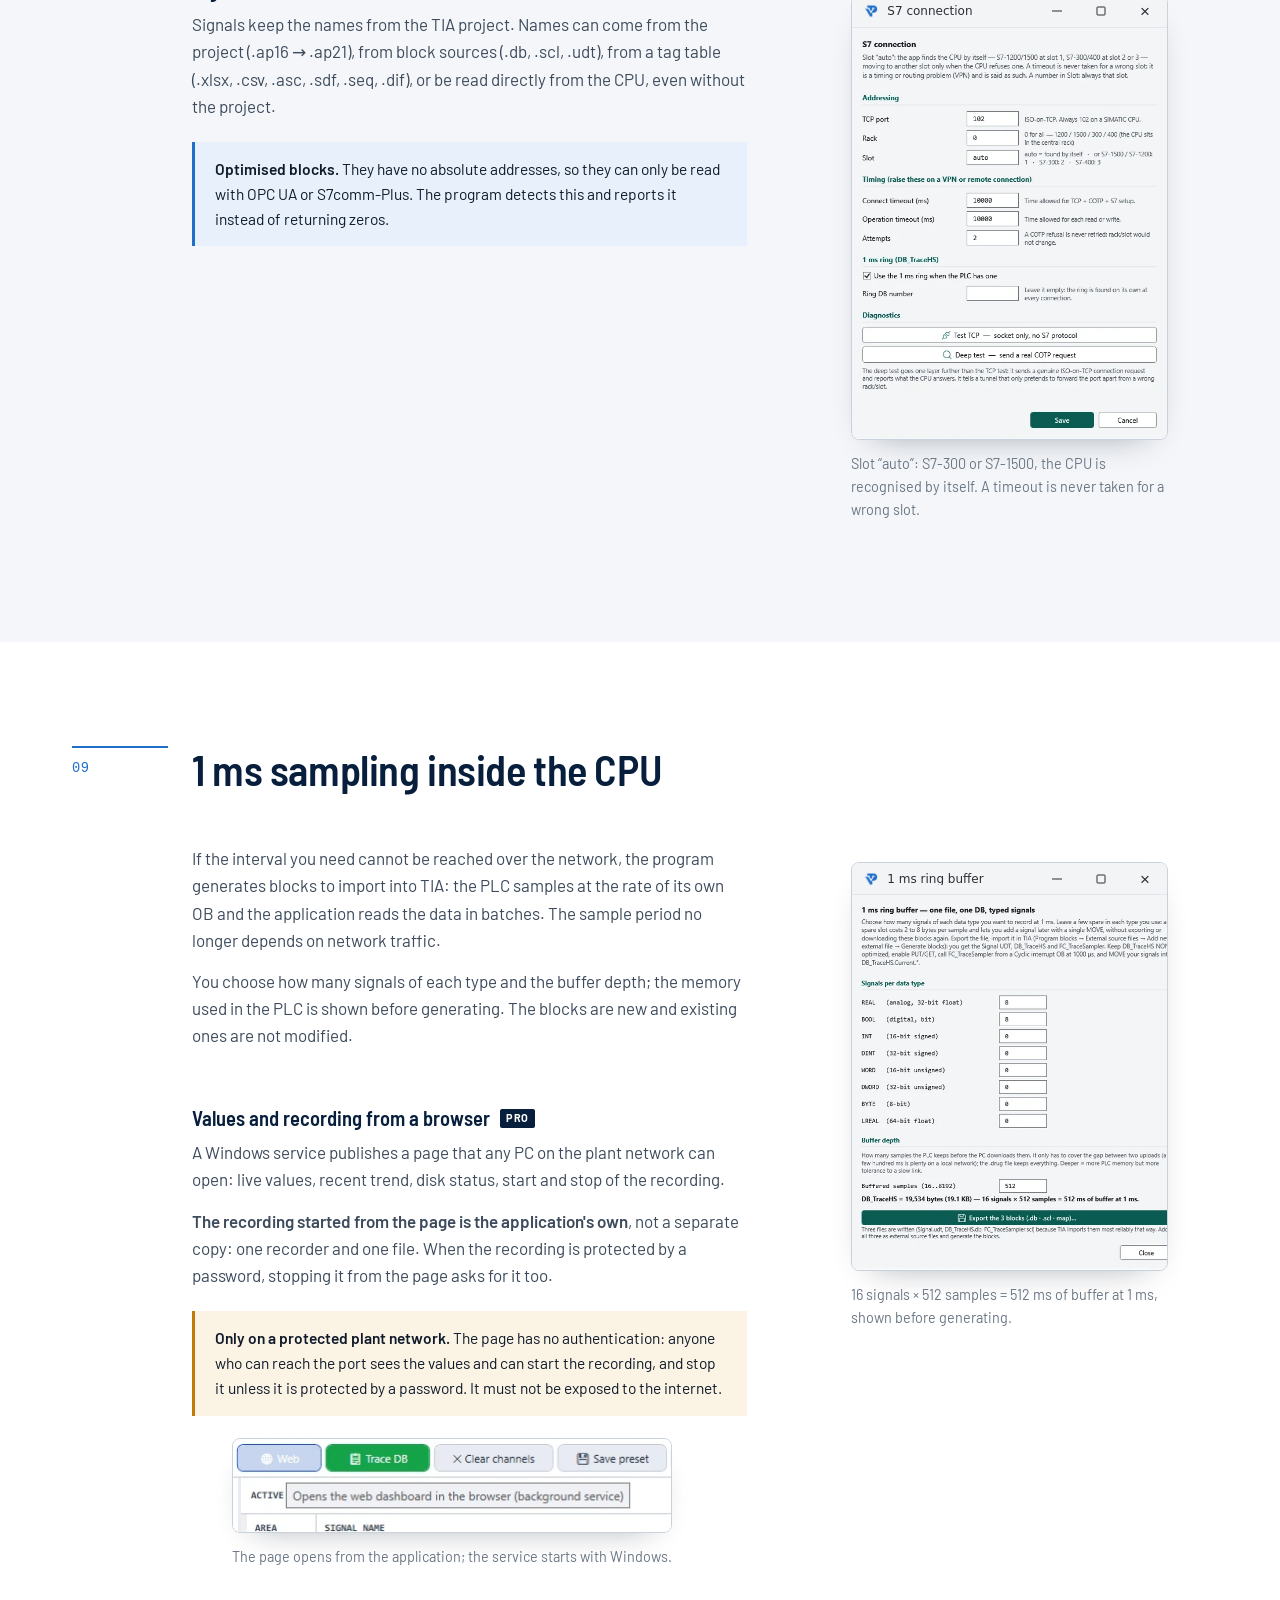
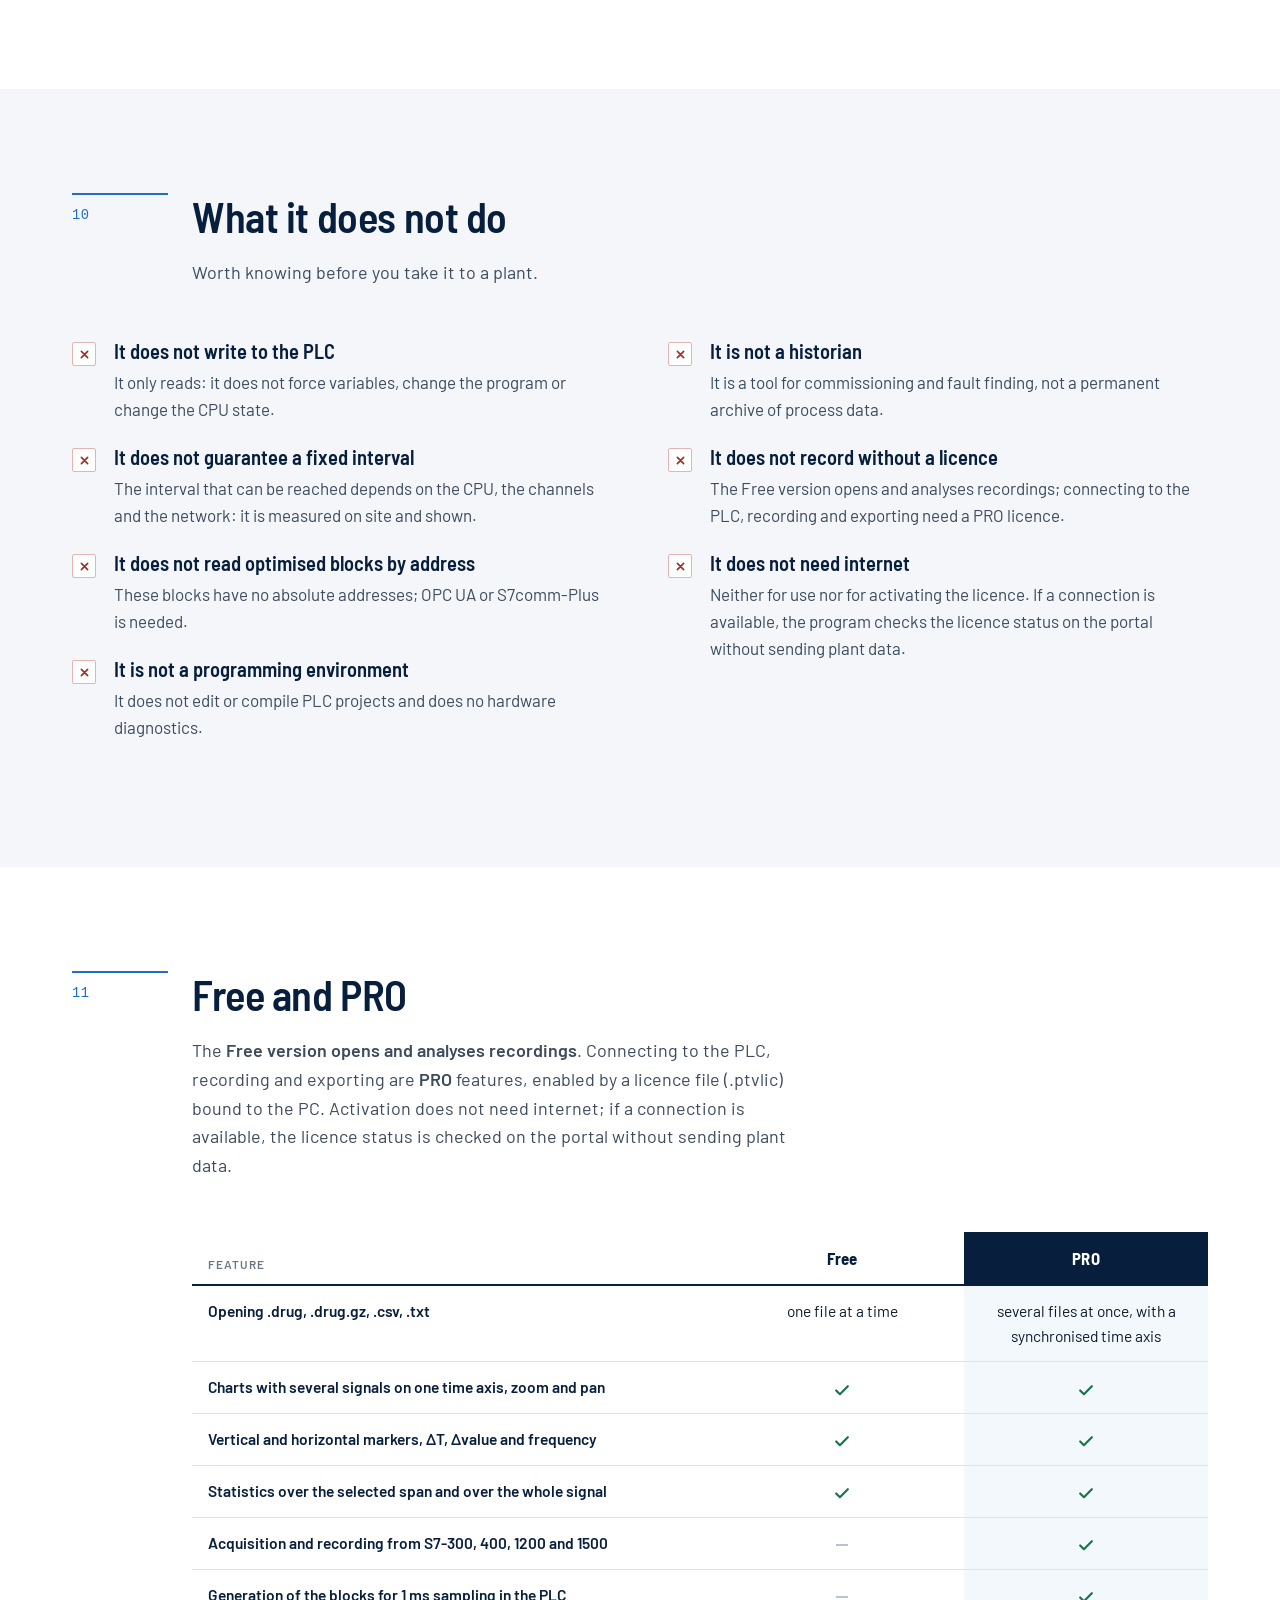
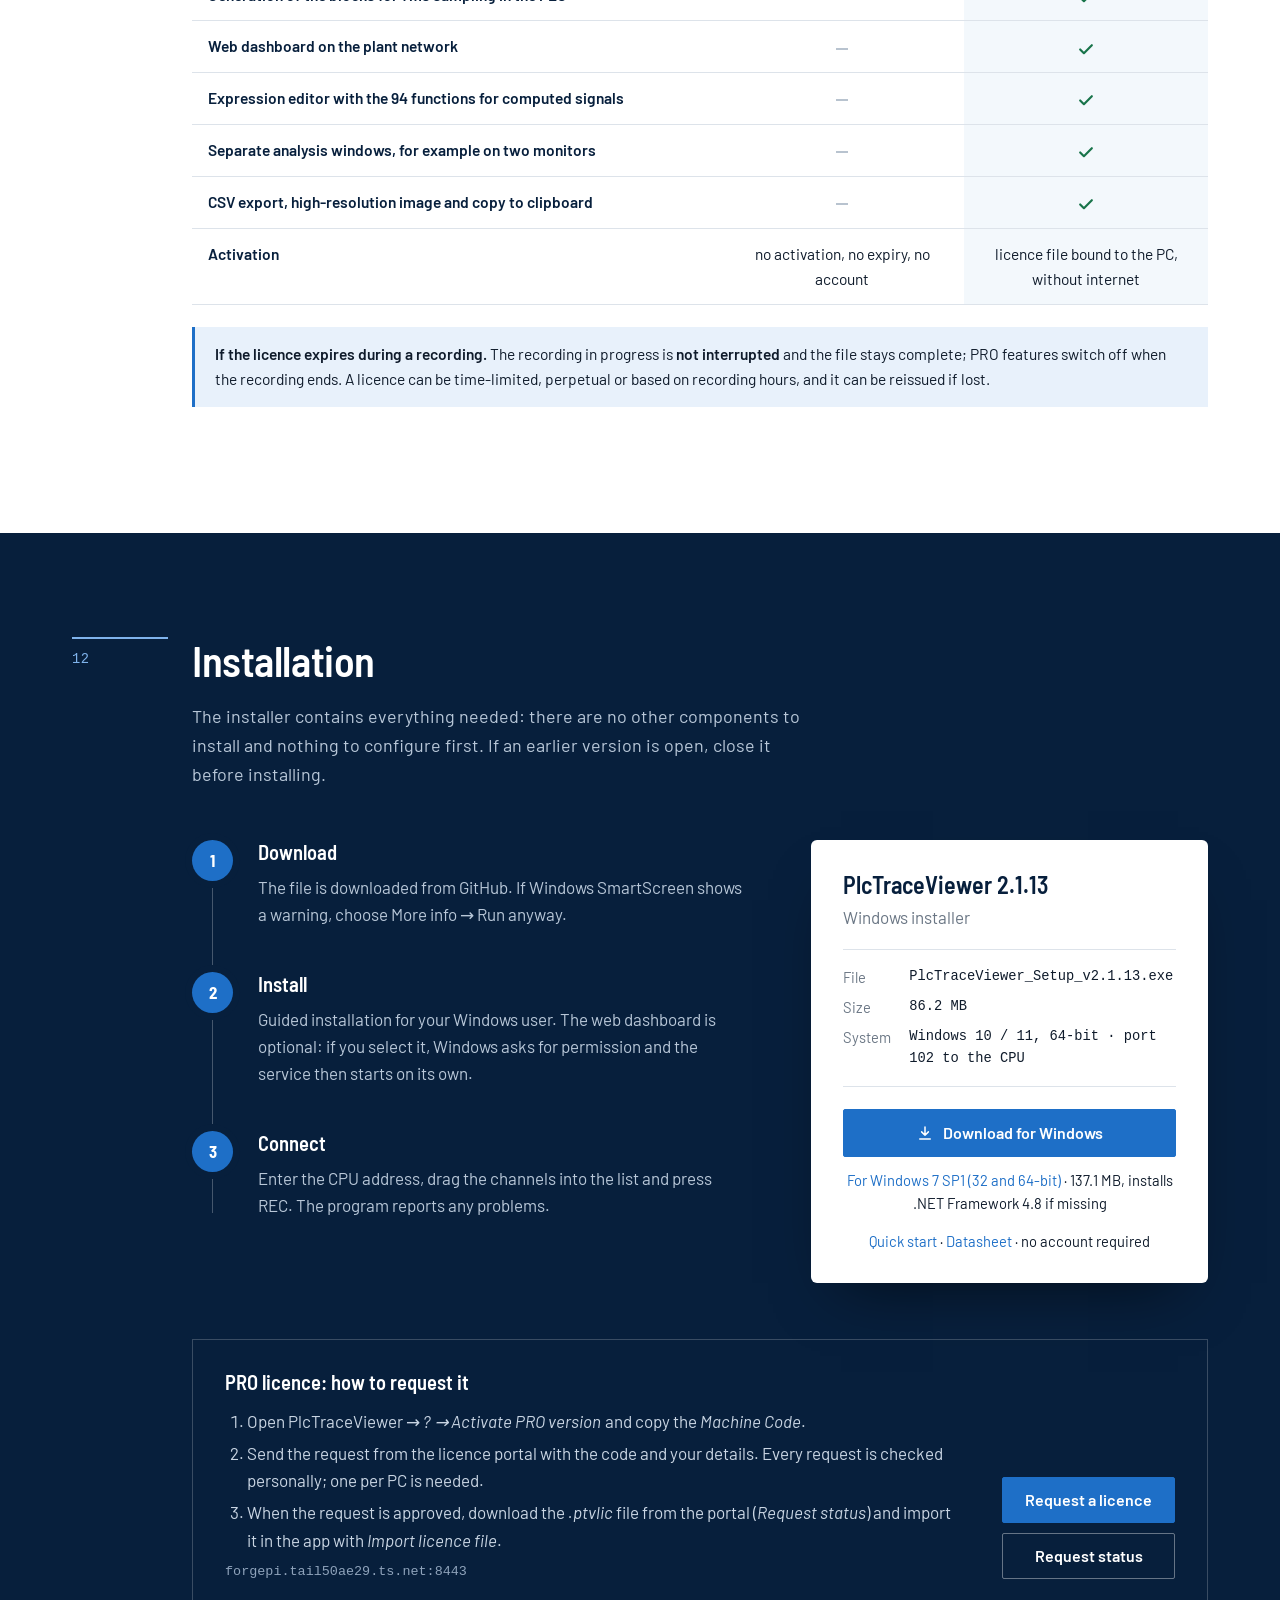
==== commit 59dadc72: "Site 2.1.13: datasheet, FAQ, quick start and home for the new version Datasheet: recording independe" ====
--- a/index.html
+++ b/index.html
@@ -291,8 +291,8 @@
         <h2 data-it>Acquisizione separata dall'interfaccia</h2>
         <h2 data-en>Acquisition kept separate from the user interface</h2>
       </div>
-      <p class="sec-lead" data-it>Quando l'acquisizione gira nello stesso processo della finestra, basta scorrere un elenco o ridisegnare un grafico perché una lettura parta in ritardo. In PlcTraceViewer l'acquisizione gira in un processo separato ad alta priorità che non disegna nulla: legge il PLC e assegna a ogni campione l'istante in cui è arrivata la risposta.</p>
-      <p class="sec-lead" data-en>When acquisition runs in the same process as the window, scrolling a list or redrawing a chart is enough to delay a read. In PlcTraceViewer acquisition runs in a separate high-priority process that draws nothing: it reads the PLC and gives each sample the time at which the answer arrived.</p>
+      <p class="sec-lead" data-it>Quando l'acquisizione gira nello stesso processo della finestra, basta scorrere un elenco o ridisegnare un grafico perché una lettura parta in ritardo. In PlcTraceViewer l'acquisizione gira in un processo separato ad alta priorità che non disegna nulla: legge il PLC e assegna a ogni campione l'istante in cui è arrivata la risposta. È lui a scrivere la registrazione: chiudendo la finestra, o anche l'applicazione, la registrazione continua; con il servizio registratore anche senza nessuno collegato a Windows.</p>
+      <p class="sec-lead" data-en>When acquisition runs in the same process as the window, scrolling a list or redrawing a chart is enough to delay a read. In PlcTraceViewer acquisition runs in a separate high-priority process that draws nothing: it reads the PLC and gives each sample the time at which the answer arrived. It also writes the recording: closing the window, or even the application, leaves the recording running; with the recorder service, even with nobody signed in to Windows.</p>
     </header>
     <div class="split indent">
       <div>
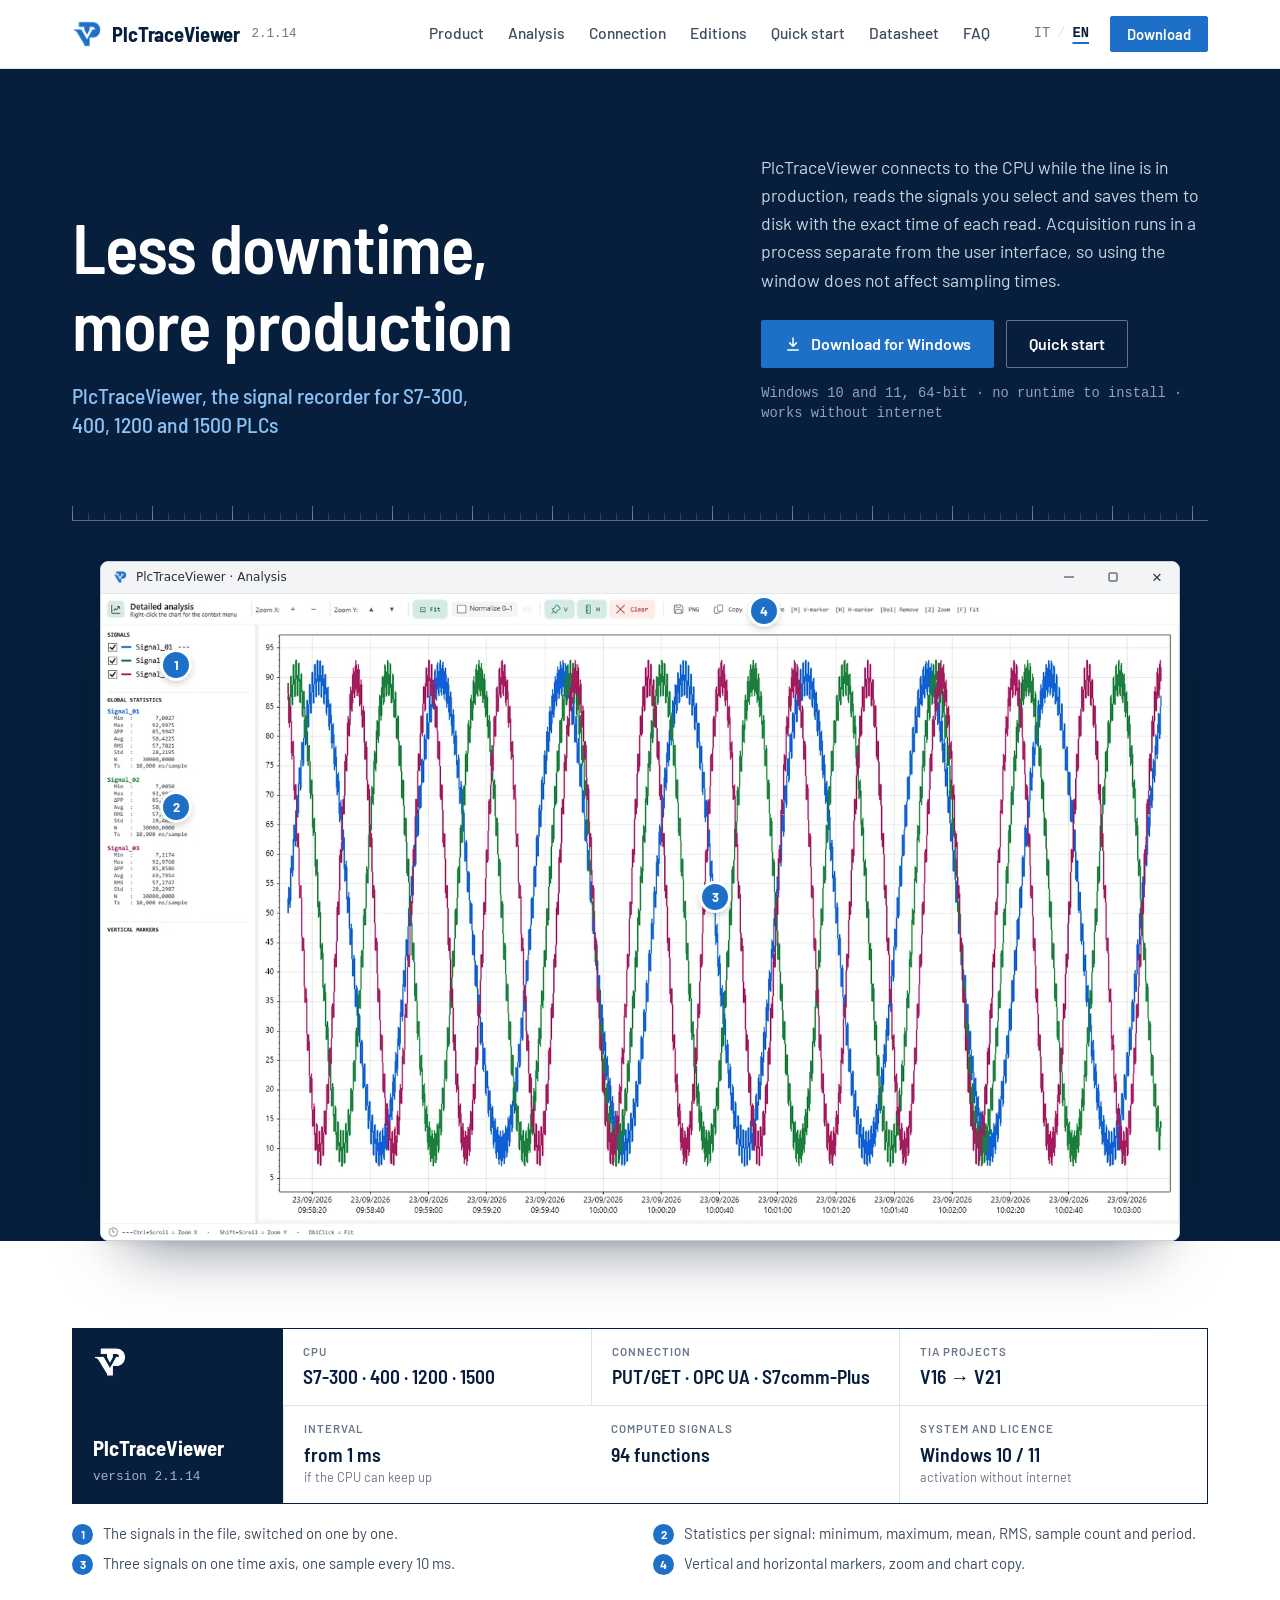
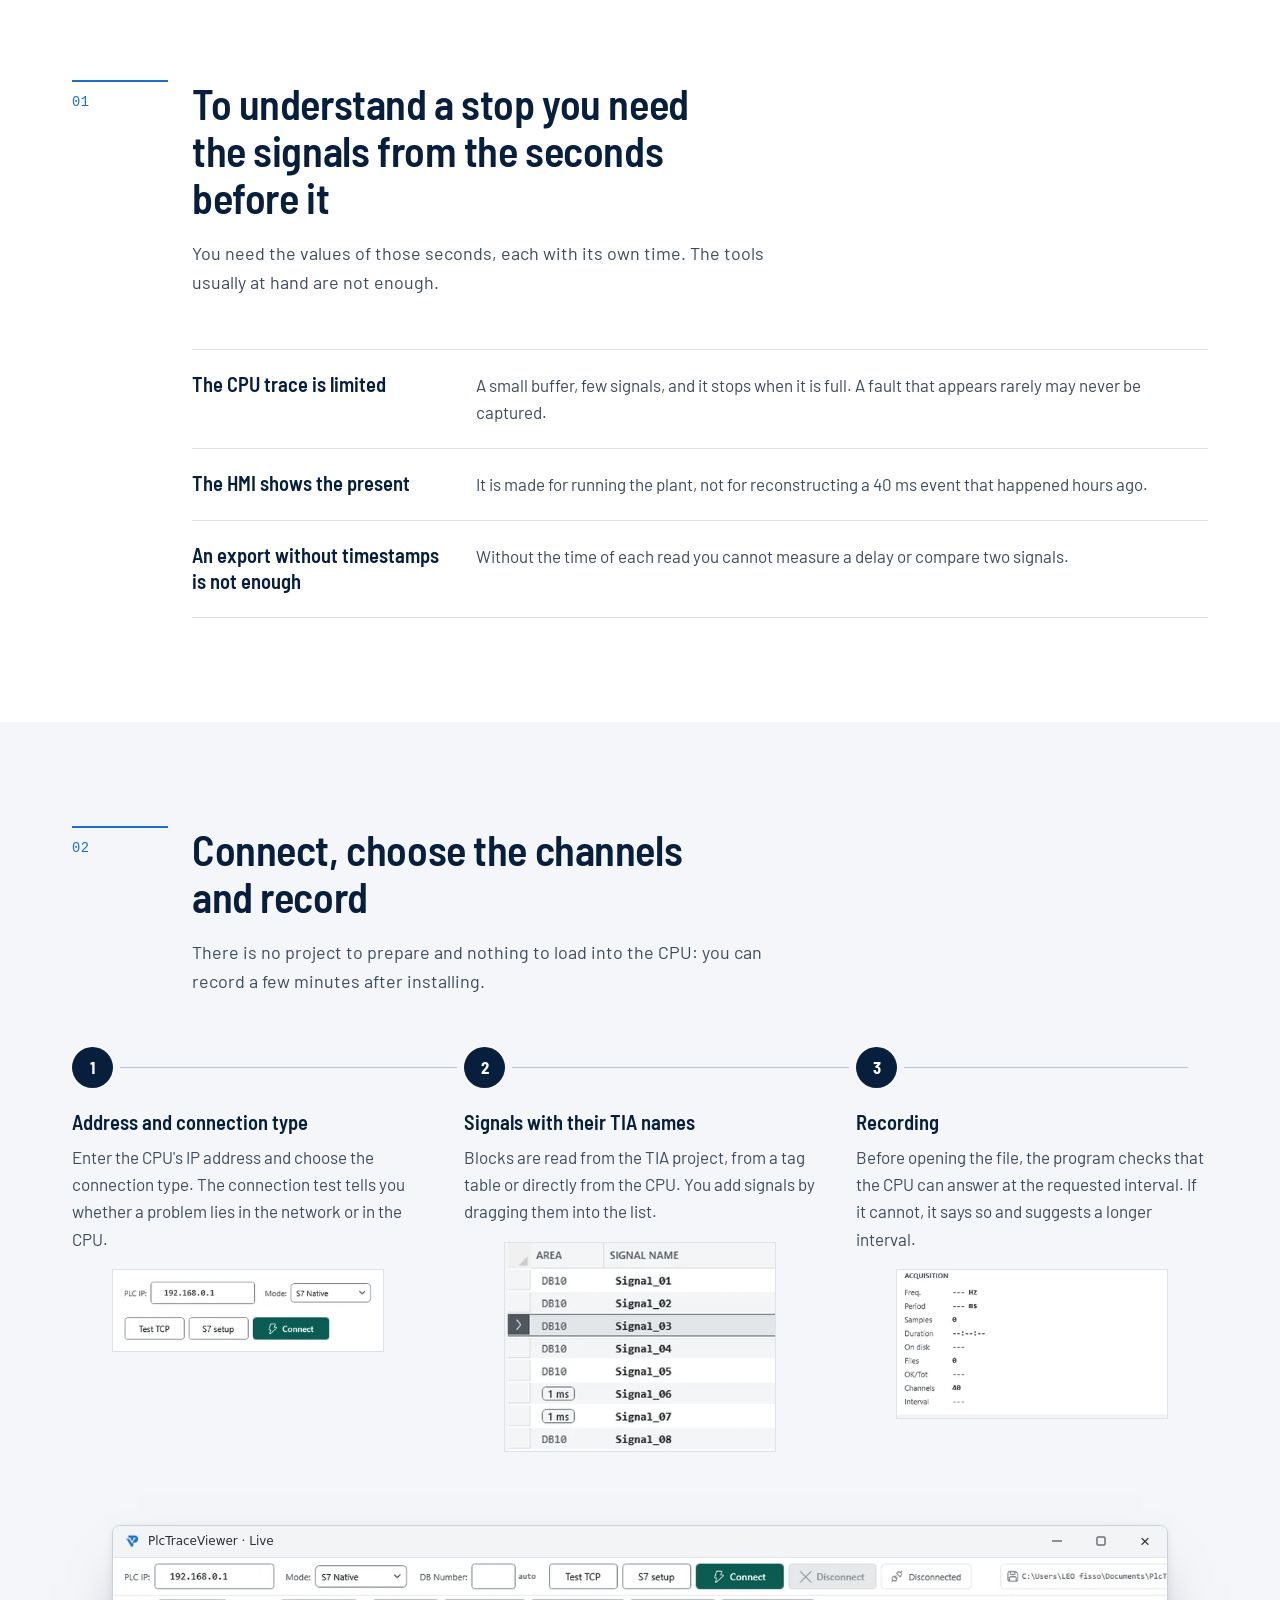
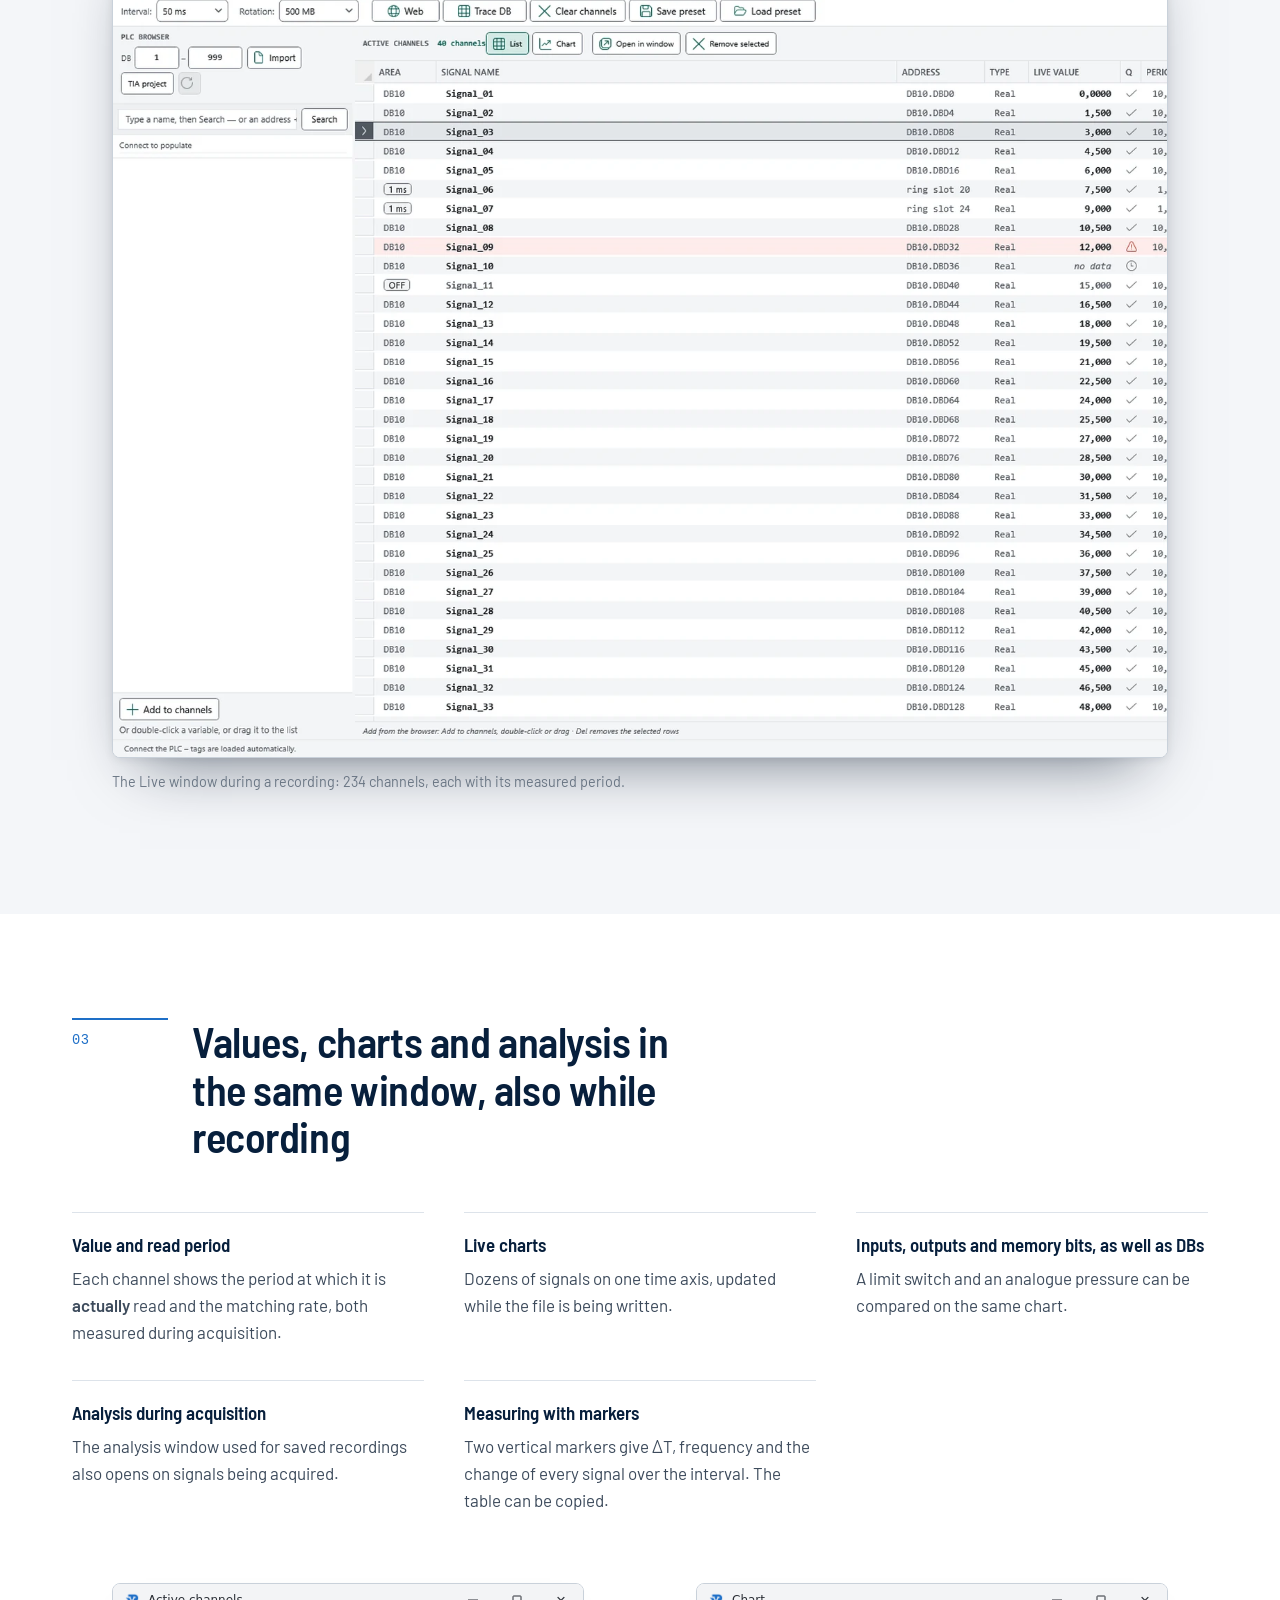
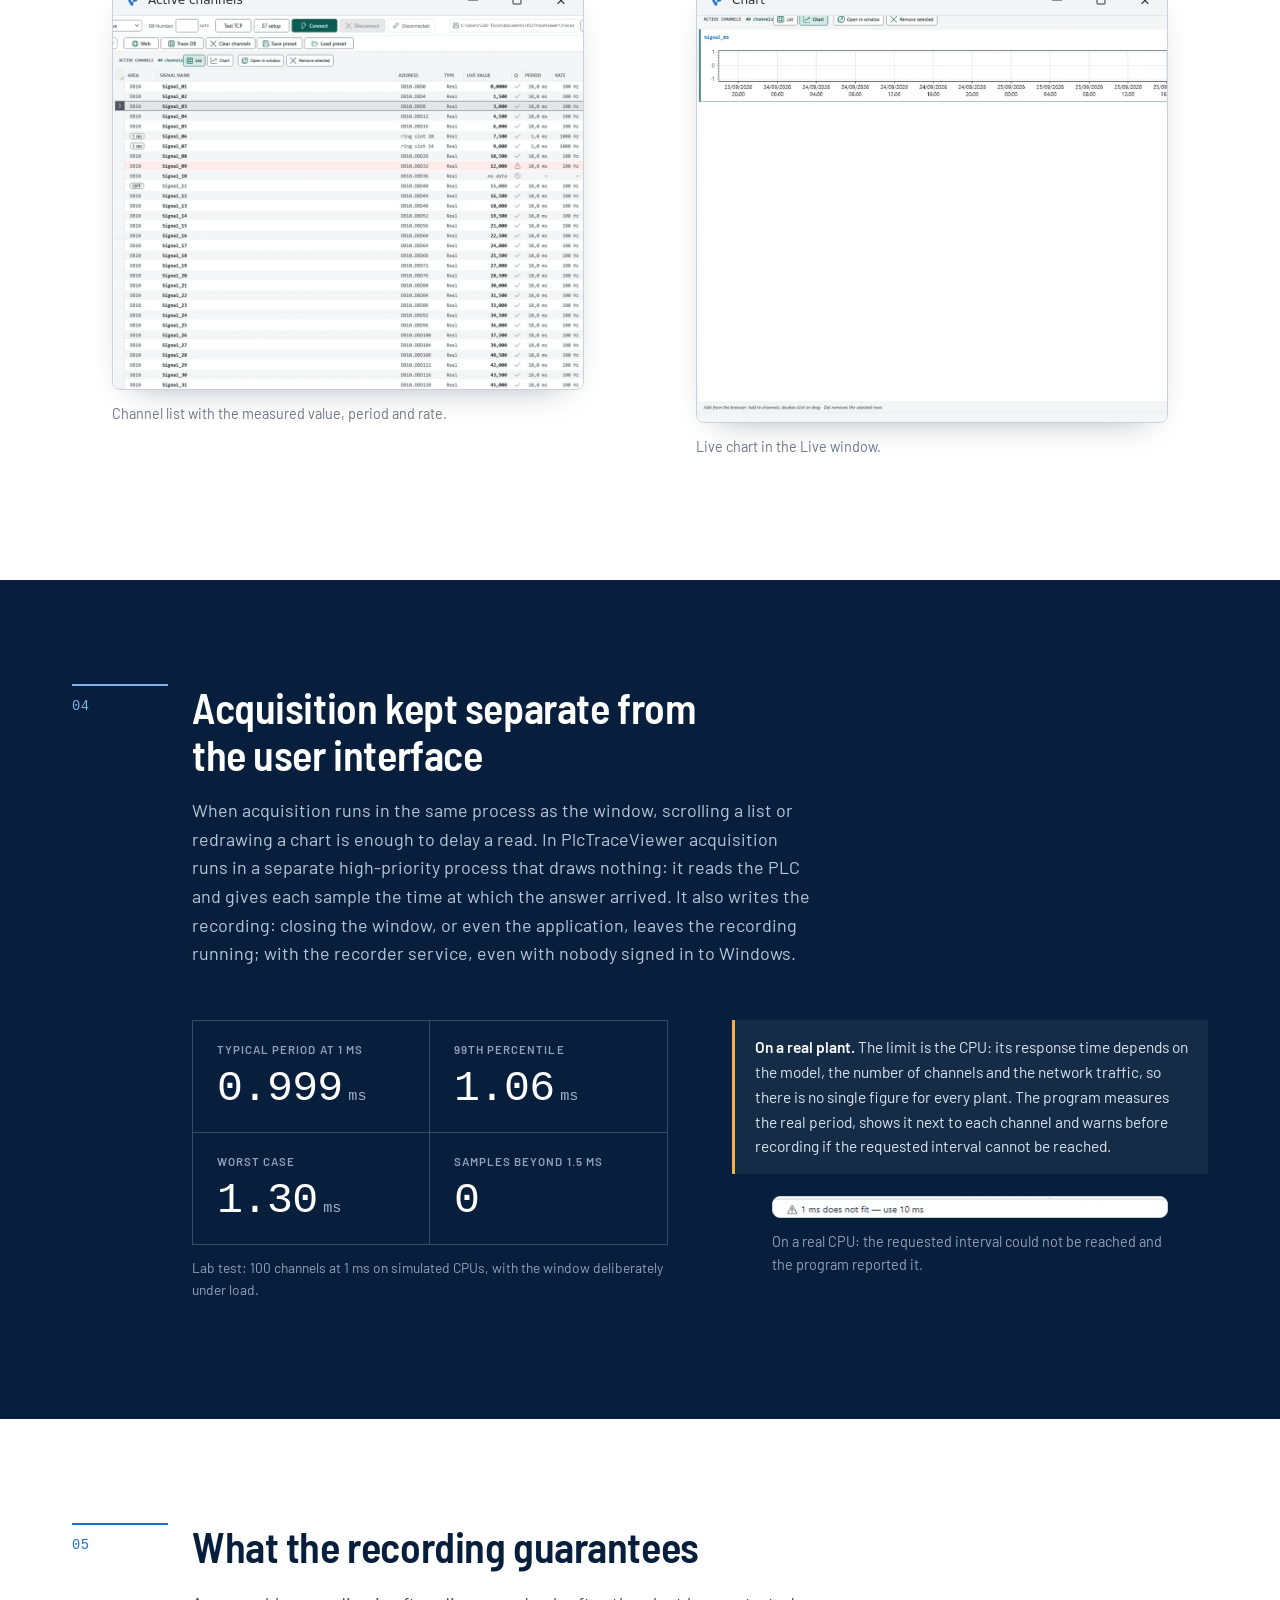
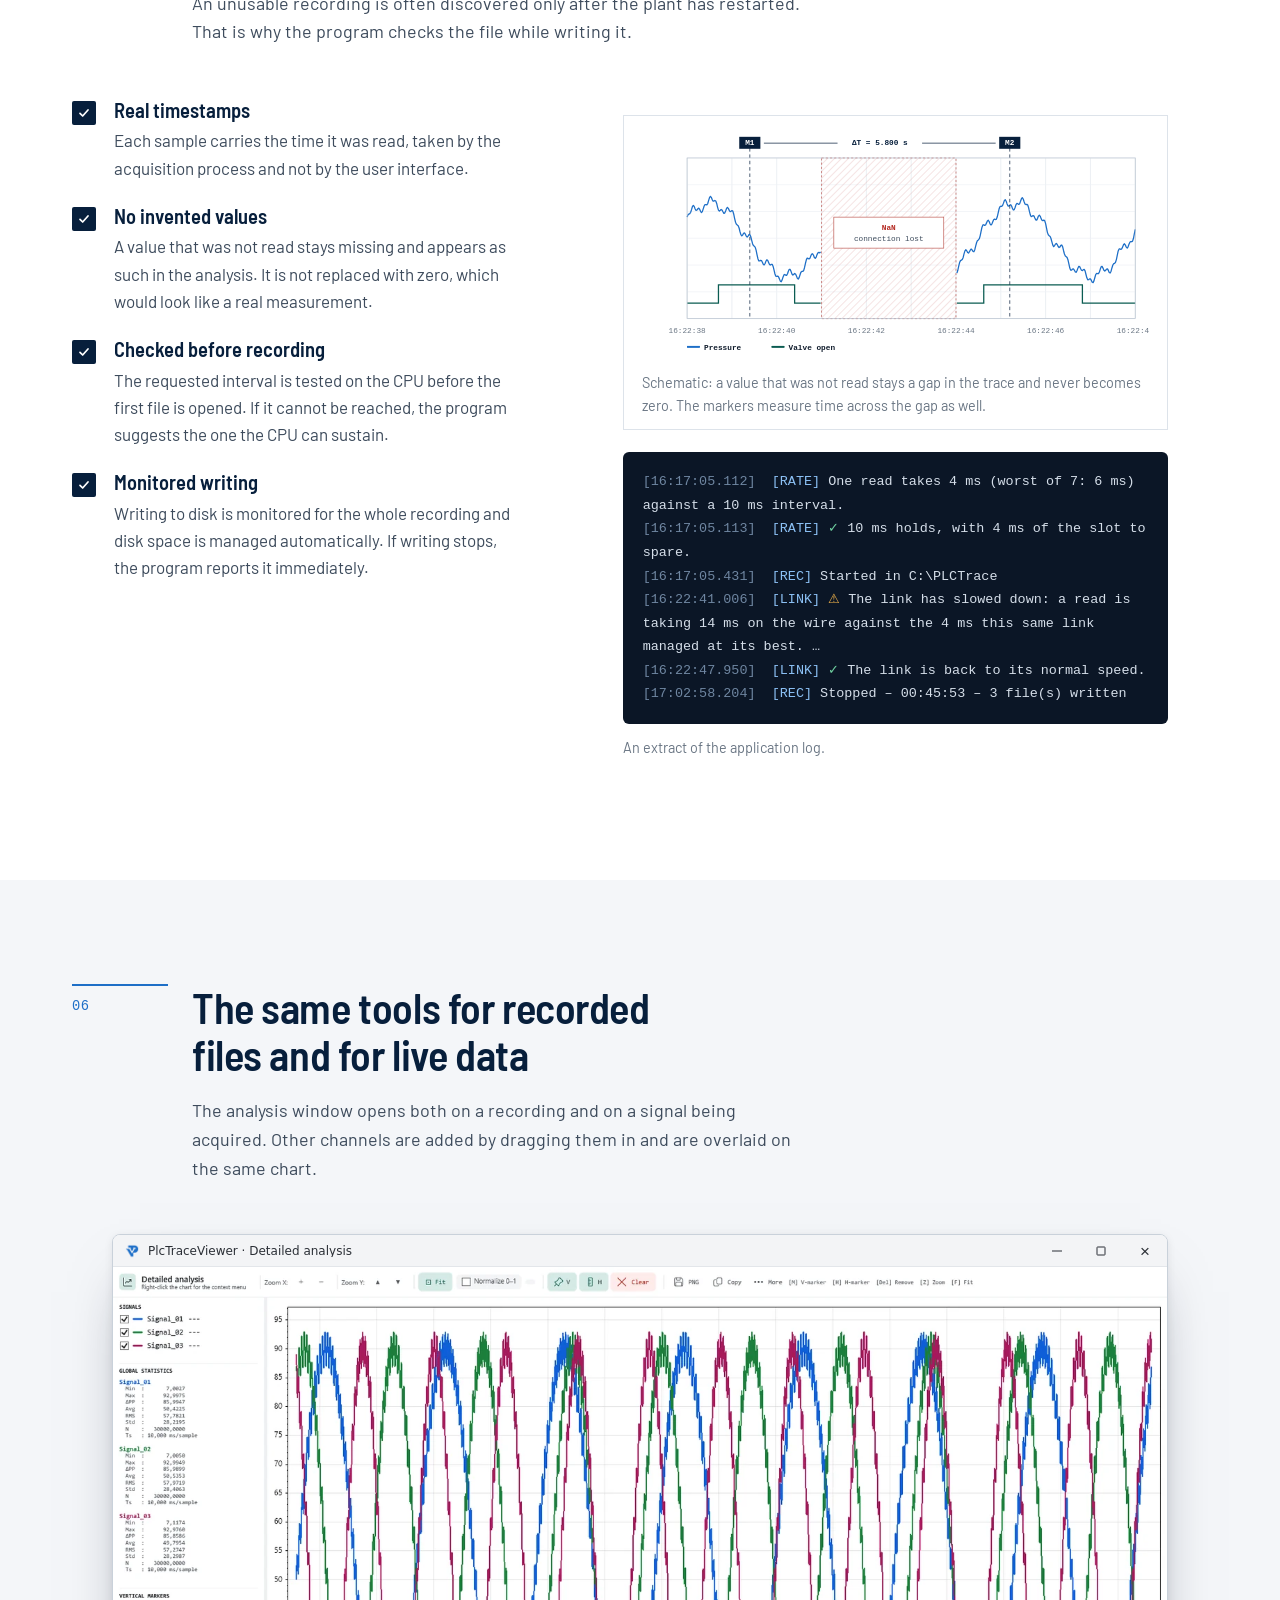
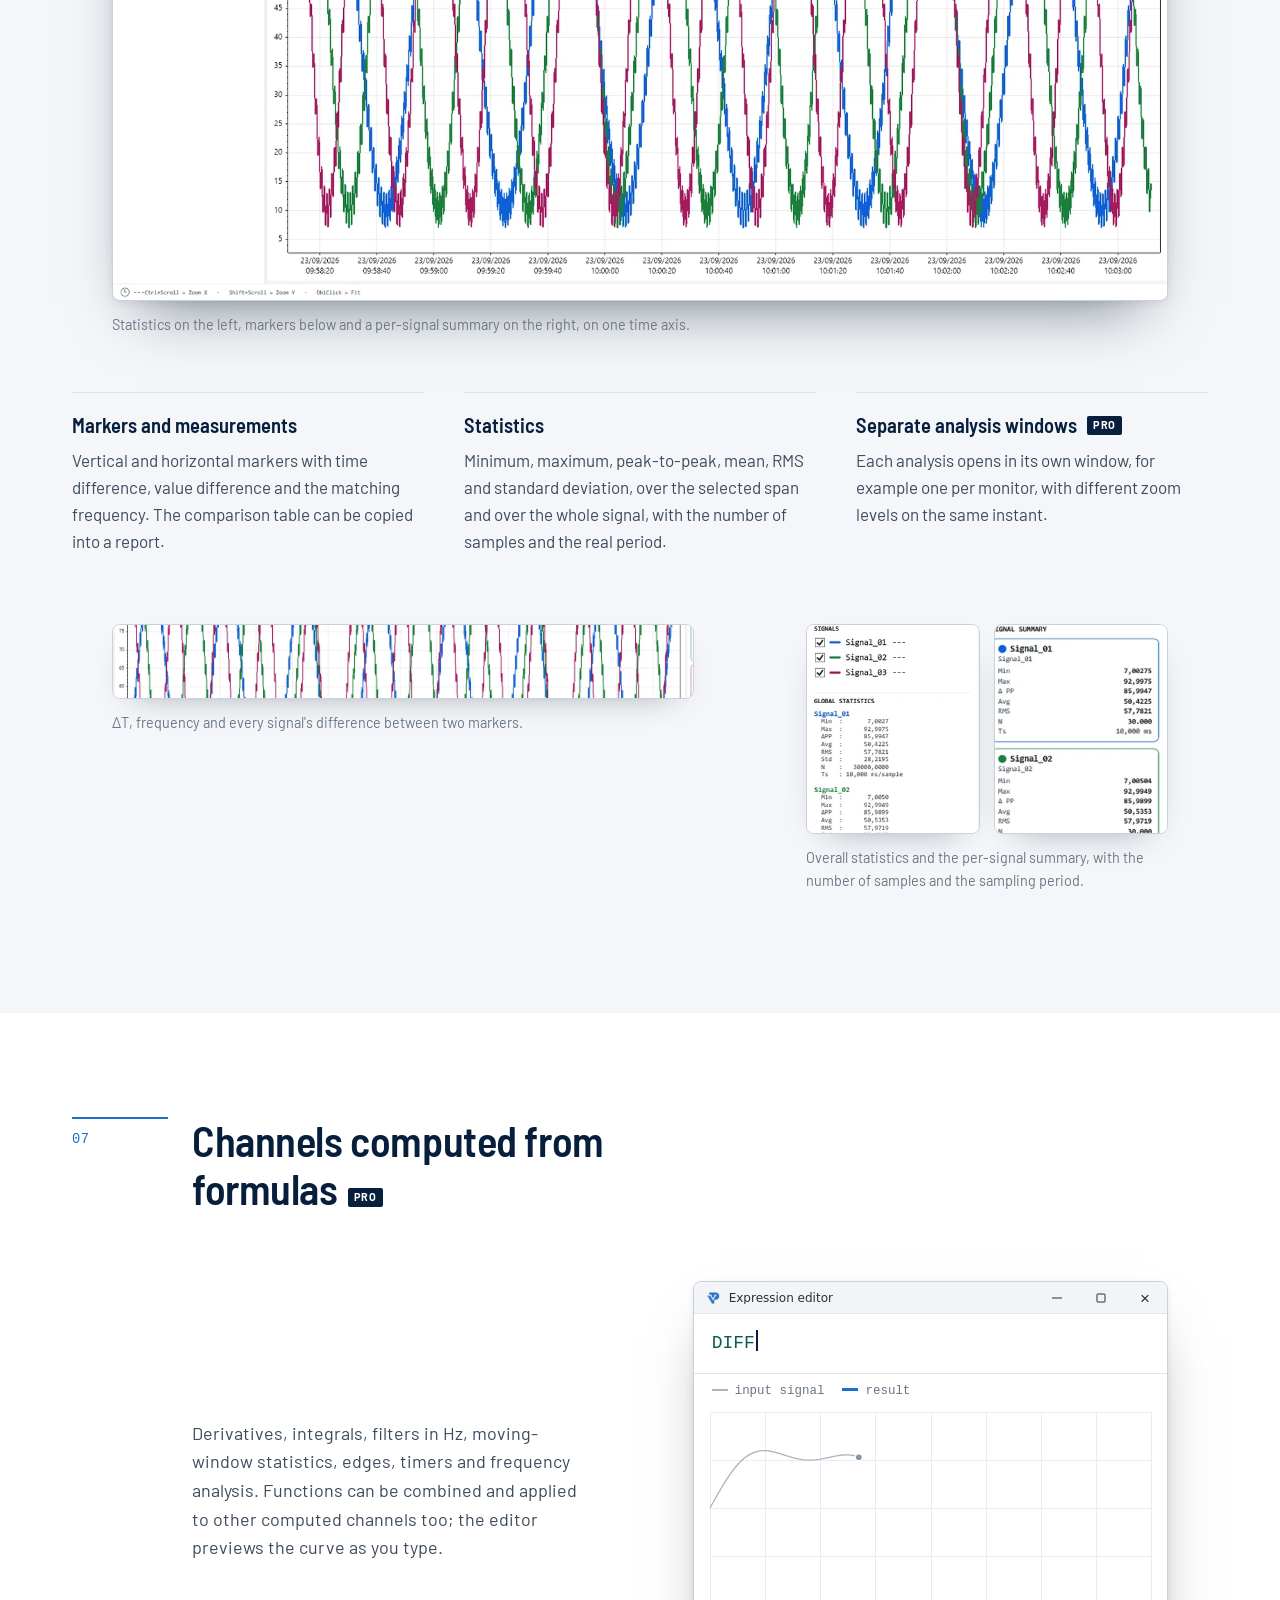
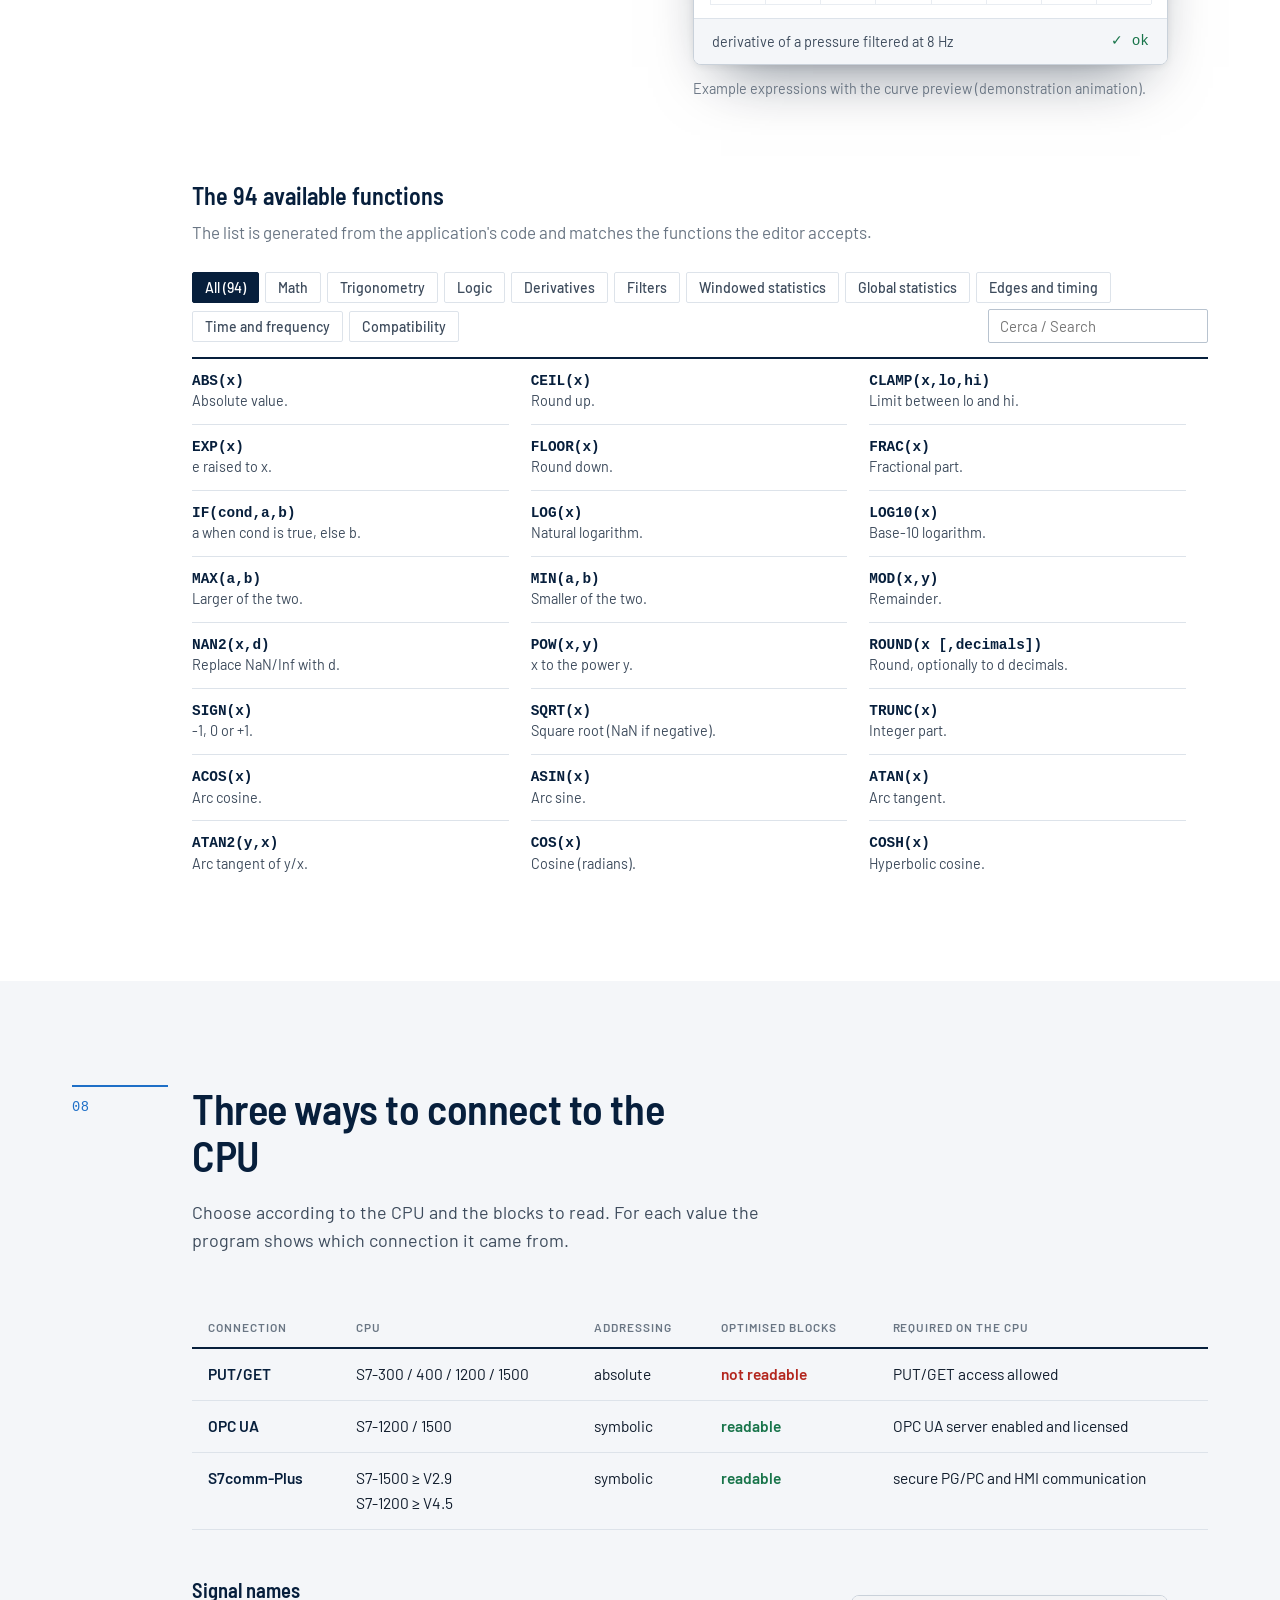
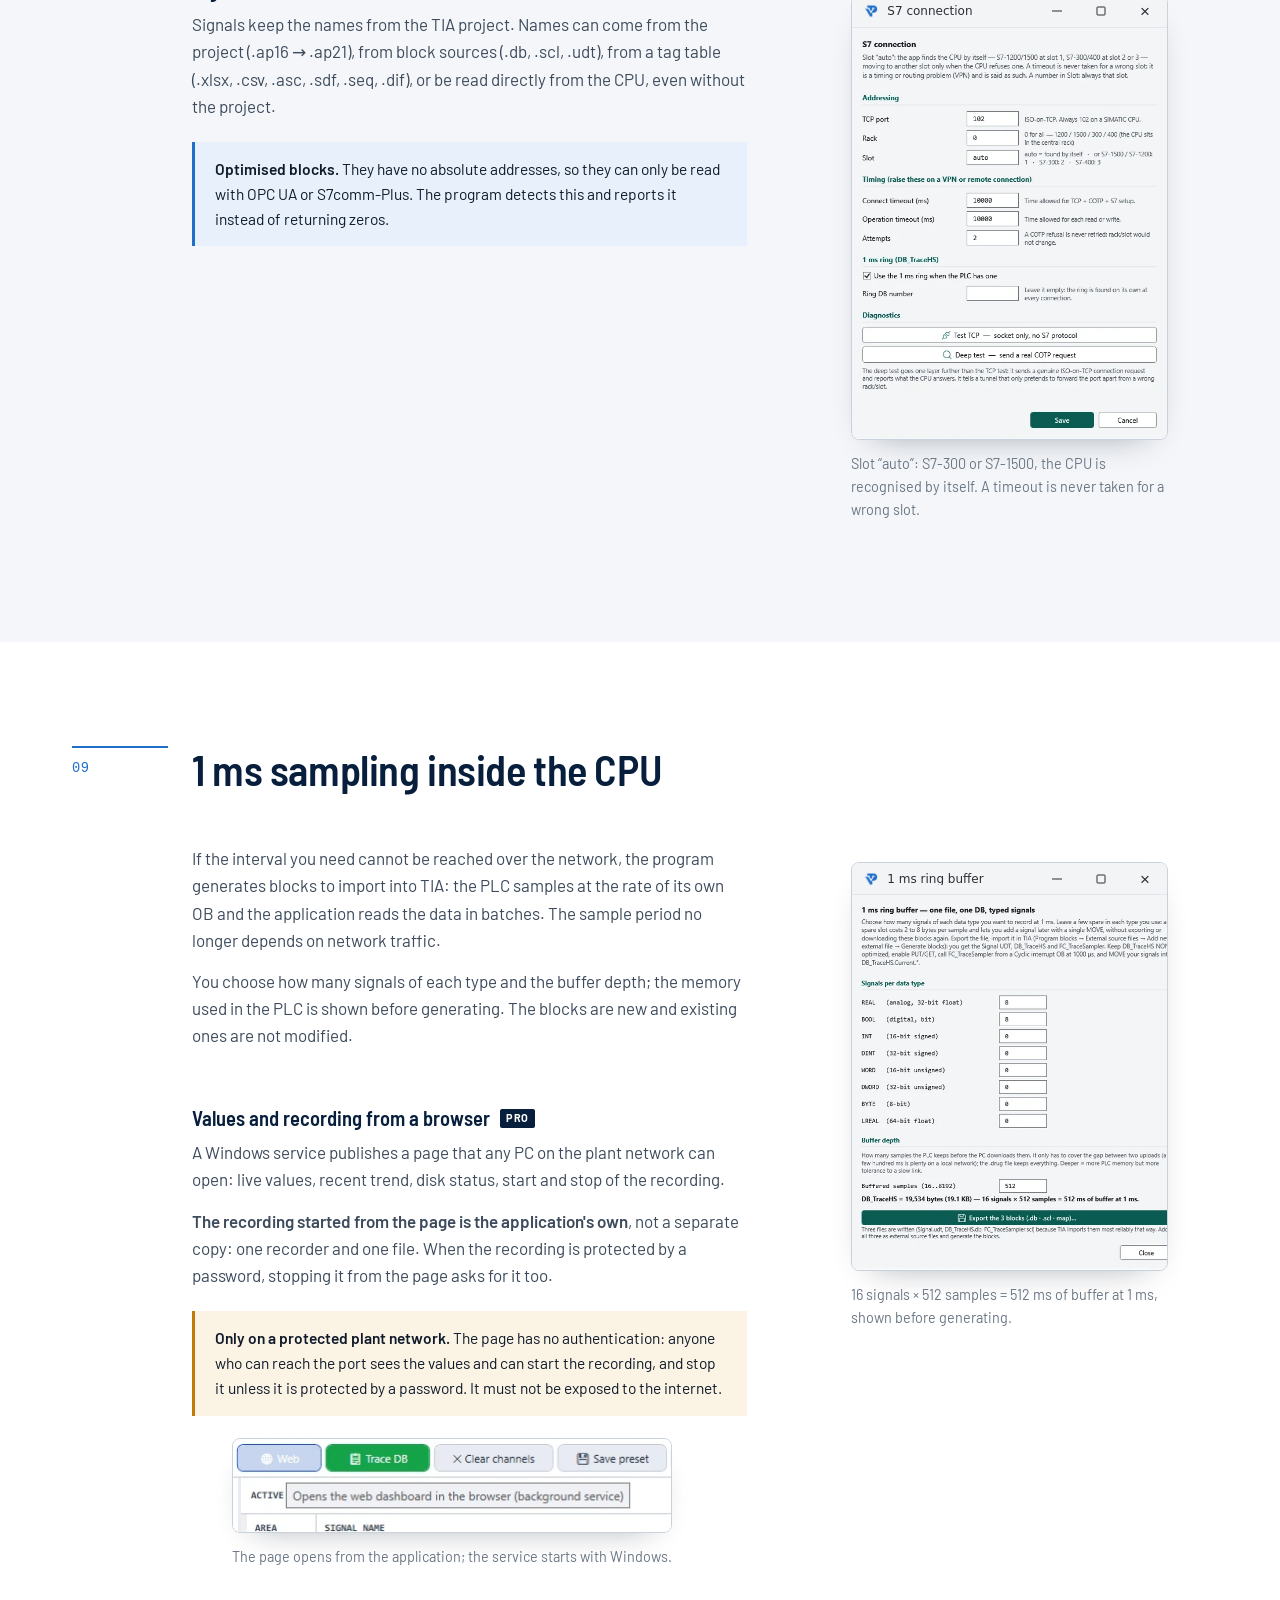
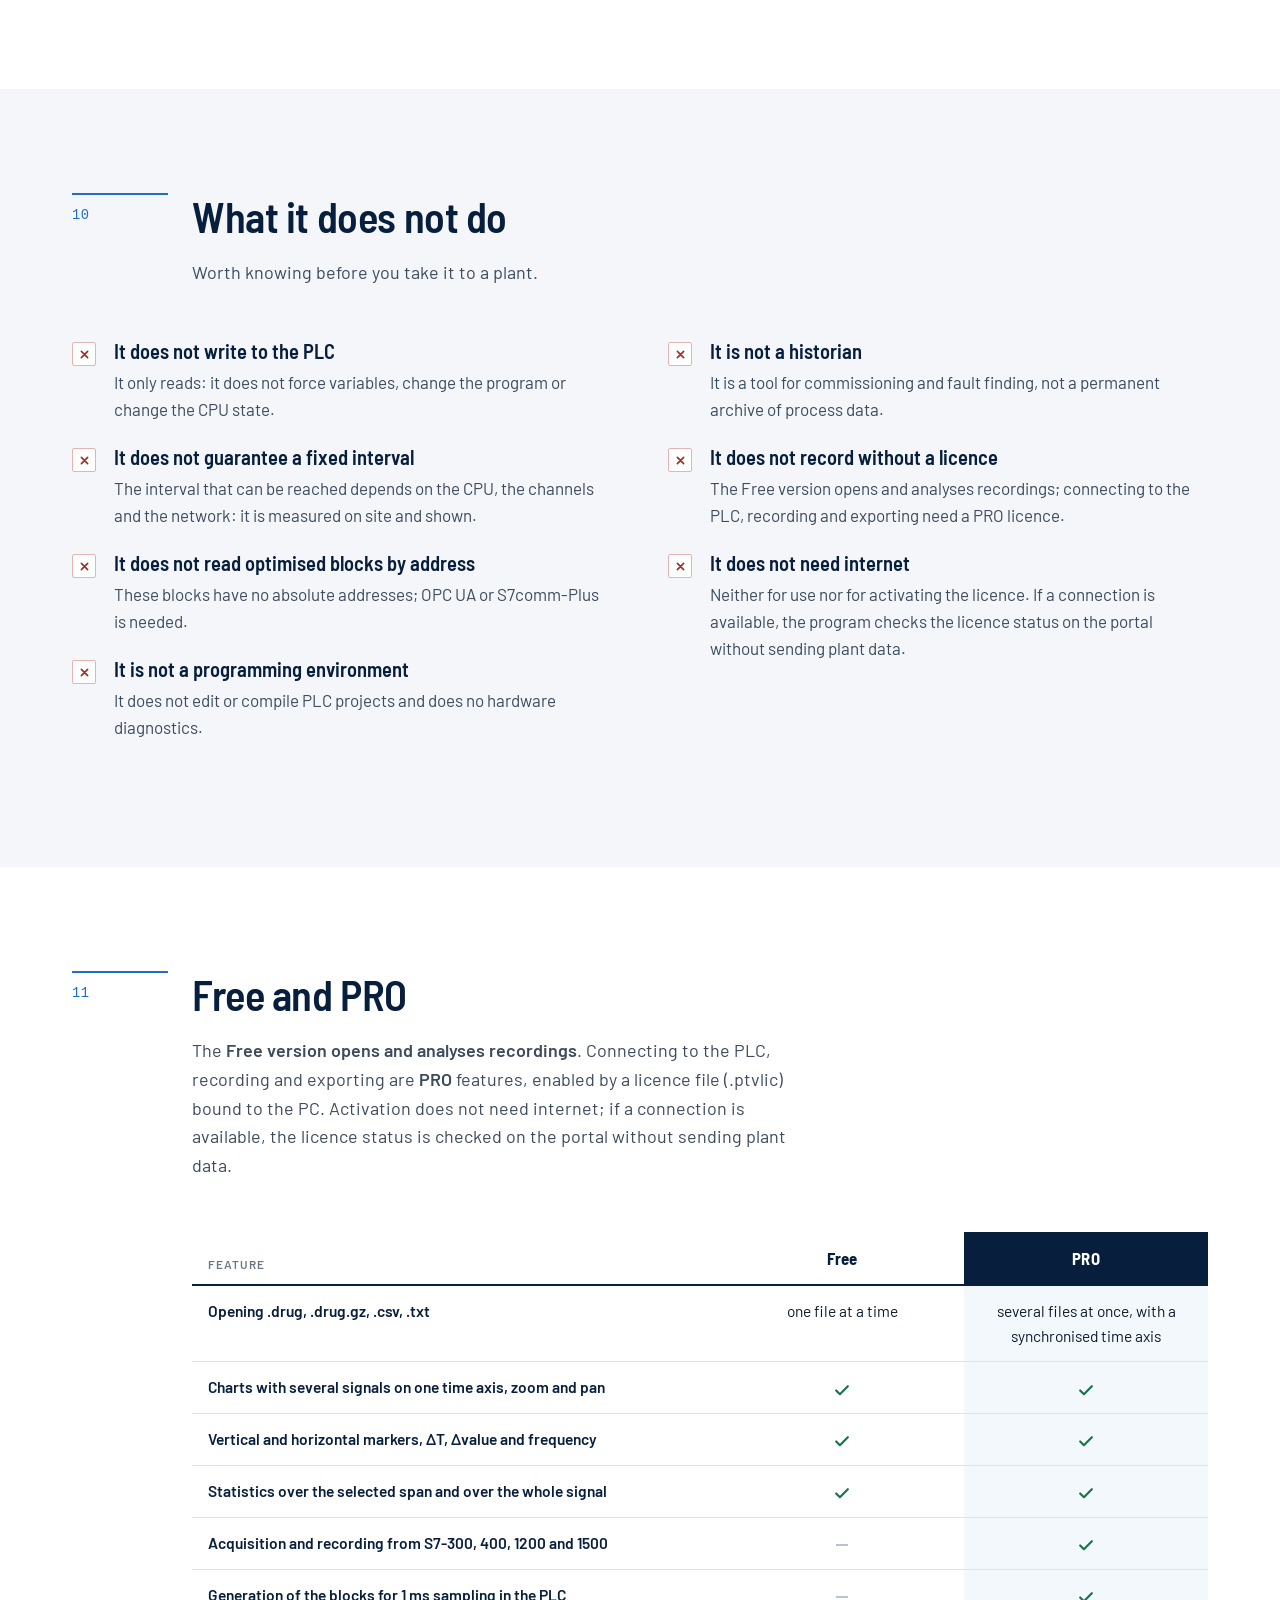
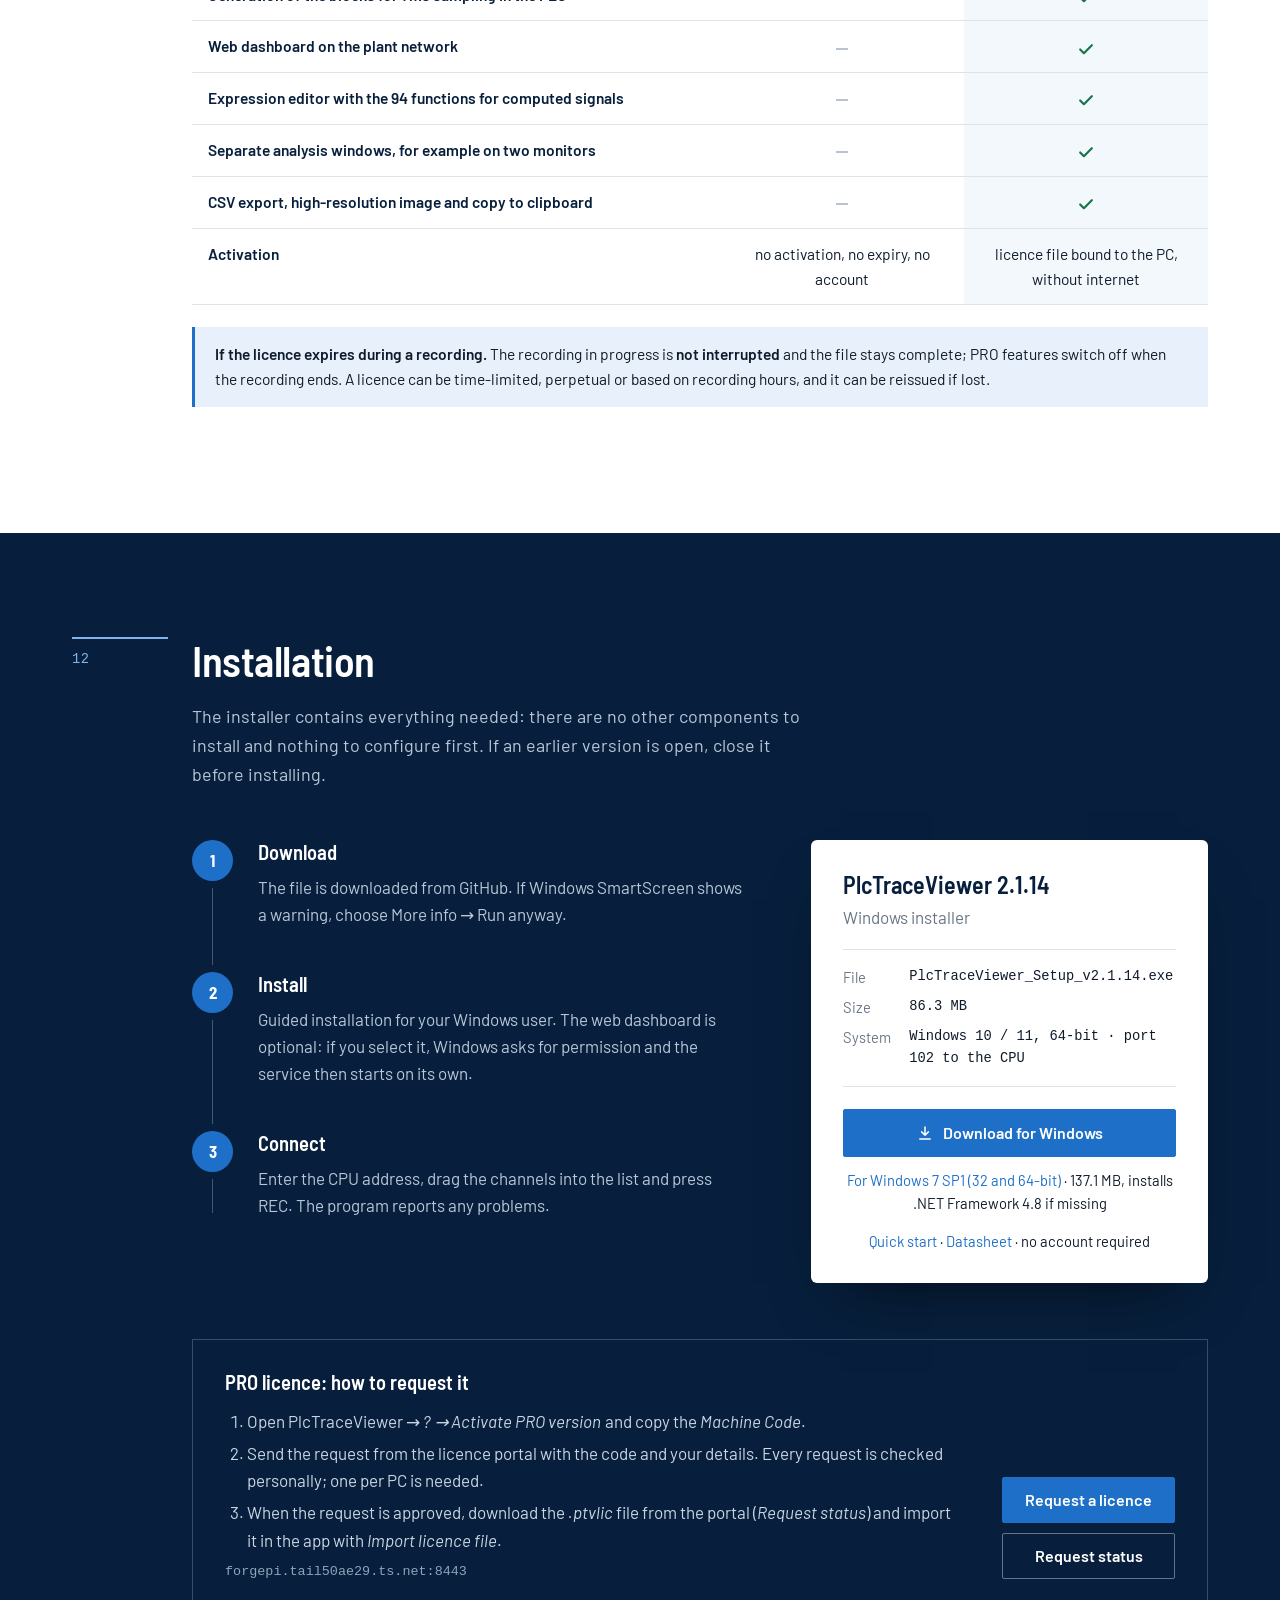
==== commit b75c6b7e: "PTV 2.1.14: compact, encrypted recordings that never lose a row Datasheet, home page and quick start" ====
--- a/index.html
+++ b/index.html
@@ -28,7 +28,7 @@
   "name":"PlcTraceViewer",
   "applicationCategory":"EngineeringApplication",
   "operatingSystem":"Windows 10, Windows 11 (64-bit); Windows 7 SP1 (32/64-bit, separate setup)",
-  "softwareVersion":"2.1.13",
+  "softwareVersion":"2.1.14",
   "author":{"@type":"Person","name":"Leonardo Dogariu"},
   "description":"Signal recorder and analyser for S7-300, 400, 1200 and 1500 PLCs: acquisition over PUT/GET, OPC UA and S7comm-Plus, recording with the real read time of every sample, analysis with markers, statistics and 94 functions for computed signals.",
   "offers":{"@type":"Offer","price":"0","priceCurrency":"EUR","description":"Free edition; PRO features enabled by a licence file, activated without internet"}
@@ -39,7 +39,7 @@
 
 <header class="top">
   <div class="wrap">
-    <a class="brand" href="index.html"><img src="assets/img/ptv-mark-64.png" width="30" height="30" alt=""><span>PlcTraceViewer</span><small>2.1.13</small></a>
+    <a class="brand" href="index.html"><img src="assets/img/ptv-mark-64.png" width="30" height="30" alt=""><span>PlcTraceViewer</span><small>2.1.14</small></a>
     <nav>
       <a href="#prodotto" data-it>Prodotto</a><a href="#prodotto" data-en>Product</a>
       <a href="#analisi" data-it>Analisi</a><a href="#analisi" data-en>Analysis</a>
@@ -119,7 +119,7 @@
 <section class="plate-sec">
   <div class="wrap">
     <dl class="plate">
-      <div class="id"><img src="assets/img/ptv-mark-64.png" alt=""><div><b>PlcTraceViewer</b><span><span data-it>versione</span><span data-en>version</span> 2.1.13</span></div></div>
+      <div class="id"><img src="assets/img/ptv-mark-64.png" alt=""><div><b>PlcTraceViewer</b><span><span data-it>versione</span><span data-en>version</span> 2.1.14</span></div></div>
       <div><dt>CPU</dt><dd>S7-300 · 400 · 1200 · 1500</dd></div>
       <div><dt data-it>Collegamento</dt><dt data-en>Connection</dt><dd>PUT/GET · OPC UA · S7comm-Plus</dd></div>
       <div><dt data-it>Progetti TIA</dt><dt data-en>TIA projects</dt><dd>V16 → V21</dd></div>
@@ -708,20 +708,20 @@
         </li>
       </ol>
       <div class="dl-card">
-        <h3>PlcTraceViewer 2.1.13</h3>
+        <h3>PlcTraceViewer 2.1.14</h3>
         <p style="color:var(--ink-3);margin:0" data-it>Programma di installazione per Windows</p>
         <p style="color:var(--ink-3);margin:0" data-en>Windows installer</p>
         <dl class="meta">
-          <dt>File</dt><dd>PlcTraceViewer_Setup_v2.1.13.exe</dd>
-          <dt data-it>Dimensione</dt><dt data-en>Size</dt><dd><span data-it>86,2 MB</span><span data-en>86.2 MB</span></dd>
+          <dt>File</dt><dd>PlcTraceViewer_Setup_v2.1.14.exe</dd>
+          <dt data-it>Dimensione</dt><dt data-en>Size</dt><dd><span data-it>86,3 MB</span><span data-en>86.3 MB</span></dd>
           <dt data-it>Sistema</dt><dt data-en>System</dt><dd><span data-it>Windows 10 / 11, 64 bit · porta 102 verso la CPU</span><span data-en>Windows 10 / 11, 64-bit · port 102 to the CPU</span></dd>
         </dl>
-        <a class="btn" href="https://github.com/leo25122/PlcTraceViewer-site/releases/download/v2.1.13/PlcTraceViewer_Setup_v2.1.13.exe">
+        <a class="btn" href="https://github.com/leo25122/PlcTraceViewer-site/releases/download/v2.1.14/PlcTraceViewer_Setup_v2.1.14.exe">
           <svg viewBox="0 0 24 24" fill="none" stroke="currentColor" stroke-width="2" stroke-linecap="round" stroke-linejoin="round"><path d="M12 4v11m0 0 4.5-4.5M12 15l-4.5-4.5M5 20h14"/></svg>
           <span data-it>Scarica per Windows</span><span data-en>Download for Windows</span>
         </a>
         <p style="margin:12px 0 0;font-size:.92rem;text-align:center">
-          <a href="https://github.com/leo25122/PlcTraceViewer-site/releases/download/v2.1.13/PlcTraceViewer_Setup_v2.1.13_Windows7.exe"><span data-it>Per Windows 7 SP1 (32 e 64 bit)</span><span data-en>For Windows 7 SP1 (32 and 64-bit)</span></a> ·
+          <a href="https://github.com/leo25122/PlcTraceViewer-site/releases/download/v2.1.14/PlcTraceViewer_Setup_v2.1.14_Windows7.exe"><span data-it>Per Windows 7 SP1 (32 e 64 bit)</span><span data-en>For Windows 7 SP1 (32 and 64-bit)</span></a> ·
           <span data-it>137,1 MB, installa .NET Framework 4.8 se manca</span><span data-en>137.1 MB, installs .NET Framework 4.8 if missing</span>
         </p>
         <p style="margin:14px 0 0;font-size:.92rem;text-align:center">
@@ -816,15 +816,15 @@
       <details>
         <summary><span data-it>Che file produce e come si leggono?</span><span data-en>What files does it produce and how are they read?</span></summary>
         <div class="a">
-          <span data-it>Un formato binario proprietario (.drug), compresso automaticamente alla chiusura del file (.drug.gz) e organizzato in una cartella per giorno. Da qui si esportano in CSV i canali e gli intervalli necessari. Il programma legge anche file CSV e TXT di altri strumenti.</span>
-          <span data-en>A proprietary binary format (.drug), compressed automatically when the file is closed (.drug.gz) and organised in one folder per day. From there you export the channels and time spans you need as CSV. The program also reads CSV and TXT files from other tools.</span>
+          <span data-it>Un formato binario proprietario e cifrato (.drug), compatto già mentre registra e organizzato in una cartella per giorno. Da qui si esportano in CSV i canali e gli intervalli necessari. Il programma legge anche file CSV e TXT di altri strumenti.</span>
+          <span data-en>A proprietary, encrypted binary format (.drug), compact while it records and organised in one folder per day. From there you export the channels and time spans you need as CSV. The program also reads CSV and TXT files from other tools.</span>
         </div>
       </details>
       <details>
         <summary><span data-it>Posso lasciarlo registrare tutta la notte?</span><span data-en>Can I leave it recording all night?</span></summary>
         <div class="a">
-          <span data-it>Sì. I file ruotano per dimensione; i più vecchi vengono compressi e poi eliminati secondo il periodo di conservazione impostato, senza toccare la registrazione in corso. La scrittura è controllata: se si interrompe, viene segnalato.</span>
-          <span data-en>Yes. Files rotate by size; the oldest are compressed and then deleted according to the retention period you set, without touching the recording in progress. Writing is monitored: if it stops, this is reported.</span>
+          <span data-it>Sì. I file ruotano per dimensione; i più vecchi vengono eliminati secondo il periodo di conservazione impostato, senza toccare la registrazione in corso. Ogni riga resta anche sul PC finché non è nel file: se la scrittura si interrompe viene segnalato, e non si perdono righe.</span>
+          <span data-en>Yes. Files rotate by size; the oldest are deleted according to the retention period you set, without touching the recording in progress. Every row is also kept on the PC until it is in the file: if writing stops, this is reported and no rows are lost.</span>
         </div>
       </details>
       <details>
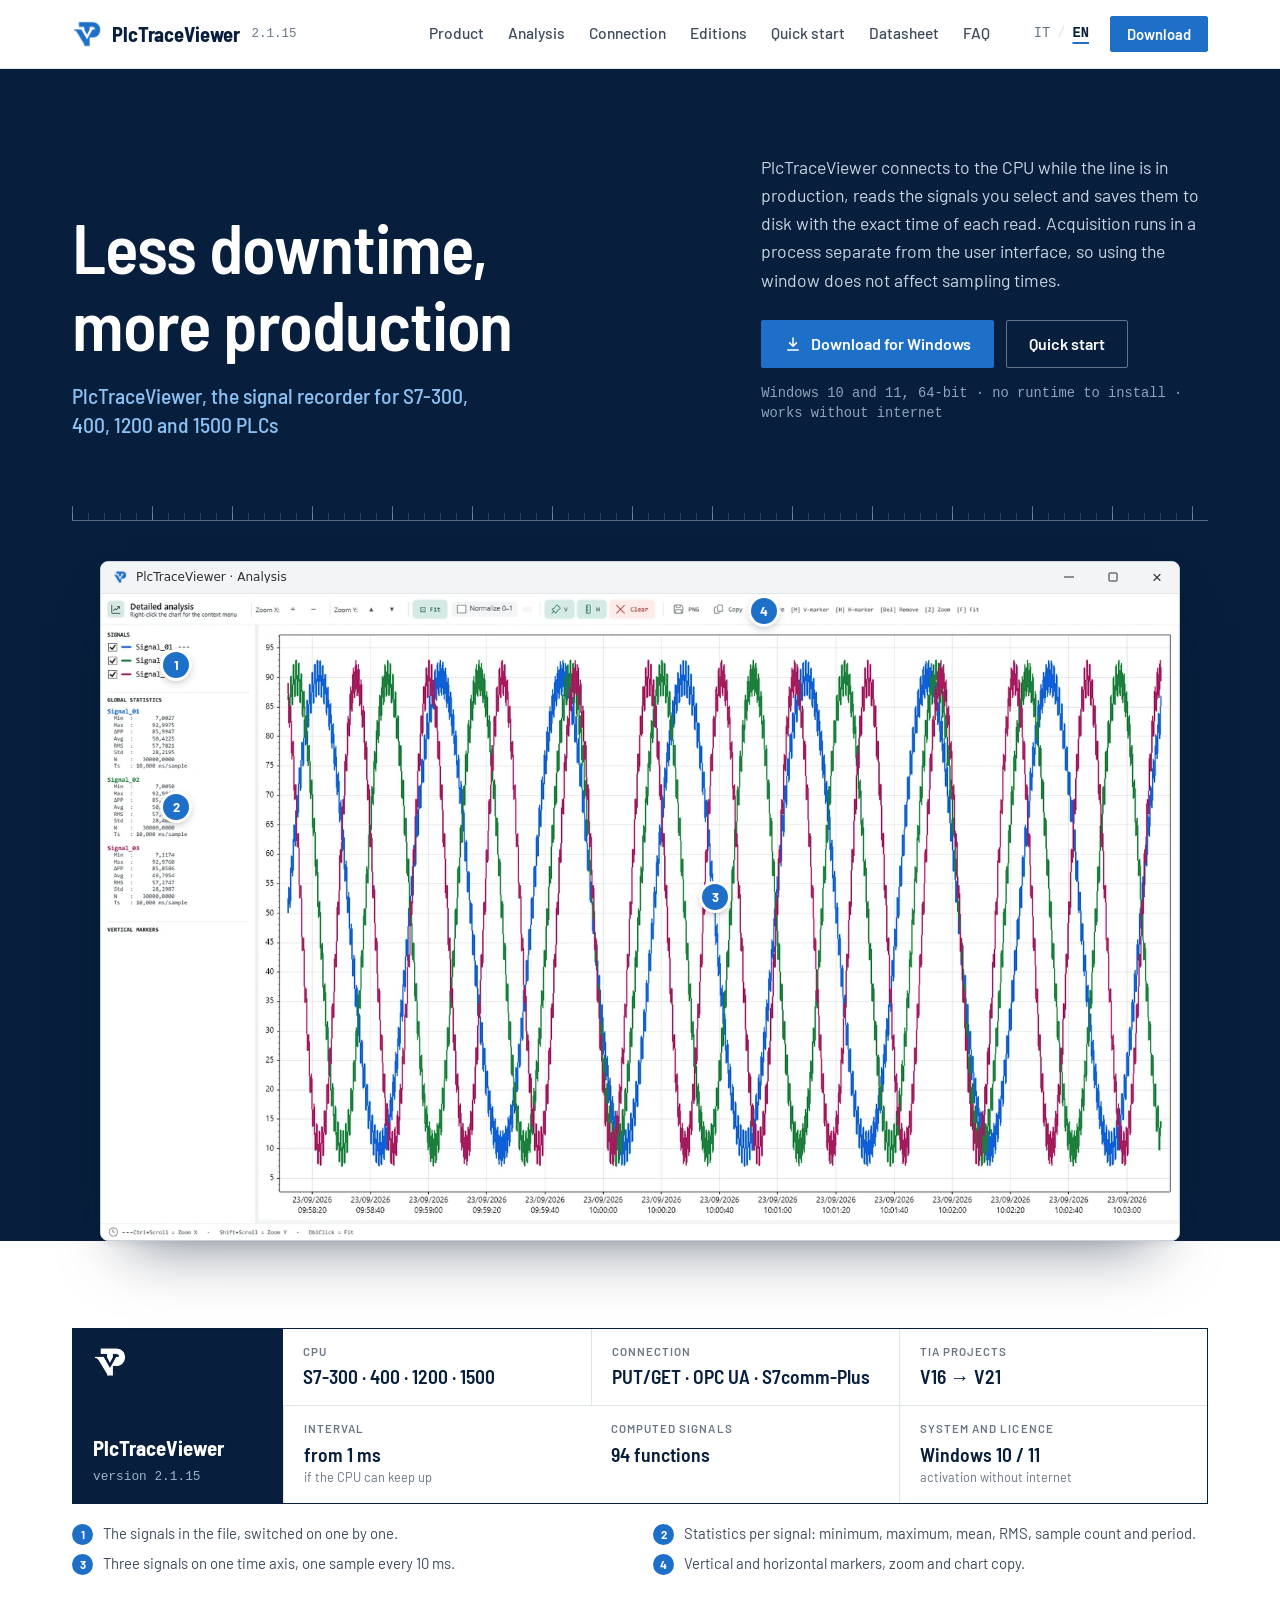
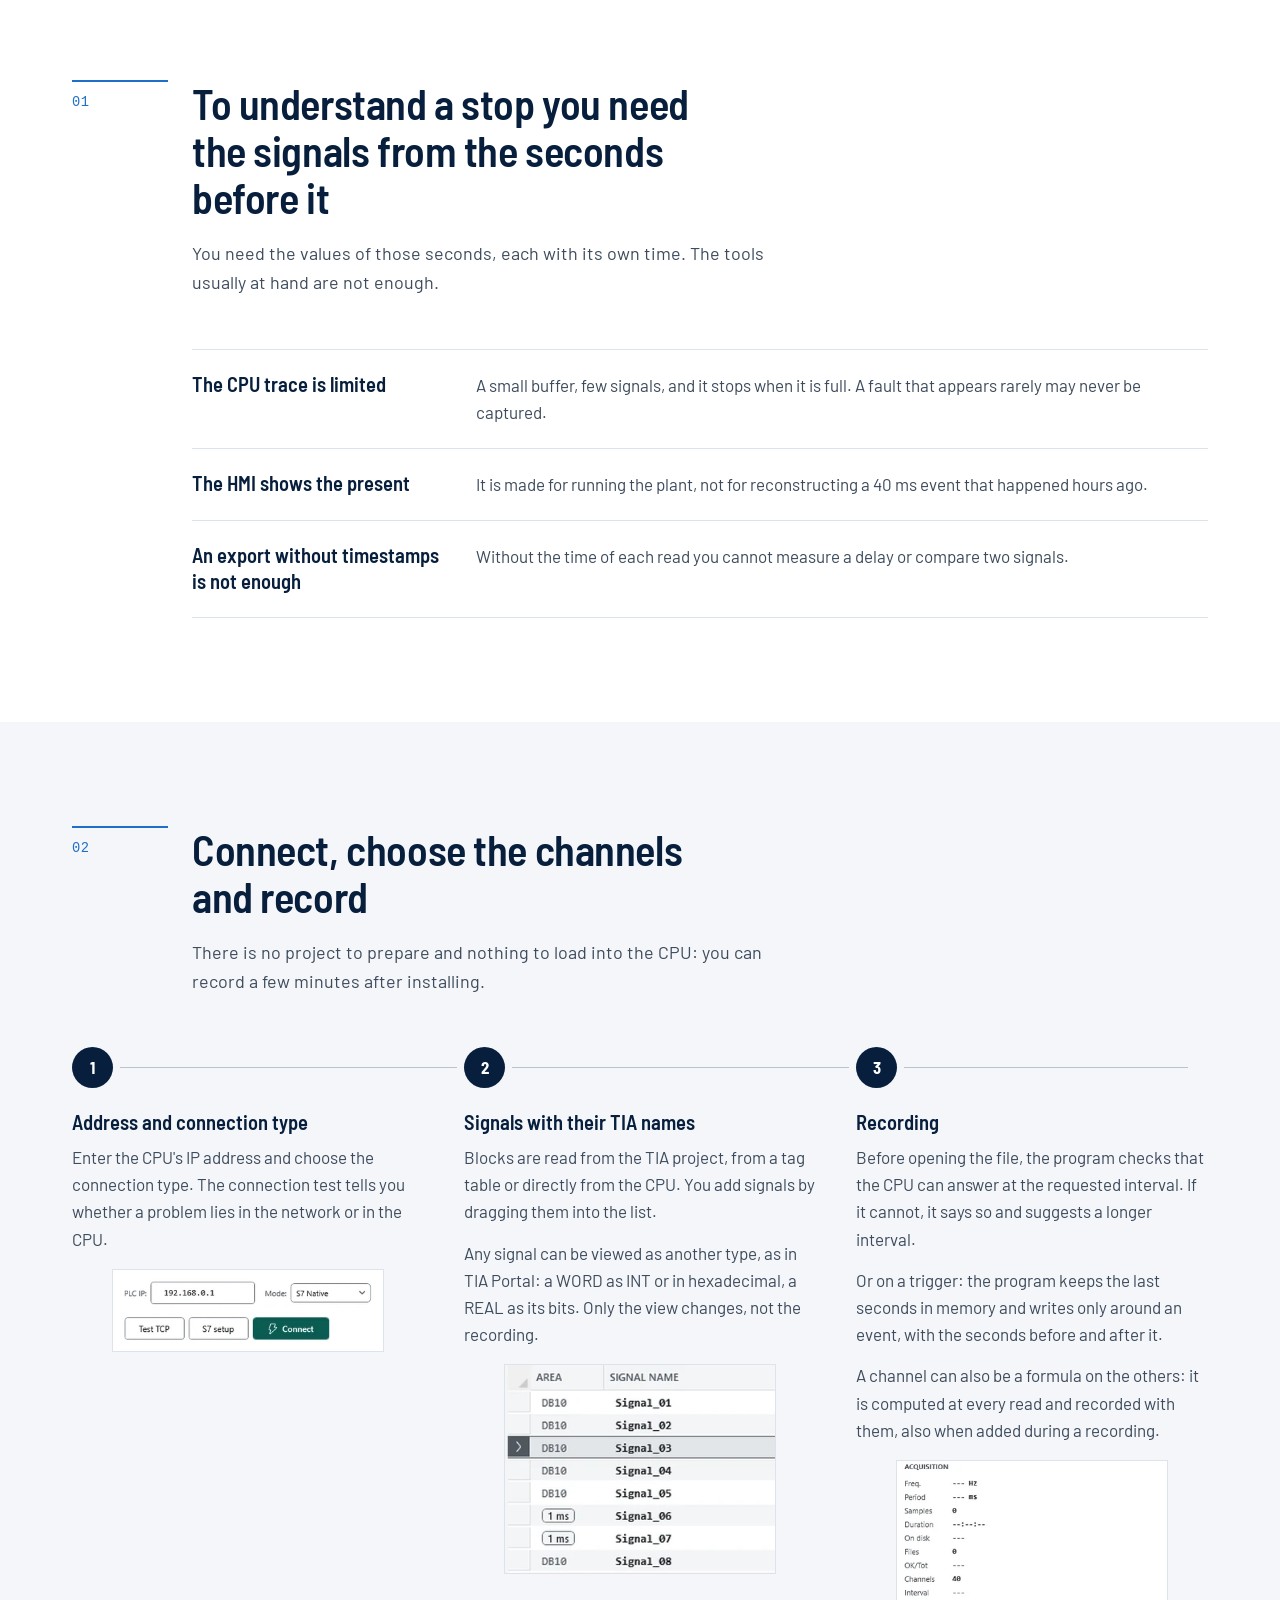
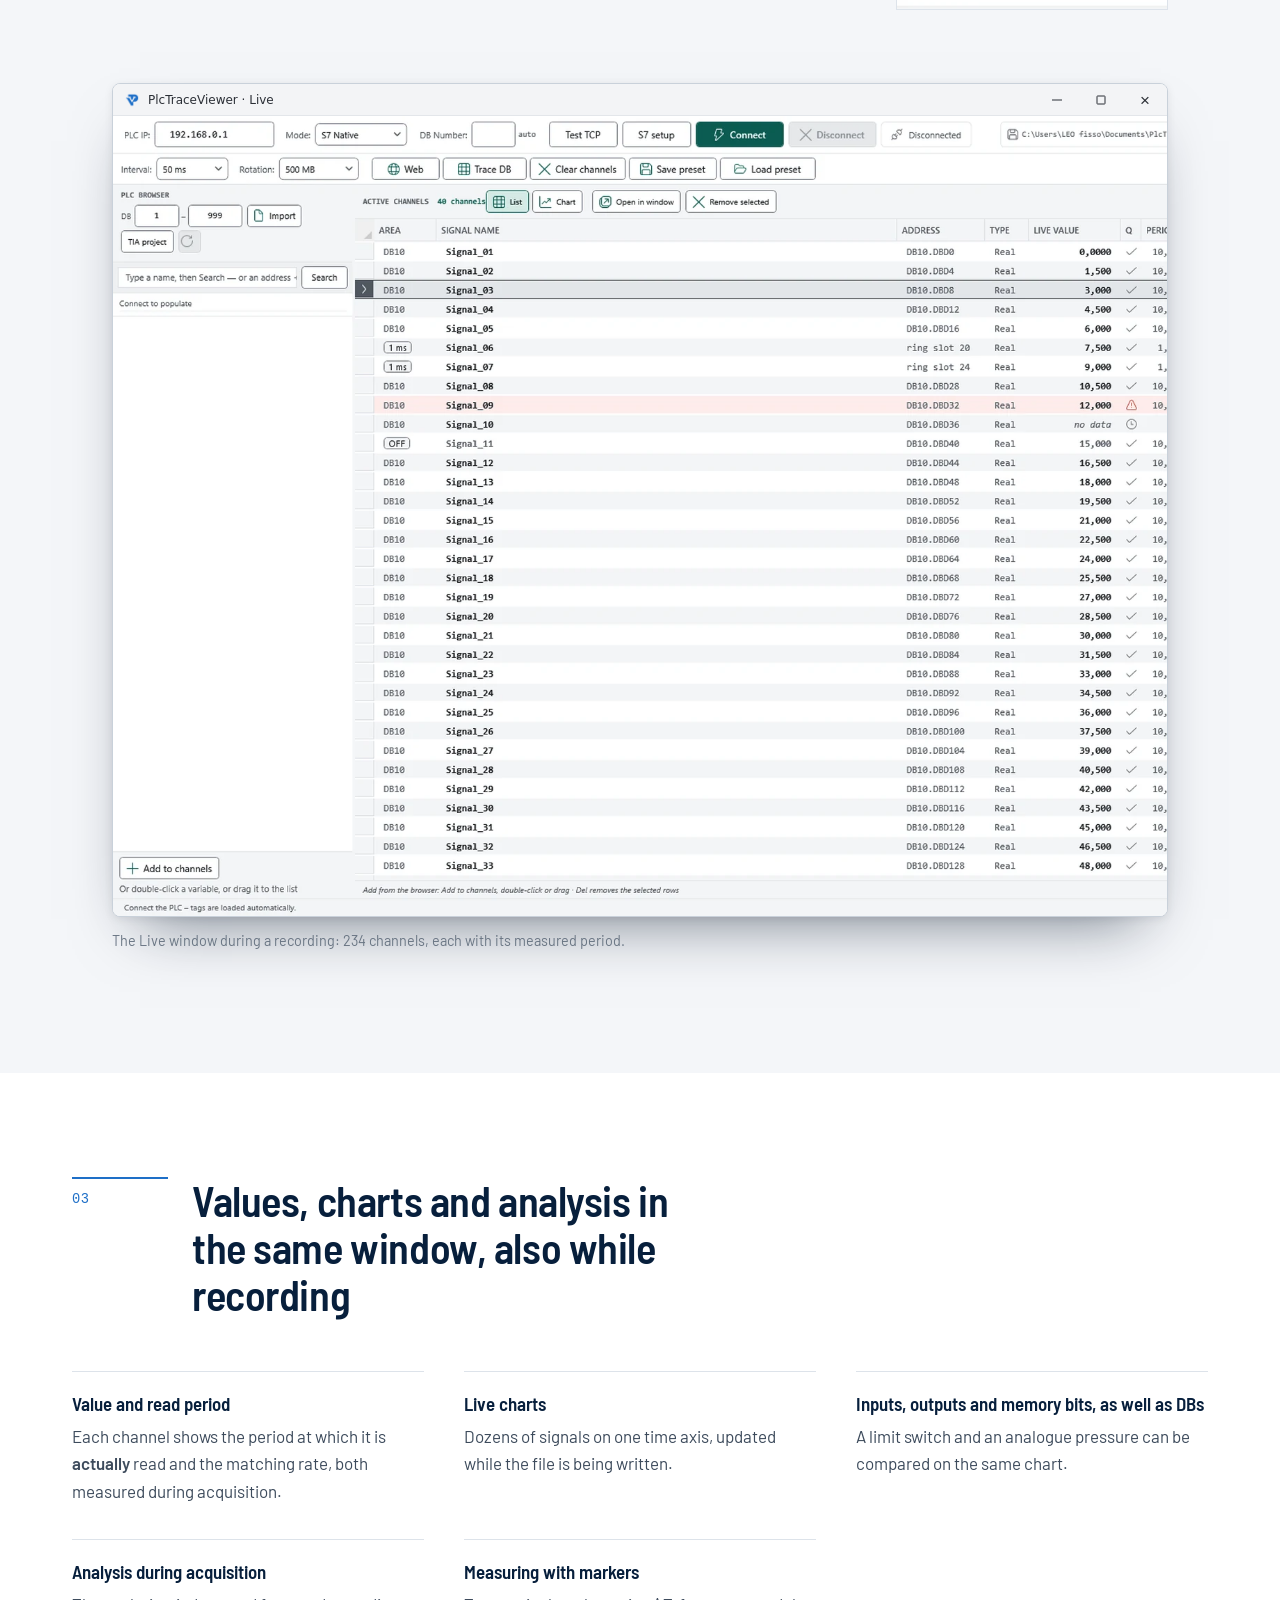
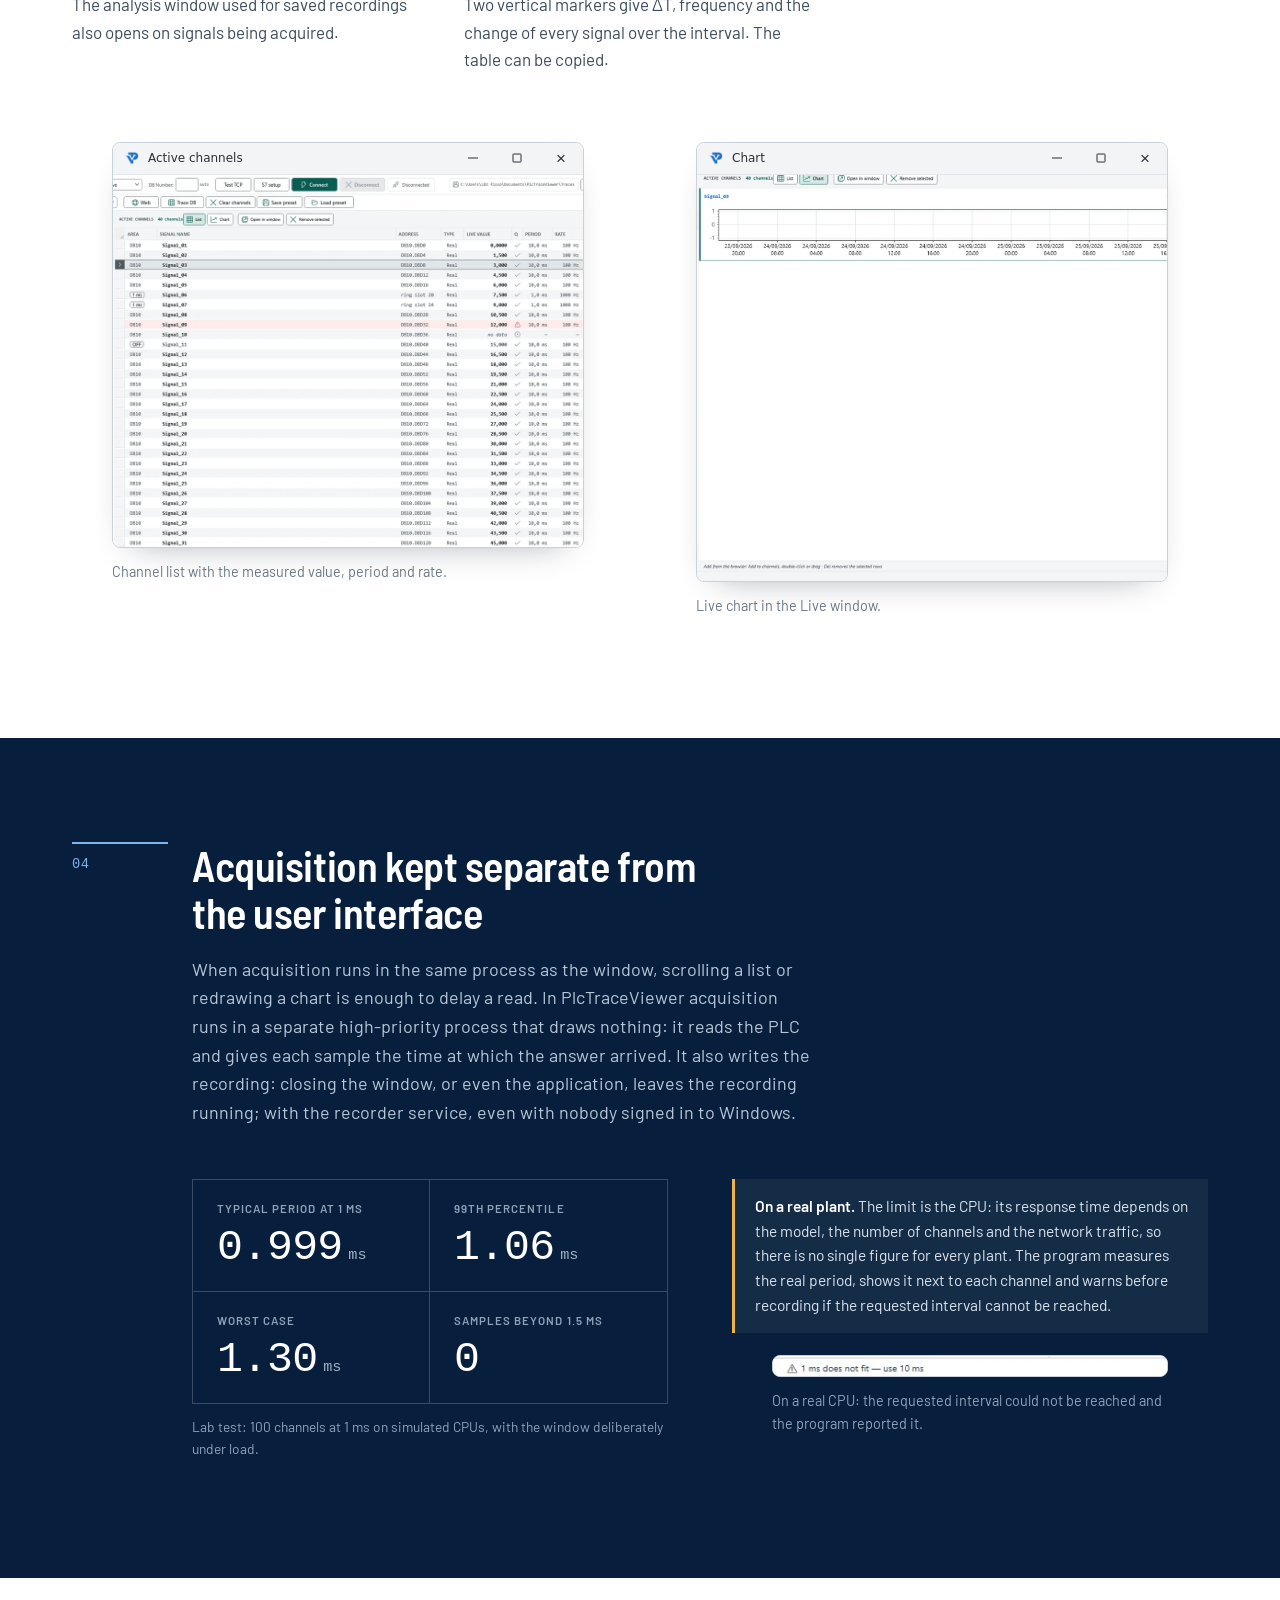
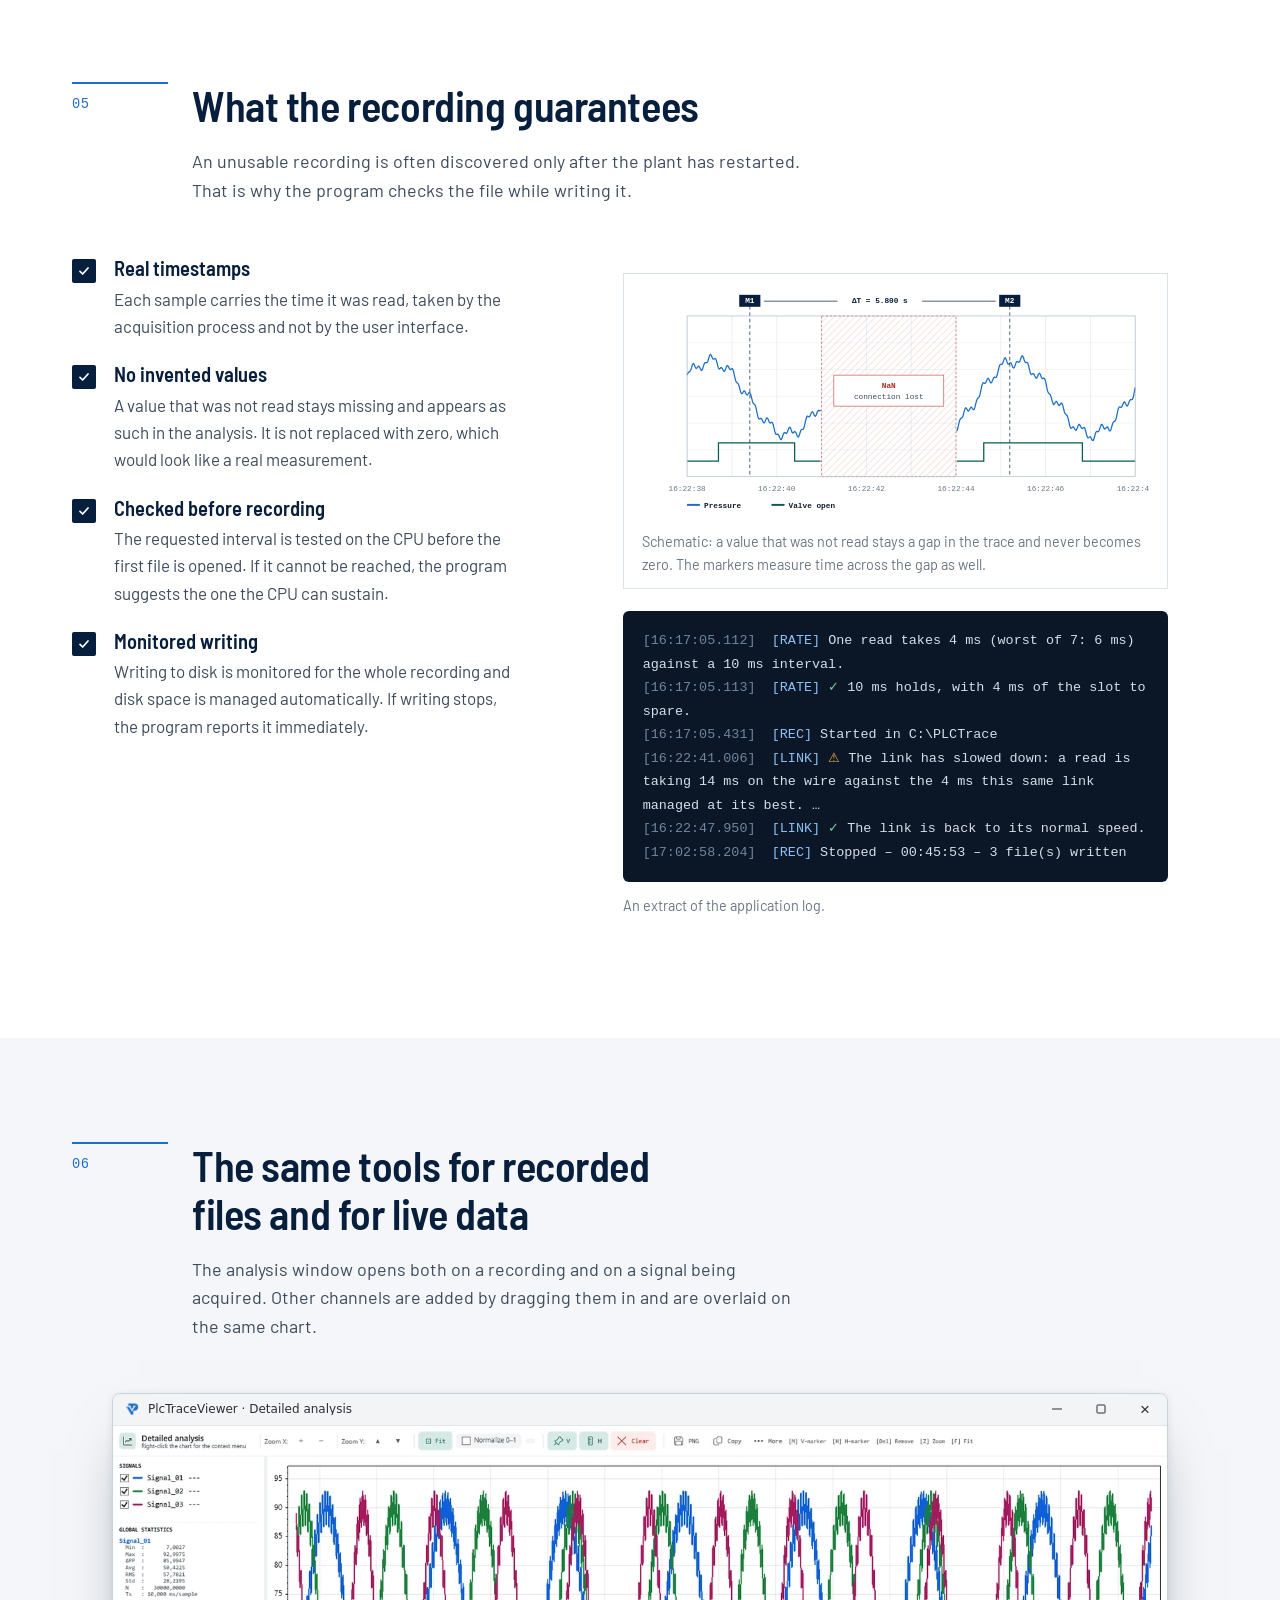
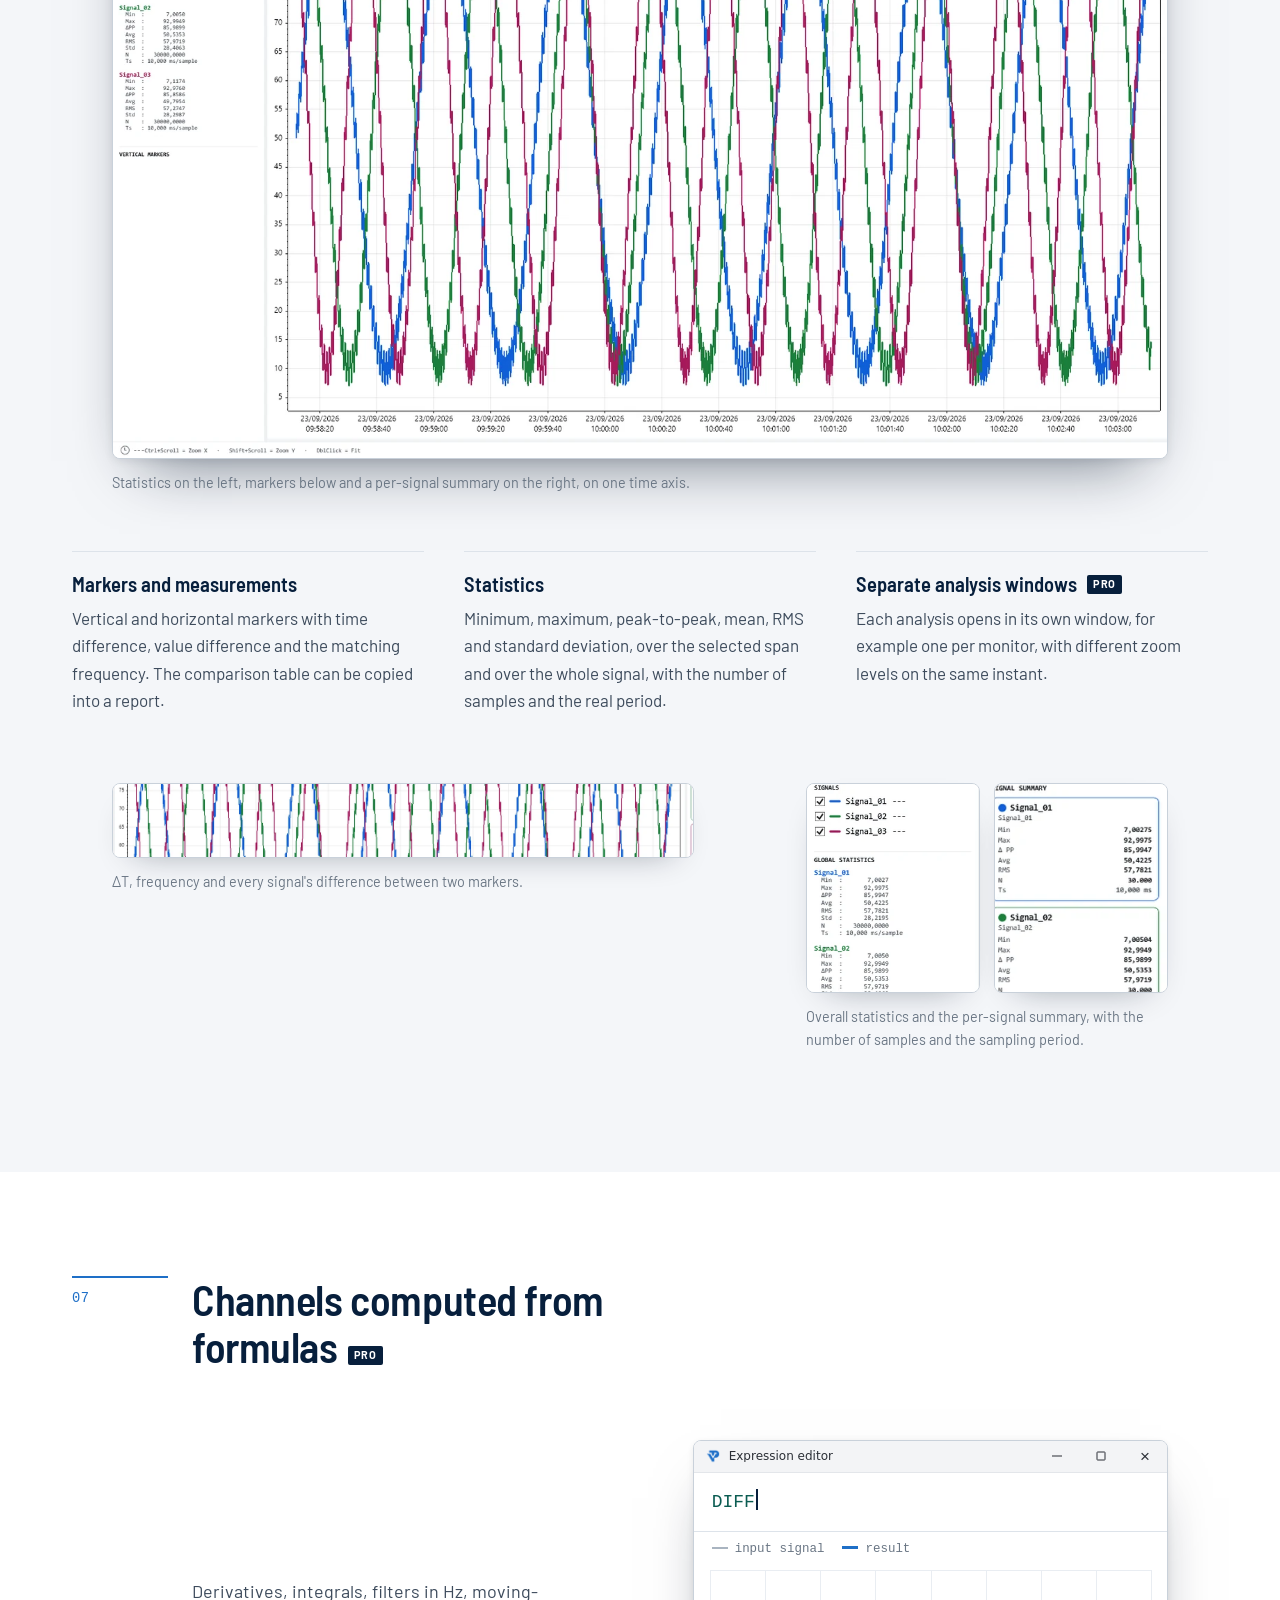
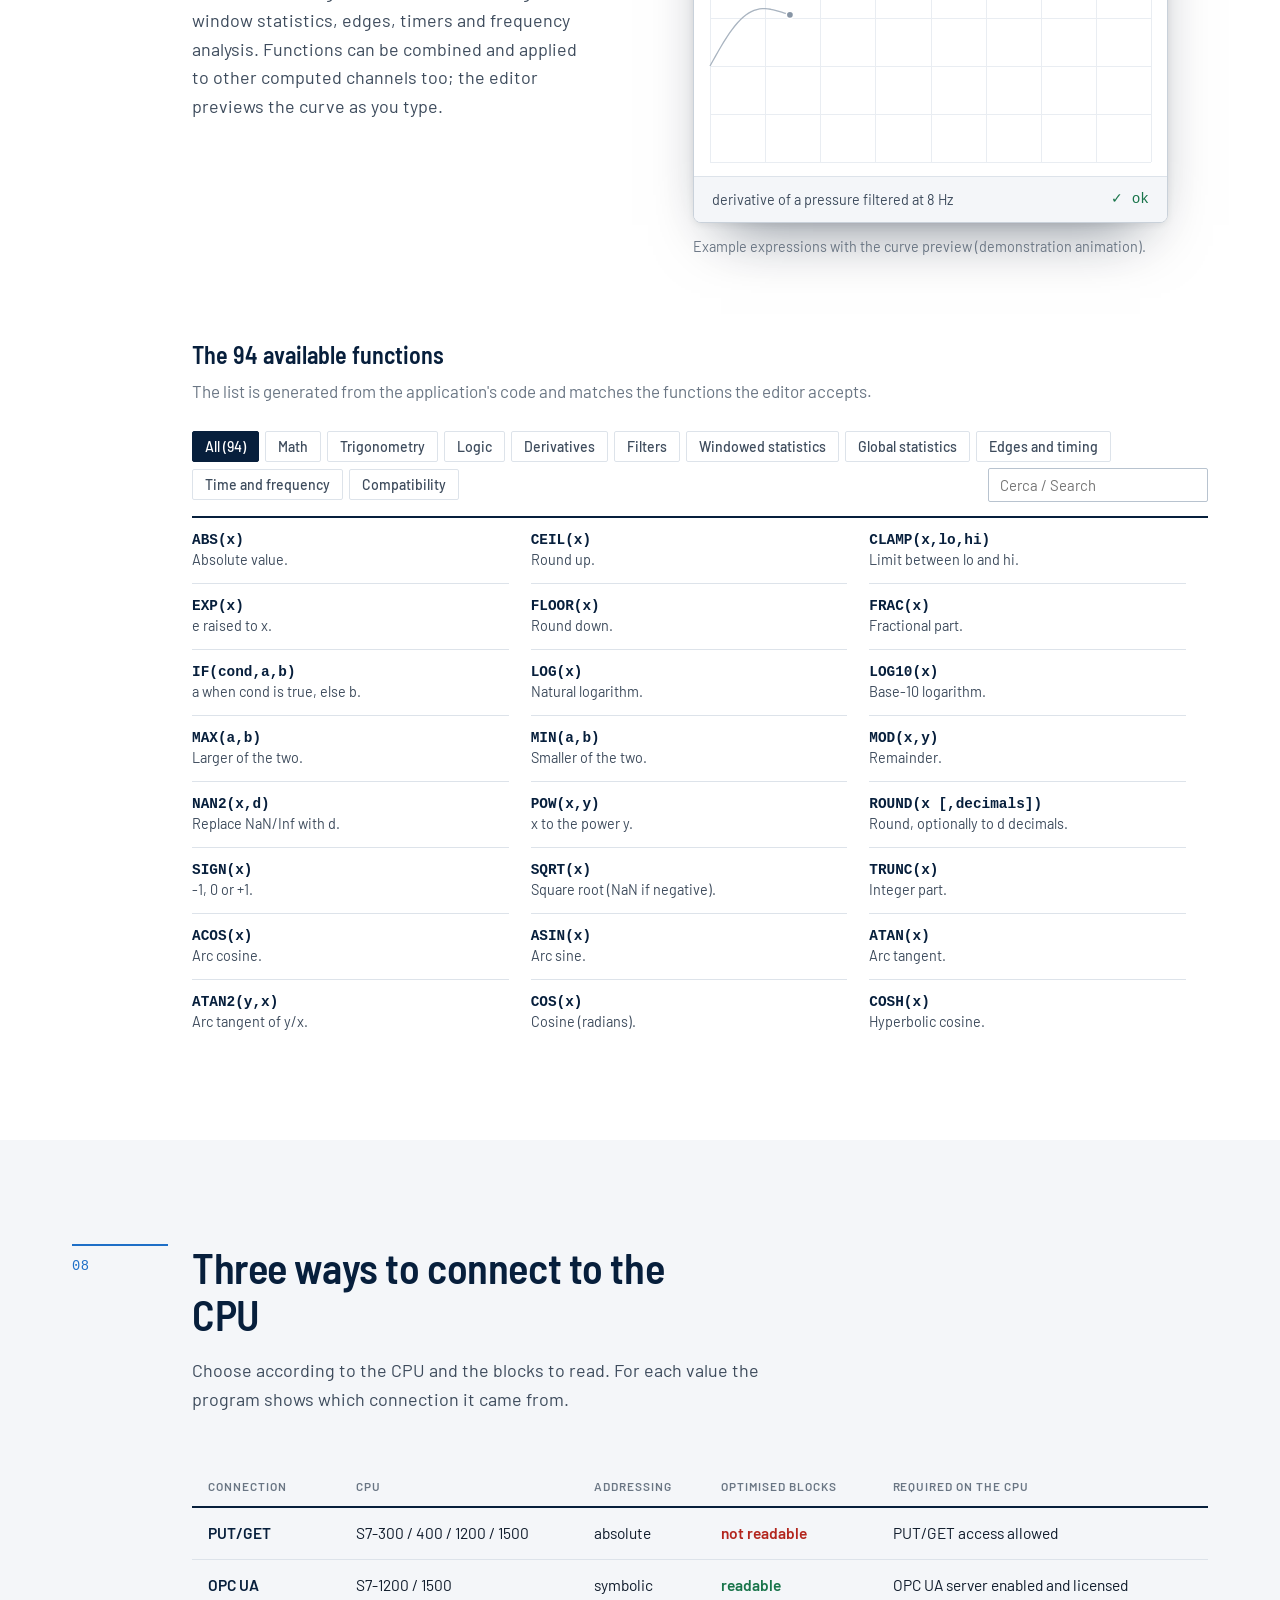
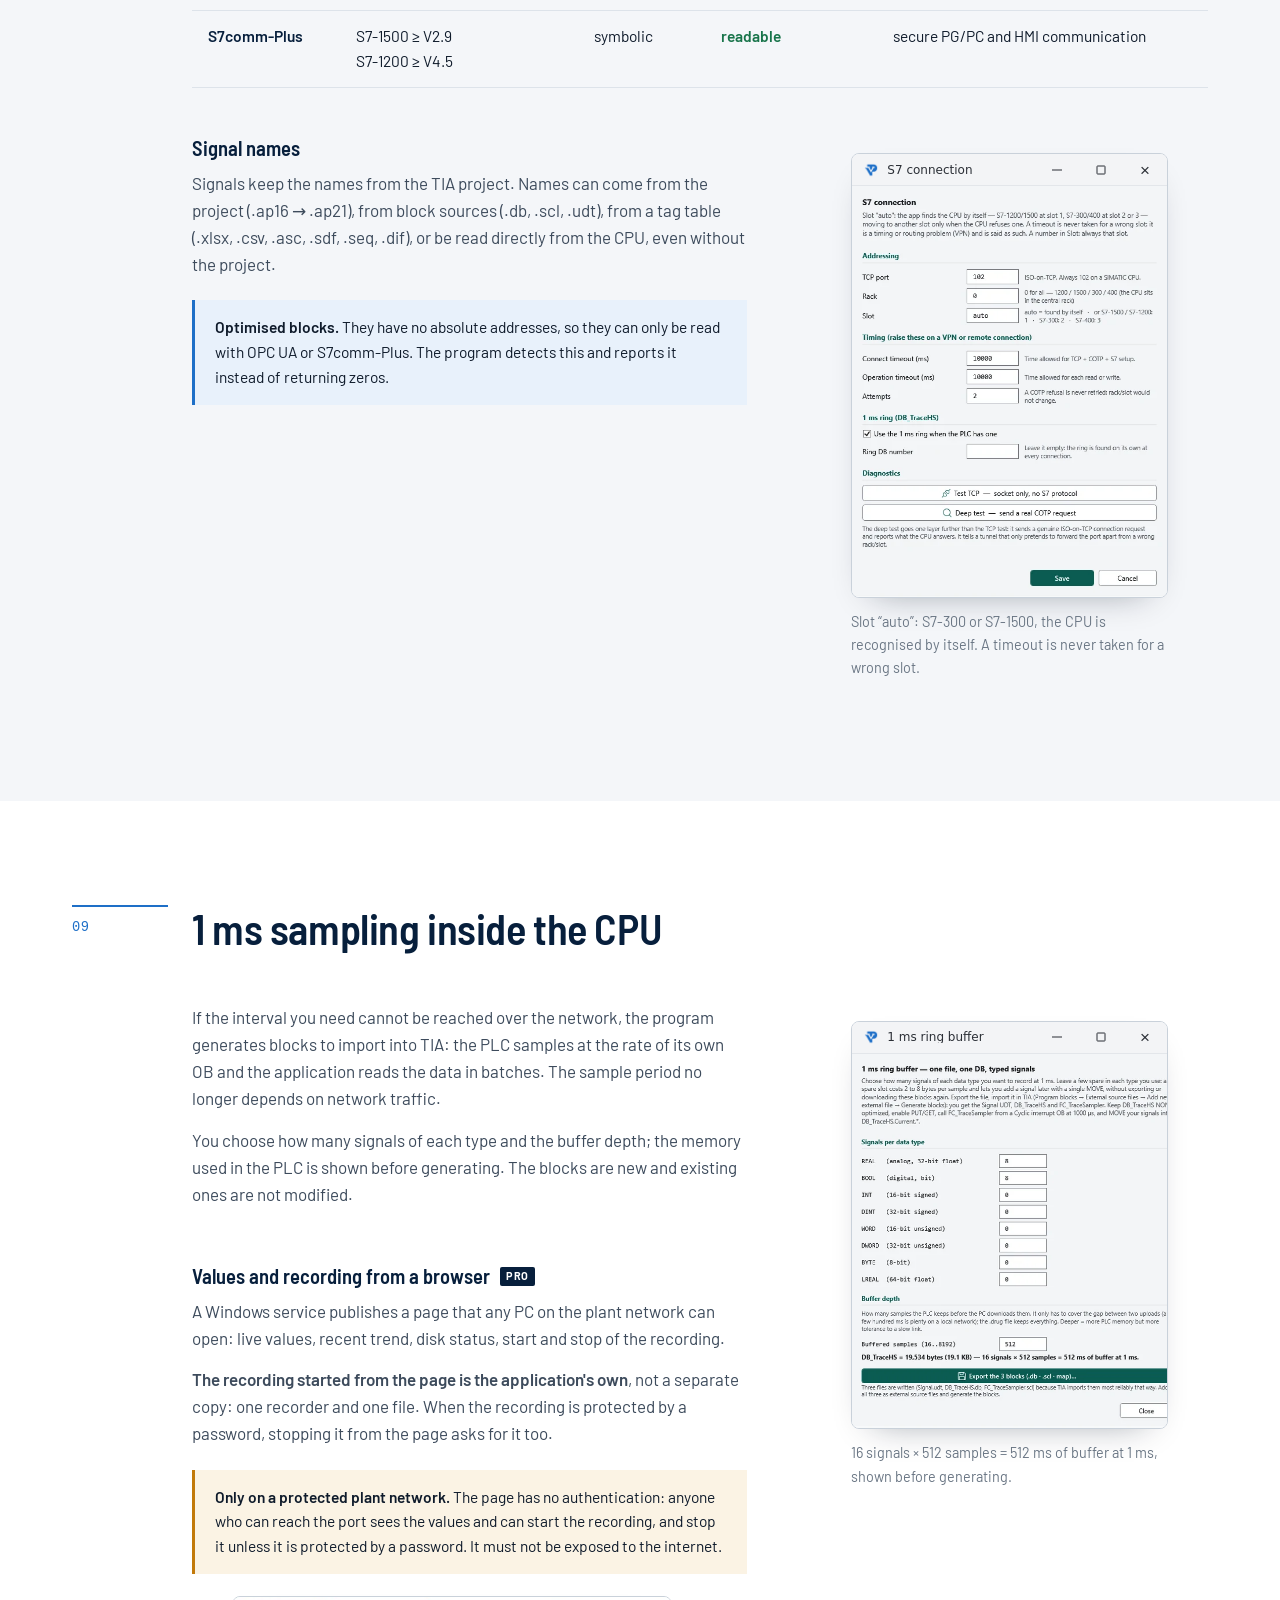
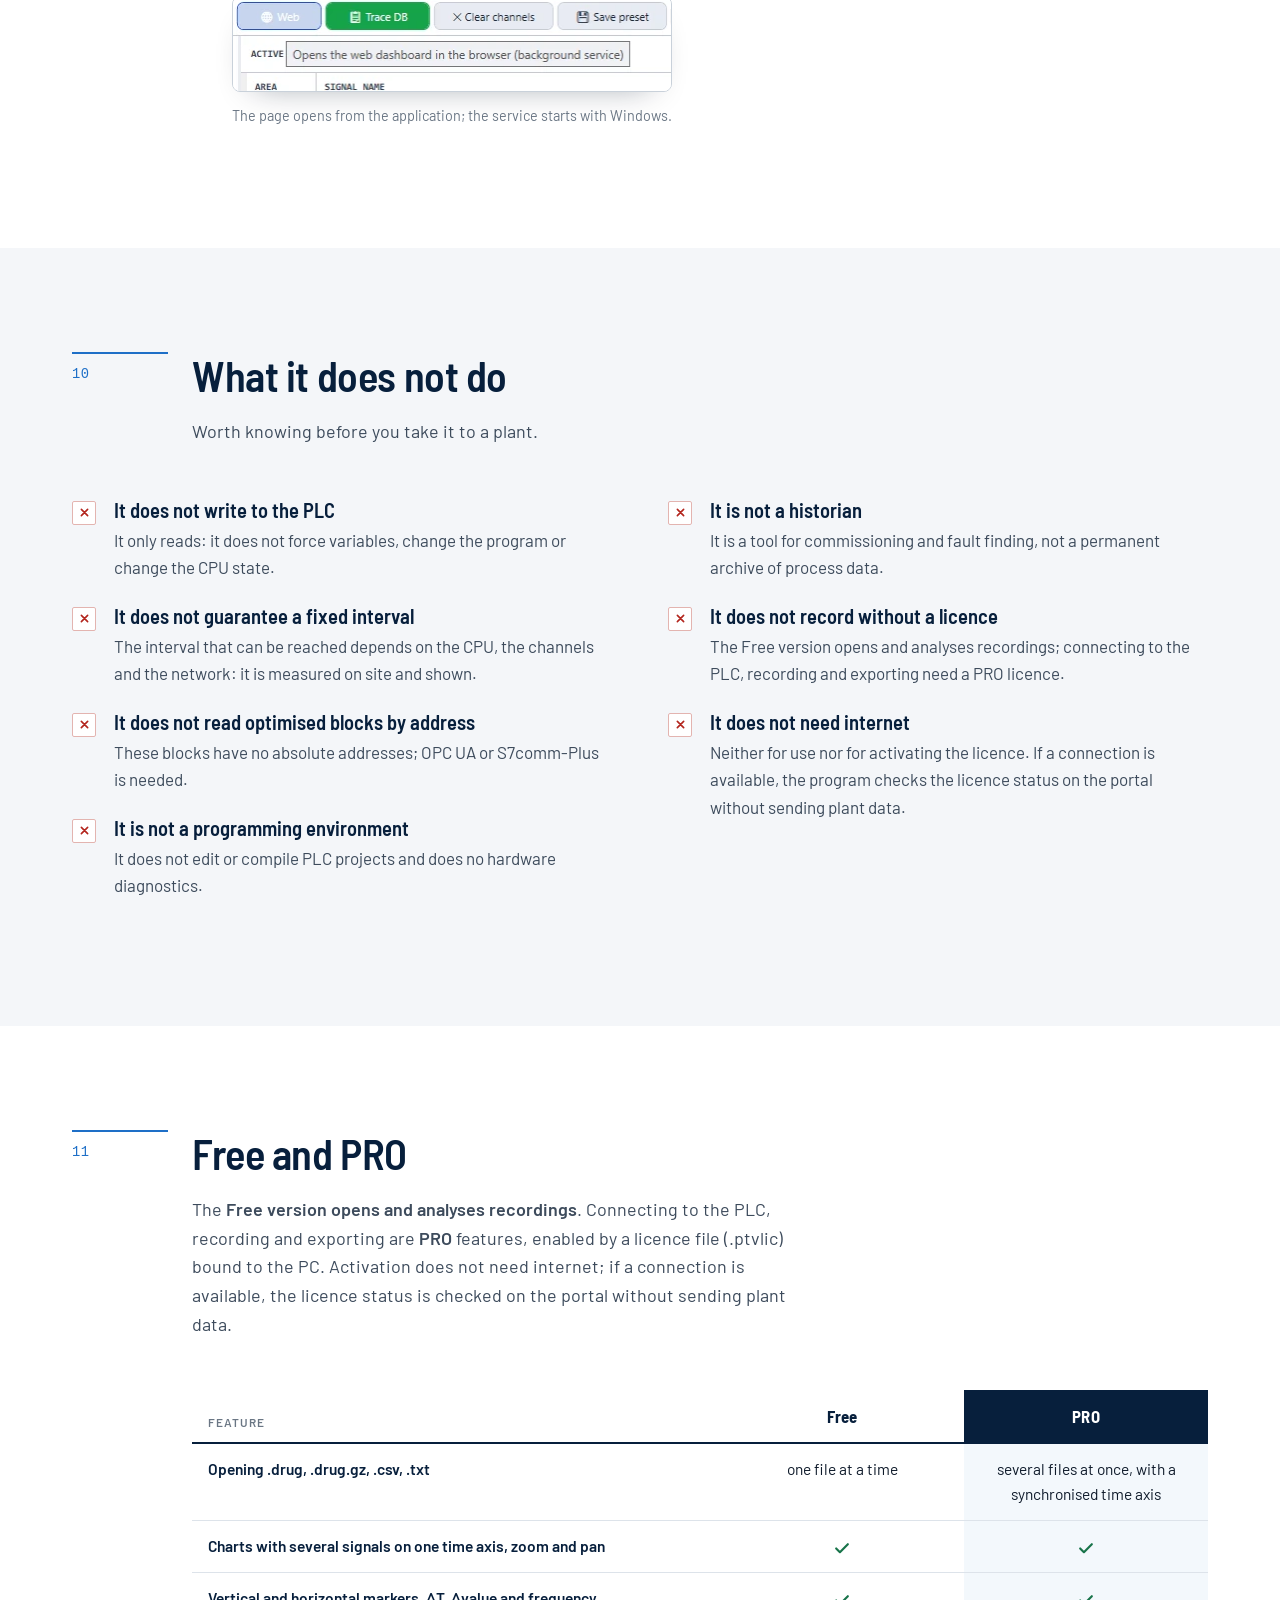
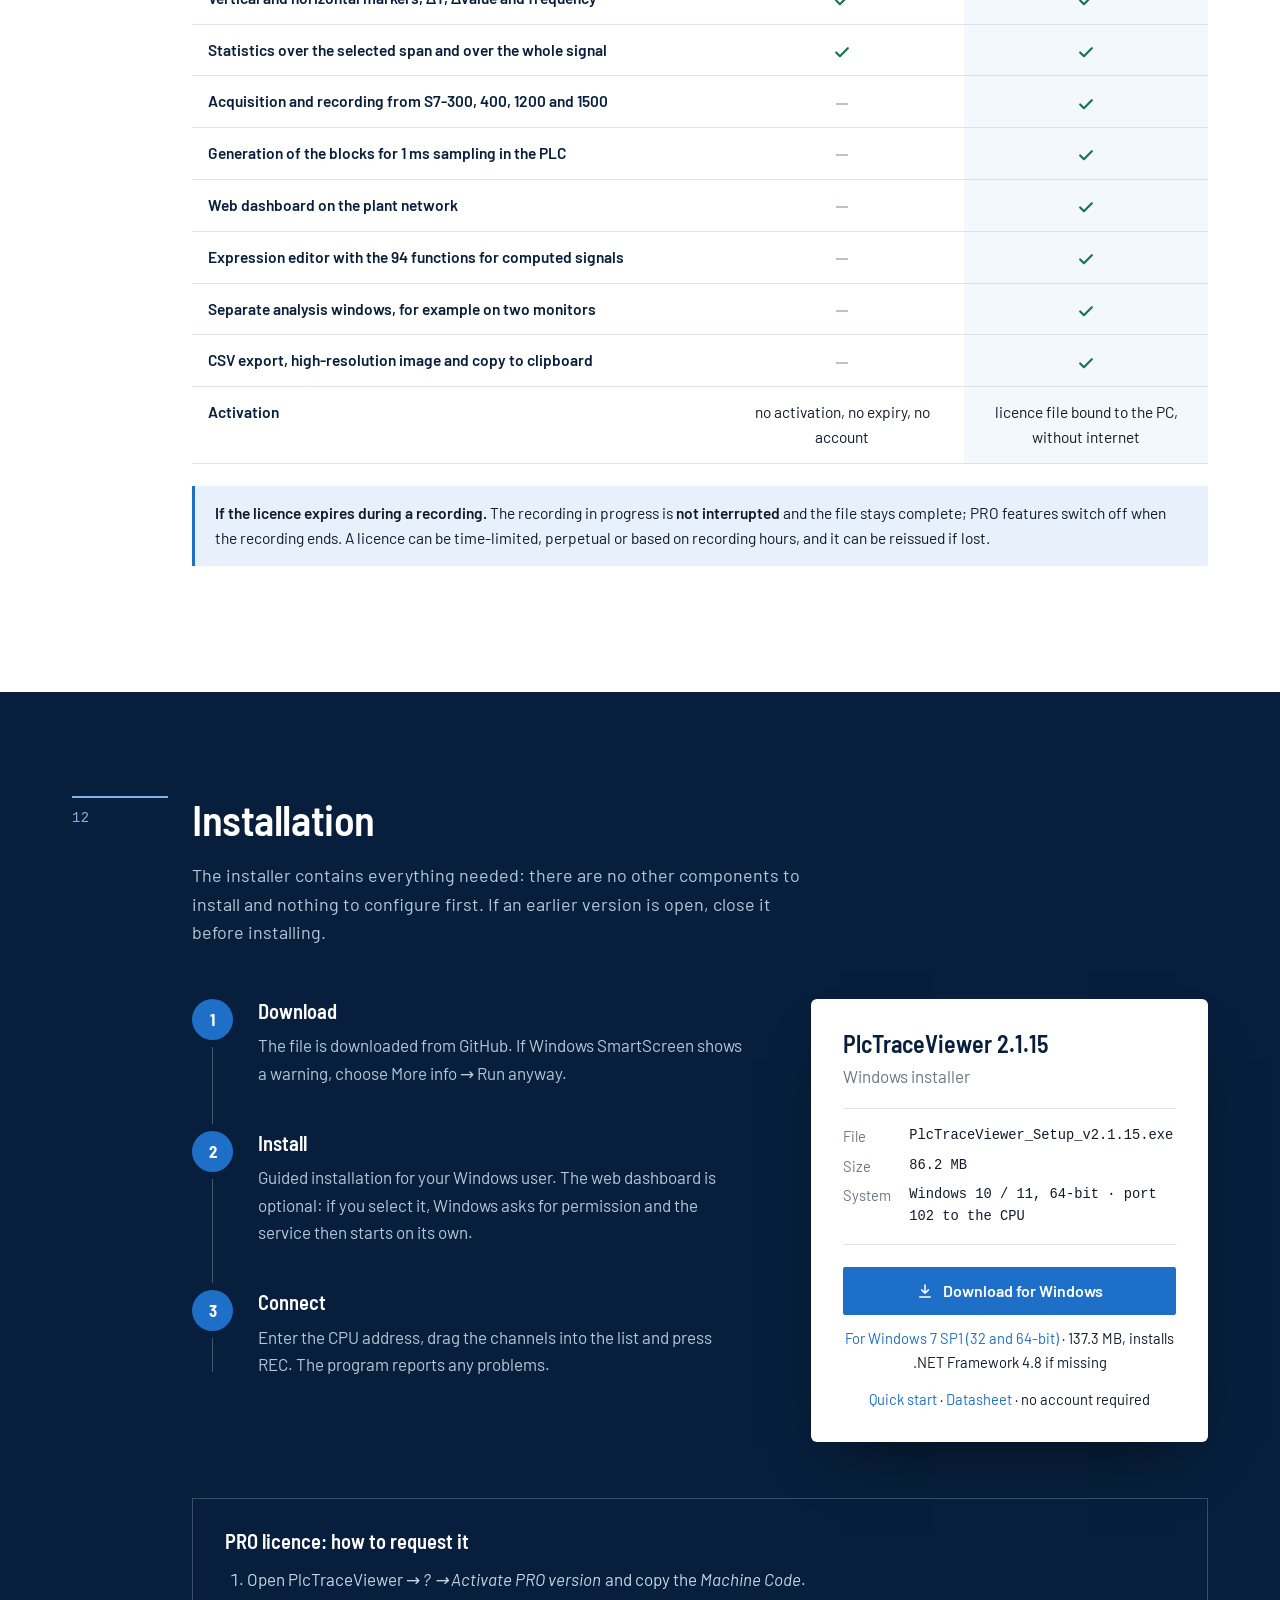
==== commit 0fb6fb8f: "PTV 2.1.15: recording on a trigger, formulas while recording, display as, self-repair - Version 2.1." ====
--- a/index.html
+++ b/index.html
@@ -28,7 +28,7 @@
   "name":"PlcTraceViewer",
   "applicationCategory":"EngineeringApplication",
   "operatingSystem":"Windows 10, Windows 11 (64-bit); Windows 7 SP1 (32/64-bit, separate setup)",
-  "softwareVersion":"2.1.14",
+  "softwareVersion":"2.1.15",
   "author":{"@type":"Person","name":"Leonardo Dogariu"},
   "description":"Signal recorder and analyser for S7-300, 400, 1200 and 1500 PLCs: acquisition over PUT/GET, OPC UA and S7comm-Plus, recording with the real read time of every sample, analysis with markers, statistics and 94 functions for computed signals.",
   "offers":{"@type":"Offer","price":"0","priceCurrency":"EUR","description":"Free edition; PRO features enabled by a licence file, activated without internet"}
@@ -39,7 +39,7 @@
 
 <header class="top">
   <div class="wrap">
-    <a class="brand" href="index.html"><img src="assets/img/ptv-mark-64.png" width="30" height="30" alt=""><span>PlcTraceViewer</span><small>2.1.14</small></a>
+    <a class="brand" href="index.html"><img src="assets/img/ptv-mark-64.png" width="30" height="30" alt=""><span>PlcTraceViewer</span><small>2.1.15</small></a>
     <nav>
       <a href="#prodotto" data-it>Prodotto</a><a href="#prodotto" data-en>Product</a>
       <a href="#analisi" data-it>Analisi</a><a href="#analisi" data-en>Analysis</a>
@@ -119,7 +119,7 @@
 <section class="plate-sec">
   <div class="wrap">
     <dl class="plate">
-      <div class="id"><img src="assets/img/ptv-mark-64.png" alt=""><div><b>PlcTraceViewer</b><span><span data-it>versione</span><span data-en>version</span> 2.1.14</span></div></div>
+      <div class="id"><img src="assets/img/ptv-mark-64.png" alt=""><div><b>PlcTraceViewer</b><span><span data-it>versione</span><span data-en>version</span> 2.1.15</span></div></div>
       <div><dt>CPU</dt><dd>S7-300 · 400 · 1200 · 1500</dd></div>
       <div><dt data-it>Collegamento</dt><dt data-en>Connection</dt><dd>PUT/GET · OPC UA · S7comm-Plus</dd></div>
       <div><dt data-it>Progetti TIA</dt><dt data-en>TIA projects</dt><dd>V16 → V21</dd></div>
@@ -195,6 +195,8 @@
         <h3 data-it>I segnali con i nomi di TIA</h3><h3 data-en>Signals with their TIA names</h3>
         <p data-it>I blocchi si leggono dal progetto TIA, da una tabella dei tag o direttamente dalla CPU. I segnali si aggiungono trascinandoli nell'elenco.</p>
         <p data-en>Blocks are read from the TIA project, from a tag table or directly from the CPU. You add signals by dragging them into the list.</p>
+        <p data-it>Ogni segnale si può guardare come un altro tipo, come in TIA Portal: una WORD come INT o in esadecimale, un REAL nei suoi bit. Cambia solo la vista, non la registrazione.</p>
+        <p data-en>Any signal can be viewed as another type, as in TIA Portal: a WORD as INT or in hexadecimal, a REAL as its bits. Only the view changes, not the recording.</p>
         <figure class="thumb clip" data-zoom="assets/img/app-tree.webp">
           <img src="assets/img/app-tree.webp" width="336" height="1023" loading="lazy" decoding="async" alt="The data-block browser of PlcTraceViewer listing the PLC's data blocks read from the CPU.">
         </figure>
@@ -204,6 +206,10 @@
         <h3 data-it>Registrazione</h3><h3 data-en>Recording</h3>
         <p data-it>Prima di aprire il file, il programma verifica che la CPU riesca a rispondere all'intervallo richiesto. Se non ci riesce, lo segnala e propone un intervallo più lungo.</p>
         <p data-en>Before opening the file, the program checks that the CPU can answer at the requested interval. If it cannot, it says so and suggests a longer interval.</p>
+        <p data-it>Oppure su un trigger: il programma tiene in memoria gli ultimi secondi e scrive solo intorno a un evento, con i secondi prima e dopo.</p>
+        <p data-en>Or on a trigger: the program keeps the last seconds in memory and writes only around an event, with the seconds before and after it.</p>
+        <p data-it>Un canale può anche essere una formula sugli altri: si calcola a ogni lettura e si registra con loro, anche se aggiunto a registrazione avviata.</p>
+        <p data-en>A channel can also be a formula on the others: it is computed at every read and recorded with them, also when added during a recording.</p>
         <figure class="thumb" data-zoom="assets/img/app-acquisition.webp">
           <img src="assets/img/app-acquisition.webp" width="397" height="218" loading="lazy" decoding="async" alt="Acquisition panel: frequency, period, samples, duration, channels and interval.">
         </figure>
@@ -708,21 +714,21 @@
         </li>
       </ol>
       <div class="dl-card">
-        <h3>PlcTraceViewer 2.1.14</h3>
+        <h3>PlcTraceViewer 2.1.15</h3>
         <p style="color:var(--ink-3);margin:0" data-it>Programma di installazione per Windows</p>
         <p style="color:var(--ink-3);margin:0" data-en>Windows installer</p>
         <dl class="meta">
-          <dt>File</dt><dd>PlcTraceViewer_Setup_v2.1.14.exe</dd>
-          <dt data-it>Dimensione</dt><dt data-en>Size</dt><dd><span data-it>86,3 MB</span><span data-en>86.3 MB</span></dd>
+          <dt>File</dt><dd>PlcTraceViewer_Setup_v2.1.15.exe</dd>
+          <dt data-it>Dimensione</dt><dt data-en>Size</dt><dd><span data-it>86,2 MB</span><span data-en>86.2 MB</span></dd>
           <dt data-it>Sistema</dt><dt data-en>System</dt><dd><span data-it>Windows 10 / 11, 64 bit · porta 102 verso la CPU</span><span data-en>Windows 10 / 11, 64-bit · port 102 to the CPU</span></dd>
         </dl>
-        <a class="btn" href="https://github.com/leo25122/PlcTraceViewer-site/releases/download/v2.1.14/PlcTraceViewer_Setup_v2.1.14.exe">
+        <a class="btn" href="https://github.com/leo25122/PlcTraceViewer-site/releases/download/v2.1.15/PlcTraceViewer_Setup_v2.1.15.exe">
           <svg viewBox="0 0 24 24" fill="none" stroke="currentColor" stroke-width="2" stroke-linecap="round" stroke-linejoin="round"><path d="M12 4v11m0 0 4.5-4.5M12 15l-4.5-4.5M5 20h14"/></svg>
           <span data-it>Scarica per Windows</span><span data-en>Download for Windows</span>
         </a>
         <p style="margin:12px 0 0;font-size:.92rem;text-align:center">
-          <a href="https://github.com/leo25122/PlcTraceViewer-site/releases/download/v2.1.14/PlcTraceViewer_Setup_v2.1.14_Windows7.exe"><span data-it>Per Windows 7 SP1 (32 e 64 bit)</span><span data-en>For Windows 7 SP1 (32 and 64-bit)</span></a> ·
-          <span data-it>137,1 MB, installa .NET Framework 4.8 se manca</span><span data-en>137.1 MB, installs .NET Framework 4.8 if missing</span>
+          <a href="https://github.com/leo25122/PlcTraceViewer-site/releases/download/v2.1.15/PlcTraceViewer_Setup_v2.1.15_Windows7.exe"><span data-it>Per Windows 7 SP1 (32 e 64 bit)</span><span data-en>For Windows 7 SP1 (32 and 64-bit)</span></a> ·
+          <span data-it>137,3 MB, installa .NET Framework 4.8 se manca</span><span data-en>137.3 MB, installs .NET Framework 4.8 if missing</span>
         </p>
         <p style="margin:14px 0 0;font-size:.92rem;text-align:center">
           <a href="quickstart.html" data-it>Guida rapida</a><a href="quickstart.html" data-en>Quick start</a> ·
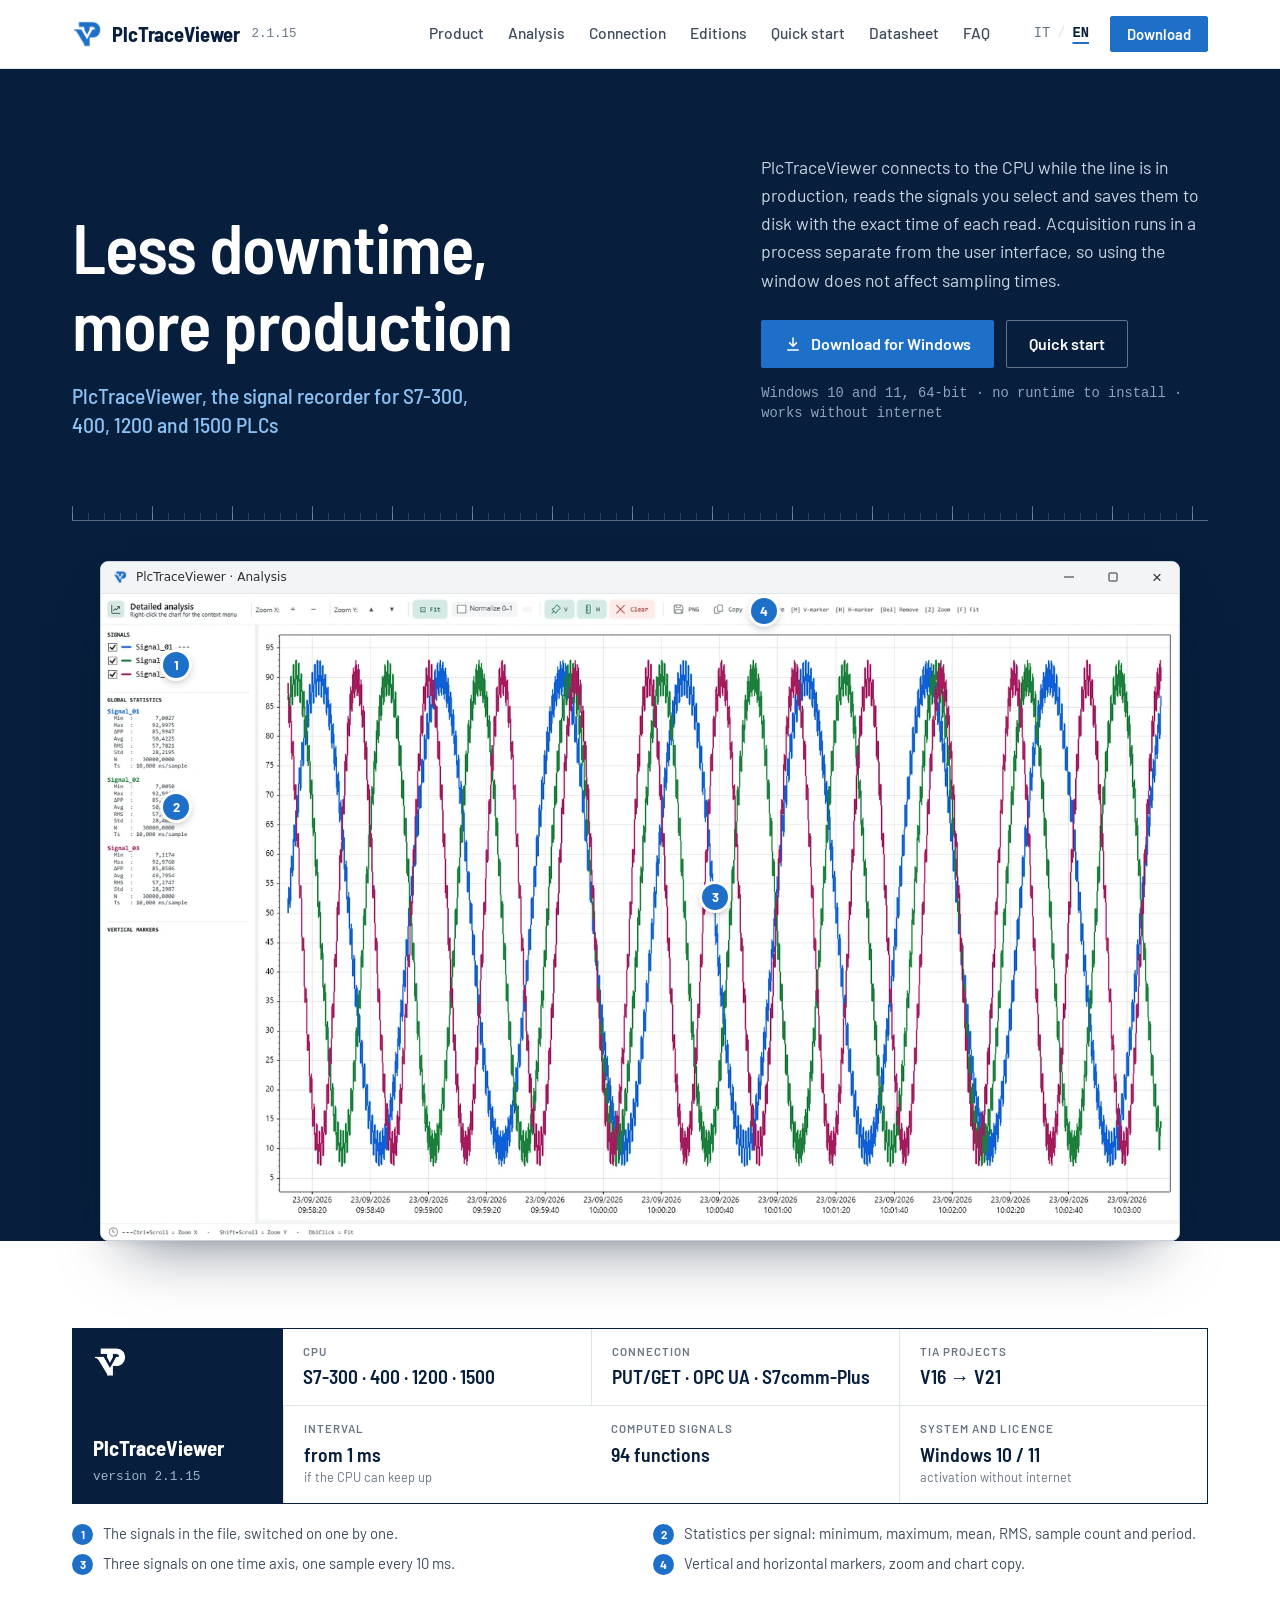
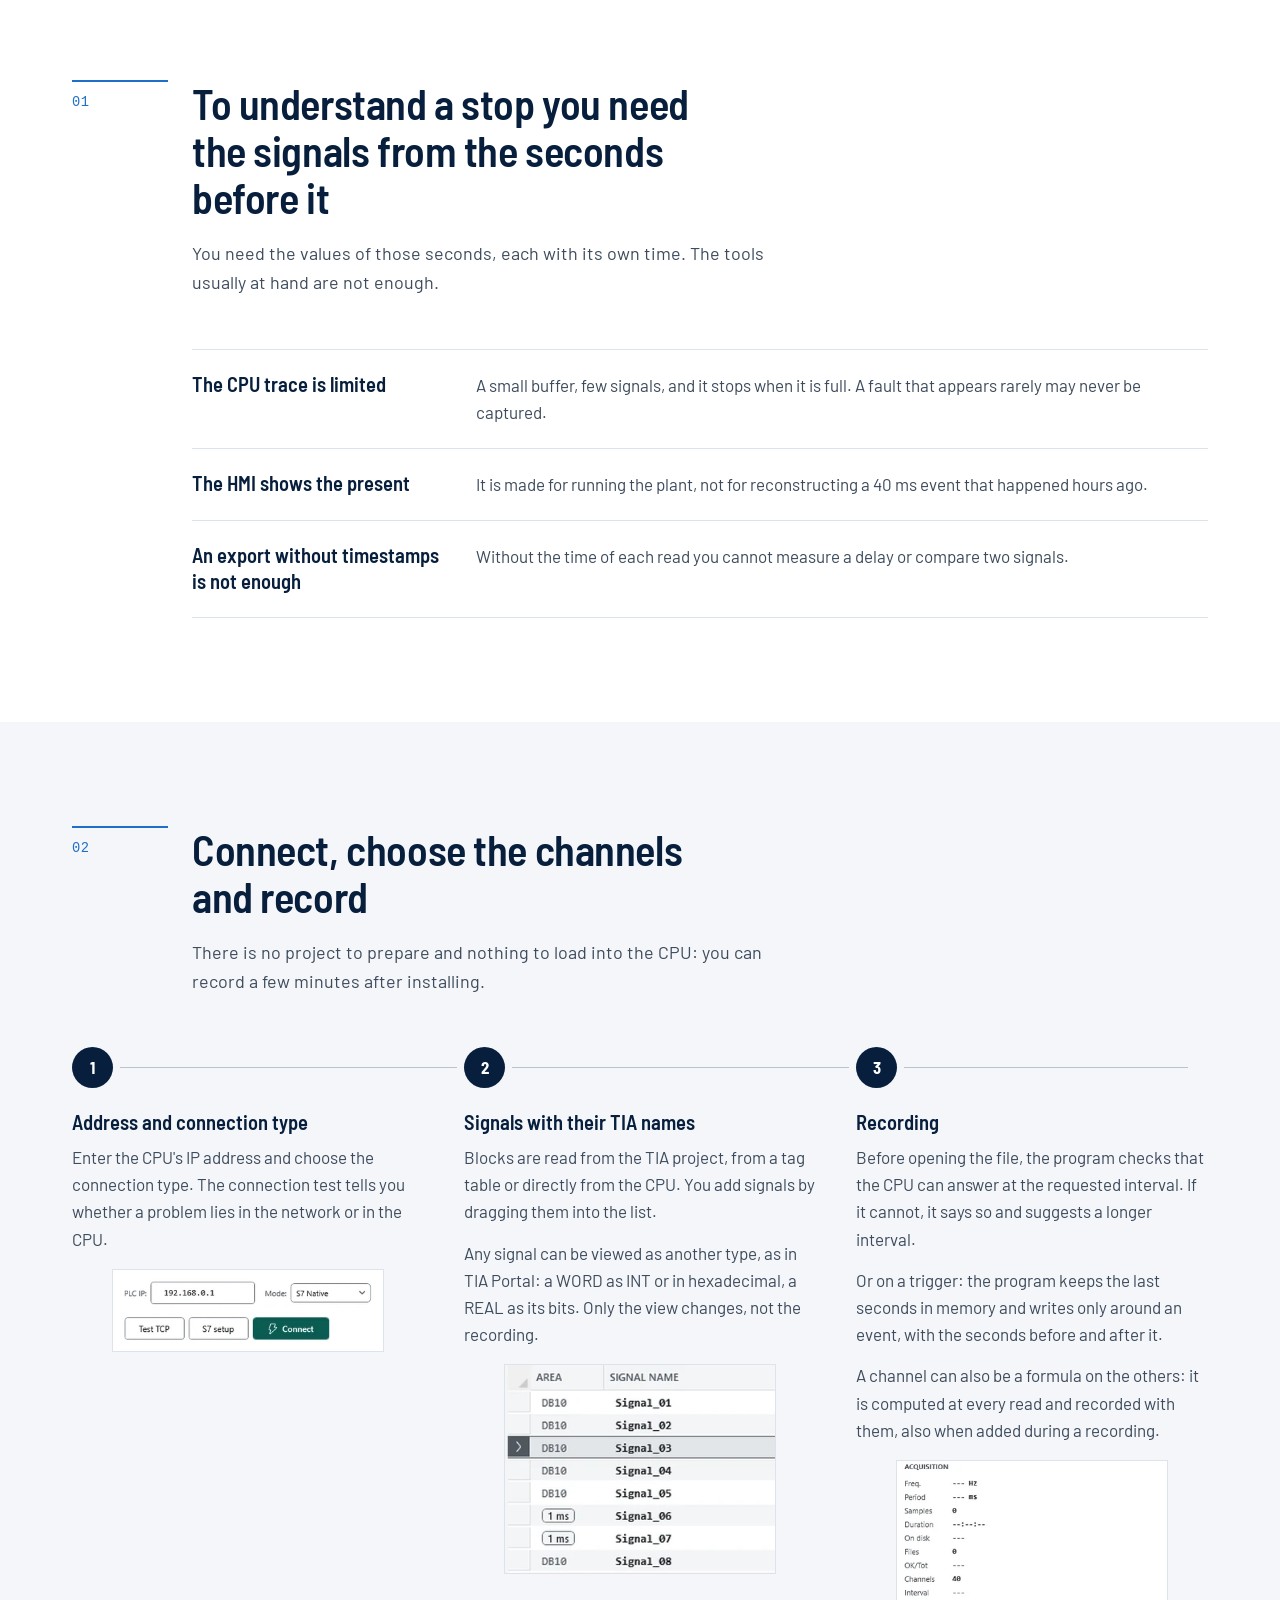
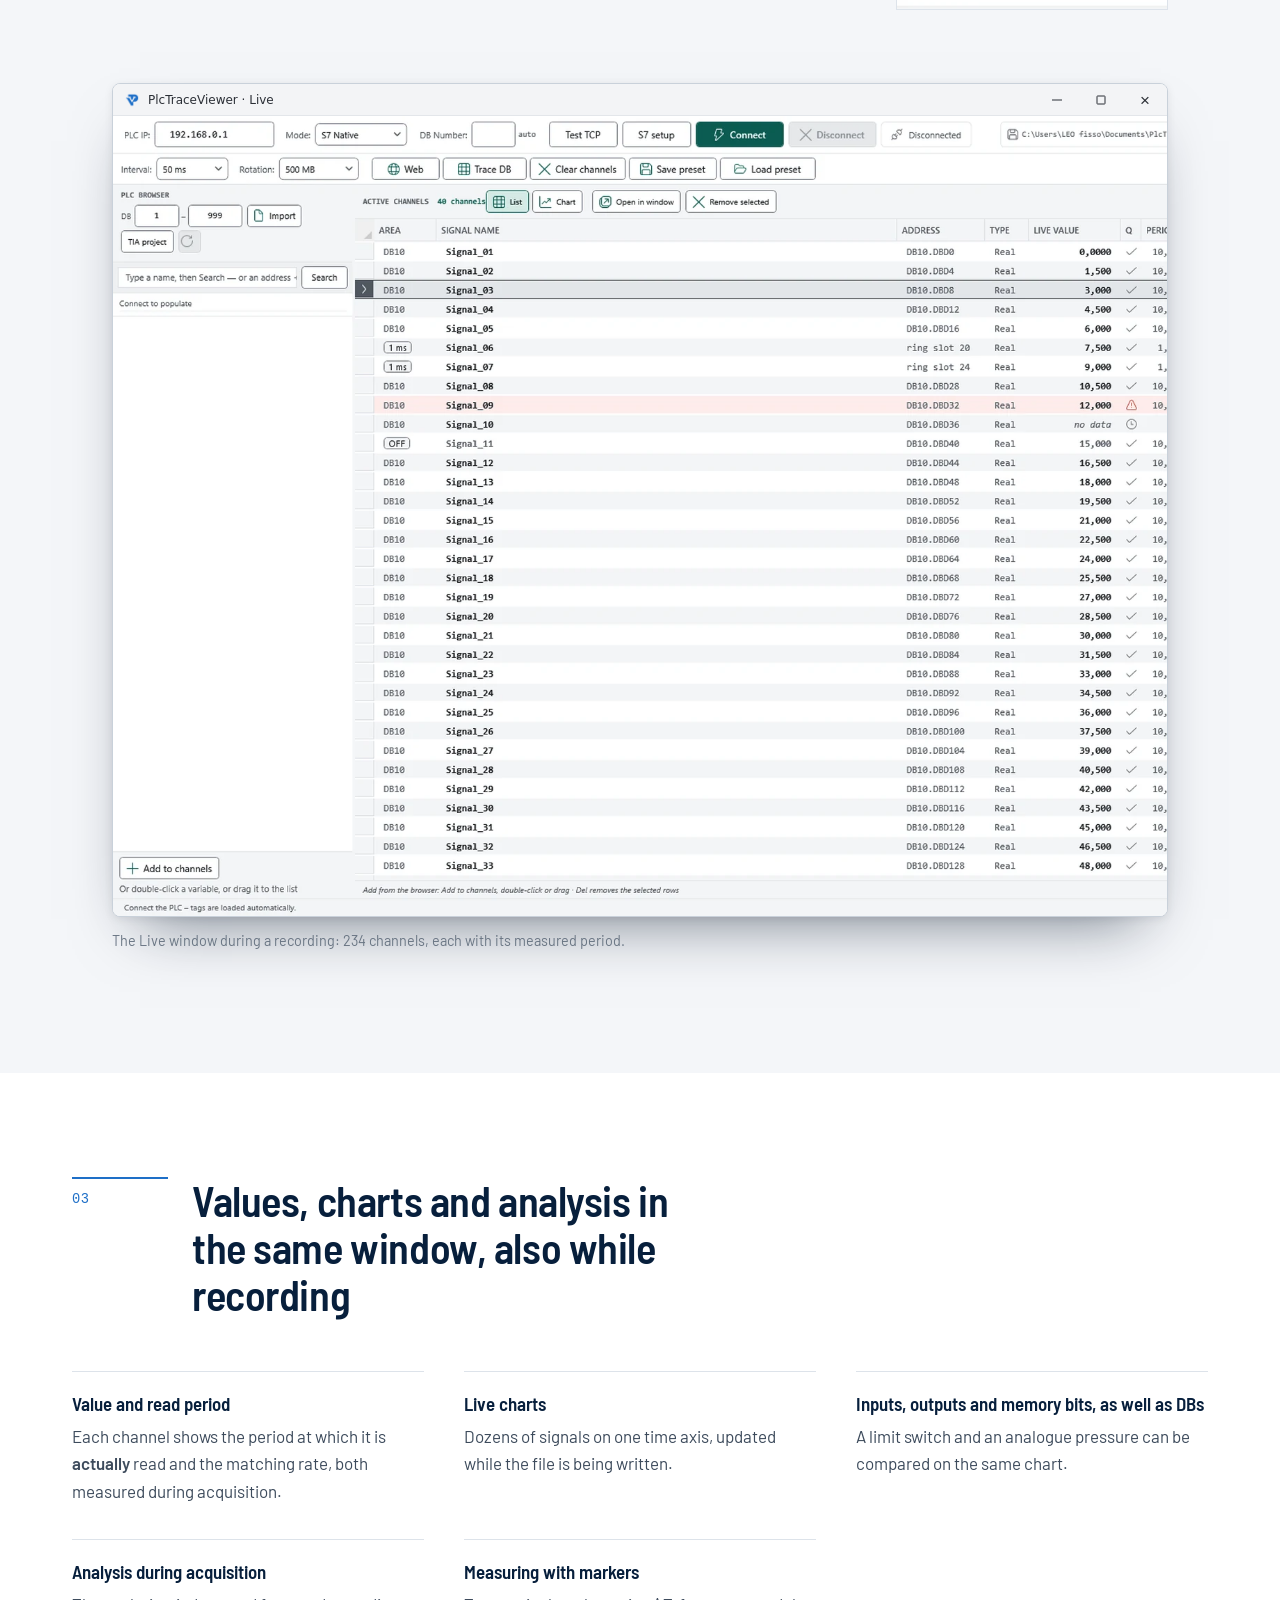
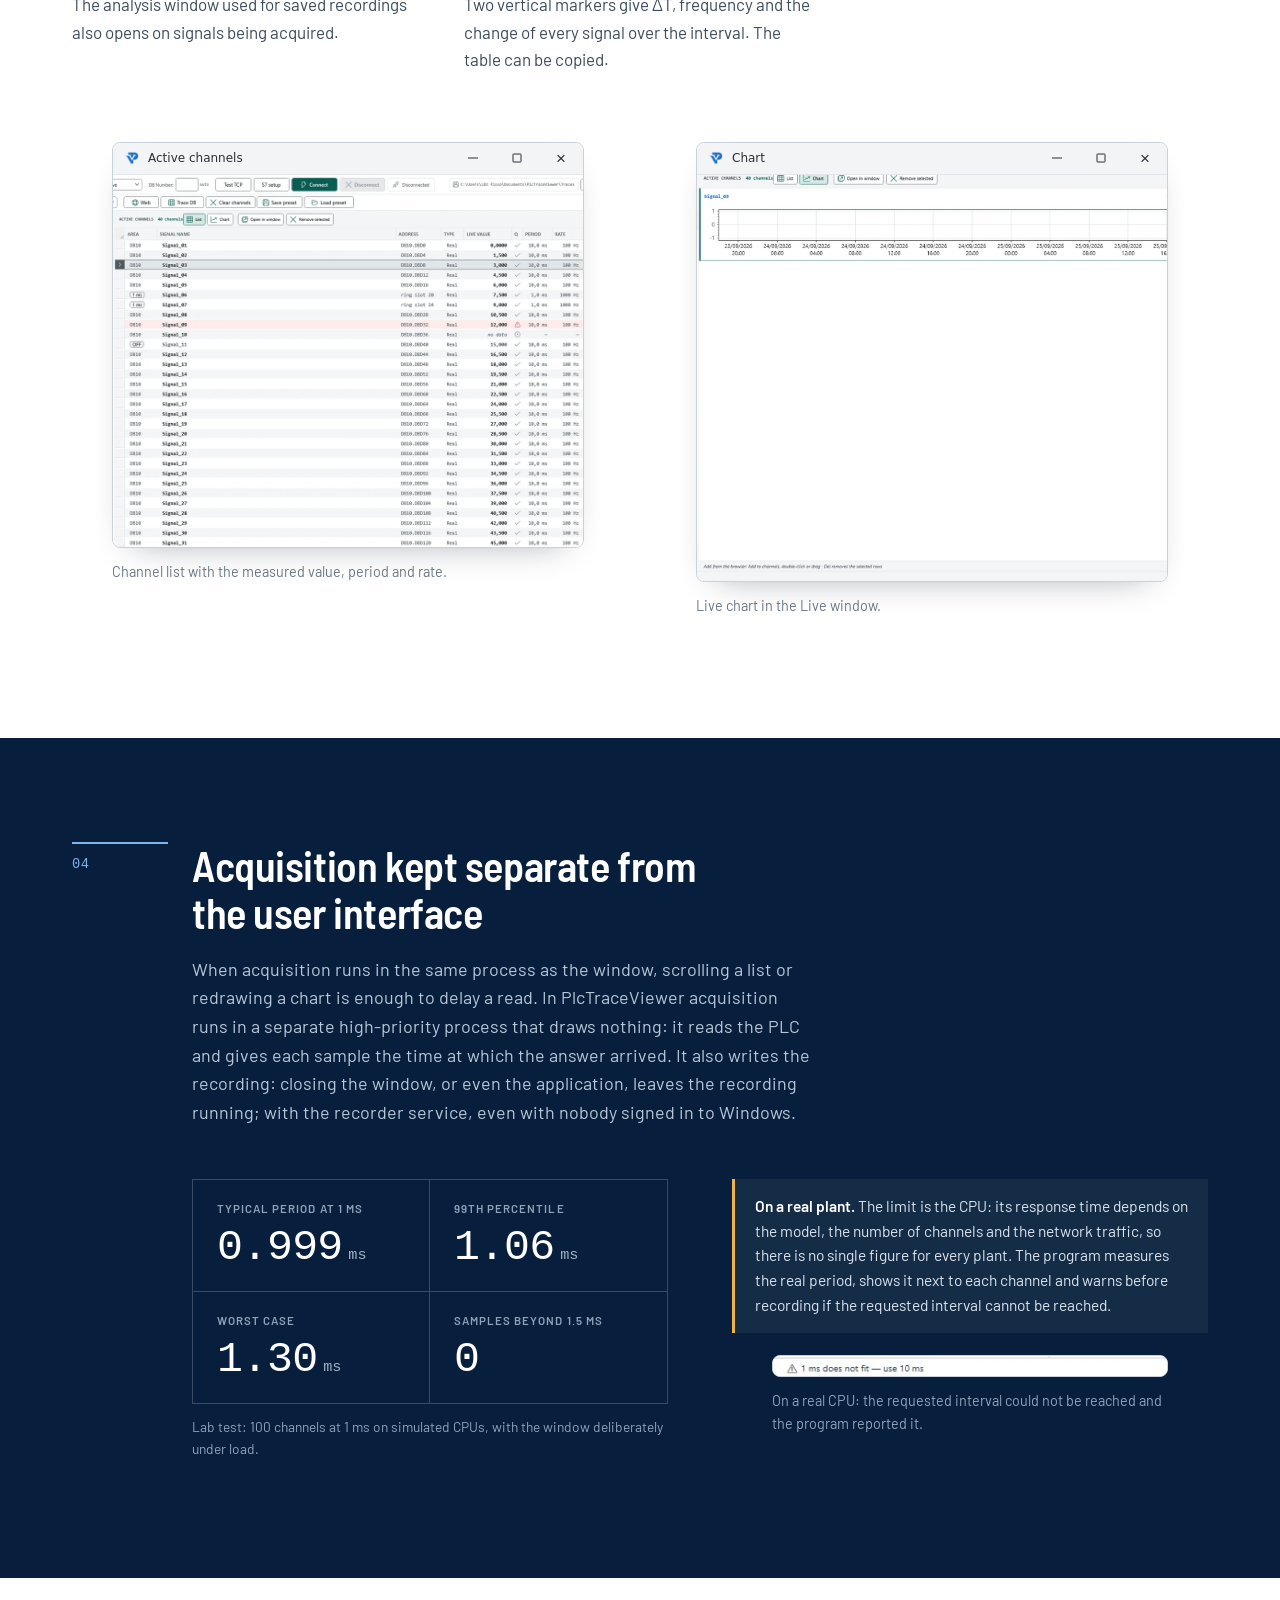
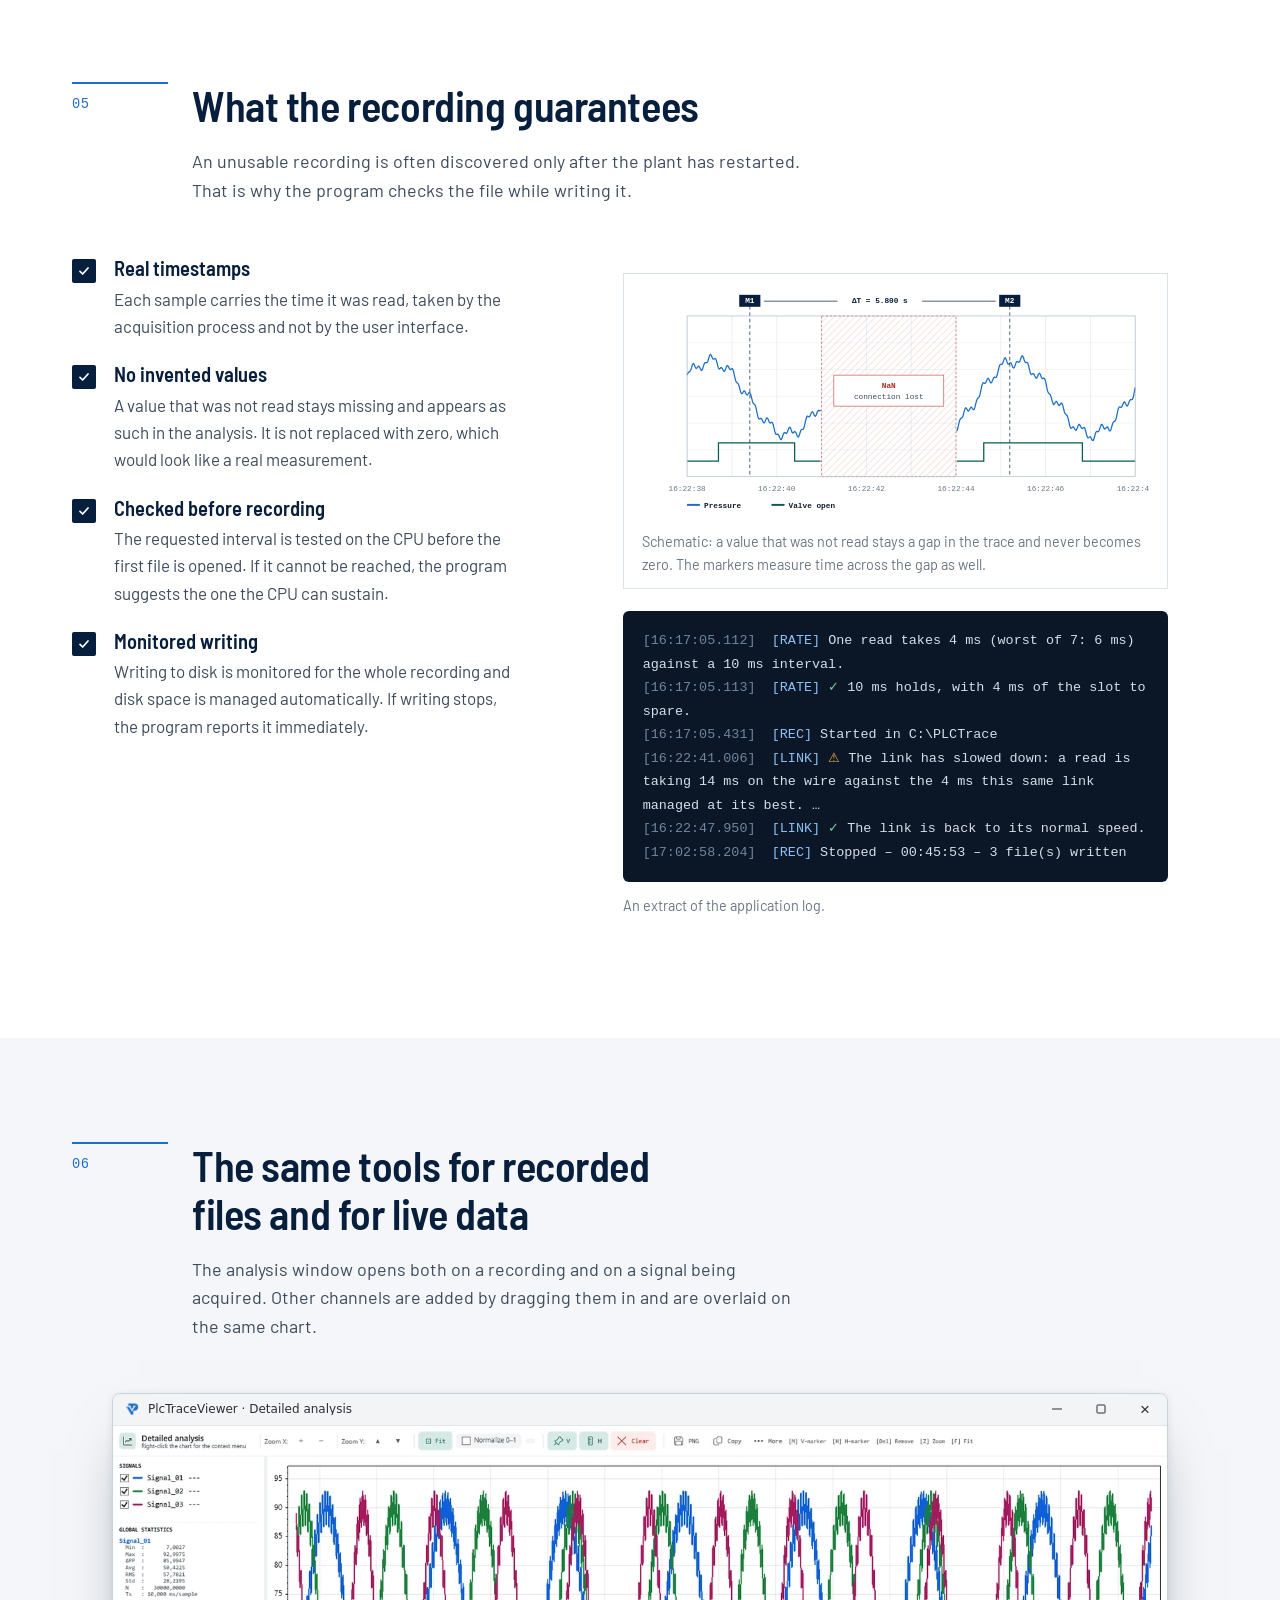
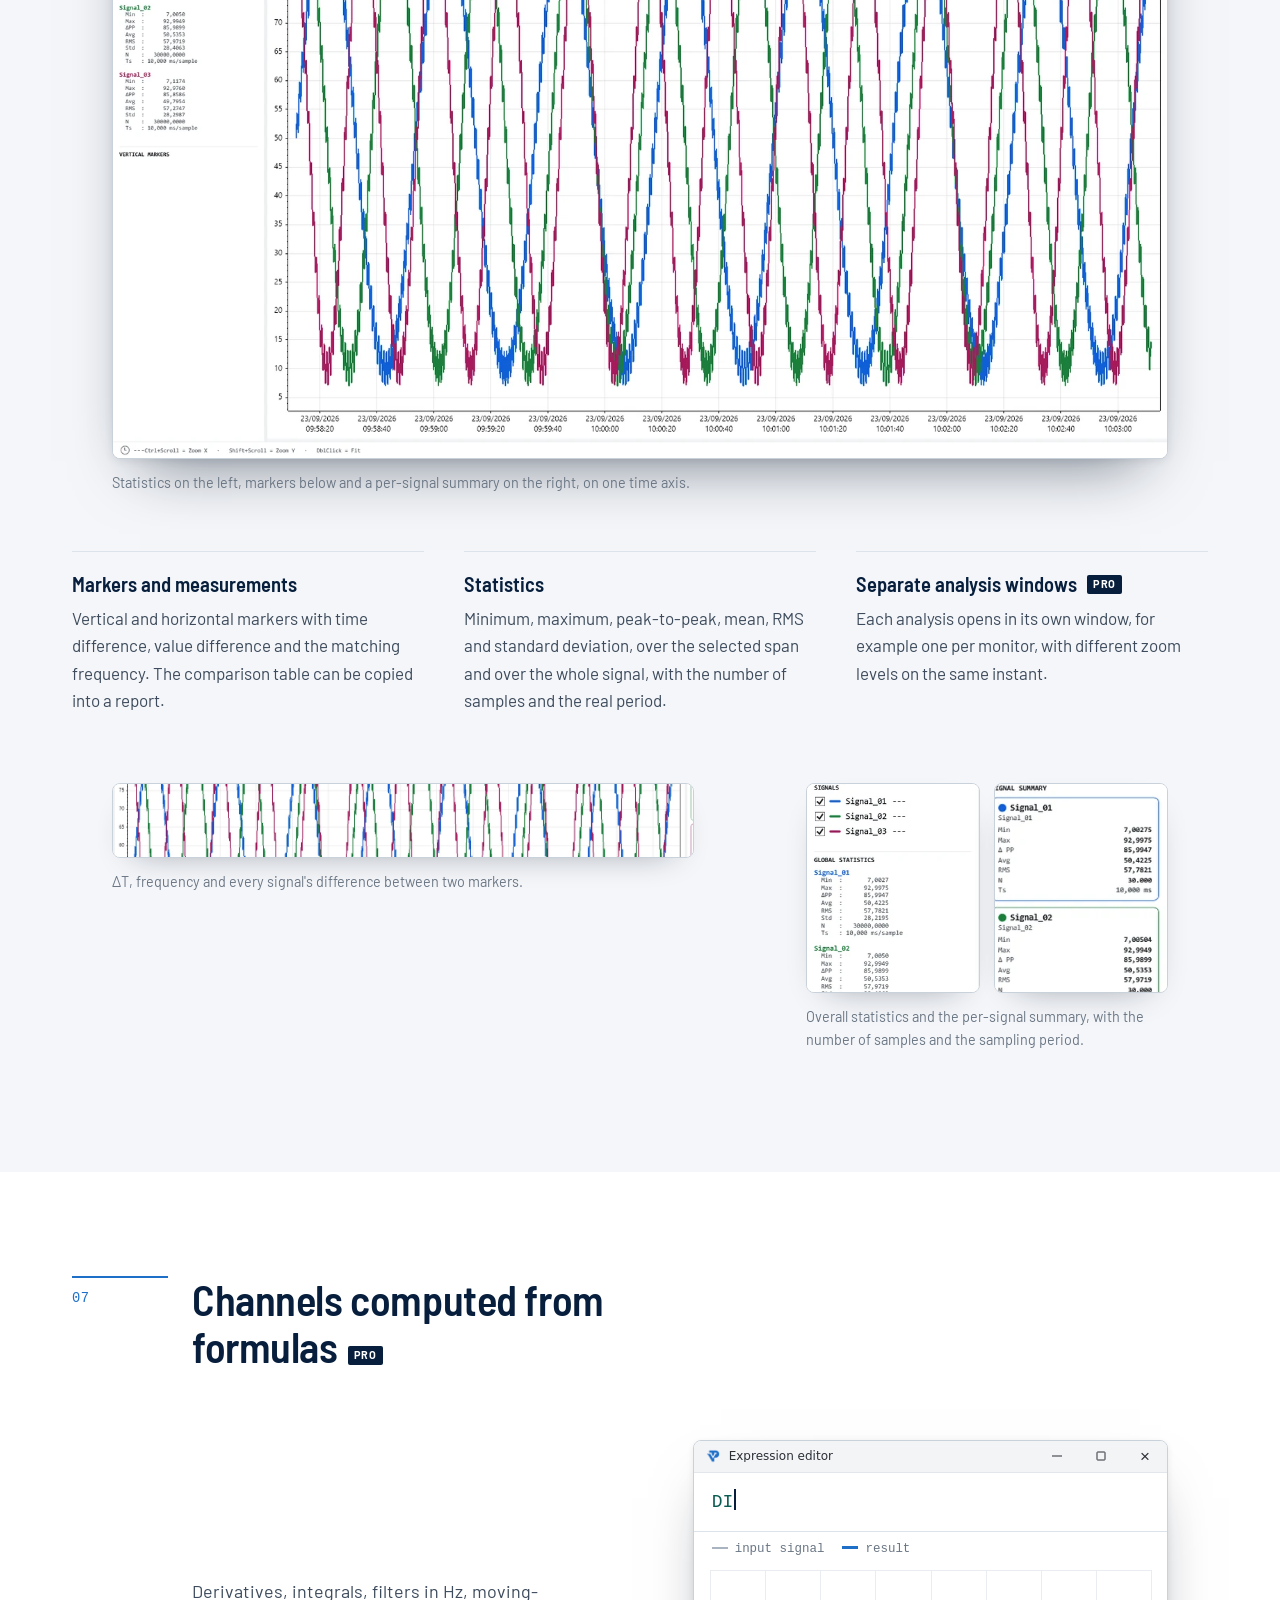
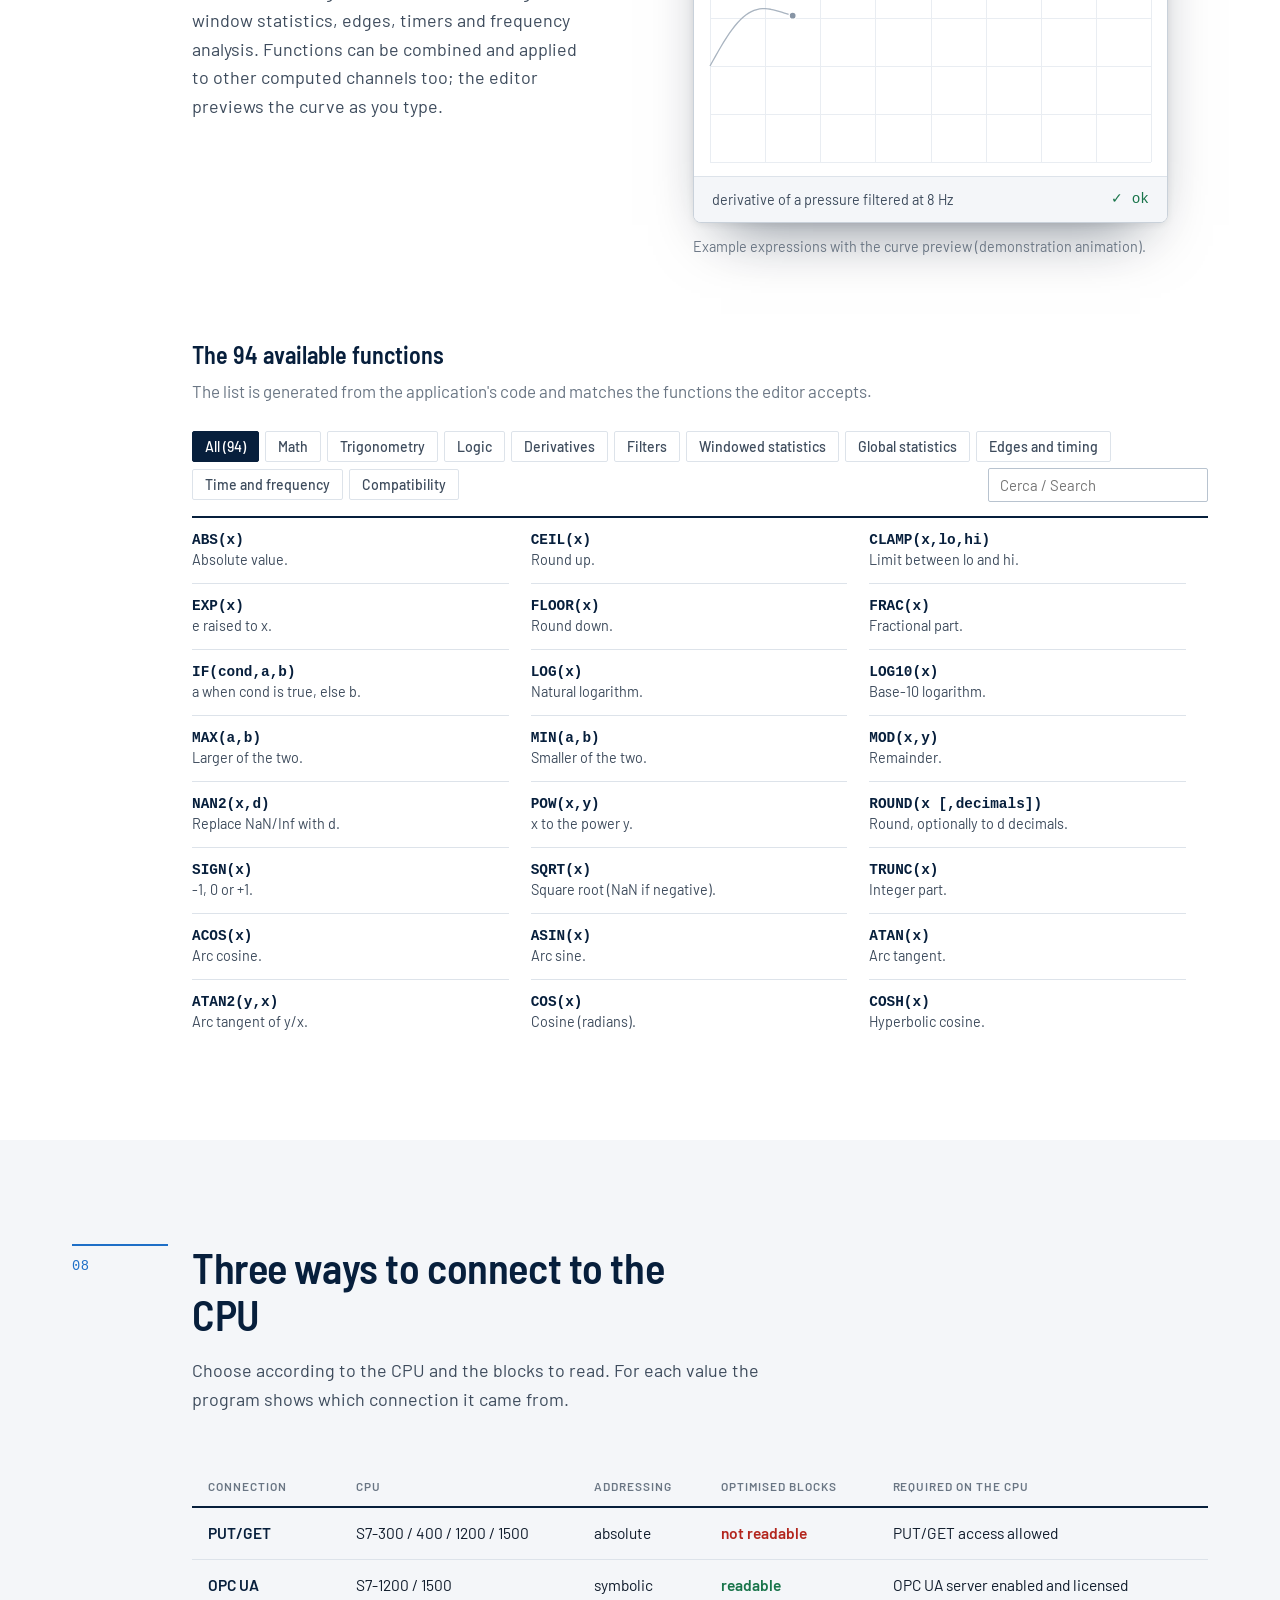
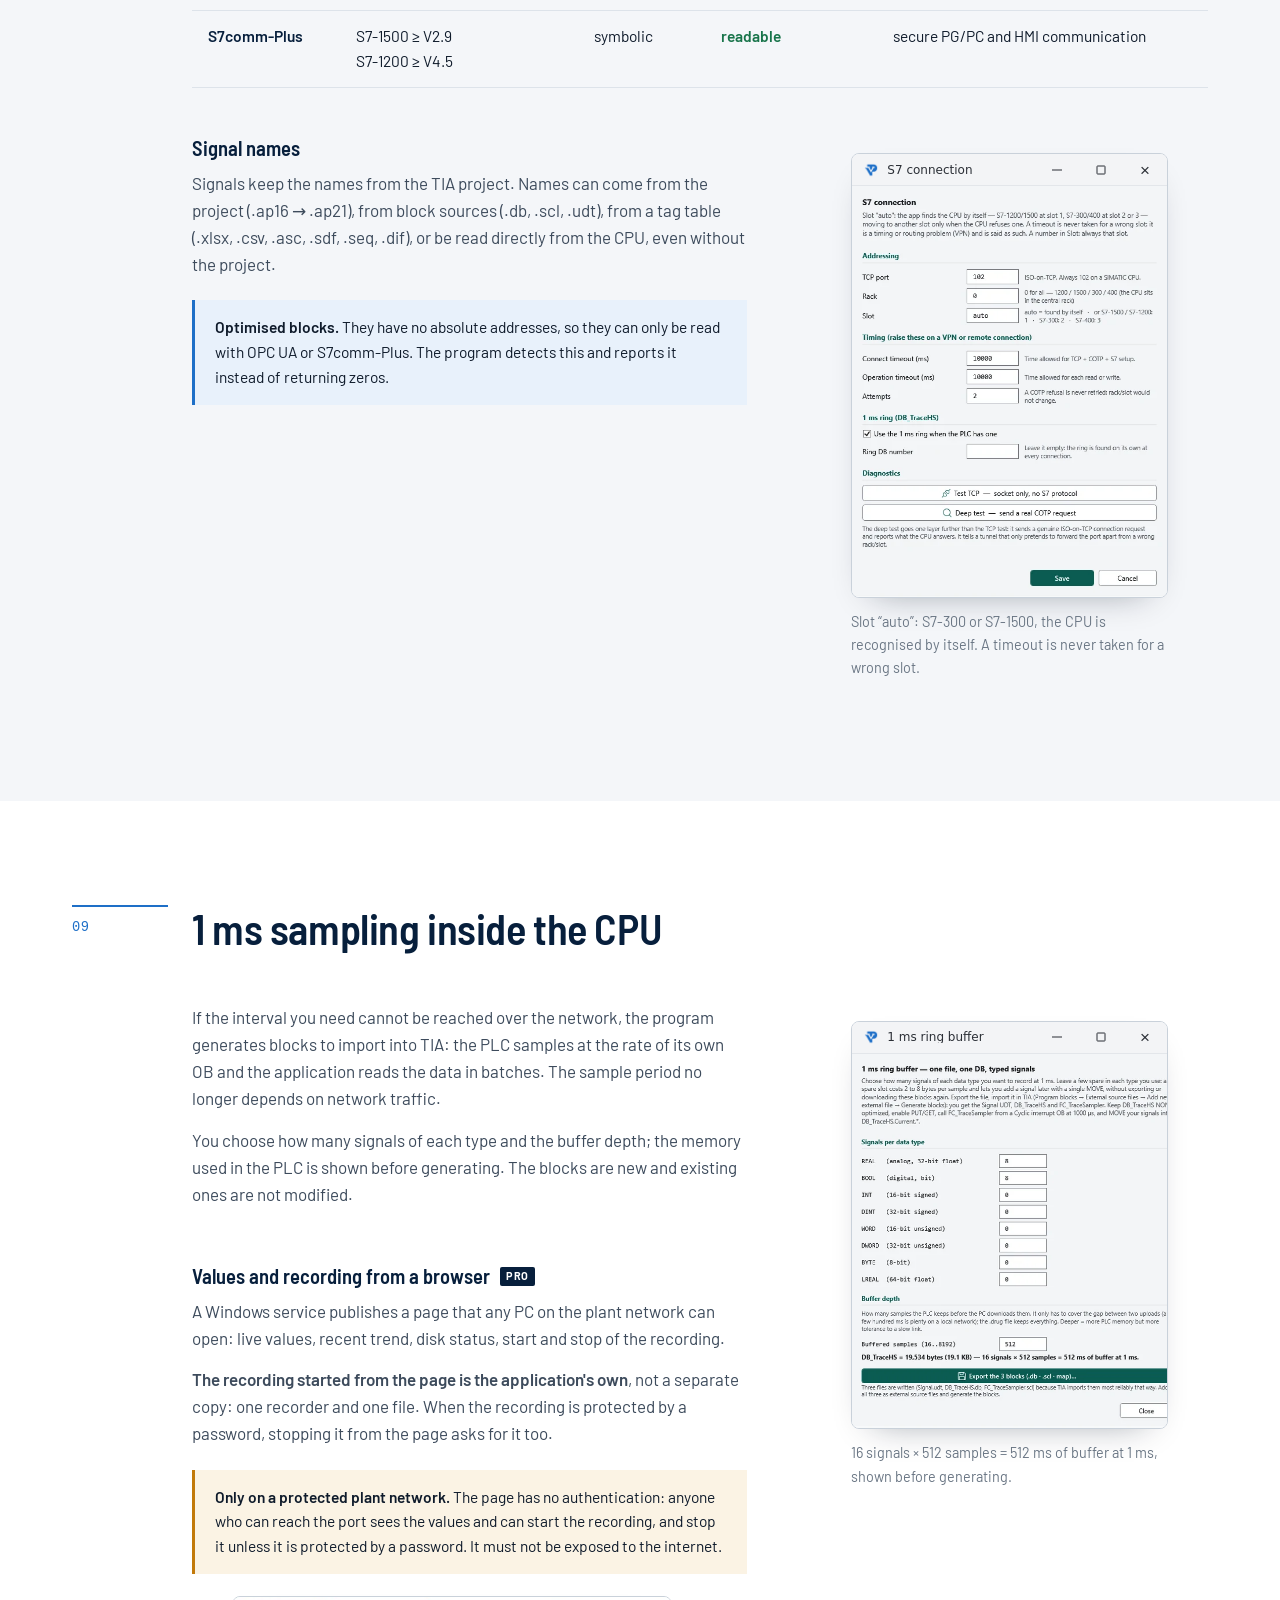
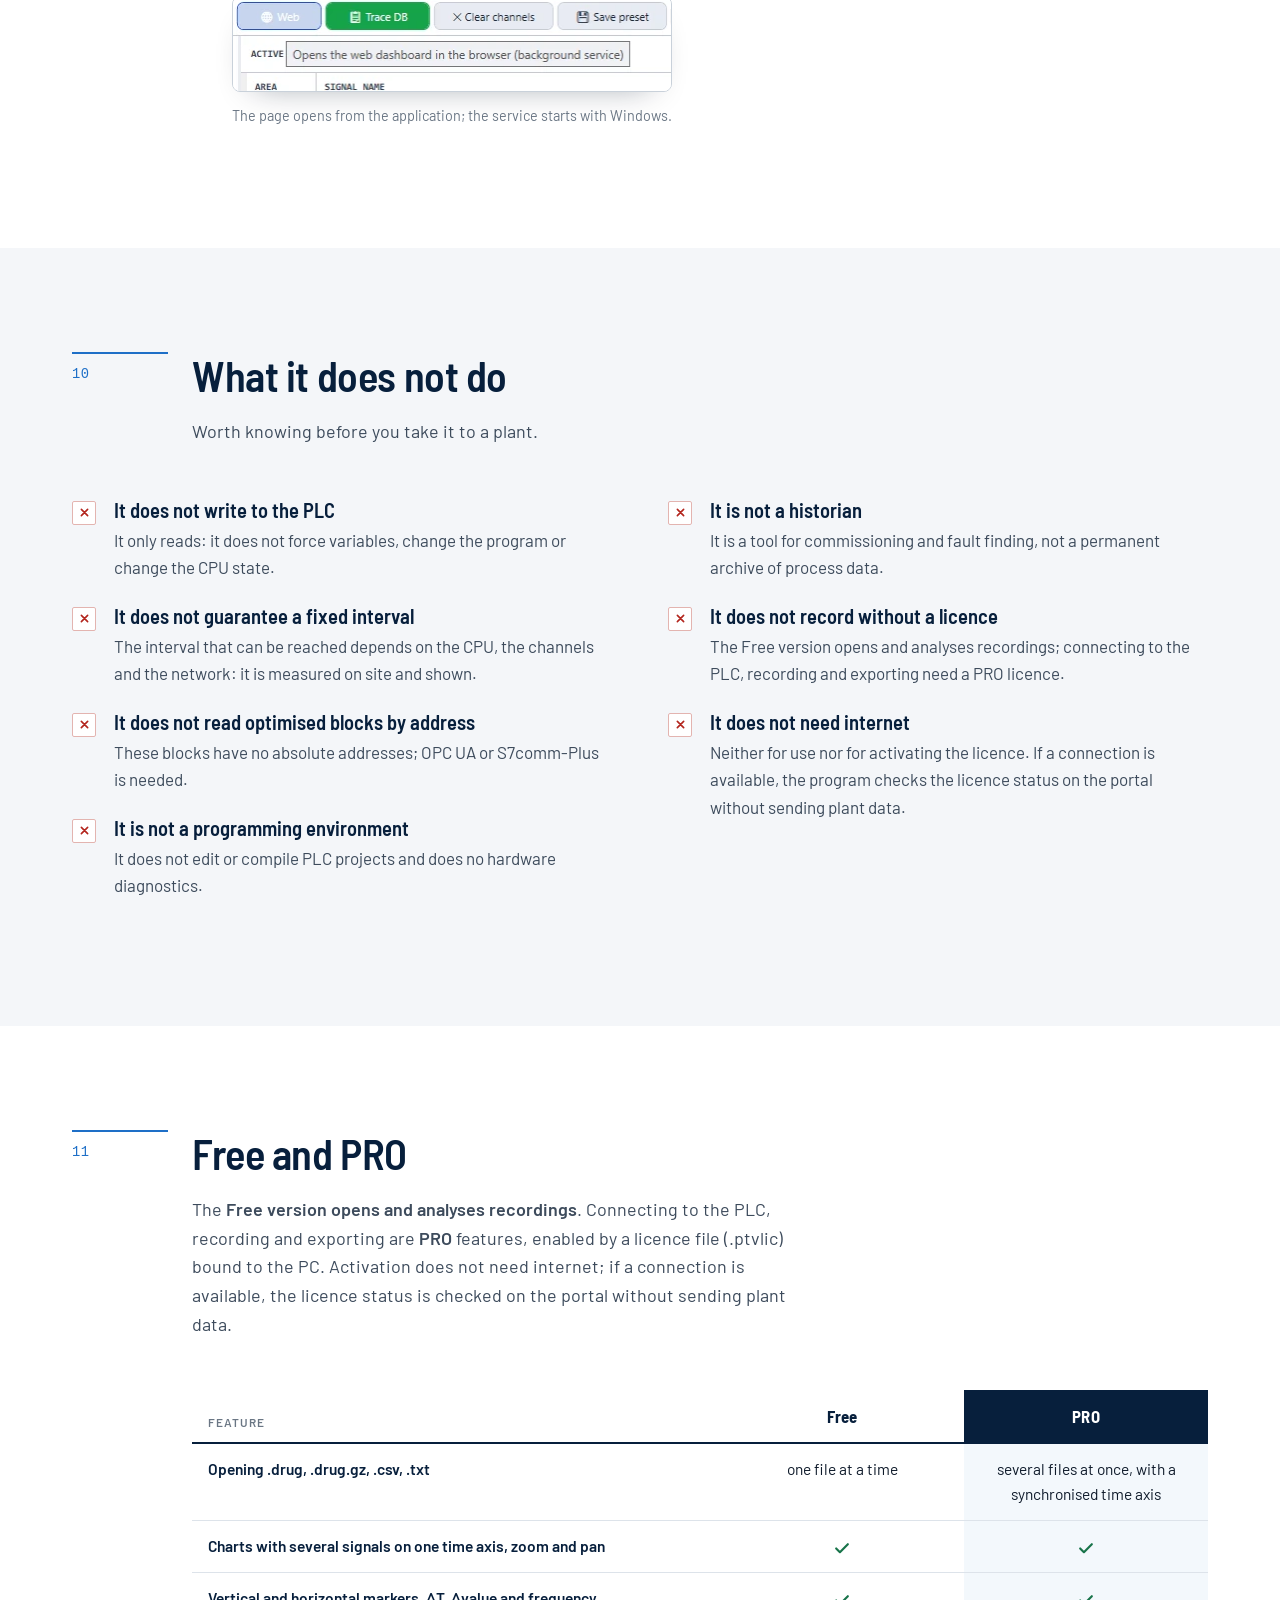
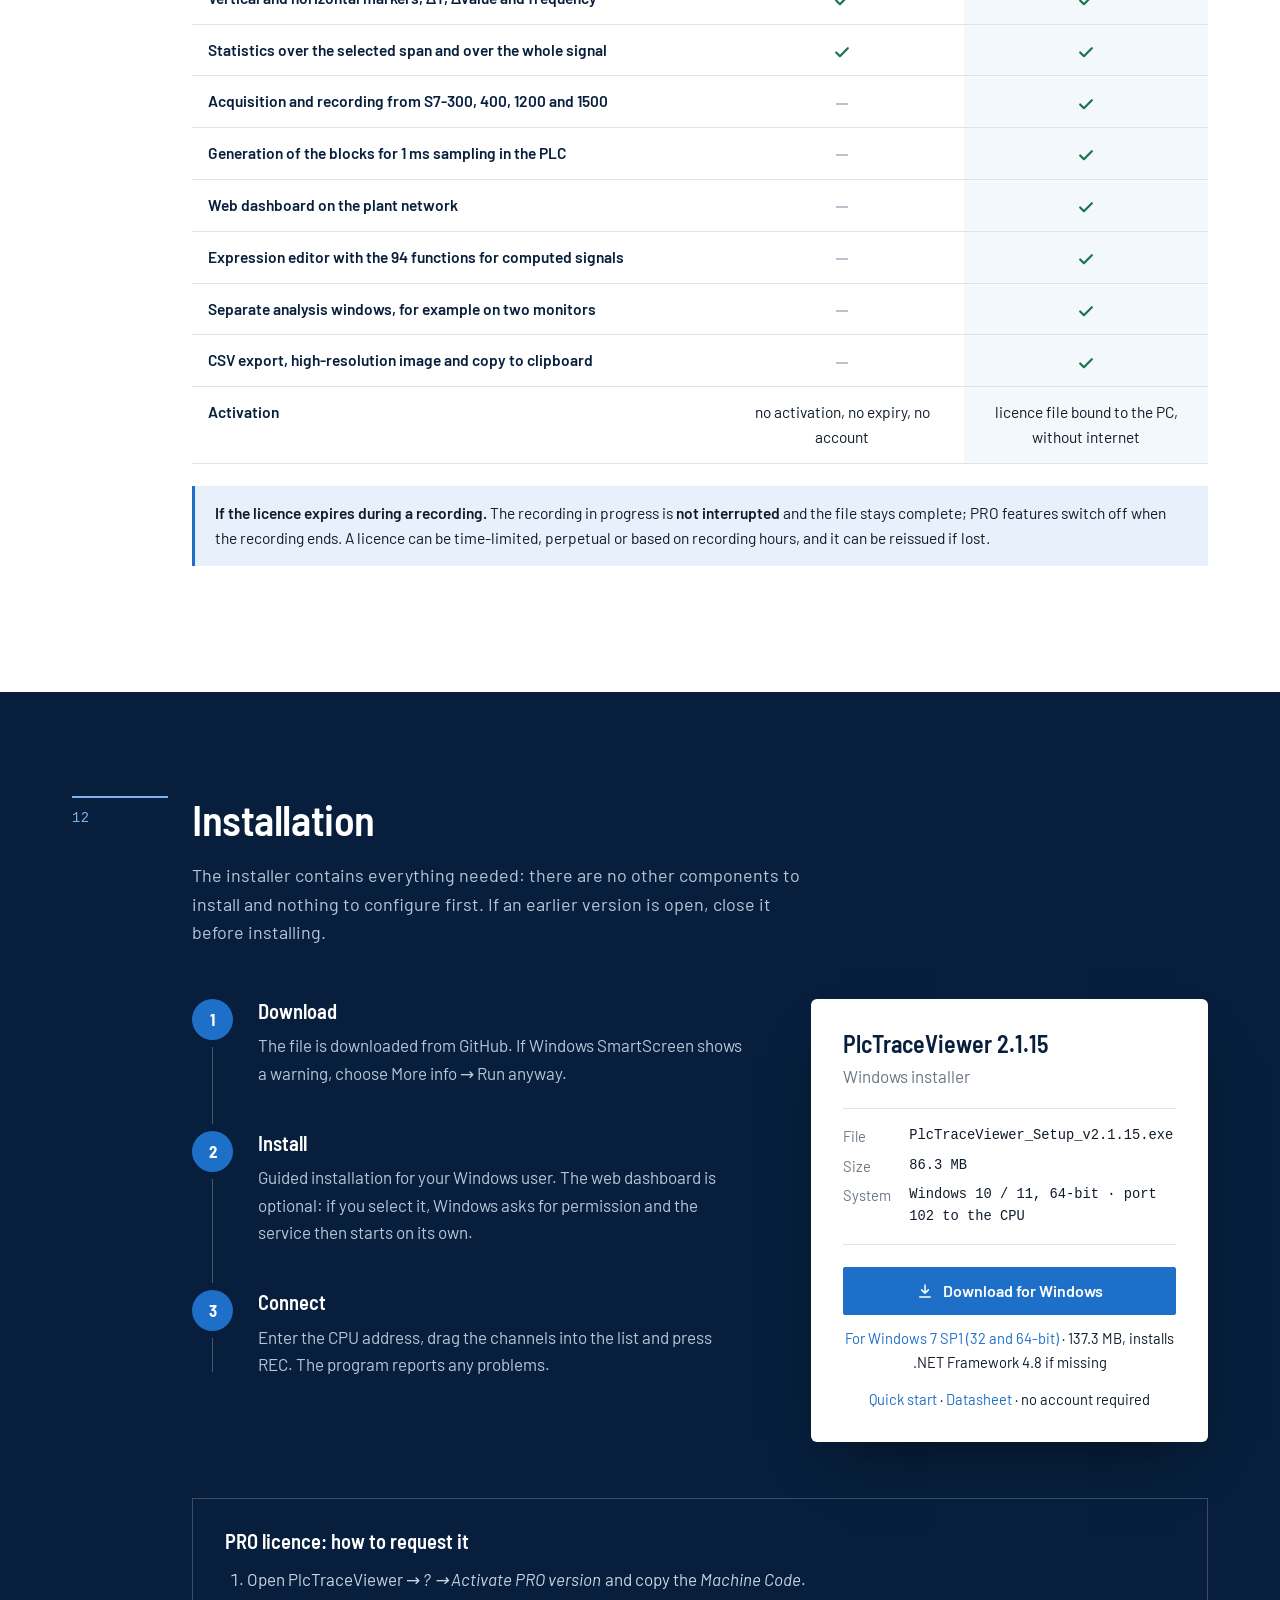
==== commit b98558c2: "Site: 2.1.15 setups of 15/11 - recording folder PTV\Traces in Documents (any Windows language), setu" ====
--- a/index.html
+++ b/index.html
@@ -719,7 +719,7 @@
         <p style="color:var(--ink-3);margin:0" data-en>Windows installer</p>
         <dl class="meta">
           <dt>File</dt><dd>PlcTraceViewer_Setup_v2.1.15.exe</dd>
-          <dt data-it>Dimensione</dt><dt data-en>Size</dt><dd><span data-it>86,2 MB</span><span data-en>86.2 MB</span></dd>
+          <dt data-it>Dimensione</dt><dt data-en>Size</dt><dd><span data-it>86,3 MB</span><span data-en>86.3 MB</span></dd>
           <dt data-it>Sistema</dt><dt data-en>System</dt><dd><span data-it>Windows 10 / 11, 64 bit · porta 102 verso la CPU</span><span data-en>Windows 10 / 11, 64-bit · port 102 to the CPU</span></dd>
         </dl>
         <a class="btn" href="https://github.com/leo25122/PlcTraceViewer-site/releases/download/v2.1.15/PlcTraceViewer_Setup_v2.1.15.exe">
